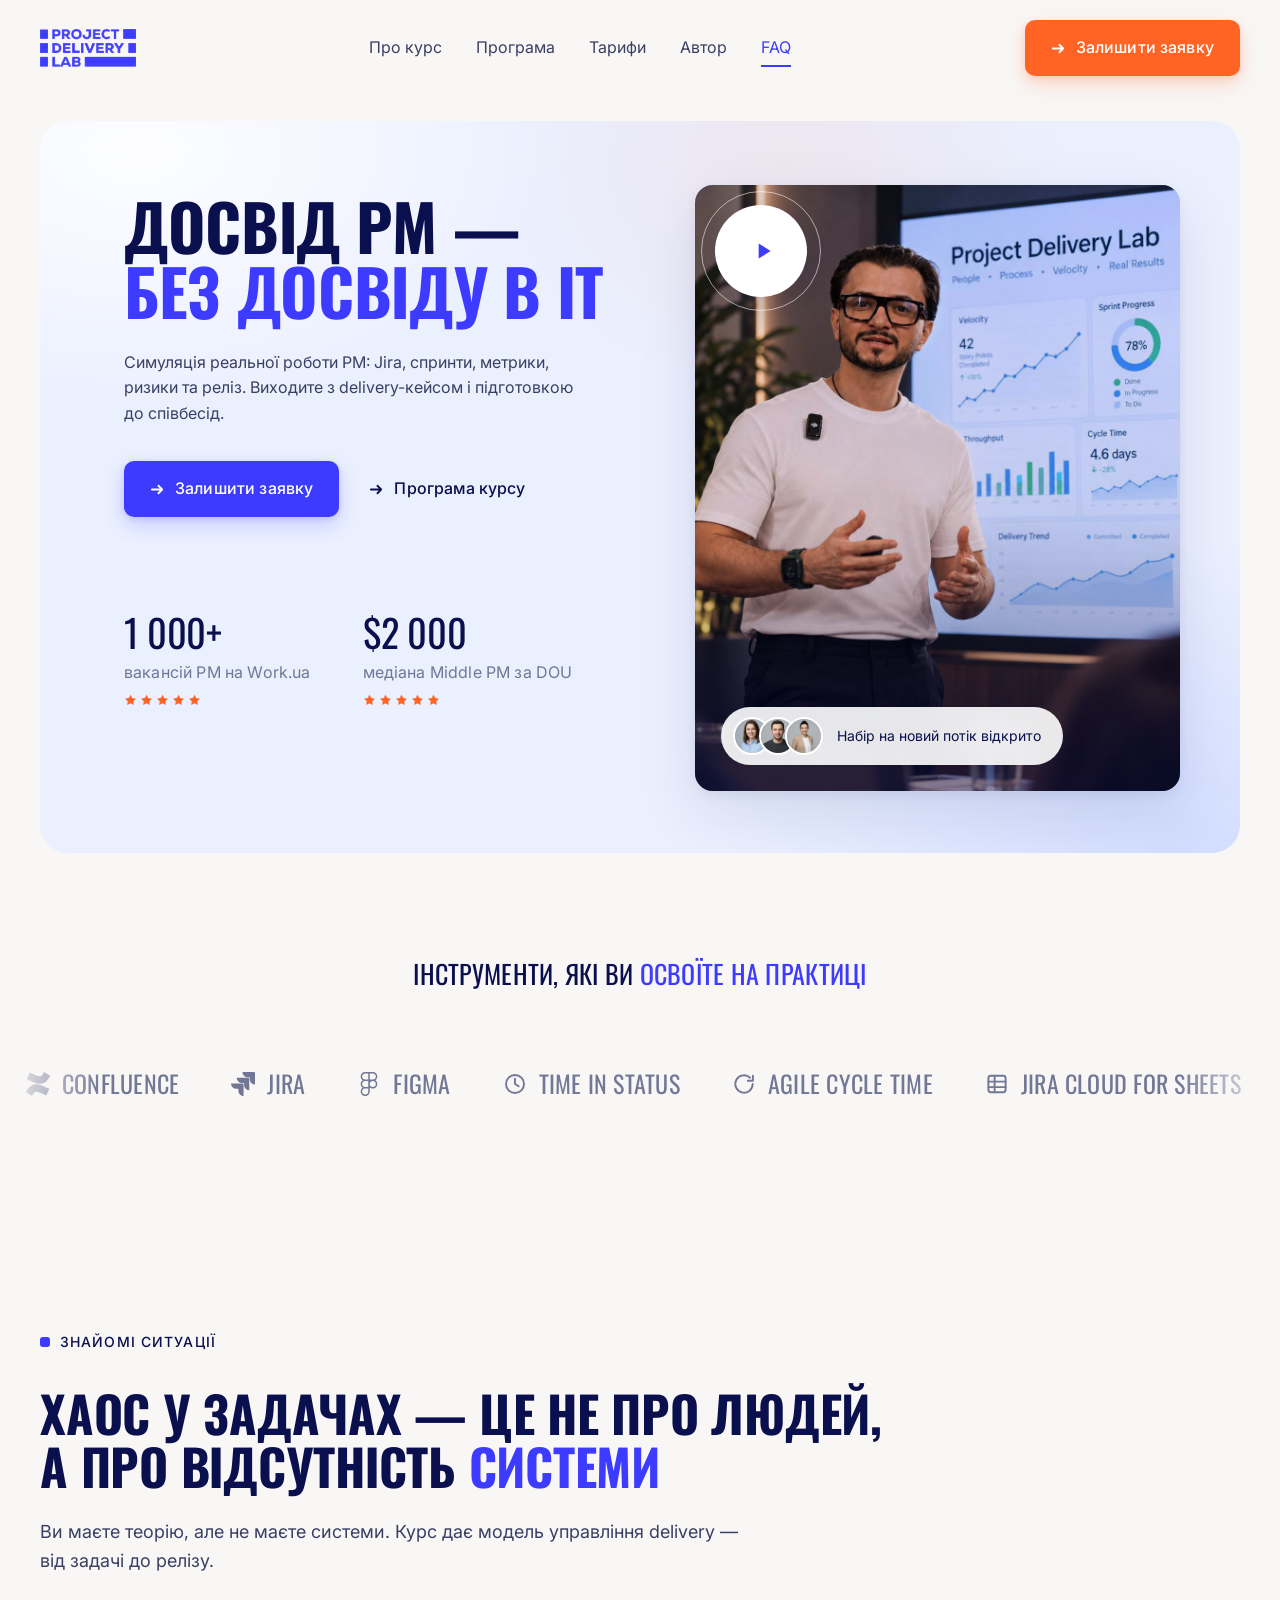
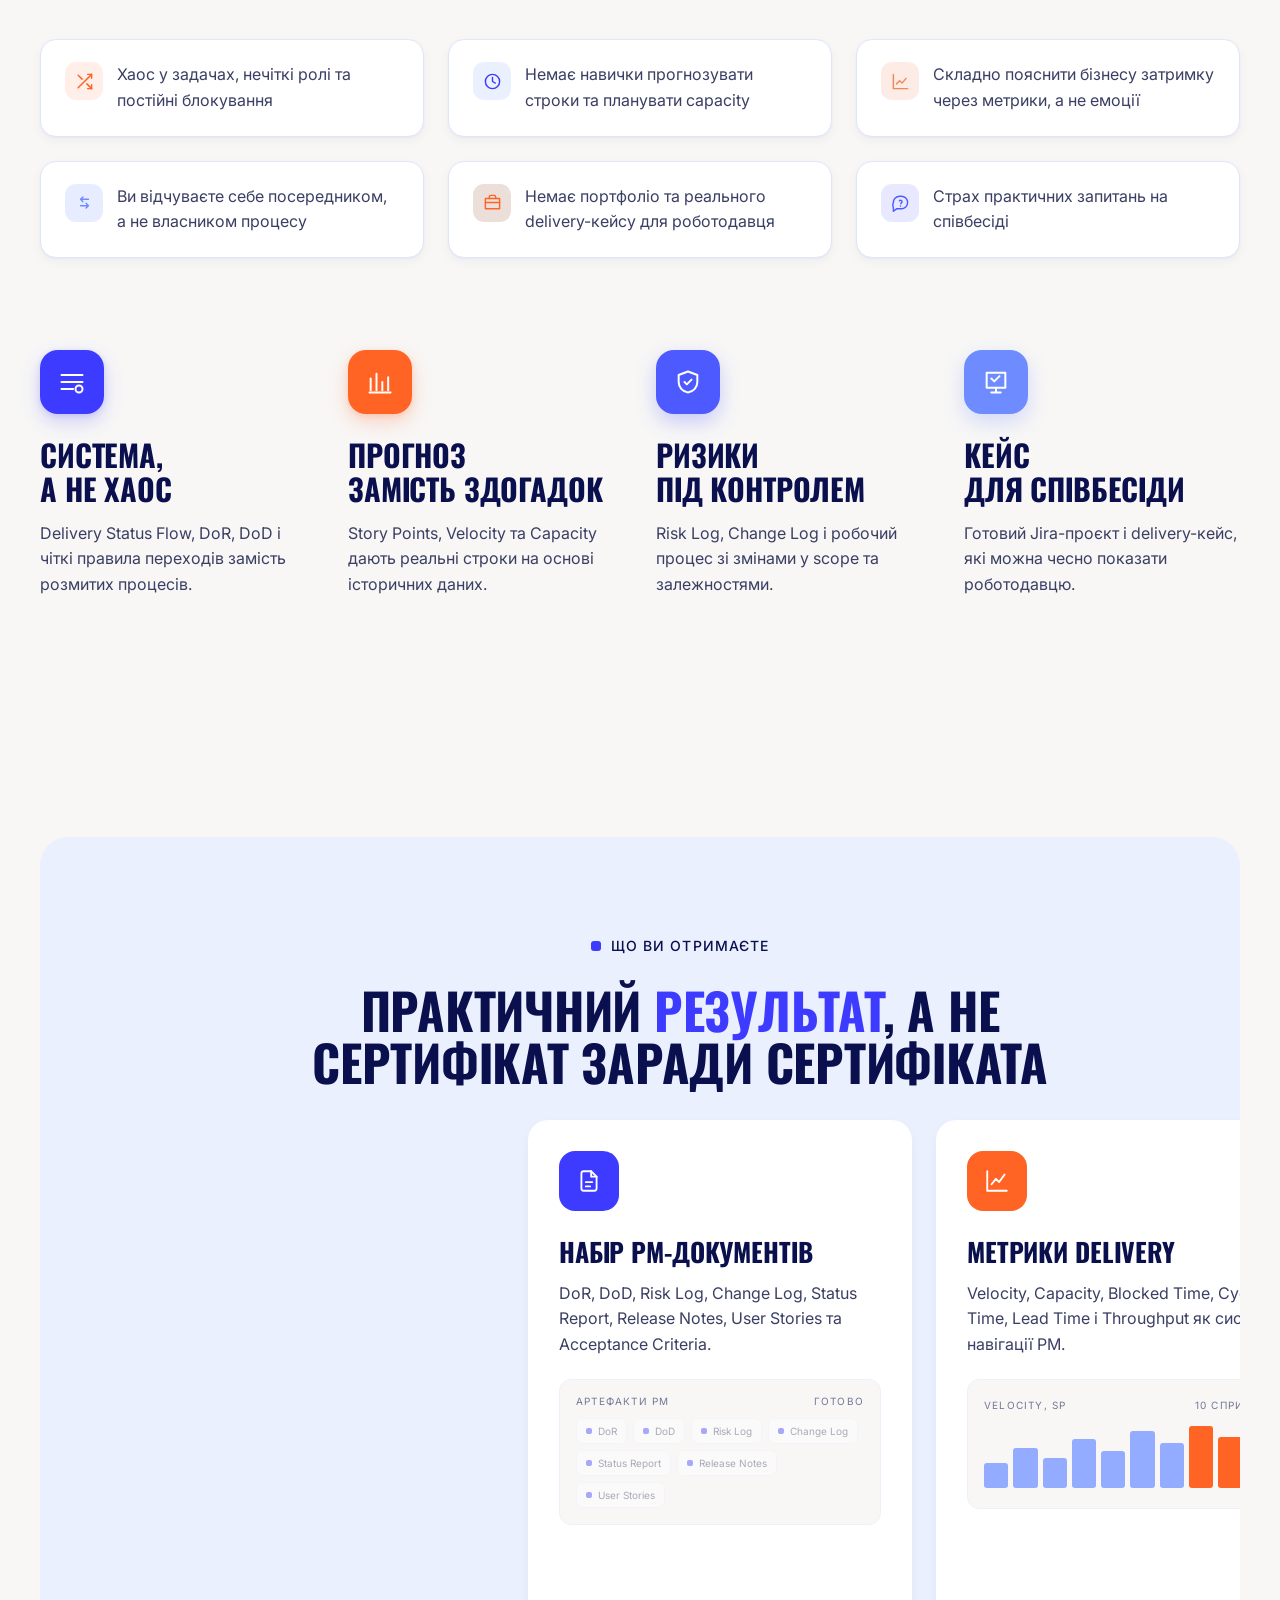
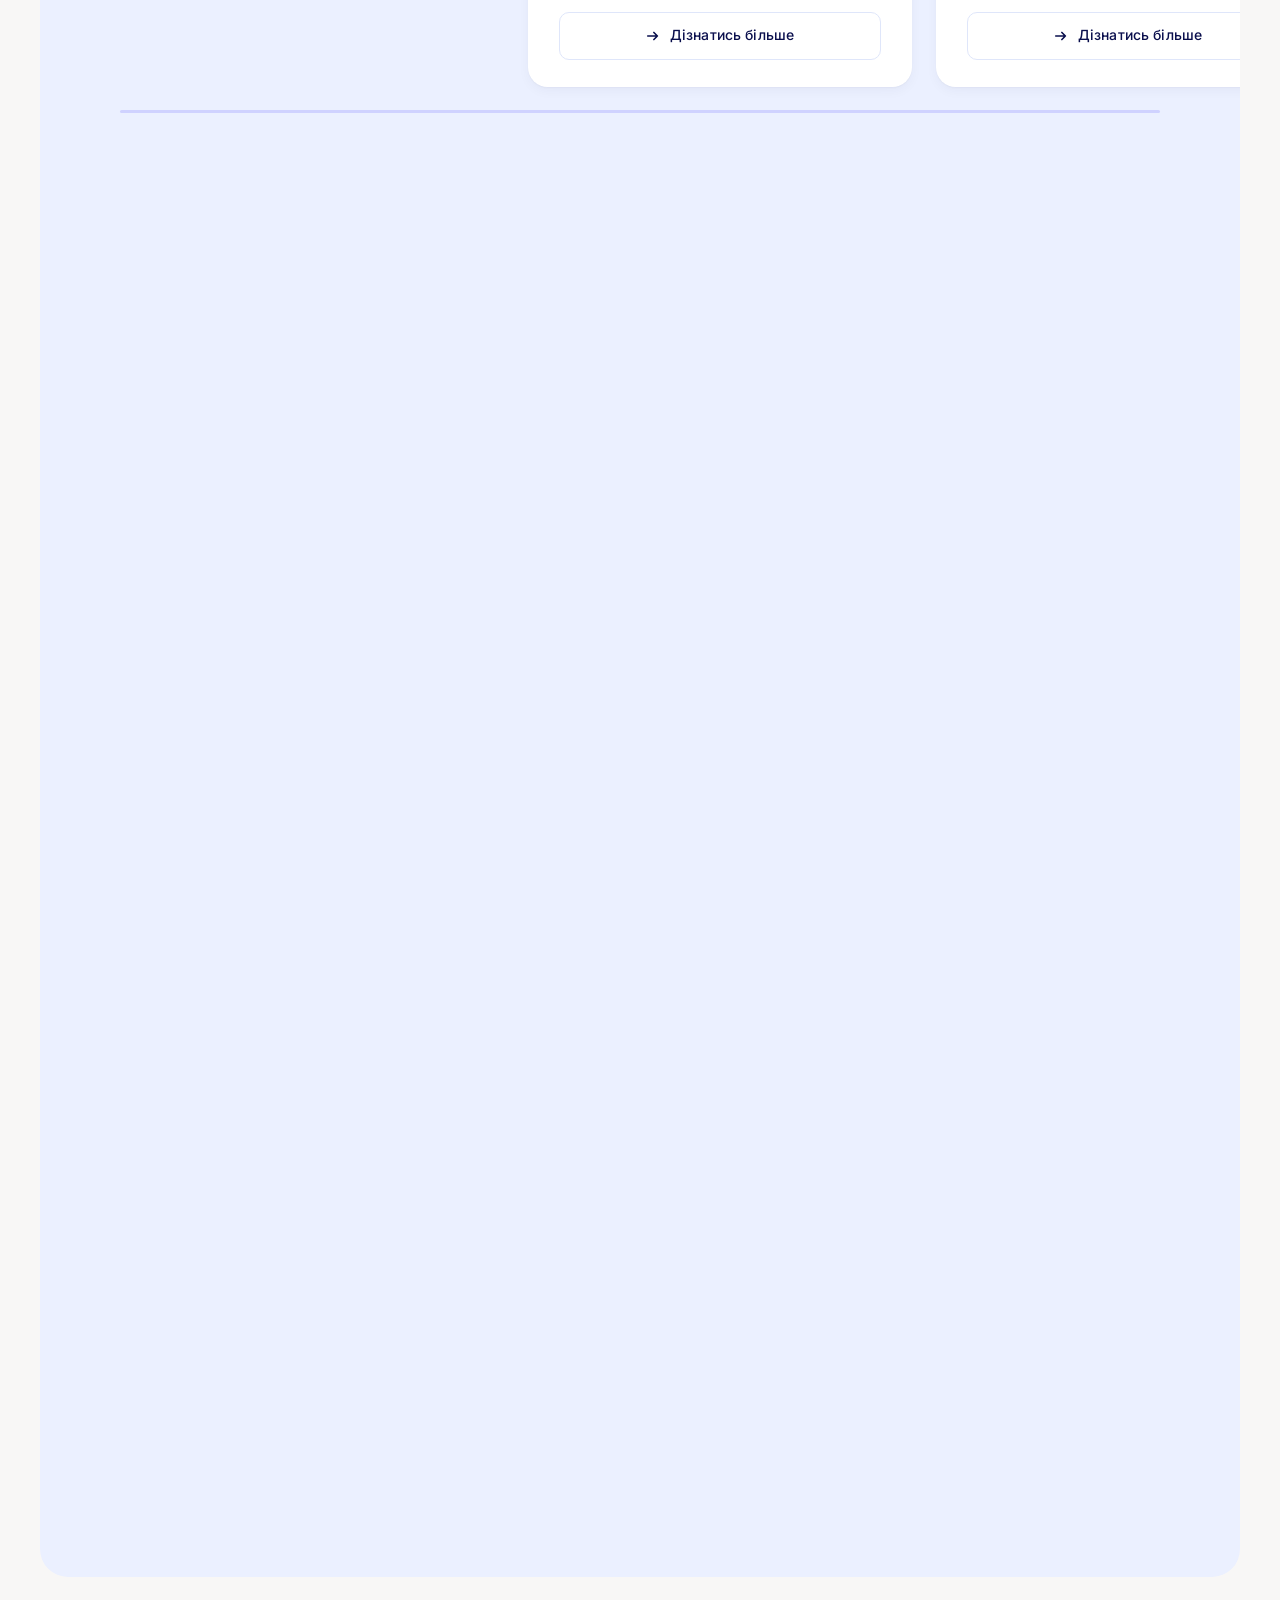
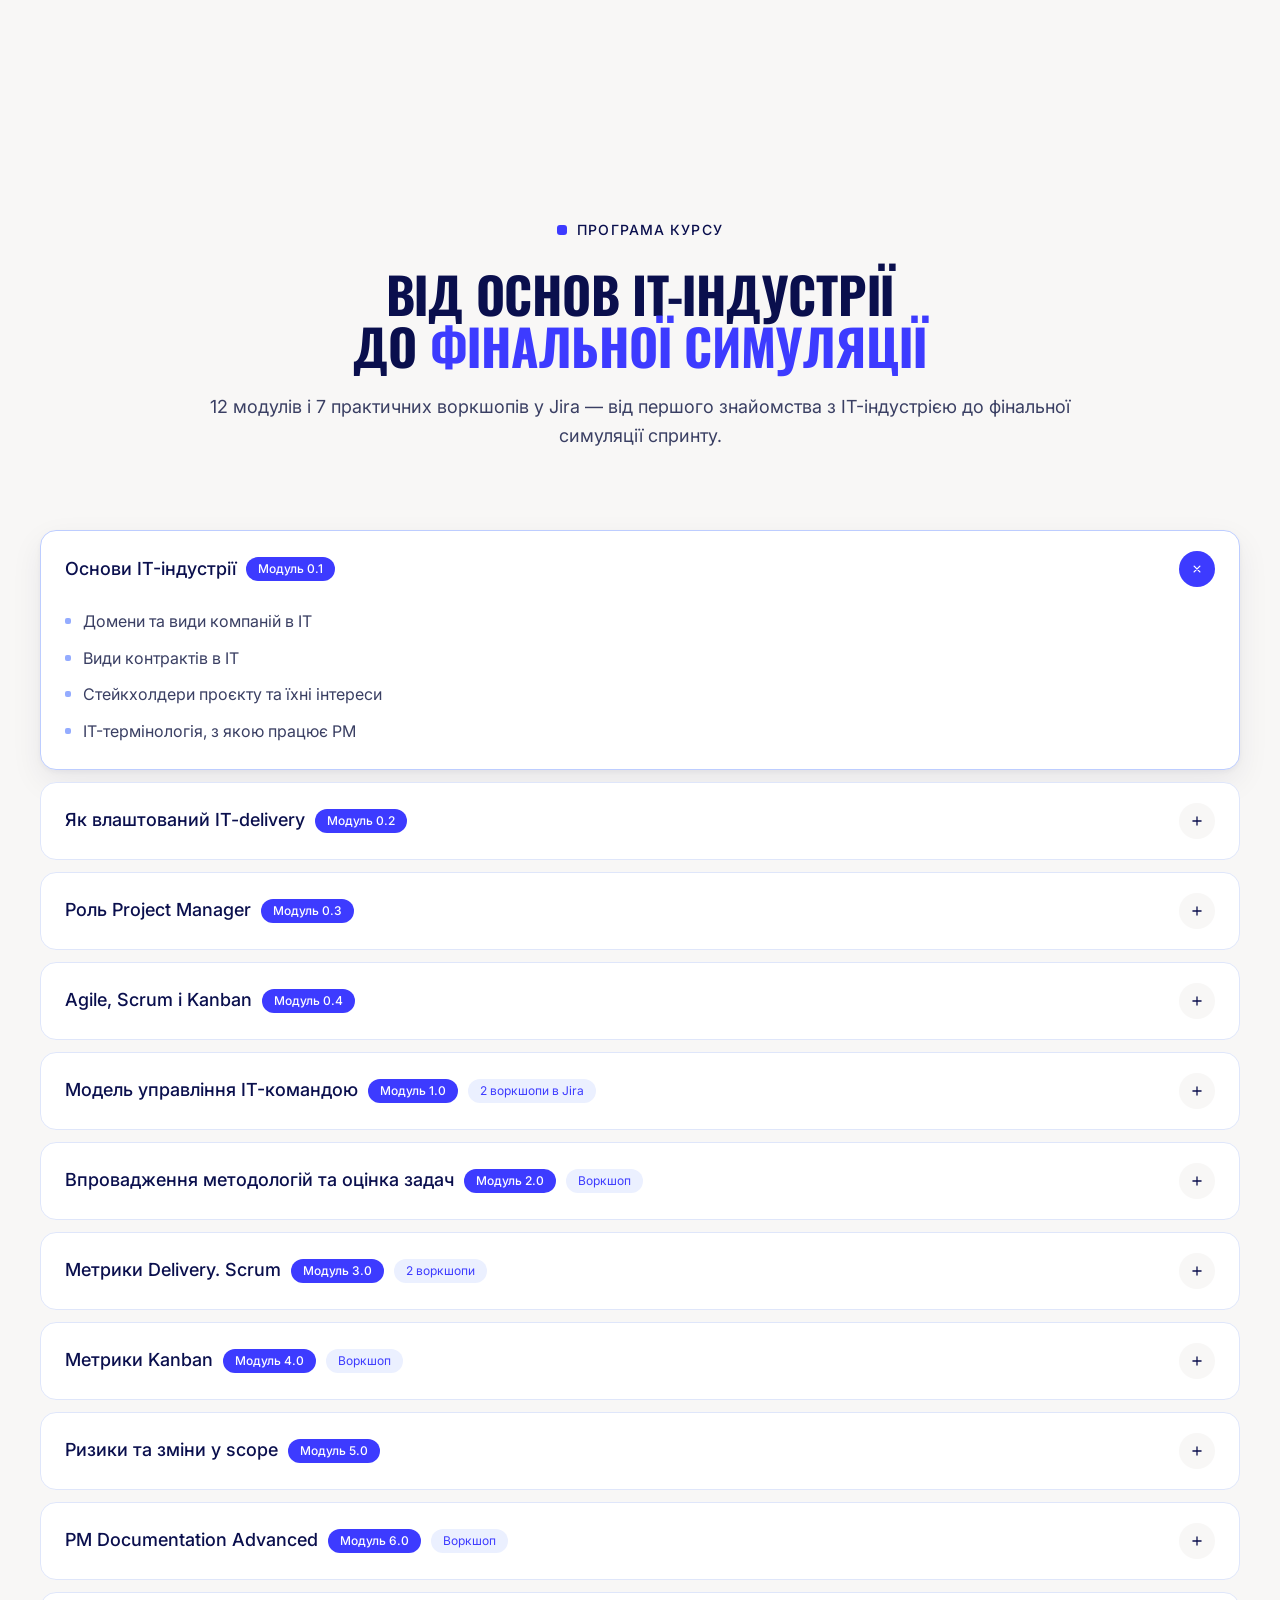
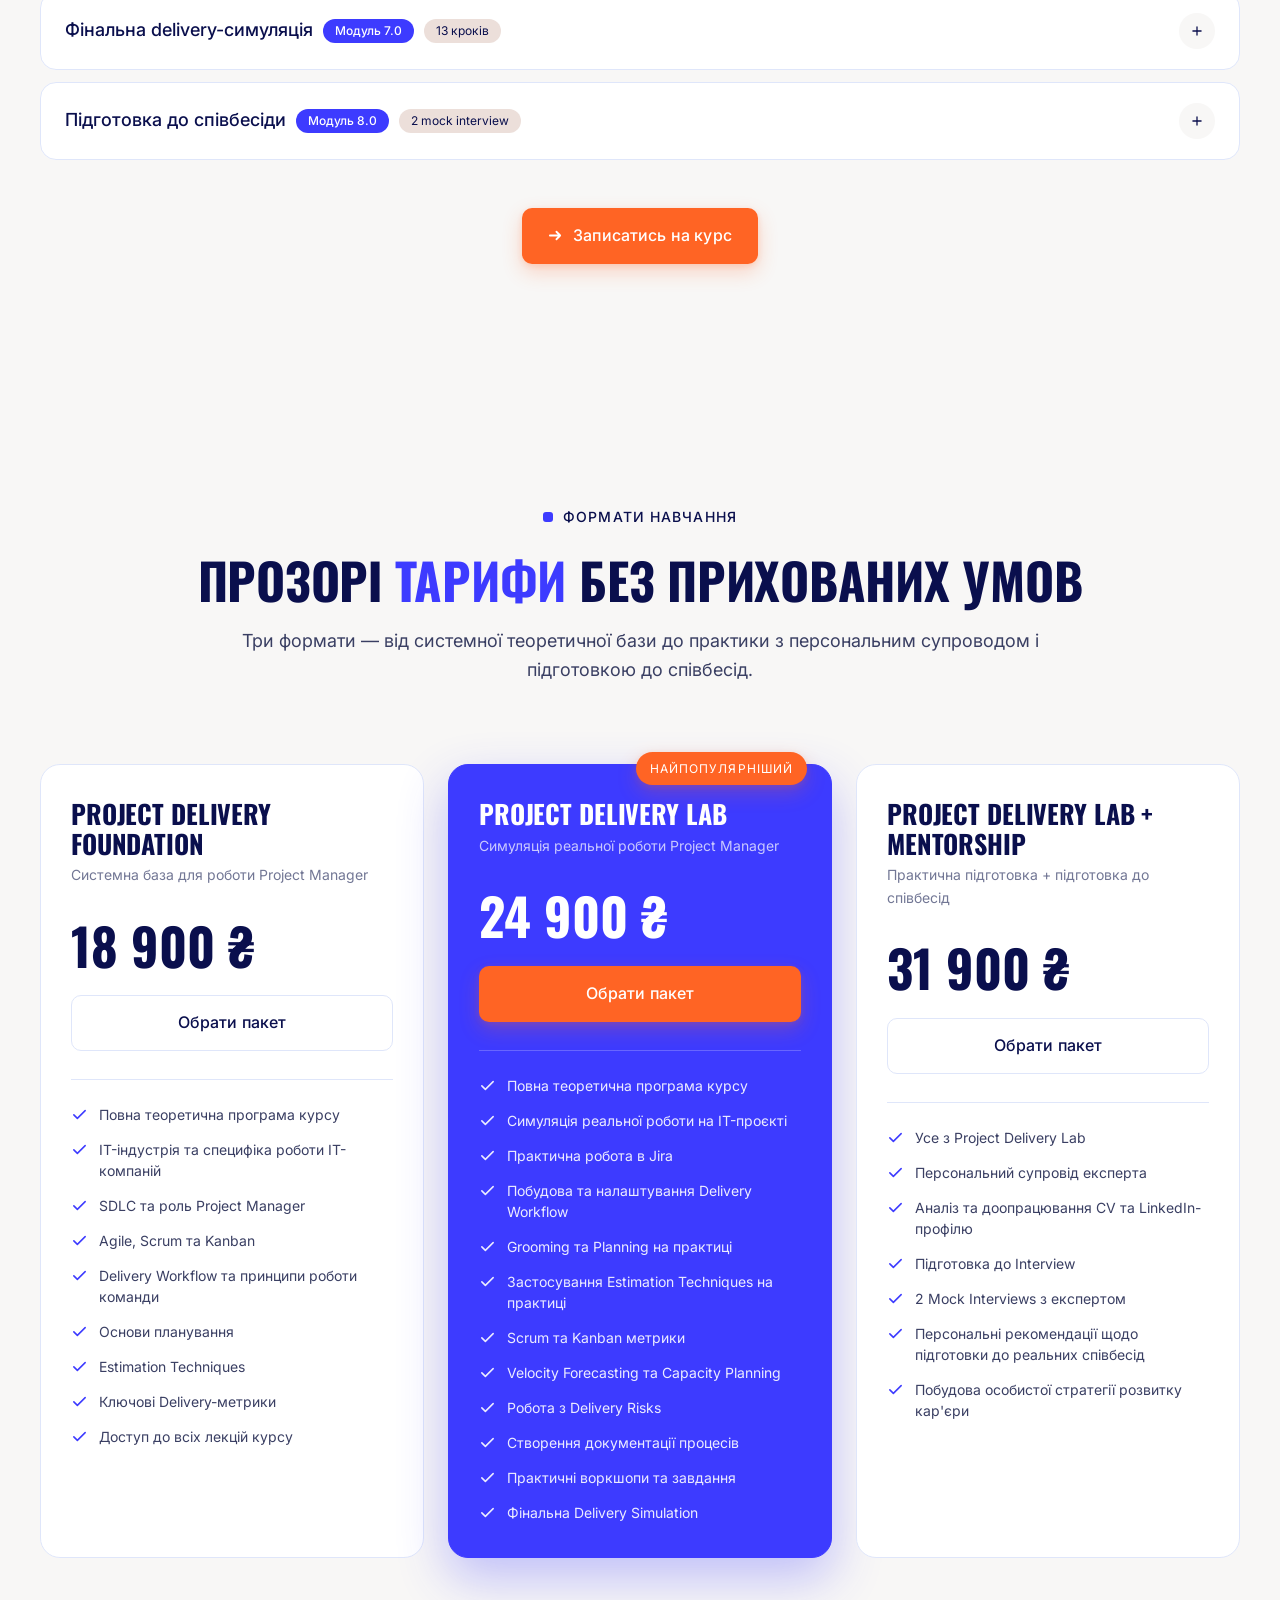
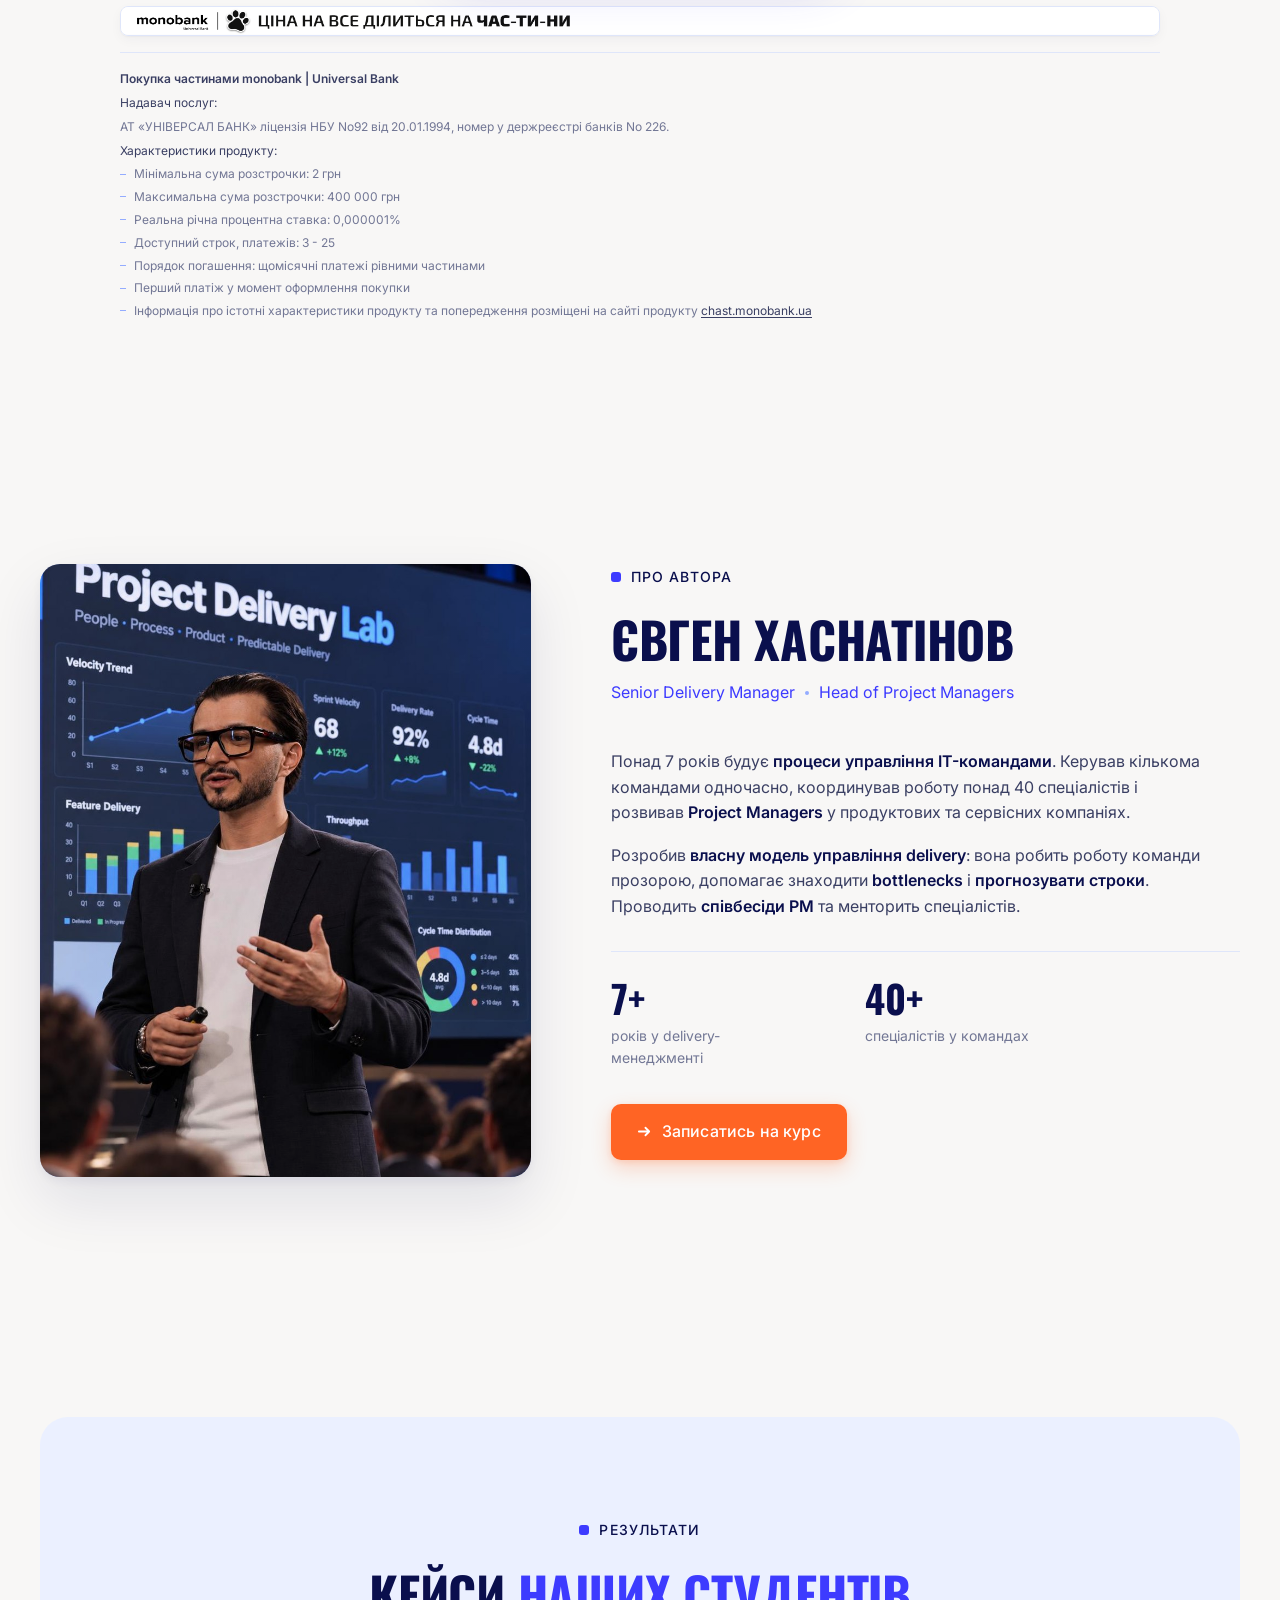
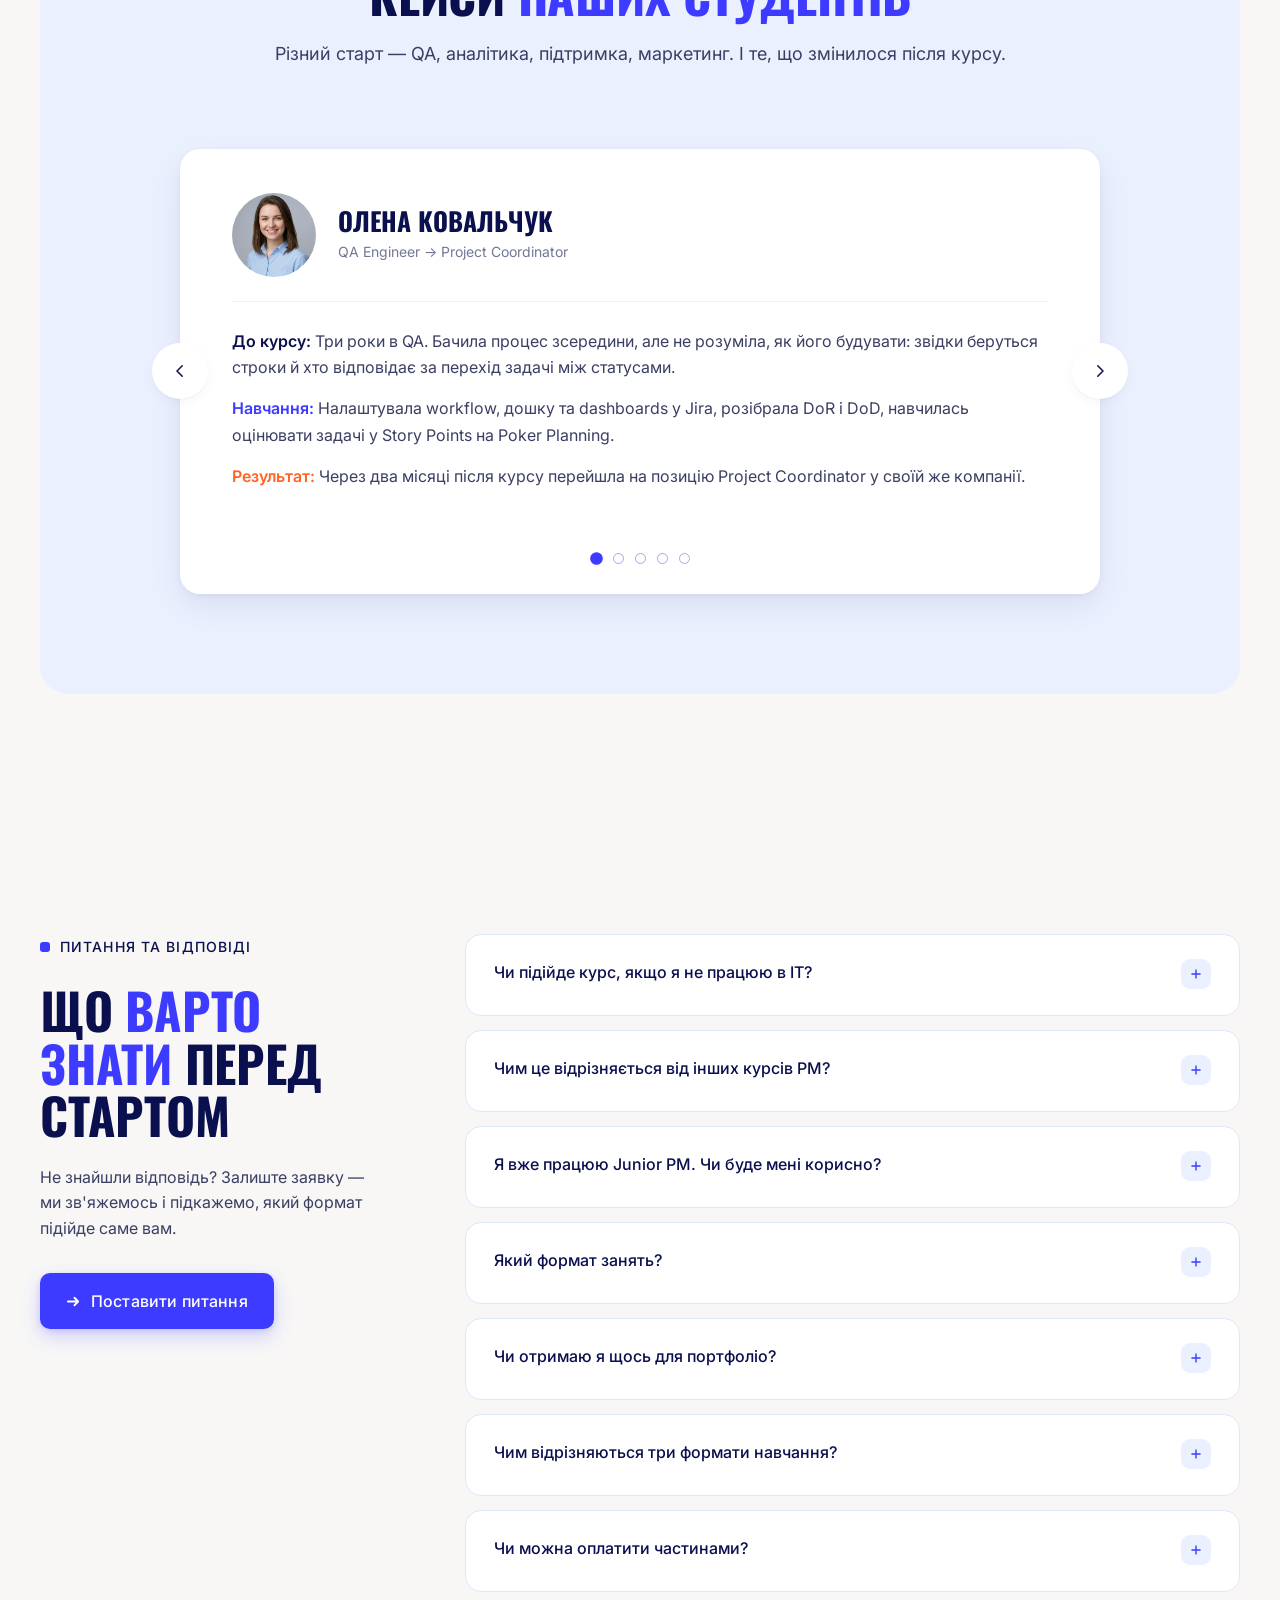
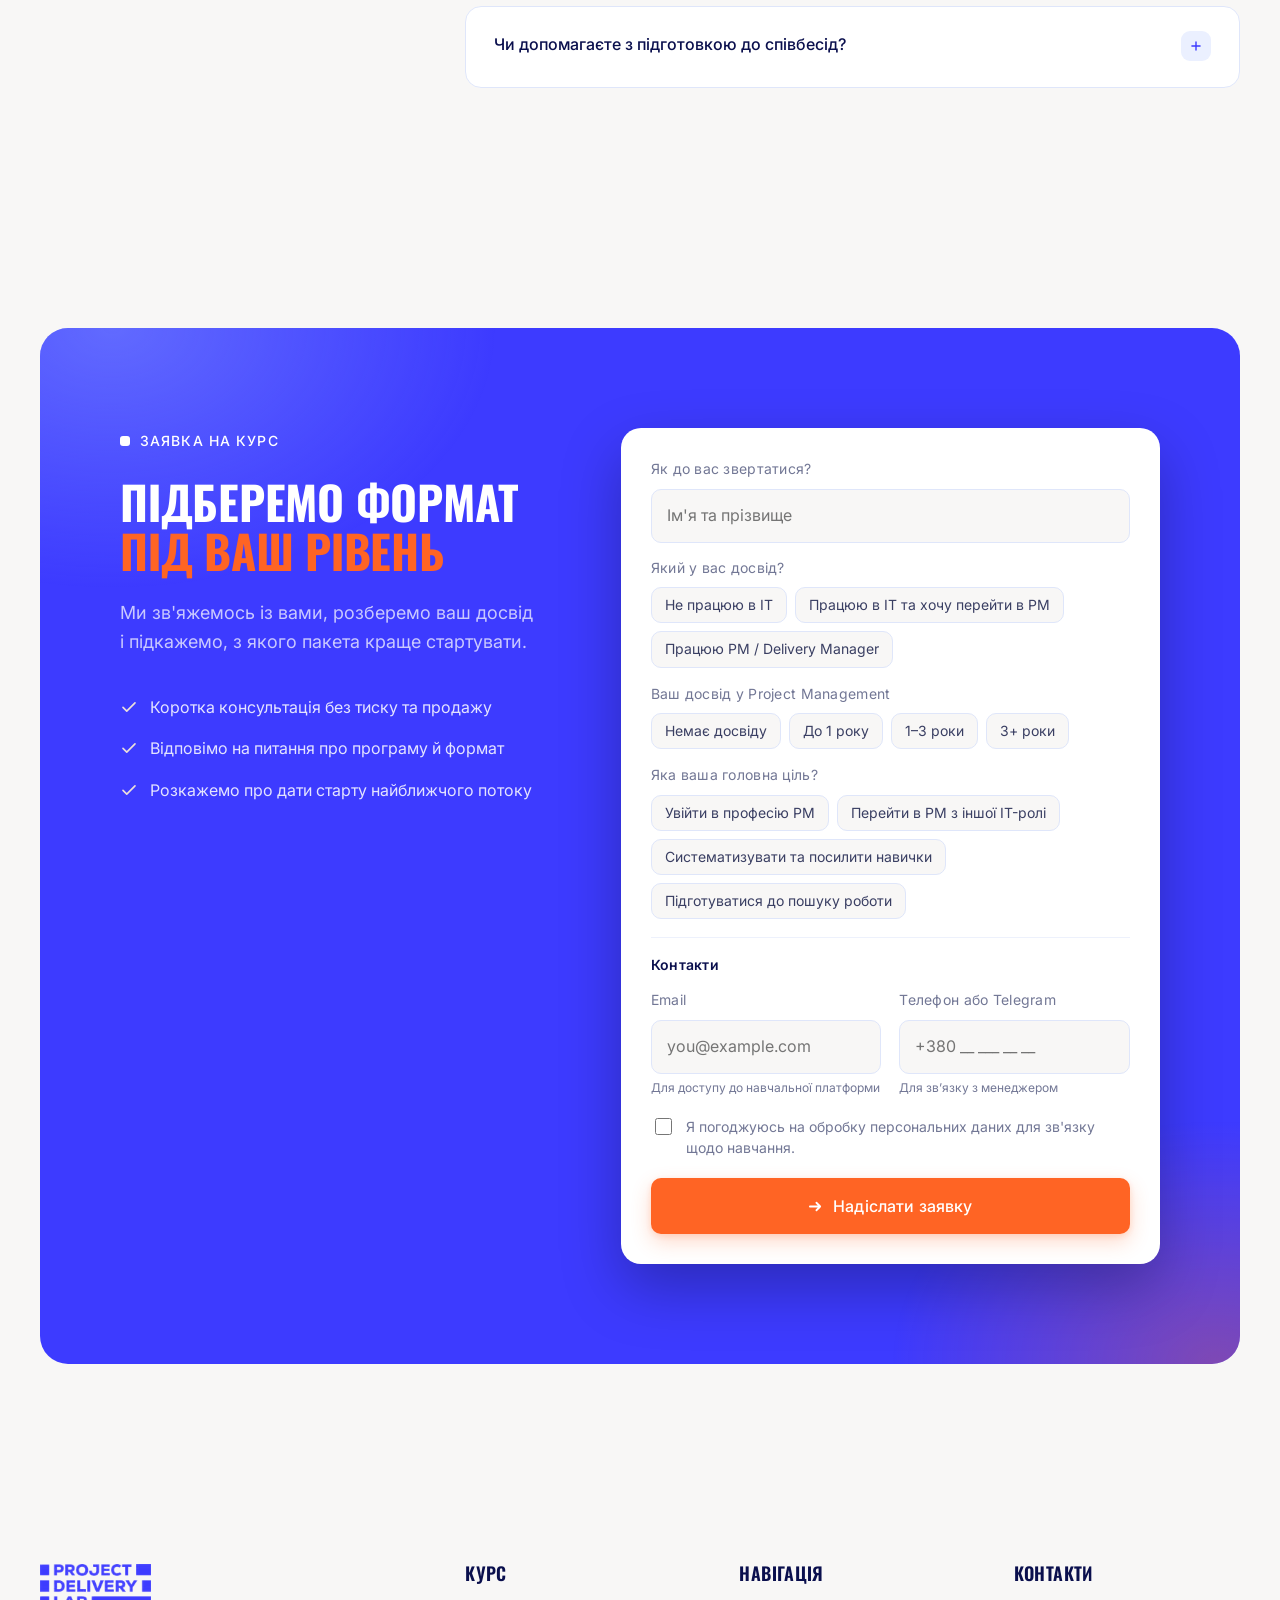
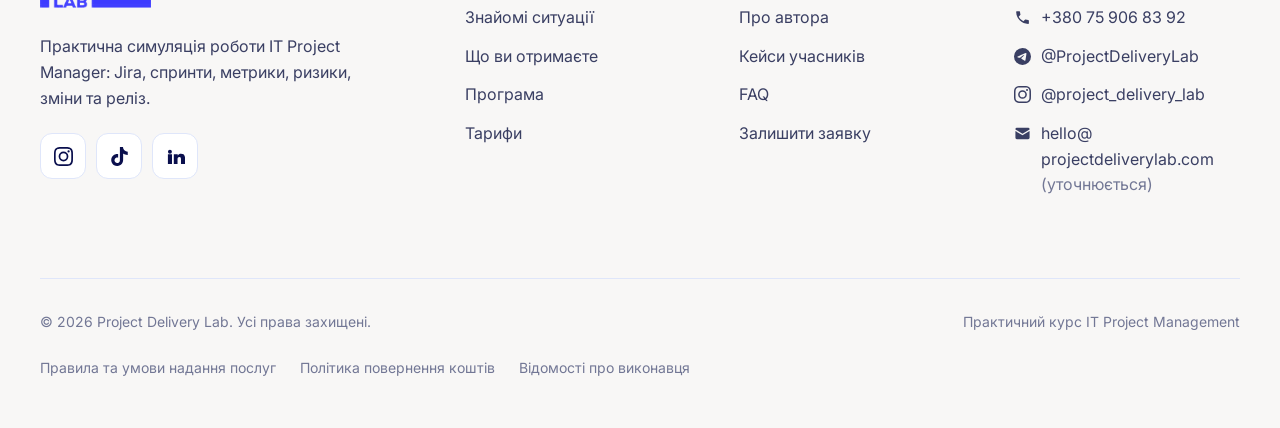
==== index.html @ 878a7374 "Carry monobank's product disclosure verbatim The text under the banner was mine, assembled from the " ====
<!DOCTYPE html>
<html lang="uk">
<head>
<meta charset="UTF-8">
<meta name="viewport" content="width=device-width, initial-scale=1.0">


<title>Курс IT Project Management — Project Delivery Lab</title>
<meta name="description" content="Практичний курс IT Project Management: симуляція реального проєкту в Jira, delivery-кейс у портфоліо та підготовка до співбесід. Набір на новий потік відкрито.">
<link rel="canonical" href="https://projectdeliverylab.com/">
<meta name="robots" content="index, follow, max-image-preview:large, max-snippet:-1">
<meta name="author" content="Євген Хаснатінов">
<meta name="theme-color" content="#3D3BFF">

<!-- Open Graph -->
<meta property="og:type" content="website">
<meta property="og:site_name" content="Project Delivery Lab">
<meta property="og:locale" content="uk_UA">
<meta property="og:url" content="https://projectdeliverylab.com/">
<meta property="og:title" content="Досвід PM — без досвіду в IT | Project Delivery Lab">
<meta property="og:description" content="Симуляція реальної роботи Project Manager: Jira, спринти, метрики, ризики та реліз. На виході — delivery-кейс у портфоліо та підготовка до співбесід.">
<meta property="og:image" content="https://projectdeliverylab.com/assets/og-cover.jpg">
<meta property="og:image:width" content="1200">
<meta property="og:image:height" content="630">
<meta property="og:image:type" content="image/jpeg">
<meta property="og:image:alt" content="Project Delivery Lab — практичний курс IT Project Management">

<!-- Twitter / X -->
<meta name="twitter:card" content="summary_large_image">
<meta name="twitter:title" content="Досвід PM — без досвіду в IT | Project Delivery Lab">
<meta name="twitter:description" content="Симуляція реальної роботи Project Manager: Jira, спринти, метрики, ризики та реліз. Delivery-кейс у портфоліо.">
<meta name="twitter:image" content="https://projectdeliverylab.com/assets/og-cover.jpg">
<meta name="twitter:image:alt" content="Project Delivery Lab — практичний курс IT Project Management">

<!-- Icons -->
<link rel="icon" type="image/png" sizes="32x32" href="assets/favicon-32.png">
<link rel="icon" type="image/png" sizes="16x16" href="assets/favicon-16.png">
<link rel="icon" type="image/png" sizes="192x192" href="assets/favicon-192.png">
<link rel="apple-touch-icon" sizes="180x180" href="assets/favicon-180.png">
<link rel="manifest" href="site.webmanifest">

<link rel="preconnect" href="https://fonts.googleapis.com">
<link rel="preconnect" href="https://fonts.gstatic.com" crossorigin>
<link href="https://fonts.googleapis.com/css2?family=Inter:wght@400;500;600;700&family=Oswald:wght@400;500;600;700&display=swap" rel="stylesheet">
<link rel="preload" as="image" href="assets/img/hero-stage.jpg" fetchpriority="high">
<style>
/* ============================================================
   PROJECT DELIVERY LAB — design tokens
   ============================================================ */
:root{
  /* type */
  --font-display:'Oswald',Impact,sans-serif;

  /* body type scale — four steps, plus one micro step used only
     inside the card diagrams where 14px would not fit */
  --fs-2xs:10px;
  --fs-xs:12px;
  --fs-sm:14px;
  --fs-md:16px;
  --fs-lg:18px;
  --font-body:'Inter',system-ui,-apple-system,'Segoe UI',Roboto,sans-serif;

  /* brand palette */
  --blue:#3D3BFF;
  --blue-2:#4D5AFF;
  --blue-3:#6E8CFF;
  --blue-4:#94ACFF;
  --blue-5:#BDCDFF;
  --blue-bg:#EBF0FF;
  --orange:#FF6424;
  --orange-warm:#F0875C;
  --orange-soft:#E8A78D;
  --beige:#ECDFDA;
  --page:#F8F7F6;
  --white:#FFFFFF;

  /* derived ink */
  --ink:#0A0F4D;
  --ink-2:#3A3F63;
  --ink-3:#727795;
  --line:#DFE6FA;
  --line-soft:#EDF1FC;

  /* geometry */
  --pad:40px;
  --maxw:1360px;
  --r-panel:28px;
  --r-card:16px;
  --r-btn:10px;

  /* spacing scale */
  --s-1:8px;  --s-2:16px; --s-3:24px; --s-4:32px;
  --s-5:48px; --s-6:64px; --s-7:80px; --s-8:100px; --s-9:140px;

  /* shadows — layered, colour-tinted */
  --sh-1:0 1px 2px rgba(10,15,77,.04), 0 4px 12px rgba(10,15,77,.04);
  --sh-2:0 2px 6px rgba(10,15,77,.05), 0 12px 32px rgba(10,15,77,.07);
  --sh-3:0 4px 12px rgba(10,15,77,.06), 0 24px 60px rgba(10,15,77,.10);
  --sh-blue:0 8px 20px rgba(61,59,255,.20), 0 2px 6px rgba(61,59,255,.14);
  --sh-orange:0 8px 20px rgba(255,100,36,.24), 0 2px 6px rgba(255,100,36,.16);

  --ease:cubic-bezier(.16,1,.3,1);
}

*,*::before,*::after{box-sizing:border-box}
html{-webkit-text-size-adjust:100%;scroll-behavior:smooth;scroll-padding-top:110px}
body{
  margin:0;
  background:var(--page);
  color:var(--ink-2);
  font-family:var(--font-body);
  font-size:var(--fs-md);
  line-height:1.6;
  font-weight:400;
  -webkit-font-smoothing:antialiased;
}
img{max-width:100%;display:block}
a{color:inherit;text-decoration:none}
button{font:inherit;color:inherit;background:none;border:0;padding:0;cursor:pointer}
ul{margin:0;padding:0;list-style:none}

/* ---------- typography ---------- */
h1,h2,h3,.h4,.h5,.h6{
  font-family:var(--font-display);
  color:var(--ink);
  text-transform:uppercase;
  font-weight:700;
  margin:0;
  letter-spacing:-.005em;
  overflow-wrap:normal;
  hyphens:none;
}
h1{font-size:clamp(40px,5.0vw,72px);line-height:1.02}
h2{font-size:clamp(28px,3.9vw,56px);line-height:1.05}
h3{font-size:clamp(24px,2.9vw,42px);line-height:1.07}
.h4{font-size:clamp(26px,3.4vw,32px);line-height:1.09}
.h5{font-size:clamp(22px,2.7vw,26px);line-height:1.14}
.accent{color:var(--blue)}
.accent-o{color:var(--orange)}
p{margin:0 0 1.05em}
p:last-child{margin-bottom:0}
.lead{font-size:var(--fs-lg);line-height:1.62}

/* ---------- layout ---------- */
.wrap{max-width:var(--maxw);margin:0 auto;padding:0 var(--pad)}
.panel{
  max-width:calc(var(--maxw) + var(--pad)*2);
  margin:0 auto;
  padding:0 var(--pad);
}
.panel-in{
  background:var(--blue-bg);
  border-radius:var(--r-panel);
  padding:var(--s-8) var(--s-7);
  position:relative;
  overflow:hidden;
}
section{position:relative}
.sec{padding:var(--s-9) 0}
.sec-sm{padding:var(--s-8) 0}

/* ---------- eyebrow ---------- */
.eyebrow{
  display:inline-flex;align-items:center;gap:10px;
  font-size:var(--fs-sm);font-weight:500;letter-spacing:.08em;
  text-transform:uppercase;color:var(--ink);
  line-height:1;
}
.eyebrow::before{
  content:'';flex:none;
  width:10px;height:10px;border-radius:3px;
  background:var(--blue);
}
.eyebrow--center{justify-content:center}

/* ---------- buttons ---------- */
.btn{
  display:inline-flex;align-items:center;justify-content:center;gap:10px;
  height:56px;padding:0 26px;border-radius:var(--r-btn);
  font-size:var(--fs-md);font-weight:500;letter-spacing:.01em;
  white-space:nowrap;position:relative;
  transition:transform .35s var(--ease),box-shadow .35s var(--ease),background-color .25s var(--ease),color .25s var(--ease),border-color .25s var(--ease);
}
.btn svg{flex:none;transition:transform .35s var(--ease)}
.btn:hover svg{transform:translateX(4px)}
.btn:active{transform:translateY(1px) scale(.99)}
.btn:focus-visible{outline:2px solid var(--ink);outline-offset:3px}

.btn--blue{background:var(--blue);color:#fff;box-shadow:var(--sh-blue)}
.btn--blue:hover{background:var(--blue-2);transform:translateY(-2px);box-shadow:0 14px 30px rgba(61,59,255,.28),0 3px 8px rgba(61,59,255,.18)}

.btn--orange{background:var(--orange);color:#fff;box-shadow:var(--sh-orange)}
.btn--orange:hover{background:#F5560F;transform:translateY(-2px);box-shadow:0 14px 30px rgba(255,100,36,.3),0 3px 8px rgba(255,100,36,.2)}

.btn--ghost{background:transparent;color:var(--ink);padding:0 6px;height:auto;min-height:44px}
.btn--ghost:hover{color:var(--blue)}

.btn--line{background:transparent;color:var(--ink);border:1px solid var(--line);width:100%}
.btn--line:hover{border-color:var(--blue);color:var(--blue);background:rgba(61,59,255,.04)}

.btn--white{background:#fff;color:var(--ink);box-shadow:var(--sh-1)}
.btn--white:hover{transform:translateY(-2px);box-shadow:var(--sh-2)}

.btn--sm{height:48px;padding:0 20px;font-size:var(--fs-sm)}

/* ============================================================
   NAV
   ============================================================ */
.nav{
  position:sticky;top:0;z-index:80;
  background:rgba(248,247,246,.82);
  backdrop-filter:saturate(180%) blur(14px);
  -webkit-backdrop-filter:saturate(180%) blur(14px);
  border-bottom:1px solid transparent;
  transition:border-color .3s var(--ease),background-color .3s var(--ease);
}
.nav.is-stuck{border-bottom-color:var(--line);background:rgba(248,247,246,.94)}
.nav-in{
  max-width:calc(var(--maxw) + var(--pad)*2);margin:0 auto;
  padding:0 var(--pad);height:96px;
  display:flex;align-items:center;justify-content:space-between;gap:var(--s-4);
}
.brand{display:flex;align-items:center;flex:none}
.brand img{height:38px;width:auto}
.nav-links{display:flex;align-items:center;gap:34px}
.nav-links a{
  font-size:var(--fs-md);color:var(--ink-2);position:relative;padding:6px 0;
  transition:color .25s var(--ease);
}
.nav-links a::after{
  content:'';position:absolute;left:0;right:0;bottom:0;height:2px;
  background:var(--blue);transform:scaleX(0);transform-origin:left;
  transition:transform .35s var(--ease);
}
.nav-links a:hover{color:var(--blue)}
.nav-links a:hover::after,.nav-links a.is-active::after{transform:scaleX(1)}
.nav-links a.is-active{color:var(--blue)}
.nav-links a:focus-visible{outline:2px solid var(--blue);outline-offset:4px;border-radius:4px}
.nav-cta{flex:none}
.burger{display:none;width:48px;height:48px;border-radius:10px;border:1px solid var(--line);align-items:center;justify-content:center;transition:background-color .25s var(--ease)}
.burger:hover{background:var(--blue-bg)}
.burger span{display:block;width:20px;height:2px;background:var(--ink);position:relative;transition:transform .3s var(--ease),background-color .3s var(--ease)}
.burger span::before,.burger span::after{content:'';position:absolute;left:0;width:20px;height:2px;background:var(--ink);transition:transform .3s var(--ease)}
.burger span::before{top:-6px}
.burger span::after{top:6px}
.burger.is-open span{background:transparent}
.burger.is-open span::before{transform:translateY(6px) rotate(45deg)}
.burger.is-open span::after{transform:translateY(-6px) rotate(-45deg)}

.mobile-menu{
  display:none;position:fixed;inset:96px 0 0;z-index:79;
  background:var(--page);padding:var(--s-4) var(--pad) var(--s-7);
  opacity:0;transform:translateY(-8px);pointer-events:none;
  transition:opacity .3s var(--ease),transform .3s var(--ease);
  overflow-y:auto;
}
.mobile-menu.is-open{opacity:1;transform:none;pointer-events:auto}
.mobile-menu a:not(.btn){display:block;padding:16px 0;border-bottom:1px solid var(--line-soft);font-size:var(--fs-lg);color:var(--ink)}
.mobile-menu .btn{margin-top:var(--s-4);width:100%}

/* ============================================================
   HERO
   ============================================================ */
.hero{padding-top:var(--s-3)}
.hero-panel{
  background:var(--blue-bg);border-radius:var(--r-panel);
  padding:64px 60px 62px 84px;position:relative;overflow:hidden;
}
.hero-panel::before{
  content:'';position:absolute;inset:0;pointer-events:none;
  background:
    radial-gradient(680px 420px at 8% 4%, rgba(255,255,255,.9), transparent 62%),
    radial-gradient(760px 520px at 96% 100%, rgba(189,205,255,.55), transparent 60%),
    radial-gradient(520px 420px at 62% 6%, rgba(255,100,36,.07), transparent 58%);
}
.hero-grid{
  position:relative;display:grid;grid-template-columns:minmax(0,1.08fr) minmax(0,1fr);
  gap:var(--s-5);align-items:start;
}
.hero-copy{padding-top:8px;max-width:660px}
.hero h1{margin-bottom:26px}
.hero h1 .l2{display:block;color:var(--blue)}
.hero-sub{max-width:470px;color:var(--ink-2);margin-bottom:34px;font-size:var(--fs-md)}
.hero-actions{display:flex;align-items:center;gap:var(--s-3);flex-wrap:wrap}

.hero-proof{display:flex;gap:52px;margin-top:96px;flex-wrap:wrap}
.proof-num{font-family:var(--font-display);font-size:clamp(32px,3vw,44px);line-height:1;color:var(--ink);letter-spacing:-.01em}
.proof-cap{font-size:var(--fs-md);color:var(--ink-3);margin-top:8px;letter-spacing:.01em}
.stars{display:flex;gap:3px;margin-top:9px}
.stars svg{width:13px;height:13px;fill:var(--orange)}

.hero-media{position:relative;align-self:stretch;min-height:642px}
.hero-media .shot{
  position:relative;height:100%;min-height:642px;border-radius:18px;overflow:hidden;
  box-shadow:var(--sh-3);background:var(--blue-5);
}
.hero-media .shot>img{width:100%;height:100%;object-fit:cover;object-position:50% 10%;position:absolute;inset:0}

/* На вузькому десктопі колонка стискається, а висоту рядка диктує текст —
   кадр виходив 0.54–0.69 і зрізав праву половину екрана з назвою.
   Тут тримаємо власну пропорцію фото і центруємо його в рядку. */
@media (min-width:961px) and (max-width:1366px){
  .hero-media{display:flex;align-items:center;min-height:0}
  .hero-media .shot{width:100%;height:auto;min-height:0;aspect-ratio:4/5}
}
.shot-tint{position:absolute;inset:0;background:linear-gradient(200deg,rgba(61,59,255,.18),rgba(255,100,36,.10));mix-blend-mode:multiply}
.shot-fade{position:absolute;inset:0;background:linear-gradient(to top,rgba(10,15,77,.45),rgba(10,15,77,0) 46%)}

.play{
  position:absolute;top:20px;left:20px;width:92px;height:92px;
  border-radius:50%;background:#fff;
  display:flex;align-items:center;justify-content:center;
  box-shadow:0 10px 34px rgba(10,15,77,.24);
  transition:transform .4s var(--ease),box-shadow .4s var(--ease);
}
.play svg{width:26px;height:26px;fill:var(--blue);margin-left:4px}
.play::after{
  content:'';position:absolute;inset:-14px;border-radius:50%;
  border:1px solid rgba(255,255,255,.55);
  animation:ripple 3s var(--ease) infinite;
}
@keyframes ripple{0%{transform:scale(.9);opacity:.9}70%{transform:scale(1.22);opacity:0}100%{opacity:0}}
.play:hover{transform:scale(1.07);box-shadow:0 16px 44px rgba(10,15,77,.3)}
.play:focus-visible{outline:3px solid var(--orange);outline-offset:5px}

.shot-pill{
  position:absolute;left:26px;bottom:26px;max-width:calc(100% - 52px);
  display:inline-flex;align-items:center;gap:14px;
  background:rgba(255,255,255,.9);backdrop-filter:blur(10px);
  border-radius:999px;padding:10px 22px 10px 12px;box-shadow:var(--sh-2);
}
.ava-row{display:flex;flex:none}
.ava-row img{width:38px;height:38px;border-radius:50%;object-fit:cover;border:2px solid #fff;margin-left:-12px}
.ava-row img:first-child{margin-left:0}
.shot-pill span{font-size:var(--fs-sm);color:var(--ink);line-height:1.3}

/* ============================================================
   TOOLS STRIP — static row on desktop, marquee ticker on mobile
   ============================================================ */
.tools{padding:var(--s-8) 0 var(--s-7)}
.tools-title{text-align:center;font-family:var(--font-display);text-transform:uppercase;
  font-size:clamp(22px,2.7vw,26px);color:var(--ink);letter-spacing:.01em;margin-bottom:var(--s-6)}

.tools-row{
  overflow:hidden;padding:6px 0;
  /* виходимо за поля контейнера і гасимо обидва краї, щоб назви не обрубувались */
  margin-left:calc(var(--pad) * -1);
  margin-right:calc(var(--pad) * -1);
  -webkit-mask-image:linear-gradient(90deg,transparent 0,#000 8%,#000 92%,transparent 100%);
  mask-image:linear-gradient(90deg,transparent 0,#000 8%,#000 92%,transparent 100%);
}
.tools-track{display:flex;width:max-content;animation:toolsTicker 48s linear infinite}
/* спинити під курсором — щоб можна було прочитати назву */
.tools-row:hover .tools-track,
.tools-row:active .tools-track{animation-play-state:paused}
.tools-set{display:flex;align-items:center;flex:none}

.tool{
  display:flex;align-items:center;gap:12px;
  font-family:var(--font-display);text-transform:uppercase;font-size:24px;
  color:var(--ink-3);letter-spacing:.01em;white-space:nowrap;
  transition:color .35s var(--ease),transform .35s var(--ease);
}
.tool{padding:0 26px}
.tool svg{width:24px;height:24px;flex:none;display:block;fill:currentColor}
/* Для Time in Status, Agile Cycle Time, Jira Cloud for Sheets, Go Retro та
   AI Prompt офіційних знаків немає — це контурні гліфи за змістом інструмента. */
.tool svg.glyph{fill:none;stroke:currentColor;stroke-width:1.9;stroke-linecap:round;stroke-linejoin:round}
.tool:hover{color:var(--ink);transform:translateY(-2px)}

/* ============================================================
   PROBLEM → SOLUTION
   ============================================================ */
.mission-h{max-width:1240px;margin:32px 0 0}
.mission-sub{max-width:700px;margin:26px 0 0;font-size:var(--fs-lg);line-height:1.62;color:var(--ink-2)}
.mission-grid{
  display:grid;grid-template-columns:repeat(4,minmax(0,1fr));
  gap:var(--s-4);margin-top:92px;
}
.mcol .ico{
  width:64px;height:64px;border-radius:18px;background:var(--blue);
  display:flex;align-items:center;justify-content:center;margin-bottom:24px;
  box-shadow:var(--sh-blue);
}
.mcol:nth-child(2) .ico{background:var(--orange);box-shadow:var(--sh-orange)}
.mcol:nth-child(3) .ico{background:var(--blue-2);box-shadow:0 8px 20px rgba(77,90,255,.28)}
.mcol:nth-child(4) .ico{background:var(--blue-3);box-shadow:0 8px 20px rgba(110,140,255,.28)}
.mcol .ico svg{width:28px;height:28px;stroke:#fff;fill:none;stroke-width:1.7;stroke-linecap:round;stroke-linejoin:round}
.mcol .h5{font-size:clamp(28px,2.36vw,34px);margin-bottom:14px}
.mcol p{font-size:var(--fs-md);color:var(--ink-2);max-width:290px}

.pains{
  display:grid;grid-template-columns:repeat(3,minmax(0,1fr));
  gap:var(--s-3);margin-top:var(--s-6);
}
.pain{
  background:#fff;border:1px solid var(--line);border-radius:var(--r-card);
  padding:22px 24px;display:flex;gap:14px;align-items:flex-start;
  font-size:var(--fs-md);color:var(--ink-2);box-shadow:var(--sh-1);
  transition:transform .4s var(--ease),box-shadow .4s var(--ease),border-color .3s var(--ease);
}
.pain:hover{transform:translateY(-3px);box-shadow:var(--sh-2);border-color:var(--blue-5)}
.pain-ico{
  flex:none;width:38px;height:38px;border-radius:11px;
  display:flex;align-items:center;justify-content:center;
  transition:transform .4s var(--ease);
}
.pain:hover .pain-ico{transform:scale(1.06)}
.pain-ico svg{width:19px;height:19px;fill:none;stroke-width:1.8;stroke-linecap:round;stroke-linejoin:round}
/* each pain gets its own icon and badge tint, alternating warm and cool */
.pain:nth-child(1) .pain-ico{background:rgba(255,100,36,.10)}
.pain:nth-child(1) .pain-ico svg{stroke:var(--orange)}
.pain:nth-child(2) .pain-ico{background:var(--blue-bg)}
.pain:nth-child(2) .pain-ico svg{stroke:var(--blue)}
.pain:nth-child(3) .pain-ico{background:rgba(240,135,92,.16)}
.pain:nth-child(3) .pain-ico svg{stroke:var(--orange-warm)}
.pain:nth-child(4) .pain-ico{background:rgba(110,140,255,.16)}
.pain:nth-child(4) .pain-ico svg{stroke:var(--blue-3)}
.pain:nth-child(5) .pain-ico{background:var(--beige)}
.pain:nth-child(5) .pain-ico svg{stroke:var(--orange)}
.pain:nth-child(6) .pain-ico{background:rgba(77,90,255,.13)}
.pain:nth-child(6) .pain-ico svg{stroke:var(--blue-2)}

/* ============================================================
   WHAT YOU GET — cards
   ============================================================ */
.head-center{text-align:center;max-width:900px;margin:0 auto var(--s-7)}
.cards-nav{display:none;gap:12px;justify-content:center;margin-top:var(--s-4)}
.cards-btn{
  width:56px;height:56px;border-radius:50%;background:#fff;box-shadow:var(--sh-1);
  display:flex;align-items:center;justify-content:center;
  transition:transform .35s var(--ease),box-shadow .35s var(--ease),background-color .25s var(--ease);
}
.cards-btn svg{width:18px;height:18px;stroke:var(--ink);fill:none;stroke-width:2;stroke-linecap:round;stroke-linejoin:round}
.cards-btn:hover{background:var(--blue);transform:translateY(-2px);box-shadow:var(--sh-2)}
.cards-btn:hover svg{stroke:#fff}
.cards-btn:active{transform:translateY(0) scale(.97)}
.cards-btn:focus-visible{outline:2px solid var(--blue);outline-offset:3px}
.cards-btn[disabled]{opacity:.35;pointer-events:none}
.head-center h2{text-wrap:balance}
.head-center h2{margin:24px 0 0}
.head-center p{margin-top:20px;color:var(--ink-2)}
/* ============================================================
   OUTCOME CARDS
   Default is a swipe track. JS adds .is-pinned when the viewport is big
   enough to hold the stage, and then the panel pins while the row travels.
   ============================================================ */
.hpin{position:relative}
.hpin-track{display:flex;gap:var(--s-3)}

/* --- swipe track (phones, short viewports, reduced motion) --- */
.hpin-track{
  overflow-x:auto;overscroll-behavior-x:contain;
  scroll-snap-type:x mandatory;scrollbar-width:none;
  padding-bottom:6px;
}
.hpin-track::-webkit-scrollbar{display:none}
.hpin:not(.is-pinned) .hpin-track{
  /* the side padding lets the first and last card reach the middle;
     50% resolves against the track's own box, so the card lands centred */
  --cw:min(clamp(320px,30vw,470px),100%);
  padding-inline:calc(50% - var(--cw) / 2);
}
.hpin:not(.is-pinned) .card{flex:0 0 var(--cw);scroll-snap-align:center}
.hpin:not(.is-pinned) .hpin-bar{display:none}
.hpin:not(.is-pinned) .cards-nav{display:flex}

/* --- pinned stage --- */
.hpin.is-pinned{padding:0;overflow:visible}
.hpin.is-pinned .hpin-stage{
  position:sticky;top:0;height:100vh;
  display:flex;flex-direction:column;
  overflow:hidden;border-radius:inherit;
  padding:96px 0 var(--s-3) var(--s-7);   /* clears the 96px sticky nav */
}
.hpin.is-pinned .head-center{flex:none;margin-bottom:var(--s-4)}
.hpin.is-pinned .head-center .lead{display:none}   /* the heading carries it */
.hpin.is-pinned .hpin-track{
  flex:1 1 auto;min-height:0;width:max-content;
  overflow:visible;margin-right:0;padding-bottom:0;
  will-change:transform;
}
.hpin.is-pinned .card{min-height:0}
.hpin.is-pinned .cards-nav{display:none}
.hpin-bar{
  flex:none;height:3px;border-radius:2px;background:rgba(61,59,255,.16);
  margin:var(--s-3) var(--s-7) 0 0;overflow:hidden;
}
.hpin-bar i{
  display:block;height:100%;border-radius:2px;background:var(--blue);
  transform:scaleX(0);transform-origin:left;
}

.card{
  flex:0 0 clamp(320px,30vw,470px);
  min-height:min(560px,52vh);
  background:#fff;border:1px solid rgba(255,255,255,.9);border-radius:20px;
  padding:30px 30px 26px;display:flex;flex-direction:column;
  box-shadow:var(--sh-1);
  transition:transform .45s var(--ease),box-shadow .45s var(--ease);
}
.card:hover{transform:translateY(-4px);box-shadow:var(--sh-3)}
.card .tile{
  width:60px;height:60px;border-radius:16px;background:var(--orange);
  display:flex;align-items:center;justify-content:center;margin-bottom:26px;
}
.card:nth-child(2n) .tile{background:var(--blue)}
.card:nth-child(4n) .tile{background:var(--blue-2)}
.card .tile svg{width:26px;height:26px;stroke:#fff;fill:none;stroke-width:1.7;stroke-linecap:round;stroke-linejoin:round}
.card .h5{margin-bottom:14px}
.card p{font-size:var(--fs-md);color:var(--ink-2);margin-bottom:22px}
.card .btn{margin-top:auto}


/* ============================================================
   CARD VISUALS — minimal looping diagrams (transform/opacity only)
   ============================================================ */
.viz{
  container-type:inline-size;
  position:relative;min-height:130px;margin:0 0 28px;padding:16px;
  border-radius:12px;background:var(--page);border:1px solid var(--line-soft);
  overflow:hidden;display:flex;flex-direction:column;gap:12px;justify-content:center;
}
.viz-label{
  display:flex;align-items:center;justify-content:space-between;gap:10px;
  font-size:var(--fs-2xs);letter-spacing:.12em;text-transform:uppercase;color:var(--ink-3);line-height:1;
}
/* animations idle until the card has scrolled into view */
.viz *{animation-play-state:paused}
.card.visible .viz *{animation-play-state:running}

/* --- 1. Jira board: a task moves To Do -> In Progress -> Done --- */
.vb-cols{position:relative;display:grid;grid-template-columns:repeat(3,minmax(0,1fr));gap:8px;height:64px}
.vb-col{
  background:#fff;border:1px solid var(--line-soft);border-radius:8px;
  padding:7px;display:grid;gap:5px;align-content:start;
}
.vb-col i{display:block;height:8px;border-radius:3px;background:var(--blue-5)}
.vb-col i:last-child{width:64%;background:var(--line)}
.vb-chip{
  position:absolute;top:8px;left:8px;height:8px;border-radius:3px;background:var(--orange);
  width:calc((100% - 16px)/3 - 16px);
  animation:vbMove 7.5s var(--ease) infinite;
}
@keyframes vbMove{
  0%,4%    {transform:translateX(0);opacity:0}
  9%,26%   {transform:translateX(0);opacity:1}
  34%,54%  {transform:translateX(calc(100% + 24px));opacity:1}
  62%,90%  {transform:translateX(calc(200% + 48px));opacity:1}
  97%,100% {transform:translateX(calc(200% + 48px));opacity:0}
}

/* --- 2. PM documents: artefacts tick over one by one --- */
.vd-row{display:flex;flex-wrap:wrap;gap:6px}
.vd{
  display:inline-flex;align-items:center;gap:6px;font-size:var(--fs-2xs);line-height:1;
  color:var(--ink-2);background:#fff;border:1px solid var(--line-soft);
  border-radius:7px;padding:7px 9px;opacity:.42;
  animation:vdOn 7.2s var(--ease) infinite;
}
.vd b{width:6px;height:6px;border-radius:2px;background:var(--blue);flex:none}
.vd:nth-child(2){animation-delay:.5s}
.vd:nth-child(3){animation-delay:1s}
.vd:nth-child(4){animation-delay:1.5s}
.vd:nth-child(5){animation-delay:2s}
.vd:nth-child(6){animation-delay:2.5s}
.vd:nth-child(7){animation-delay:3s}
@keyframes vdOn{
  0%,100%{opacity:.42;transform:translateY(0)}
  5%     {opacity:1;transform:translateY(-2px)}
  16%    {opacity:1;transform:translateY(0)}
  38%    {opacity:.42}
}

/* --- 3. Delivery metrics: velocity bars breathing --- */
.vm{display:flex;align-items:flex-end;gap:5px;height:66px}
.vm i{
  flex:1;min-width:0;border-radius:3px;background:var(--blue-4);transform-origin:bottom;
  animation:vmPulse 3.4s var(--ease) infinite;
}
.vm i:nth-child(1){height:38%}
.vm i:nth-child(2){height:60%;animation-delay:.16s}
.vm i:nth-child(3){height:46%;animation-delay:.32s}
.vm i:nth-child(4){height:74%;animation-delay:.48s}
.vm i:nth-child(5){height:56%;animation-delay:.64s}
.vm i:nth-child(6){height:86%;animation-delay:.8s}
.vm i:nth-child(7){height:68%;animation-delay:.96s}
.vm i:nth-child(8){height:94%;background:var(--orange);animation-delay:1.12s}
.vm i:nth-child(9){height:78%;background:var(--orange);animation-delay:1.28s}
.vm i:nth-child(10){height:100%;background:var(--orange);animation-delay:1.44s}
@keyframes vmPulse{0%,100%{transform:scaleY(.84)}50%{transform:scaleY(1)}}

/* --- 4. Sprint timeline: task -> release --- */
.vt{position:relative;padding:14px 0 0}
.vt-line{position:absolute;top:19px;left:5px;right:5px;height:2px;background:var(--line);border-radius:2px}
.vt-dots{position:relative;display:flex;justify-content:space-between}
.vt-dots span{position:relative;width:11px;height:11px;border-radius:50%;background:var(--blue-5)}
.vt-dots span::after{
  content:'';position:absolute;inset:-2px;border-radius:50%;background:var(--blue);
  opacity:0;transform:scale(.5);animation:vtOn 7s var(--ease) infinite;
}
.vt-dots span:nth-child(2)::after{animation-delay:.6s}
.vt-dots span:nth-child(3)::after{animation-delay:1.2s}
.vt-dots span:nth-child(4)::after{animation-delay:1.8s}
.vt-dots span:nth-child(5)::after{animation-delay:2.4s;background:var(--orange)}
@keyframes vtOn{
  0%,6%    {opacity:0;transform:scale(.5)}
  13%,80%  {opacity:1;transform:scale(1)}
  90%,100% {opacity:0;transform:scale(1)}
}
.vt-caps{display:flex;justify-content:space-between;margin-top:11px;
  font-size:var(--fs-2xs);letter-spacing:.06em;text-transform:uppercase;color:var(--ink-3)}
.vt-caps span{flex:1;min-width:0;text-align:center;white-space:nowrap}
.vt-caps span:first-child{text-align:left}
.vt-caps span:last-child{text-align:right;color:var(--orange)}

/* --- 5. Mock interview: question / answer / typing --- */
.vc{display:flex;flex-direction:column;gap:7px}
.vc-in,.vc-out,.vc-dots{
  font-size:var(--fs-2xs);line-height:1.35;padding:8px 11px;border-radius:10px;
  max-width:82%;opacity:0;animation:vcPop 9s var(--ease) infinite;
}
.vc-in{align-self:flex-start;background:#fff;border:1px solid var(--line-soft);color:var(--ink-2)}
.vc-out{align-self:flex-end;background:var(--orange);color:#fff;animation-delay:1.6s}
.vc-dots{align-self:flex-start;display:flex;gap:4px;align-items:center;
  background:#fff;border:1px solid var(--line-soft);padding:9px 11px;animation-delay:3.2s}
.vc-dots i{width:4px;height:4px;border-radius:50%;background:var(--blue-4);
  animation:vcBounce 1.2s var(--ease) infinite}
.vc-dots i:nth-child(2){animation-delay:.15s}
.vc-dots i:nth-child(3){animation-delay:.3s}
@keyframes vcPop{
  0%,2%    {opacity:0;transform:translateY(6px)}
  8%,84%   {opacity:1;transform:translateY(0)}
  92%,100% {opacity:0;transform:translateY(0)}
}
@keyframes vcBounce{0%,100%{transform:translateY(0)}50%{transform:translateY(-3px)}}

/* --- 6. Certificate: modules complete, badge pops --- */
.vp-ticks{display:flex;gap:5px}
.vp-ticks i{flex:1;min-width:0;height:18px;border-radius:4px;background:var(--blue);opacity:.16;
  animation:vpTick 6.4s var(--ease) infinite}
.vp-ticks i:nth-child(2){animation-delay:.22s}
.vp-ticks i:nth-child(3){animation-delay:.44s}
.vp-ticks i:nth-child(4){animation-delay:.66s}
.vp-ticks i:nth-child(5){animation-delay:.88s}
.vp-ticks i:nth-child(6){animation-delay:1.1s}
.vp-ticks i:nth-child(7){animation-delay:1.32s}
.vp-ticks i:nth-child(8){animation-delay:1.54s}
@keyframes vpTick{0%,4%{opacity:.16}12%,86%{opacity:1}94%,100%{opacity:.16}}
.vp-badge{
  display:inline-flex;align-items:center;gap:6px;background:var(--orange);color:#fff;
  border-radius:999px;padding:5px 10px;font-size:var(--fs-2xs);letter-spacing:.08em;
  opacity:0;transform:scale(.7);animation:vpBadge 6.4s var(--ease) infinite;
}
@keyframes vpBadge{
  0%,26%   {opacity:0;transform:scale(.7)}
  34%,86%  {opacity:1;transform:scale(1)}
  94%,100% {opacity:0;transform:scale(1)}
}

/* ============================================================
   CURRICULUM — expandable module list
   ============================================================ */
.modules{display:grid;gap:12px;margin-top:var(--s-6)}
.mrow{
  background:#fff;border:1px solid var(--line);border-radius:var(--r-card);
  transition:border-color .3s var(--ease),box-shadow .3s var(--ease);
}
.mrow:hover{border-color:var(--blue-5)}
.mrow.is-open{border-color:var(--blue-5);box-shadow:var(--sh-2)}

.mrow-head{
  width:100%;display:grid;grid-template-columns:minmax(0,1fr) auto;
  gap:20px;align-items:center;padding:20px 24px;text-align:left;
}
.mrow-head:focus-visible{outline:2px solid var(--blue);outline-offset:-4px;border-radius:14px}
.mrow-main{display:flex;align-items:center;gap:10px;flex-wrap:wrap}
.mrow-title{
  font-size:var(--fs-lg);line-height:1.35;color:var(--ink);font-weight:500;
  transition:color .25s var(--ease);
}
.mrow-head:hover .mrow-title{color:var(--blue)}

.tag{
  display:inline-flex;align-items:center;white-space:nowrap;
  border-radius:999px;padding:6px 12px;font-size:var(--fs-xs);line-height:1;
}
.tag--num{background:var(--blue);color:#fff;font-weight:500}
.tag--ws{background:var(--blue-bg);color:var(--blue)}
.tag--key{background:var(--beige);color:var(--ink)}

.mrow-ico{
  flex:none;width:36px;height:36px;border-radius:50%;background:var(--page);
  display:flex;align-items:center;justify-content:center;
  transition:background-color .3s var(--ease),transform .4s var(--ease);
}
.mrow-ico svg{width:14px;height:14px;stroke:var(--ink);fill:none;stroke-width:2.2;stroke-linecap:round}
.mrow.is-open .mrow-ico{background:var(--blue);transform:rotate(45deg)}
.mrow.is-open .mrow-ico svg{stroke:#fff}

.mrow-body{display:grid;grid-template-rows:0fr;transition:grid-template-rows .45s var(--ease)}
.mrow.is-open .mrow-body{grid-template-rows:1fr}
.mrow-body>div{overflow:hidden}
.mrow-list{display:grid;gap:11px;padding:2px 24px 24px;max-width:880px}
.mrow-list li{display:flex;gap:12px;align-items:flex-start;font-size:var(--fs-md);color:var(--ink-2)}
.mrow-list li::before{
  content:'';flex:none;width:6px;height:6px;margin-top:9px;
  border-radius:2px;background:var(--blue-4);
}
.mrow-list li.is-ws::before{background:var(--orange)}
.mrow-list li.is-ws{color:var(--ink)}
.modules-cta{margin-top:var(--s-5);display:flex;justify-content:center}

/* ============================================================
   PRICING
   ============================================================ */
/* ============================================================
   БАНЕР ОПЛАТИ ЧАСТИНАМИ
   ============================================================ */
.pay-parts{margin-top:var(--s-5);max-width:1040px;margin-inline:auto}
.pay-parts img{
  display:block;width:100%;height:auto;border-radius:12px;
  /* пропорцію фіксуємо під кожне джерело — інакше блок стрибає при завантаженні */
  aspect-ratio:1200/256;
  /* банер білий, а сторінка — тепло-сіра: без рамки й тіні він читався б
     як випадкова пляма, а не як поверхня в одному ряду з картками тарифів */
  border:1px solid var(--line);box-shadow:var(--sh-1);
}
@media (min-width:1080px){
  .pay-parts img{aspect-ratio:3500/103;border-radius:8px}
}
/* блоковий варіант на всю ширину контейнера виглядав би важчим за самі тарифи */
@media (max-width:1079px){
  .pay-parts{max-width:620px}
}
/* Текст банку про продукт «Покупка частинами» — наводиться дослівно,
   тому лише розмічений, без скорочень і переформулювань. */
.pay-legal{
  margin-top:16px;padding-top:16px;border-top:1px solid var(--line);
  font-size:var(--fs-xs);line-height:1.65;color:var(--ink-3);
}
.pay-legal p{margin:0 0 4px}
.pay-legal-t{font-weight:600;color:var(--ink-2);margin-bottom:10px}
.pay-legal-h{margin-top:10px;color:var(--ink-2)}
.pay-legal ul{margin:4px 0 0;padding:0;list-style:none}
.pay-legal li{position:relative;padding-left:14px;margin-bottom:3px}
.pay-legal li::before{content:'';position:absolute;left:0;top:.78em;
  width:6px;height:1px;background:var(--blue-4)}
.pay-legal a{color:var(--ink-2);text-decoration:underline;text-underline-offset:2px;
  border-radius:3px;transition:color .25s var(--ease)}
.pay-legal a:hover{color:var(--orange)}
.pay-legal a:active{color:var(--blue)}
.pay-legal a:focus-visible{outline:2px solid var(--blue);outline-offset:3px}

.prices{display:grid;grid-template-columns:repeat(3,minmax(0,1fr));gap:var(--s-3);align-items:stretch}
.price{
  background:#fff;border:1px solid var(--line);border-radius:20px;padding:34px 30px 34px;
  display:flex;flex-direction:column;position:relative;
  transition:transform .45s var(--ease),box-shadow .45s var(--ease);
}
.price:hover{transform:translateY(-5px);box-shadow:var(--sh-3)}
.price .h5{margin-bottom:6px}
.price .who{font-size:var(--fs-sm);color:var(--ink-3);margin-bottom:34px}
.price .amount{margin-bottom:26px}
.price .amount b{display:block;font-family:var(--font-display);font-size:clamp(44px,4vw,58px);line-height:.95;color:var(--ink);font-weight:700;white-space:nowrap}
.price .rule{height:1px;background:var(--line);margin:28px 0 24px}
.price ul{display:grid;gap:14px}
.price li{display:flex;gap:11px;font-size:var(--fs-sm);line-height:1.5;align-items:flex-start}
.price li svg{width:17px;height:17px;flex:none;margin-top:2px;stroke:var(--blue);fill:none;stroke-width:2.2;stroke-linecap:round;stroke-linejoin:round}
.price--dark{background:var(--blue);border-color:var(--blue);box-shadow:0 20px 50px rgba(61,59,255,.30)}
.price--dark .h5{color:#fff}
.price--dark .who{color:rgba(255,255,255,.72)}
.price--dark .amount b{color:#fff}
.price--dark .rule{background:rgba(255,255,255,.22)}
.price--dark li{color:rgba(255,255,255,.9)}
.price--dark li svg{stroke:rgba(255,255,255,.9)}
.price-tag{
  position:absolute;top:-13px;right:24px;background:var(--orange);color:#fff;
  font-size:var(--fs-xs);letter-spacing:.09em;text-transform:uppercase;
  padding:7px 14px;border-radius:999px;box-shadow:var(--sh-orange);
}
.price-note{margin-top:auto;padding-top:22px;font-size:var(--fs-sm);color:var(--ink-3)}
.price--dark .price-note{color:rgba(255,255,255,.65)}

/* ============================================================
   AUTHOR — three blocks placed by grid areas, so mobile can reorder
   them (head -> photo -> copy) without duplicating markup
   ============================================================ */
.author{
  display:grid;
  grid-template-columns:minmax(0,.78fr) minmax(0,1fr);
  grid-template-areas:"photo head" "photo copy";
  grid-template-rows:min-content min-content;
  column-gap:var(--s-7);
  align-content:center;
}
.author-head{grid-area:head}
.author-photo{grid-area:photo;align-self:center}
.author-copy{grid-area:copy}

.author-photo{
  position:relative;border-radius:20px;overflow:hidden;
  aspect-ratio:4/5;background:var(--blue-5);box-shadow:var(--sh-3);
}
.author-photo img{width:100%;height:100%;object-fit:cover;object-position:50% 28%}
.author-photo::after{
  content:'';position:absolute;inset:0;pointer-events:none;
  background:linear-gradient(200deg,rgba(61,59,255,.10),rgba(255,100,36,.06));
  mix-blend-mode:multiply;
}
.author-head h2{margin:22px 0 0}
.author-role{
  margin:16px 0 0;font-size:var(--fs-md);color:var(--blue);
  display:flex;flex-wrap:wrap;align-items:center;gap:10px;
}
.author-role i{width:4px;height:4px;border-radius:50%;background:var(--blue-4);flex:none}
.author-text{margin-top:26px;max-width:600px}
.author-text p{color:var(--ink-2)}
.author-text b{color:var(--ink);font-weight:600}
.author-stats{
  display:flex;flex-wrap:wrap;gap:var(--s-4) var(--s-6);
  margin:32px 0 0;padding-top:28px;border-top:1px solid var(--line);
}
.author-stats b{
  display:block;font-family:var(--font-display);font-weight:700;
  font-size:clamp(32px,3vw,44px);line-height:.95;color:var(--ink);
}
.author-stats span{display:block;font-size:var(--fs-sm);color:var(--ink-3);margin-top:8px;max-width:190px}
.author-cta{margin-top:34px}

/* ============================================================
   CASE STUDIES — one case at a time
   ============================================================ */
.cases{position:relative;max-width:920px;margin:var(--s-6) auto 0}
.case-view{
  position:relative;display:grid;background:#fff;border-radius:20px;
  padding:44px 52px 78px;box-shadow:var(--sh-2);
}
.case{
  grid-area:1/1;opacity:0;visibility:hidden;transform:translateY(10px);
  transition:opacity .45s var(--ease),transform .45s var(--ease),visibility .45s var(--ease);
}
.case.is-active{opacity:1;visibility:visible;transform:none}

.case-head{
  display:flex;align-items:center;gap:22px;
  padding-bottom:24px;border-bottom:1px solid var(--line-soft);margin-bottom:26px;
}
.case-head img{width:84px;height:84px;border-radius:50%;object-fit:cover;flex:none}
.case-head b{
  display:block;font-family:var(--font-display);text-transform:uppercase;
  font-size:clamp(20px,2vw,28px);line-height:1.1;color:var(--ink);font-weight:700;
}
.case-head span{display:block;font-size:var(--fs-sm);color:var(--ink-3);margin-top:7px}

.case-body{display:grid;gap:15px}
.case-body p{margin:0;font-size:var(--fs-md);line-height:1.65;color:var(--ink-2)}
.case-body b{font-weight:600}
.case-body p:nth-child(1) b{color:var(--ink)}
.case-body p:nth-child(2) b{color:var(--blue)}
.case-body p:nth-child(3) b{color:var(--orange)}

.case-nav{
  position:absolute;top:50%;transform:translateY(-50%);z-index:2;
  width:56px;height:56px;border-radius:50%;background:#fff;box-shadow:var(--sh-1);
  display:flex;align-items:center;justify-content:center;
  transition:transform .35s var(--ease),box-shadow .35s var(--ease),background-color .25s var(--ease);
}
.case-prev{left:-28px}
.case-next{right:-28px}
.case-nav svg{width:18px;height:18px;stroke:var(--ink);fill:none;stroke-width:2;stroke-linecap:round;stroke-linejoin:round;transition:stroke .25s var(--ease)}
.case-nav:hover{background:var(--blue);transform:translateY(-50%) scale(1.06);box-shadow:var(--sh-2)}
.case-nav:hover svg{stroke:#fff}
.case-nav:active{transform:translateY(-50%) scale(.97)}
.case-nav:focus-visible{outline:2px solid var(--blue);outline-offset:3px}

.case-dots{position:absolute;left:0;right:0;bottom:30px;display:flex;justify-content:center;gap:11px}
.case-dot{
  position:relative;flex:none;box-sizing:border-box;
  width:11px;height:11px;padding:0;border-radius:50%;background:transparent;
  border:1.5px solid var(--blue-4);
  transition:transform .3s var(--ease),background-color .3s var(--ease),border-color .3s var(--ease);
}
.case-dot::after{content:'';position:absolute;inset:-13px}
.case-dot:hover{border-color:var(--blue);transform:scale(1.15)}
.case-dot.is-active{background:var(--blue);border-color:var(--blue);transform:scale(1.15)}
.case-dot:focus-visible{outline:2px solid var(--blue);outline-offset:3px}

/* ============================================================
   FAQ
   ============================================================ */
.faq-grid{display:grid;grid-template-columns:minmax(0,.42fr) minmax(0,1fr);gap:var(--s-8);align-items:start}
.faq-aside h2{margin:24px 0 24px}
.faq-aside p{color:var(--ink-2);max-width:400px;margin-bottom:32px}
.faq-list{display:grid;gap:14px}
.qa{background:#fff;border:1px solid var(--line);border-radius:var(--r-card);overflow:hidden;
  transition:border-color .3s var(--ease),box-shadow .3s var(--ease)}
.qa.is-open{border-color:var(--blue-5);box-shadow:var(--sh-2)}
.qa-q{
  width:100%;display:flex;align-items:flex-start;justify-content:space-between;gap:24px;
  padding:26px 28px;text-align:left;font-size:var(--fs-md);color:var(--ink);font-weight:500;line-height:1.45;
  transition:color .25s var(--ease);
}
.qa-q:hover{color:var(--blue)}
.qa-q:focus-visible{outline:2px solid var(--blue);outline-offset:-4px;border-radius:12px}
.qa-ico{
  flex:none;width:30px;height:30px;border-radius:9px;background:var(--blue-bg);
  display:flex;align-items:center;justify-content:center;margin-top:-2px;
  transition:background-color .3s var(--ease),transform .4s var(--ease);
}
.qa-ico svg{width:14px;height:14px;stroke:var(--blue);fill:none;stroke-width:2.4;stroke-linecap:round}
.qa.is-open .qa-ico{background:var(--blue);transform:rotate(45deg)}
.qa.is-open .qa-ico svg{stroke:#fff}
.qa-a{display:grid;grid-template-rows:0fr;transition:grid-template-rows .45s var(--ease)}
.qa.is-open .qa-a{grid-template-rows:1fr}
.qa-a>div{overflow:hidden}
.qa-a p{padding:0 68px 28px 28px;font-size:var(--fs-md);color:var(--ink-2)}
.qa-a p:not(:last-child){padding-bottom:12px}
/* обовʼязкове розкриття про надавача фінпослуги — тихіше за саму відповідь */
.qa-a .qa-note{font-size:var(--fs-xs);color:var(--ink-3);line-height:1.6}
.qa-a a{
  color:var(--blue);text-decoration:underline;text-underline-offset:3px;
  text-decoration-thickness:1px;border-radius:3px;
  transition:color .25s var(--ease);
}
.qa-a a:hover{color:var(--orange)}
.qa-a a:active{color:var(--blue-2)}
.qa-a a:focus-visible{outline:2px solid var(--blue);outline-offset:3px}

/* ============================================================
   FORM
   ============================================================ */
.form-panel{
  background:var(--blue);border-radius:var(--r-panel);padding:var(--s-8) var(--s-7);
  position:relative;
}
.form-panel::before{
  content:'';position:absolute;inset:0;pointer-events:none;
  border-radius:inherit;overflow:hidden;
  background:
    radial-gradient(620px 420px at 6% 0%, rgba(148,172,255,.42), transparent 62%),
    radial-gradient(560px 420px at 98% 100%, rgba(255,100,36,.34), transparent 58%);
}
.form-grid{position:relative;display:grid;grid-template-columns:minmax(0,.78fr) minmax(0,1fr);gap:var(--s-7);align-items:start}
/* Текст коротший за форму, тож тримаємо його в полі зору всю дорогу вниз.
   96px — висота навігації, +25px повітря під нею. */
.form-aside{position:sticky;top:121px}
.form-aside .eyebrow{color:#fff}
.form-aside .eyebrow::before{background:#fff}
.form-aside h2{color:#fff;margin:24px 0 24px;font-size:clamp(26px,3.6vw,52px)}
.form-aside h2 .accent{color:var(--orange)}
.form-aside p{color:rgba(255,255,255,.72);max-width:440px}
.form-list{margin-top:38px;display:grid;gap:16px}
.form-list li{display:flex;gap:12px;align-items:flex-start;font-size:var(--fs-md);color:rgba(255,255,255,.86)}
.form-list svg{width:18px;height:18px;flex:none;margin-top:3px;stroke:var(--beige);fill:none;stroke-width:2.2;stroke-linecap:round;stroke-linejoin:round}

.form-card{background:#fff;border-radius:20px;padding:30px;box-shadow:0 24px 60px rgba(0,0,0,.28)}
.f-row{display:grid;grid-template-columns:repeat(2,minmax(0,1fr));gap:18px}
.field{margin-bottom:14px}
.field label{display:block;font-size:var(--fs-sm);color:var(--ink-3);margin-bottom:9px;letter-spacing:.02em}
.field input,.field select,.field textarea{
  width:100%;font:inherit;font-size:var(--fs-md);color:var(--ink);background:var(--page);
  border:1px solid var(--line);border-radius:var(--r-btn);padding:13px 15px;
  transition:border-color .25s var(--ease),box-shadow .25s var(--ease),background-color .25s var(--ease);
}
.field textarea{resize:vertical;min-height:104px}
.field select{appearance:none;background-image:url("data:image/svg+xml;charset=utf-8,%3Csvg xmlns='http://www.w3.org/2000/svg' width='14' height='9' viewBox='0 0 14 9'%3E%3Cpath d='M1 1l6 6 6-6' stroke='%230A0F4D' stroke-width='2' fill='none' stroke-linecap='round'/%3E%3C/svg%3E");background-repeat:no-repeat;background-position:right 16px center;padding-right:44px}
.field input:hover,.field select:hover,.field textarea:hover{border-color:var(--blue-4)}
.field input:focus,.field select:focus,.field textarea:focus{
  outline:none;border-color:var(--blue);background:#fff;box-shadow:0 0 0 3px rgba(61,59,255,.14);
}
.field.has-error input,.field.has-error select{border-color:var(--orange);box-shadow:0 0 0 3px rgba(255,100,36,.13)}
.err{display:none;font-size:var(--fs-xs);color:var(--orange);margin-top:7px}
.hint{display:block;font-size:var(--fs-xs);color:var(--ink-3);margin-top:6px;line-height:1.4}
.field.has-error .hint{display:none}

/* --- choice groups: radios drawn as chips --- */
.qgroup{border:0;margin:0 0 15px;padding:0;min-width:0}
.qgroup legend{
  display:block;padding:0;margin-bottom:8px;
  font-size:var(--fs-sm);color:var(--ink-3);letter-spacing:.02em;
}
.qopts{display:flex;flex-wrap:wrap;gap:8px}
.qopt{display:inline-flex;margin:0}
.qopt input{position:absolute;width:1px;height:1px;opacity:0;pointer-events:none}
.qopt span{
  display:inline-flex;align-items:center;
  padding:8px 13px;border-radius:10px;cursor:pointer;
  border:1px solid var(--line);background:var(--page);
  font-size:var(--fs-sm);line-height:1.3;color:var(--ink-2);
  transition:border-color .25s var(--ease),background-color .25s var(--ease),color .25s var(--ease);
}
.qopt span:hover{border-color:var(--blue-4)}
.qopt input:checked + span{
  border-color:var(--blue);background:rgba(61,59,255,.07);
  color:var(--ink);font-weight:500;
}
.qopt input:focus-visible + span{outline:2px solid var(--blue);outline-offset:2px}
.qgroup.has-error .qopt span{border-color:rgba(255,100,36,.5)}
.qgroup.has-error .err{display:block}

.qsection{
  margin:18px 0 12px;padding-top:16px;border-top:1px solid var(--line-soft);
  font-size:var(--fs-sm);color:var(--ink);font-weight:600;letter-spacing:.02em;
}
.field.has-error .err{display:block}
.consent{display:flex;gap:11px;align-items:flex-start;font-size:var(--fs-sm);color:var(--ink-3);line-height:1.5;margin:6px 0 24px}
.trap{position:absolute;left:-9999px;width:1px;height:1px;overflow:hidden}
.consent input{width:17px;height:17px;flex:none;margin-top:2px;accent-color:var(--blue)}
.consent{border-radius:8px;padding:6px;margin:0 -6px 14px;transition:background-color .3s var(--ease),color .3s var(--ease)}
.consent.is-invalid{background:rgba(255,100,36,.09);color:var(--orange)}
.consent.is-invalid input{outline:2px solid var(--orange);outline-offset:2px}
.form-card .btn{width:100%}
.form-card .btn[disabled]{opacity:.6;pointer-events:none}
.form-fail{
  display:none;margin:16px 0 0;padding:12px 14px;border-radius:var(--r-btn);
  background:rgba(255,100,36,.09);border:1px solid rgba(255,100,36,.26);
  color:var(--orange);font-size:var(--fs-sm);line-height:1.5;
}
.form-fail.is-on{display:block}
.form-ok{
  display:none;text-align:center;padding:34px 10px;
}
.form-ok.is-on{display:block;animation:fadeUp .5s var(--ease) both}
.form-ok .ok-ico{width:70px;height:70px;border-radius:50%;background:var(--blue-bg);display:flex;align-items:center;justify-content:center;margin:0 auto 22px}
.form-ok .ok-ico svg{width:30px;height:30px;stroke:var(--blue);fill:none;stroke-width:2.2;stroke-linecap:round;stroke-linejoin:round}
.form-ok .h5{margin-bottom:12px}
.form-ok p{font-size:var(--fs-md);color:var(--ink-2)}

/* ============================================================
   FOOTER
   ============================================================ */
.foot{padding:var(--s-8) 0 var(--s-5)}
.foot-top{display:grid;grid-template-columns:minmax(0,1.25fr) repeat(3,minmax(0,.75fr));gap:var(--s-5);padding-bottom:var(--s-7)}
.foot-brand img{height:44px;width:auto;margin-bottom:26px}
.foot-brand p{font-size:var(--fs-md);color:var(--ink-2);max-width:330px}
.foot .h6{font-family:var(--font-display);text-transform:uppercase;font-size:var(--fs-lg);color:var(--ink);margin:0 0 22px;letter-spacing:.02em;font-weight:600}
.foot-col ul{display:grid;grid-template-columns:minmax(0,1fr);gap:13px}
.foot-col a{font-size:var(--fs-md);color:var(--ink-2);transition:color .25s var(--ease),transform .25s var(--ease);display:inline-block;overflow-wrap:anywhere}
.foot-col a:hover{color:var(--blue);transform:translateX(3px)}
.foot-col a:focus-visible{outline:2px solid var(--blue);outline-offset:3px;border-radius:4px}
.soc{display:flex;gap:10px;margin-top:22px}
.soc a{
  width:46px;height:46px;border-radius:12px;border:1px solid var(--line);background:#fff;
  display:flex;align-items:center;justify-content:center;
  transition:background-color .3s var(--ease),border-color .3s var(--ease),transform .3s var(--ease);
}
.soc svg{width:19px;height:19px;fill:var(--ink);transition:fill .3s var(--ease)}
.soc a:hover{background:var(--blue);border-color:var(--blue);transform:translateY(-2px)}
.soc a:hover svg{fill:#fff}
.foot-bottom{border-top:1px solid var(--line);padding-top:var(--s-4);display:flex;justify-content:space-between;gap:var(--s-3);flex-wrap:wrap;font-size:var(--fs-sm);color:var(--ink-3)}
/* юридичні сторінки — окремим рядком: третім елементом у foot-bottom
   вони тіснили б копірайт при space-between */
.foot-legal{display:flex;flex-wrap:wrap;gap:10px 24px;margin-top:var(--s-3)}
.foot-legal a{
  font-size:var(--fs-sm);color:var(--ink-3);border-radius:4px;
  transition:color .25s var(--ease);
}
.foot-legal a:hover{color:var(--blue)}
.foot-legal a:active{color:var(--blue-2)}
.foot-legal a:focus-visible{outline:2px solid var(--blue);outline-offset:3px}
.tbd{color:var(--ink-3);font-style:normal}
.foot-col a.foot-ct{display:flex;align-items:flex-start;gap:10px}
.foot-ct svg{width:17px;height:17px;flex:none;fill:currentColor;margin-top:4px}
.foot-ct span{min-width:0;overflow-wrap:anywhere}

/* ============================================================
   VIDEO MODAL
   ============================================================ */
.modal{
  position:fixed;inset:0;z-index:120;display:flex;align-items:center;justify-content:center;
  padding:var(--pad);background:rgba(61,59,255,.55);backdrop-filter:blur(8px);
  opacity:0;pointer-events:none;transition:opacity .35s var(--ease);
}
.modal.is-open{opacity:1;pointer-events:auto}
.modal-box{
  width:min(880px,100%);background:#fff;border-radius:20px;padding:56px 48px;text-align:center;
  transform:translateY(14px) scale(.98);transition:transform .4s var(--ease);
  box-shadow:0 30px 80px rgba(0,0,0,.35);
}
/* the promo is shot vertically (464x848), so the box follows the footage
   rather than cropping a speaking head into a landscape frame */
.modal-box--video{
  padding:0;background:#000;overflow:hidden;
  /* size from the width so aspect-ratio can set the height exactly — a fixed
     height plus a max-width letterboxes the clip on narrow screens */
  width:min(calc(100vw - var(--pad) * 2), calc(86vh * 464 / 848), 480px);
  aspect-ratio:464/848;
  height:auto;
}
.modal-video{display:block;width:100%;height:100%;object-fit:contain;background:#000}
.visually-hidden{position:absolute;width:1px;height:1px;margin:-1px;padding:0;overflow:hidden;clip-path:inset(50%);white-space:nowrap}
.modal.is-open .modal-box{transform:none}
.modal-box .h5{margin-bottom:14px}
.modal-box p{color:var(--ink-2);max-width:520px;margin:0 auto 30px}
.modal-close{position:absolute;top:26px;right:26px;width:48px;height:48px;border-radius:50%;background:rgba(255,255,255,.14);display:flex;align-items:center;justify-content:center;transition:background-color .3s var(--ease),transform .3s var(--ease)}
.modal-close:hover{background:rgba(255,255,255,.28);transform:rotate(90deg)}
.modal-close svg{width:18px;height:18px;stroke:#fff;stroke-width:2;stroke-linecap:round}

/* ============================================================
   REVEAL
   ============================================================ */
.reveal{opacity:0;transform:translateY(26px);
  transition:opacity .8s var(--ease),transform .8s var(--ease);
  transition-delay:var(--d,0ms)}
.reveal.visible{opacity:1;transform:none}
@media (prefers-reduced-motion:reduce){
  *,*::before,*::after{animation-duration:.001ms!important;animation-iteration-count:1!important;transition-duration:.001ms!important}
  .reveal{opacity:1;transform:none}
  html{scroll-behavior:auto}
  .viz *,.viz *::after{animation:none!important;opacity:1!important;transform:none!important}
  .tools-track{animation:none!important;transform:none!important}
  .tools-row{overflow-x:auto}
  .vp-ticks i{opacity:1!important}
}

/* ============================================================
   RESPONSIVE
   ============================================================ */
@media (max-width:1180px){
  :root{--pad:28px;--s-9:110px;--s-8:80px}
  .mcol .h5{font-size:34px}
  .hero-panel{padding:52px 40px}
  .panel-in{padding:var(--s-7) 40px}
  .form-panel{padding:var(--s-7) 40px}
  .mission-grid{grid-template-columns:repeat(2,minmax(0,1fr));gap:var(--s-5);margin-top:64px}
  .pains{grid-template-columns:repeat(2,minmax(0,1fr))}
  .foot-top{grid-template-columns:repeat(2,minmax(0,1fr))}
}
/* Short desktop viewports (720p) fall 22px short of holding the pinned stage.
   Trim chrome rather than the card visuals, which clip if squeezed. */
@media (min-width:961px) and (max-height:780px){
  .hpin.is-pinned .head-center{margin-bottom:var(--s-2)}
  .hpin.is-pinned .hpin-bar{margin-top:var(--s-2)}
  .hpin.is-pinned .hpin-stage{padding-bottom:var(--s-2)}
  .hpin.is-pinned .card{padding:24px 26px 20px}
}

@keyframes toolsTicker{
  from{transform:translateX(0)}
  to{transform:translateX(-50%)}
}

@media (max-width:960px){
  br.lg{display:none}
  /* three columns squeeze a 12-item list to 221px and five-line bullets;
     one centred column reads better than three cramped ones */
  .prices{grid-template-columns:minmax(0,1fr);max-width:560px;margin-inline:auto}
  .mcol .h5{margin-bottom:12px}
  .tool{padding:0 20px;font-size:22px}
  /* mobile type ladder — each vw factor meets its base clamp exactly at 960px,
     so nothing jumps at the breakpoint, and h1 > h2 > h4 > h5 > body holds
     down to 320px */
  .hero h1{font-size:clamp(26px,9vw,48px)}
  h2,.form-aside h2{font-size:clamp(26px,7.6vw,37px)}
  .h4{font-size:clamp(24px,5.4vw,32px)}
  .mcol .h5{font-size:clamp(25px,7vw,34px)}
  .nav-links,.nav-cta{display:none}
  .burger{display:flex}
  .mobile-menu{display:block}
  .hero-grid{grid-template-columns:minmax(0,1fr);gap:var(--s-5)}
  .hero-copy{max-width:none}
  .hero-proof{margin-top:var(--s-6)}
  .hero-media,.hero-media .shot{min-height:0}
  .hero-media .shot{aspect-ratio:4/3}
  .faq-grid,.form-grid{grid-template-columns:minmax(0,1fr);gap:var(--s-5)}
  .form-aside{position:static}
  .author{grid-template-columns:minmax(0,1fr);
    grid-template-areas:"head" "photo" "copy";
    grid-template-rows:auto auto auto;row-gap:var(--s-4)}
  /* the two roles wrap to separate lines here, so the separator dot
     would just dangle at the end of the first one */
  .author-role{flex-direction:column;align-items:flex-start;gap:4px}
  .author-role i{display:none}
  .author-photo{aspect-ratio:4/3;max-height:460px;align-self:auto}
  .author-photo img{object-position:50% 26%}
  .author-copy .author-text{margin-top:0}
}
@media (max-width:760px){
  .case-view{padding:32px 26px 84px}
  .case-head{gap:16px}
  .case-head img{width:64px;height:64px}
  .case-nav{top:auto;bottom:20px;transform:none;width:44px;height:44px}
  .case-prev{left:22px}
  .case-next{right:22px}
  .case-nav:hover{transform:scale(1.06)}
  .case-nav:active{transform:scale(.97)}
  .case-dots{bottom:35px}
}
@media (max-width:960px){
  .brand{padding:6px 0}
  .foot-col ul{gap:6px}
  .foot-col a{display:block;padding:7px 0}
}
/* Five captions only fit under the timeline once the card is wide enough;
   below that show the range ends rather than shrinking below the type scale. */
@container (max-width: 330px){
  .vt-caps{justify-content:space-between}
  .vt-caps span:not(:first-child):not(:last-child){display:none}
}
/* The poster is a portrait frame, so a 4:3 slot would crop it to a thin band
   on a small phone — a square keeps the subject. Dropping the avatars keeps
   the badge to two lines in the narrower space. */
@media (max-width:420px){
  .hero-media .shot{aspect-ratio:1/1}
  .shot-pill{padding:9px 14px}
  .shot-pill .ava-row{display:none}
}
@media (max-width:640px){
  /* full-width CTAs on phones — width:100% keeps them inside the container
     padding, so they stay flush with the surrounding content grid */
  .btn{width:100%}
  .hero-actions{gap:12px}
  .btn--ghost{min-height:52px;border:1px solid var(--line);border-radius:var(--r-btn);padding:0 20px}
  .btn--ghost:hover{background:rgba(61,59,255,.05);border-color:var(--blue)}
  .author-photo{aspect-ratio:1/1}
  .author-stats{display:grid;grid-template-columns:repeat(2,minmax(0,1fr));gap:var(--s-3)}
  .author-stats span{max-width:none}
  .card{padding:26px 22px 24px}
  .price{padding:28px 22px 28px}
  .card .tile{width:56px;height:56px;border-radius:14px;margin-bottom:24px}
  .viz{padding:14px}
  .vd{padding:6px 8px}
  .vc-in,.vc-out,.vc-dots{max-width:88%}
  :root{--pad:18px;--r-panel:20px;--s-9:76px;--s-8:60px;--s-7:48px}
  .nav-in{height:76px}
  .mobile-menu{inset:76px 0 0}
  .brand img{height:32px}
  .hero-panel{padding:38px 24px 40px}
  .panel-in,.form-panel{padding:var(--s-7) 24px}
  .form-card{padding:26px 22px}
  .f-row{grid-template-columns:minmax(0,1fr);gap:0}
  .prices,.pains,.mission-grid{grid-template-columns:minmax(0,1fr)}
  .foot-top{grid-template-columns:minmax(0,1fr);gap:var(--s-5)}
  .hero-proof{gap:var(--s-4) var(--s-5)}
  .shot-pill{left:14px;right:14px;bottom:14px;padding:8px 16px 8px 10px}
  .ava-row img{width:32px;height:32px}
  .play{width:70px;height:70px;top:14px;left:14px}
  .qa-a p{padding-right:28px}
  .mrow-head{padding:18px 18px;gap:14px}
  .mrow-list{padding:2px 18px 20px}
  .modal-box{padding:34px 22px}
}
</style>
</head>
<body>

<!-- ========================= NAV ========================= -->
<header class="nav" id="top">
  <div class="nav-in">
    <a class="brand" href="#top" aria-label="Project Delivery Lab — на початок">
      <img src="assets/logo-blue.png" alt="Project Delivery Lab" width="310" height="123" decoding="async">
    </a>
    <nav class="nav-links" aria-label="Головна навігація">
      <a href="#problem">Про курс</a>
      <a href="#program">Програма</a>
      <a href="#prices">Тарифи</a>
      <a href="#author">Автор</a>
      <a href="#faq">FAQ</a>
    </nav>
    <a class="btn btn--orange nav-cta" href="#zayavka">
      <svg width="15" height="15" viewBox="0 0 16 16" fill="none" stroke="currentColor" stroke-width="1.9" stroke-linecap="round" stroke-linejoin="round"><path d="M2 8h11M9 4l4 4-4 4"/></svg>
      Залишити заявку
    </a>
    <button class="burger" id="burger" aria-label="Меню" aria-expanded="false"><span></span></button>
  </div>
</header>

<div class="mobile-menu" id="mobileMenu">
  <a href="#problem">Про курс</a>
  <a href="#result">Що ви отримаєте</a>
  <a href="#program">Програма</a>
  <a href="#prices">Тарифи</a>
  <a href="#author">Автор</a>
  <a href="#faq">FAQ</a>
  <a href="#contacts">Контакти</a>
  <a class="btn btn--orange" href="#zayavka">Залишити заявку</a>
</div>

<main id="content">

<!-- ========================= HERO ========================= -->
<section class="hero" aria-label="Project Delivery Lab — практичний курс IT Project Management">
  <div class="panel">
    <div class="hero-panel">
      <div class="hero-grid">
        <div class="hero-copy">
          <h1 class="reveal">Досвід PM —<span class="l2">без досвіду в IT</span></h1>
          <p class="lead hero-sub reveal" style="--d:90ms">Симуляція реальної роботи PM: Jira, спринти, метрики, ризики та реліз. Виходите з delivery-кейсом і підготовкою до співбесід.</p>
          <div class="hero-actions reveal" style="--d:170ms">
            <a class="btn btn--blue" href="#zayavka">
              <svg width="15" height="15" viewBox="0 0 16 16" fill="none" stroke="currentColor" stroke-width="1.9" stroke-linecap="round" stroke-linejoin="round"><path d="M2 8h11M9 4l4 4-4 4"/></svg>
              Залишити заявку
            </a>
            <a class="btn btn--ghost" href="#program">
              <svg width="15" height="15" viewBox="0 0 16 16" fill="none" stroke="currentColor" stroke-width="1.9" stroke-linecap="round" stroke-linejoin="round"><path d="M2 8h11M9 4l4 4-4 4"/></svg>
              Програма курсу
            </a>
          </div>
          <div class="hero-proof reveal" style="--d:250ms">
            <div>
              <div class="proof-num">1 000+</div>
              <div class="proof-cap">вакансій PM на Work.ua</div>
              <div class="stars" aria-hidden="true">
                <svg viewBox="0 0 20 20"><path d="M10 1l2.6 5.3 5.9.9-4.3 4.1 1 5.8L10 14.4 4.8 17.1l1-5.8L1.5 7.2l5.9-.9z"/></svg>
                <svg viewBox="0 0 20 20"><path d="M10 1l2.6 5.3 5.9.9-4.3 4.1 1 5.8L10 14.4 4.8 17.1l1-5.8L1.5 7.2l5.9-.9z"/></svg>
                <svg viewBox="0 0 20 20"><path d="M10 1l2.6 5.3 5.9.9-4.3 4.1 1 5.8L10 14.4 4.8 17.1l1-5.8L1.5 7.2l5.9-.9z"/></svg>
                <svg viewBox="0 0 20 20"><path d="M10 1l2.6 5.3 5.9.9-4.3 4.1 1 5.8L10 14.4 4.8 17.1l1-5.8L1.5 7.2l5.9-.9z"/></svg>
                <svg viewBox="0 0 20 20"><path d="M10 1l2.6 5.3 5.9.9-4.3 4.1 1 5.8L10 14.4 4.8 17.1l1-5.8L1.5 7.2l5.9-.9z"/></svg>
              </div>
            </div>
            <div>
              <div class="proof-num">$2 000</div>
              <div class="proof-cap">медіана Middle PM за DOU</div>
              <div class="stars" aria-hidden="true">
                <svg viewBox="0 0 20 20"><path d="M10 1l2.6 5.3 5.9.9-4.3 4.1 1 5.8L10 14.4 4.8 17.1l1-5.8L1.5 7.2l5.9-.9z"/></svg>
                <svg viewBox="0 0 20 20"><path d="M10 1l2.6 5.3 5.9.9-4.3 4.1 1 5.8L10 14.4 4.8 17.1l1-5.8L1.5 7.2l5.9-.9z"/></svg>
                <svg viewBox="0 0 20 20"><path d="M10 1l2.6 5.3 5.9.9-4.3 4.1 1 5.8L10 14.4 4.8 17.1l1-5.8L1.5 7.2l5.9-.9z"/></svg>
                <svg viewBox="0 0 20 20"><path d="M10 1l2.6 5.3 5.9.9-4.3 4.1 1 5.8L10 14.4 4.8 17.1l1-5.8L1.5 7.2l5.9-.9z"/></svg>
                <svg viewBox="0 0 20 20"><path d="M10 1l2.6 5.3 5.9.9-4.3 4.1 1 5.8L10 14.4 4.8 17.1l1-5.8L1.5 7.2l5.9-.9z"/></svg>
              </div>
            </div>
          </div>
        </div>

        <div class="hero-media reveal" style="--d:120ms">
          <div class="shot">
            <img src="assets/img/hero-stage.jpg" alt="Євген Хаснатінов проводить заняття Project Delivery Lab біля екрана з метриками доставки" width="1024" height="1280" fetchpriority="high" decoding="async">
            <div class="shot-tint" aria-hidden="true"></div>
            <div class="shot-fade" aria-hidden="true"></div>
            <button class="play" id="playBtn" aria-label="Дивитись презентацію курсу">
              <svg viewBox="0 0 24 24"><path d="M8 5v14l11-7z"/></svg>
            </button>
            <div class="shot-pill">
              <div class="ava-row" aria-hidden="true">
                <img src="assets/img/ava1.jpg" alt="" width="320" height="320" loading="lazy" decoding="async">
                <img src="assets/img/ava2.jpg" alt="" width="320" height="320" loading="lazy" decoding="async">
                <img src="assets/img/ava3.jpg" alt="" width="320" height="320" loading="lazy" decoding="async">
              </div>
              <span>Набір на новий потік відкрито</span>
            </div>
          </div>
        </div>
      </div>
    </div>
  </div>
</section>

<!-- ========================= TOOLS ========================= -->
<section class="tools" aria-label="Інструменти курсу">
  <div class="wrap">
    <p class="tools-title reveal">Інструменти, які ви <span class="accent">освоїте на практиці</span></p>
    <div class="tools-row reveal" style="--d:80ms">
      <div class="tools-track">
        <div class="tools-set">
          <span class="tool"><svg viewBox="0 0 24 24" aria-hidden="true"><path d="M.87 18.257c-.248.382-.53.875-.763 1.245a.764.764 0 0 0 .255 1.04l4.965 3.054a.764.764 0 0 0 1.058-.26c.199-.332.454-.763.733-1.221 1.967-3.247 3.945-2.853 7.508-1.146l4.957 2.337a.764.764 0 0 0 1.028-.382l2.364-5.346a.764.764 0 0 0-.382-1 599.851 599.851 0 0 1-4.965-2.361C10.911 10.97 5.224 11.185.87 18.257zM23.131 5.743c.249-.405.531-.875.764-1.25a.764.764 0 0 0-.256-1.034L18.675.404a.764.764 0 0 0-1.058.26c-.195.335-.451.763-.734 1.225-1.966 3.246-3.945 2.85-7.508 1.146L4.437.694a.764.764 0 0 0-1.027.382L1.046 6.422a.764.764 0 0 0 .382 1c1.039.49 3.105 1.467 4.965 2.361 6.698 3.246 12.392 3.029 16.738-4.04z"/></svg>Confluence</span>
          <span class="tool"><svg viewBox="0 0 24 24" aria-hidden="true"><path d="M11.571 11.513H0a5.218 5.218 0 0 0 5.232 5.215h2.13v2.057A5.215 5.215 0 0 0 12.575 24V12.518a1.005 1.005 0 0 0-1.005-1.005zm5.723-5.756H5.736a5.215 5.215 0 0 0 5.215 5.214h2.129v2.058a5.218 5.218 0 0 0 5.215 5.214V6.758a1.001 1.001 0 0 0-1.001-1.001zM23.013 0H11.455a5.215 5.215 0 0 0 5.215 5.215h2.129v2.057A5.215 5.215 0 0 0 24 12.483V1.005A1.001 1.001 0 0 0 23.013 0Z"/></svg>Jira</span>
          <span class="tool"><svg viewBox="0 0 24 24" aria-hidden="true"><path d="M15.852 8.981h-4.588V0h4.588c2.476 0 4.49 2.014 4.49 4.49s-2.014 4.491-4.49 4.491zM12.735 7.51h3.117c1.665 0 3.019-1.355 3.019-3.019s-1.355-3.019-3.019-3.019h-3.117V7.51zm0 1.471H8.148c-2.476 0-4.49-2.014-4.49-4.49S5.672 0 8.148 0h4.588v8.981zm-4.587-7.51c-1.665 0-3.019 1.355-3.019 3.019s1.354 3.02 3.019 3.02h3.117V1.471H8.148zm4.587 15.019H8.148c-2.476 0-4.49-2.014-4.49-4.49s2.014-4.49 4.49-4.49h4.588v8.98zM8.148 8.981c-1.665 0-3.019 1.355-3.019 3.019s1.355 3.019 3.019 3.019h3.117V8.981H8.148zM8.172 24c-2.489 0-4.515-2.014-4.515-4.49s2.014-4.49 4.49-4.49h4.588v4.441c0 2.503-2.047 4.539-4.563 4.539zm-.024-7.51a3.023 3.023 0 0 0-3.019 3.019c0 1.665 1.365 3.019 3.044 3.019 1.705 0 3.093-1.376 3.093-3.068v-2.97H8.148zm7.704 0h-.098c-2.476 0-4.49-2.014-4.49-4.49s2.014-4.49 4.49-4.49h.098c2.476 0 4.49 2.014 4.49 4.49s-2.014 4.49-4.49 4.49zm-.097-7.509c-1.665 0-3.019 1.355-3.019 3.019s1.355 3.019 3.019 3.019h.098c1.665 0 3.019-1.355 3.019-3.019s-1.355-3.019-3.019-3.019h-.098z"/></svg>Figma</span>
          <span class="tool"><svg viewBox="0 0 24 24" class="glyph" aria-hidden="true"><circle cx="12" cy="12" r="9"/><path d="M12 6.6V12l3.7 2.2"/></svg>Time in Status</span>
          <span class="tool"><svg viewBox="0 0 24 24" class="glyph" aria-hidden="true"><path d="M20.7 12a8.7 8.7 0 1 1-2.7-6.3"/><path d="M20.9 3.6v5.1h-5.1"/></svg>Agile Cycle Time</span>
          <span class="tool"><svg viewBox="0 0 24 24" class="glyph" aria-hidden="true"><rect x="3.4" y="3.8" width="17.2" height="16.4" rx="2.4"/><path d="M3.4 9.6h17.2M3.4 15.1h17.2M9.6 3.8v16.4"/></svg>Jira Cloud for Sheets</span>
          <span class="tool"><svg viewBox="0 0 24 24" aria-hidden="true"><path d="M4.459 4.208c.746.606 1.026.56 2.428.466l13.215-.793c.28 0 .047-.28-.046-.326L17.86 1.968c-.42-.326-.981-.7-2.055-.607L3.01 2.295c-.466.046-.56.28-.374.466zm.793 3.08v13.904c0 .747.373 1.027 1.214.98l14.523-.84c.841-.046.935-.56.935-1.167V6.354c0-.606-.233-.933-.748-.887l-15.177.887c-.56.047-.747.327-.747.933zm14.337.745c.093.42 0 .84-.42.888l-.7.14v10.264c-.608.327-1.168.514-1.635.514-.748 0-.935-.234-1.495-.933l-4.577-7.186v6.952L12.21 19s0 .84-1.168.84l-3.222.186c-.093-.186 0-.653.327-.746l.84-.233V9.854L7.822 9.76c-.094-.42.14-1.026.793-1.073l3.456-.233 4.764 7.279v-6.44l-1.215-.139c-.093-.514.28-.887.747-.933zM1.936 1.035l13.31-.98c1.634-.14 2.055-.047 3.082.7l4.249 2.986c.7.513.934.653.934 1.213v16.378c0 1.026-.373 1.634-1.68 1.726l-15.458.934c-.98.047-1.448-.093-1.962-.747l-3.129-4.06c-.56-.747-.793-1.306-.793-1.96V2.667c0-.839.374-1.54 1.447-1.632z"/></svg>Notion</span>
          <span class="tool"><svg viewBox="0 0 24 24" class="glyph" aria-hidden="true"><rect x="3" y="4.2" width="18" height="15.6" rx="2.4"/><path d="M7.6 8.3v7.4M12 8.3v4.4M16.4 8.3v7.4"/></svg>Go Retro</span>
          <span class="tool"><svg viewBox="0 0 24 24" class="glyph" aria-hidden="true"><path d="M12 3.2l1.75 4.75L18.5 9.7l-4.75 1.75L12 16.2l-1.75-4.75L5.5 9.7l4.75-1.75z"/><path d="M18.6 15.1l.8 2.1 2.1.8-2.1.8-.8 2.1-.8-2.1-2.1-.8 2.1-.8z"/></svg>AI Prompt</span>
        </div>
        <div class="tools-set tools-set--dup" aria-hidden="true">
          <span class="tool"><svg viewBox="0 0 24 24" aria-hidden="true"><path d="M.87 18.257c-.248.382-.53.875-.763 1.245a.764.764 0 0 0 .255 1.04l4.965 3.054a.764.764 0 0 0 1.058-.26c.199-.332.454-.763.733-1.221 1.967-3.247 3.945-2.853 7.508-1.146l4.957 2.337a.764.764 0 0 0 1.028-.382l2.364-5.346a.764.764 0 0 0-.382-1 599.851 599.851 0 0 1-4.965-2.361C10.911 10.97 5.224 11.185.87 18.257zM23.131 5.743c.249-.405.531-.875.764-1.25a.764.764 0 0 0-.256-1.034L18.675.404a.764.764 0 0 0-1.058.26c-.195.335-.451.763-.734 1.225-1.966 3.246-3.945 2.85-7.508 1.146L4.437.694a.764.764 0 0 0-1.027.382L1.046 6.422a.764.764 0 0 0 .382 1c1.039.49 3.105 1.467 4.965 2.361 6.698 3.246 12.392 3.029 16.738-4.04z"/></svg>Confluence</span>
          <span class="tool"><svg viewBox="0 0 24 24" aria-hidden="true"><path d="M11.571 11.513H0a5.218 5.218 0 0 0 5.232 5.215h2.13v2.057A5.215 5.215 0 0 0 12.575 24V12.518a1.005 1.005 0 0 0-1.005-1.005zm5.723-5.756H5.736a5.215 5.215 0 0 0 5.215 5.214h2.129v2.058a5.218 5.218 0 0 0 5.215 5.214V6.758a1.001 1.001 0 0 0-1.001-1.001zM23.013 0H11.455a5.215 5.215 0 0 0 5.215 5.215h2.129v2.057A5.215 5.215 0 0 0 24 12.483V1.005A1.001 1.001 0 0 0 23.013 0Z"/></svg>Jira</span>
          <span class="tool"><svg viewBox="0 0 24 24" aria-hidden="true"><path d="M15.852 8.981h-4.588V0h4.588c2.476 0 4.49 2.014 4.49 4.49s-2.014 4.491-4.49 4.491zM12.735 7.51h3.117c1.665 0 3.019-1.355 3.019-3.019s-1.355-3.019-3.019-3.019h-3.117V7.51zm0 1.471H8.148c-2.476 0-4.49-2.014-4.49-4.49S5.672 0 8.148 0h4.588v8.981zm-4.587-7.51c-1.665 0-3.019 1.355-3.019 3.019s1.354 3.02 3.019 3.02h3.117V1.471H8.148zm4.587 15.019H8.148c-2.476 0-4.49-2.014-4.49-4.49s2.014-4.49 4.49-4.49h4.588v8.98zM8.148 8.981c-1.665 0-3.019 1.355-3.019 3.019s1.355 3.019 3.019 3.019h3.117V8.981H8.148zM8.172 24c-2.489 0-4.515-2.014-4.515-4.49s2.014-4.49 4.49-4.49h4.588v4.441c0 2.503-2.047 4.539-4.563 4.539zm-.024-7.51a3.023 3.023 0 0 0-3.019 3.019c0 1.665 1.365 3.019 3.044 3.019 1.705 0 3.093-1.376 3.093-3.068v-2.97H8.148zm7.704 0h-.098c-2.476 0-4.49-2.014-4.49-4.49s2.014-4.49 4.49-4.49h.098c2.476 0 4.49 2.014 4.49 4.49s-2.014 4.49-4.49 4.49zm-.097-7.509c-1.665 0-3.019 1.355-3.019 3.019s1.355 3.019 3.019 3.019h.098c1.665 0 3.019-1.355 3.019-3.019s-1.355-3.019-3.019-3.019h-.098z"/></svg>Figma</span>
          <span class="tool"><svg viewBox="0 0 24 24" class="glyph" aria-hidden="true"><circle cx="12" cy="12" r="9"/><path d="M12 6.6V12l3.7 2.2"/></svg>Time in Status</span>
          <span class="tool"><svg viewBox="0 0 24 24" class="glyph" aria-hidden="true"><path d="M20.7 12a8.7 8.7 0 1 1-2.7-6.3"/><path d="M20.9 3.6v5.1h-5.1"/></svg>Agile Cycle Time</span>
          <span class="tool"><svg viewBox="0 0 24 24" class="glyph" aria-hidden="true"><rect x="3.4" y="3.8" width="17.2" height="16.4" rx="2.4"/><path d="M3.4 9.6h17.2M3.4 15.1h17.2M9.6 3.8v16.4"/></svg>Jira Cloud for Sheets</span>
          <span class="tool"><svg viewBox="0 0 24 24" aria-hidden="true"><path d="M4.459 4.208c.746.606 1.026.56 2.428.466l13.215-.793c.28 0 .047-.28-.046-.326L17.86 1.968c-.42-.326-.981-.7-2.055-.607L3.01 2.295c-.466.046-.56.28-.374.466zm.793 3.08v13.904c0 .747.373 1.027 1.214.98l14.523-.84c.841-.046.935-.56.935-1.167V6.354c0-.606-.233-.933-.748-.887l-15.177.887c-.56.047-.747.327-.747.933zm14.337.745c.093.42 0 .84-.42.888l-.7.14v10.264c-.608.327-1.168.514-1.635.514-.748 0-.935-.234-1.495-.933l-4.577-7.186v6.952L12.21 19s0 .84-1.168.84l-3.222.186c-.093-.186 0-.653.327-.746l.84-.233V9.854L7.822 9.76c-.094-.42.14-1.026.793-1.073l3.456-.233 4.764 7.279v-6.44l-1.215-.139c-.093-.514.28-.887.747-.933zM1.936 1.035l13.31-.98c1.634-.14 2.055-.047 3.082.7l4.249 2.986c.7.513.934.653.934 1.213v16.378c0 1.026-.373 1.634-1.68 1.726l-15.458.934c-.98.047-1.448-.093-1.962-.747l-3.129-4.06c-.56-.747-.793-1.306-.793-1.96V2.667c0-.839.374-1.54 1.447-1.632z"/></svg>Notion</span>
          <span class="tool"><svg viewBox="0 0 24 24" class="glyph" aria-hidden="true"><rect x="3" y="4.2" width="18" height="15.6" rx="2.4"/><path d="M7.6 8.3v7.4M12 8.3v4.4M16.4 8.3v7.4"/></svg>Go Retro</span>
          <span class="tool"><svg viewBox="0 0 24 24" class="glyph" aria-hidden="true"><path d="M12 3.2l1.75 4.75L18.5 9.7l-4.75 1.75L12 16.2l-1.75-4.75L5.5 9.7l4.75-1.75z"/><path d="M18.6 15.1l.8 2.1 2.1.8-2.1.8-.8 2.1-.8-2.1-2.1-.8 2.1-.8z"/></svg>AI Prompt</span>
        </div>
      </div>
    </div>
  </div>
</section>

<!-- ========================= PROBLEM → SOLUTION ========================= -->
<section class="sec" id="problem" aria-label="Знайомі ситуації">
  <div class="wrap">
    <div class="reveal">
      <span class="eyebrow">Знайомі ситуації</span>
    </div>
    <h2 class="mission-h reveal" style="--d:70ms">Хаос у задачах — це не про людей, <br class="lg">а про відсутність <span class="accent">системи</span></h2>
    <p class="mission-sub reveal" style="--d:130ms">Ви маєте теорію, але не маєте системи. Курс дає модель управління delivery — від задачі до релізу.</p>

    <ul class="pains">
      <li class="pain reveal">
        <span class="pain-ico" aria-hidden="true"><svg viewBox="0 0 24 24"><path d="M16 3h5v5"/><path d="M4 20 21 3"/><path d="M21 16v5h-5"/><path d="m15 15 6 6"/><path d="m4 4 5 5"/></svg></span>
        Хаос у задачах, нечіткі ролі та постійні блокування
      </li>
      <li class="pain reveal" style="--d:60ms">
        <span class="pain-ico" aria-hidden="true"><svg viewBox="0 0 24 24"><circle cx="12" cy="12" r="9"/><path d="M12 7v5l3.5 2"/></svg></span>
        Немає навички прогнозувати строки та планувати capacity
      </li>
      <li class="pain reveal" style="--d:120ms">
        <span class="pain-ico" aria-hidden="true"><svg viewBox="0 0 24 24"><path d="M3 3v18h18"/><path d="m7 15 4-4 3 3 5-6"/></svg></span>
        Складно пояснити бізнесу затримку через метрики, а не емоції
      </li>
      <li class="pain reveal" style="--d:180ms">
        <span class="pain-ico" aria-hidden="true"><svg viewBox="0 0 24 24"><path d="M7 8h10m-10 0 3-3M7 8l3 3"/><path d="M17 16H7m10 0-3-3m3 3-3 3"/></svg></span>
        Ви відчуваєте себе посередником, а не власником процесу
      </li>
      <li class="pain reveal" style="--d:240ms">
        <span class="pain-ico" aria-hidden="true"><svg viewBox="0 0 24 24"><path d="M3 7h18v13H3z"/><path d="M8 7V5a2 2 0 0 1 2-2h4a2 2 0 0 1 2 2v2"/><path d="M3 12h18"/></svg></span>
        Немає портфоліо та реального delivery-кейсу для роботодавця
      </li>
      <li class="pain reveal" style="--d:300ms">
        <span class="pain-ico" aria-hidden="true"><svg viewBox="0 0 24 24"><path d="M21 12a8 8 0 0 1-8 8H7l-4 3v-4.6A8 8 0 0 1 3 12a8 8 0 0 1 8-8h2a8 8 0 0 1 8 8z"/><path d="M10.6 9.9a1.9 1.9 0 0 1 3.4 1.2c0 1.2-1.6 1.5-1.6 2.5"/><path d="M12 16.4h.01"/></svg></span>
        Страх практичних запитань на співбесіді
      </li>
    </ul>

    <div class="mission-grid">
      <div class="mcol reveal">
        <div class="ico"><svg viewBox="0 0 24 24"><path d="M3 6h18M3 12h18M3 18h10"/><circle cx="18" cy="18" r="3"/></svg></div>
        <h3 class="h5">Система,<br>а не хаос</h3>
        <p>Delivery Status Flow, DoR, DoD і чіткі правила переходів замість розмитих процесів.</p>
      </div>
      <div class="mcol reveal" style="--d:80ms">
        <div class="ico"><svg viewBox="0 0 24 24"><path d="M4 19V9m5 10V5m5 14v-7m5 7V8"/><path d="M3 21h18"/></svg></div>
        <h3 class="h5">Прогноз<br>замість здогадок</h3>
        <p>Story Points, Velocity та Capacity дають реальні строки на основі історичних даних.</p>
      </div>
      <div class="mcol reveal" style="--d:160ms">
        <div class="ico"><svg viewBox="0 0 24 24"><path d="M12 3l8 3v6c0 4.5-3.2 8.2-8 9-4.8-.8-8-4.5-8-9V6l8-3z"/><path d="M9 12l2 2 4-4"/></svg></div>
        <h3 class="h5">Ризики<br>під контролем</h3>
        <p>Risk Log, Change Log і робочий процес зі змінами у scope та залежностями.</p>
      </div>
      <div class="mcol reveal" style="--d:240ms">
        <div class="ico"><svg viewBox="0 0 24 24"><path d="M4 4h16v13H4z"/><path d="M8 21h8M12 17v4"/><path d="M8 9l2.5 2.5L15 7"/></svg></div>
        <h3 class="h5">Кейс<br>для співбесіди</h3>
        <p>Готовий Jira-проєкт і delivery-кейс, які можна чесно показати роботодавцю.</p>
      </div>
    </div>
  </div>
</section>

<!-- ========================= WHAT YOU GET ========================= -->
<section class="sec-sm" id="result" aria-label="Що ви отримаєте">
  <div class="panel">
    <div class="panel-in hpin" id="hpin">
      <div class="hpin-stage">
        <div class="head-center">
        <span class="eyebrow eyebrow--center reveal">Що ви отримаєте</span>
        <h2 class="reveal" style="--d:70ms">Практичний <span class="accent">результат</span>, а не сертифікат заради сертифіката</h2>
        <p class="lead reveal" style="--d:130ms">Після курсу у вас залишається готова система управління IT-проєктом і артефакти, які працюють у реальній роботі.</p>
      </div>

        <div class="cards hpin-track" id="hTrack">
        <article class="card reveal">
          <div class="tile"><svg viewBox="0 0 24 24"><path d="M3 5h18v14H3z"/><path d="M9 5v14M15 5v14"/></svg></div>
          <h3 class="h5">Власний Jira-проєкт</h3>
          <p>Створені проєкти, налаштований workflow, дошки, компоненти, типи задач, dashboards і Release Notes.</p>
          <div class="viz" aria-hidden="true">
            <div class="viz-label"><span>Scrum board</span><span>Sprint 4</span></div>
            <div class="vb-cols">
              <div class="vb-col"><i></i><i></i></div>
              <div class="vb-col"><i></i><i></i></div>
              <div class="vb-col"><i></i><i></i></div>
              <span class="vb-chip"></span>
            </div>
          </div>
          <a class="btn btn--line btn--sm" href="#zayavka">
            <svg width="14" height="14" viewBox="0 0 16 16" fill="none" stroke="currentColor" stroke-width="1.9" stroke-linecap="round" stroke-linejoin="round"><path d="M2 8h11M9 4l4 4-4 4"/></svg>
            Дізнатись більше
          </a>
        </article>

        <article class="card reveal" style="--d:70ms">
          <div class="tile"><svg viewBox="0 0 24 24"><path d="M14 3H7a2 2 0 00-2 2v14a2 2 0 002 2h10a2 2 0 002-2V8z"/><path d="M14 3v5h5M9 13h6M9 17h4"/></svg></div>
          <h3 class="h5">Набір PM-документів</h3>
          <p>DoR, DoD, Risk Log, Change Log, Status Report, Release Notes, User Stories та Acceptance Criteria.</p>
          <div class="viz" aria-hidden="true">
            <div class="viz-label"><span>Артефакти PM</span><span>Готово</span></div>
            <div class="vd-row">
              <span class="vd"><b></b>DoR</span>
              <span class="vd"><b></b>DoD</span>
              <span class="vd"><b></b>Risk Log</span>
              <span class="vd"><b></b>Change Log</span>
              <span class="vd"><b></b>Status Report</span>
              <span class="vd"><b></b>Release Notes</span>
              <span class="vd"><b></b>User Stories</span>
            </div>
          </div>
          <a class="btn btn--line btn--sm" href="#zayavka">
            <svg width="14" height="14" viewBox="0 0 16 16" fill="none" stroke="currentColor" stroke-width="1.9" stroke-linecap="round" stroke-linejoin="round"><path d="M2 8h11M9 4l4 4-4 4"/></svg>
            Дізнатись більше
          </a>
        </article>

        <article class="card reveal" style="--d:140ms">
          <div class="tile"><svg viewBox="0 0 24 24"><path d="M3 3v18h18"/><path d="M7 15l4-5 3 3 5-7"/></svg></div>
          <h3 class="h5">Метрики Delivery</h3>
          <p>Velocity, Capacity, Blocked Time, Cycle Time, Lead Time і Throughput як система навігації PM.</p>
          <div class="viz" aria-hidden="true">
            <div class="viz-label"><span>Velocity, SP</span><span>10 спринтів</span></div>
            <div class="vm"><i></i><i></i><i></i><i></i><i></i><i></i><i></i><i></i><i></i><i></i></div>
          </div>
          <a class="btn btn--line btn--sm" href="#zayavka">
            <svg width="14" height="14" viewBox="0 0 16 16" fill="none" stroke="currentColor" stroke-width="1.9" stroke-linecap="round" stroke-linejoin="round"><path d="M2 8h11M9 4l4 4-4 4"/></svg>
            Дізнатись більше
          </a>
        </article>

        <article class="card reveal" style="--d:210ms">
          <div class="tile"><svg viewBox="0 0 24 24"><path d="M20 7l-8-4-8 4 8 4 8-4z"/><path d="M4 12l8 4 8-4M4 17l8 4 8-4"/></svg></div>
          <h3 class="h5">Delivery-кейс у портфоліо</h3>
          <p>Повний цикл спринту — від грумінгу й оцінки до релізу та ретроспективи — оформлений як кейс.</p>
          <div class="viz" aria-hidden="true">
            <div class="viz-label"><span>Цикл спринту</span><span>13 кроків</span></div>
            <div class="vt">
              <span class="vt-line"></span>
              <div class="vt-dots"><span></span><span></span><span></span><span></span><span></span></div>
              <div class="vt-caps">
                <span>Задача</span><span>Грумінг</span><span>Спринт</span><span>Реліз</span><span>Ретро</span>
              </div>
            </div>
          </div>
          <a class="btn btn--line btn--sm" href="#zayavka">
            <svg width="14" height="14" viewBox="0 0 16 16" fill="none" stroke="currentColor" stroke-width="1.9" stroke-linecap="round" stroke-linejoin="round"><path d="M2 8h11M9 4l4 4-4 4"/></svg>
            Дізнатись більше
          </a>
        </article>

        <article class="card reveal" style="--d:280ms">
          <div class="tile"><svg viewBox="0 0 24 24"><path d="M8 10h8M8 14h5"/><path d="M21 12a8 8 0 01-8 8H7l-4 3v-4.6A8 8 0 013 12a8 8 0 018-8h2a8 8 0 018 8z"/></svg></div>
          <h3 class="h5">Підготовка до співбесід</h3>
          <p>50 практичних запитань за програмою курсу, розбір CV та два mock interview з експертом.</p>
          <div class="viz" aria-hidden="true">
            <div class="viz-label"><span>Mock interview</span><span>2 сесії</span></div>
            <div class="vc">
              <span class="vc-in">Як ви рахували capacity?</span>
              <span class="vc-out">За velocity трьох спринтів</span>
              <span class="vc-dots"><i></i><i></i><i></i></span>
            </div>
          </div>
          <a class="btn btn--line btn--sm" href="#zayavka">
            <svg width="14" height="14" viewBox="0 0 16 16" fill="none" stroke="currentColor" stroke-width="1.9" stroke-linecap="round" stroke-linejoin="round"><path d="M2 8h11M9 4l4 4-4 4"/></svg>
            Дізнатись більше
          </a>
        </article>

        <article class="card reveal" style="--d:350ms">
          <div class="tile"><svg viewBox="0 0 24 24"><circle cx="12" cy="9" r="6"/><path d="M8.5 14.5L7 22l5-2.5L17 22l-1.5-7.5"/></svg></div>
          <h3 class="h5">Сертифікат про завершення</h3>
          <p>Підтвердження проходження практичної програми та фінальної delivery-симуляції.</p>
          <div class="viz" aria-hidden="true">
            <div class="viz-label"><span>Модулі курсу</span><span class="vp-badge">8 / 8</span></div>
            <div class="vp-ticks"><i></i><i></i><i></i><i></i><i></i><i></i><i></i><i></i></div>
          </div>
          <a class="btn btn--line btn--sm" href="#zayavka">
            <svg width="14" height="14" viewBox="0 0 16 16" fill="none" stroke="currentColor" stroke-width="1.9" stroke-linecap="round" stroke-linejoin="round"><path d="M2 8h11M9 4l4 4-4 4"/></svg>
            Дізнатись більше
          </a>
        </article>
        </div>

        <div class="hpin-bar" aria-hidden="true"><i id="hBar"></i></div>

        <div class="cards-nav">
          <button class="cards-btn" id="cardsPrev" aria-label="Попередні картки">
            <svg viewBox="0 0 24 24"><path d="M15 5l-7 7 7 7"/></svg>
          </button>
          <button class="cards-btn" id="cardsNext" aria-label="Наступні картки">
            <svg viewBox="0 0 24 24"><path d="M9 5l7 7-7 7"/></svg>
          </button>
        </div>
      </div>
    </div>
  </div>
</section>

<!-- ========================= CURRICULUM ========================= -->
<section class="sec" id="program" aria-label="Програма курсу">
  <div class="wrap">
    <div class="head-center">
      <span class="eyebrow eyebrow--center reveal">Програма курсу</span>
      <h2 class="reveal" style="--d:70ms">Від основ IT-індустрії<br>до <span class="accent">фінальної симуляції</span></h2>
      <p class="lead reveal" style="--d:130ms">12 модулів і 7 практичних воркшопів у Jira — від першого знайомства з IT-індустрією до фінальної симуляції спринту.</p>
    </div>

    <div class="modules">
      <article class="mrow is-open reveal">
        <button class="mrow-head" aria-expanded="true">
          <span class="mrow-main">
            <span class="mrow-title">Основи IT-індустрії</span>
            <span class="tag tag--num">Модуль 0.1</span>
          </span>
          <span class="mrow-ico" aria-hidden="true">
            <svg viewBox="0 0 24 24"><path d="M12 5v14M5 12h14"/></svg>
          </span>
        </button>
        <div class="mrow-body">
          <div>
            <ul class="mrow-list">
              <li>Домени та види компаній в IT</li>
              <li>Види контрактів в IT</li>
              <li>Стейкхолдери проєкту та їхні інтереси</li>
              <li>IT-термінологія, з якою працює PM</li>
            </ul>
          </div>
        </div>
      </article>

      <article class="mrow reveal">
        <button class="mrow-head" aria-expanded="false">
          <span class="mrow-main">
            <span class="mrow-title">Як влаштований IT-delivery</span>
            <span class="tag tag--num">Модуль 0.2</span>
          </span>
          <span class="mrow-ico" aria-hidden="true">
            <svg viewBox="0 0 24 24"><path d="M12 5v14M5 12h14"/></svg>
          </span>
        </button>
        <div class="mrow-body">
          <div>
            <ul class="mrow-list">
              <li>SDLC — життєвий цикл розробки</li>
              <li>Ролі в команді та зони відповідальності</li>
              <li>Артефакти delivery-процесу</li>
              <li>Процеси: від ідеї до релізу</li>
            </ul>
          </div>
        </div>
      </article>

      <article class="mrow reveal">
        <button class="mrow-head" aria-expanded="false">
          <span class="mrow-main">
            <span class="mrow-title">Роль Project Manager</span>
            <span class="tag tag--num">Модуль 0.3</span>
          </span>
          <span class="mrow-ico" aria-hidden="true">
            <svg viewBox="0 0 24 24"><path d="M12 5v14M5 12h14"/></svg>
          </span>
        </button>
        <div class="mrow-body">
          <div>
            <ul class="mrow-list">
              <li>Процес. Проєкт. Продукт — у чому різниця</li>
              <li>Хто такий PM і за що він відповідає</li>
              <li>Обсяг, час, бюджет = якість</li>
              <li>Hard skills і soft skills PM</li>
            </ul>
          </div>
        </div>
      </article>

      <article class="mrow reveal">
        <button class="mrow-head" aria-expanded="false">
          <span class="mrow-main">
            <span class="mrow-title">Agile, Scrum і Kanban</span>
            <span class="tag tag--num">Модуль 0.4</span>
          </span>
          <span class="mrow-ico" aria-hidden="true">
            <svg viewBox="0 0 24 24"><path d="M12 5v14M5 12h14"/></svg>
          </span>
        </button>
        <div class="mrow-body">
          <div>
            <ul class="mrow-list">
              <li>Agile як підхід, а не набір ритуалів</li>
              <li>Scrum: ролі, події, артефакти</li>
              <li>Kanban: потік і обмеження</li>
              <li>Коли що працює і чому</li>
            </ul>
          </div>
        </div>
      </article>

      <article class="mrow reveal">
        <button class="mrow-head" aria-expanded="false">
          <span class="mrow-main">
            <span class="mrow-title">Модель управління IT-командою</span>
            <span class="tag tag--num">Модуль 1.0</span>
            <span class="tag tag--ws">2 воркшопи в Jira</span>
          </span>
          <span class="mrow-ico" aria-hidden="true">
            <svg viewBox="0 0 24 24"><path d="M12 5v14M5 12h14"/></svg>
          </span>
        </button>
        <div class="mrow-body">
          <div>
            <ul class="mrow-list">
              <li>Delivery Status Flow: ролі та правила переходів між статусами</li>
              <li>DoR і DoD — критерії готовності задачі</li>
              <li>User Stories та Acceptance Criteria</li>
              <li class="is-ws">Воркшоп: два проєкти в Jira та об&#x27;єднання на спільній Scrum-борді</li>
              <li class="is-ws">Воркшоп: налаштування Delivery workflow, компонентів і типів задач</li>
            </ul>
          </div>
        </div>
      </article>

      <article class="mrow reveal">
        <button class="mrow-head" aria-expanded="false">
          <span class="mrow-main">
            <span class="mrow-title">Впровадження методологій та оцінка задач</span>
            <span class="tag tag--num">Модуль 2.0</span>
            <span class="tag tag--ws">Воркшоп</span>
          </span>
          <span class="mrow-ico" aria-hidden="true">
            <svg viewBox="0 0 24 24"><path d="M12 5v14M5 12h14"/></svg>
          </span>
        </button>
        <div class="mrow-body">
          <div>
            <ul class="mrow-list">
              <li>Як впровадити Scrum і Kanban з нуля</li>
              <li>Грумінг: підготовка задачі до Ready for Development</li>
              <li>Story Points — принцип відносної оцінки</li>
              <li class="is-ws">Воркшоп: Estimation technique — Poker Planning</li>
            </ul>
          </div>
        </div>
      </article>

      <article class="mrow reveal">
        <button class="mrow-head" aria-expanded="false">
          <span class="mrow-main">
            <span class="mrow-title">Метрики Delivery. Scrum</span>
            <span class="tag tag--num">Модуль 3.0</span>
            <span class="tag tag--ws">2 воркшопи</span>
          </span>
          <span class="mrow-ico" aria-hidden="true">
            <svg viewBox="0 0 24 24"><path d="M12 5v14M5 12h14"/></svg>
          </span>
        </button>
        <div class="mrow-body">
          <div>
            <ul class="mrow-list">
              <li>Метрики як система навігації PM</li>
              <li>Velocity — швидкість команди</li>
              <li>Capacity — реальна ємність спринту</li>
              <li>Blocked Time — де застрягає робота</li>
              <li class="is-ws">Воркшоп: status reports і Velocity chart у Jira</li>
              <li class="is-ws">Воркшоп: Agile-церемонії — capacity planning, forecast, daily, ретроспектива</li>
            </ul>
          </div>
        </div>
      </article>

      <article class="mrow reveal">
        <button class="mrow-head" aria-expanded="false">
          <span class="mrow-main">
            <span class="mrow-title">Метрики Kanban</span>
            <span class="tag tag--num">Модуль 4.0</span>
            <span class="tag tag--ws">Воркшоп</span>
          </span>
          <span class="mrow-ico" aria-hidden="true">
            <svg viewBox="0 0 24 24"><path d="M12 5v14M5 12h14"/></svg>
          </span>
        </button>
        <div class="mrow-body">
          <div>
            <ul class="mrow-list">
              <li>Cycle Time — час проходження задачі</li>
              <li>Lead Time — час від запиту до поставки</li>
              <li>Throughput — пропускна здатність команди</li>
              <li class="is-ws">Воркшоп: dashboards у Jira, labels, пошук bottlenecks, плагіни Time in Status і Agile Cycle Time</li>
            </ul>
          </div>
        </div>
      </article>

      <article class="mrow reveal">
        <button class="mrow-head" aria-expanded="false">
          <span class="mrow-main">
            <span class="mrow-title">Ризики та зміни у scope</span>
            <span class="tag tag--num">Модуль 5.0</span>
          </span>
          <span class="mrow-ico" aria-hidden="true">
            <svg viewBox="0 0 24 24"><path d="M12 5v14M5 12h14"/></svg>
          </span>
        </button>
        <div class="mrow-body">
          <div>
            <ul class="mrow-list">
              <li>Risk Log і процес роботи PM з ризиками</li>
              <li>Change Log — облік змін на проєкті</li>
              <li>Як працювати зі змінами у scope та залежностями</li>
              <li>Як пояснити бізнесу затримку через факти, а не емоції</li>
            </ul>
          </div>
        </div>
      </article>

      <article class="mrow reveal">
        <button class="mrow-head" aria-expanded="false">
          <span class="mrow-main">
            <span class="mrow-title">PM Documentation Advanced</span>
            <span class="tag tag--num">Модуль 6.0</span>
            <span class="tag tag--ws">Воркшоп</span>
          </span>
          <span class="mrow-ico" aria-hidden="true">
            <svg viewBox="0 0 24 24"><path d="M12 5v14M5 12h14"/></svg>
          </span>
        </button>
        <div class="mrow-body">
          <div>
            <ul class="mrow-list">
              <li>QA First approach</li>
              <li>Як описувати test reports</li>
              <li>Як організувати процес релізу задач</li>
              <li>Blocked Time: опис та імплементація процесу</li>
              <li class="is-ws">Воркшоп: налаштування Release Notes у Jira</li>
            </ul>
          </div>
        </div>
      </article>

      <article class="mrow reveal">
        <button class="mrow-head" aria-expanded="false">
          <span class="mrow-main">
            <span class="mrow-title">Фінальна delivery-симуляція</span>
            <span class="tag tag--num">Модуль 7.0</span>
            <span class="tag tag--key">13 кроків</span>
          </span>
          <span class="mrow-ico" aria-hidden="true">
            <svg viewBox="0 0 24 24"><path d="M12 5v14M5 12h14"/></svg>
          </span>
        </button>
        <div class="mrow-body">
          <div>
            <ul class="mrow-list">
              <li>Отримання задачі, аналіз User Stories та acceptance criteria</li>
              <li>Грумінг і оцінка задачі командою</li>
              <li>Розрахунок capacity спринту на основі історичних даних</li>
              <li>Планування спринту та проведення daily</li>
              <li>Керування blocked tasks і аналіз метрик</li>
              <li>Реакція на scope change та підготовка release notes</li>
              <li>Sprint Review і ретроспектива з action items</li>
            </ul>
          </div>
        </div>
      </article>

      <article class="mrow reveal">
        <button class="mrow-head" aria-expanded="false">
          <span class="mrow-main">
            <span class="mrow-title">Підготовка до співбесіди</span>
            <span class="tag tag--num">Модуль 8.0</span>
            <span class="tag tag--key">2 mock interview</span>
          </span>
          <span class="mrow-ico" aria-hidden="true">
            <svg viewBox="0 0 24 24"><path d="M12 5v14M5 12h14"/></svg>
          </span>
        </button>
        <div class="mrow-body">
          <div>
            <ul class="mrow-list">
              <li>50 практичних питань на основі програми курсу</li>
              <li>Аналіз CV, який реально продає вас як фахівця</li>
              <li>Як упакувати досвід, якщо комерційного ще немає</li>
              <li>Два mock interview з експертом і персональний фідбек</li>
              <li>Супровід у підготовці до реальних співбесід</li>
            </ul>
          </div>
        </div>
      </article>
    </div>

    <div class="modules-cta reveal">
      <a class="btn btn--orange" href="#zayavka">
        <svg width="15" height="15" viewBox="0 0 16 16" fill="none" stroke="currentColor" stroke-width="1.9" stroke-linecap="round" stroke-linejoin="round"><path d="M2 8h11M9 4l4 4-4 4"/></svg>
        Записатись на курс
      </a>
    </div>
  </div>
</section>

<!-- ========================= PRICING ========================= -->
<section class="sec-sm" id="prices" aria-label="Формати навчання">
  <div class="wrap">
    <div class="head-center">
      <span class="eyebrow eyebrow--center reveal">Формати навчання</span>
      <h2 class="reveal" style="--d:70ms">Прозорі <span class="accent">тарифи</span> без прихованих умов</h2>
      <p class="lead reveal" style="--d:130ms">Три формати — від системної теоретичної бази до практики з персональним супроводом і підготовкою до співбесід.</p>
    </div>

    <div class="prices">
      <article class="price reveal">
        <h3 class="h5">Project Delivery Foundation</h3>
        <div class="who">Системна база для роботи Project Manager</div>
        <div class="amount"><b>18 900 ₴</b></div>
        <a class="btn btn--line" href="#zayavka">Обрати пакет</a>
        <div class="rule"></div>
        <ul>
          <li><svg viewBox="0 0 24 24"><path d="M4 12.5l5 5L20 6.5"/></svg>Повна теоретична програма курсу</li>
          <li><svg viewBox="0 0 24 24"><path d="M4 12.5l5 5L20 6.5"/></svg>IT-індустрія та специфіка роботи IT-компаній</li>
          <li><svg viewBox="0 0 24 24"><path d="M4 12.5l5 5L20 6.5"/></svg>SDLC та роль Project Manager</li>
          <li><svg viewBox="0 0 24 24"><path d="M4 12.5l5 5L20 6.5"/></svg>Agile, Scrum та Kanban</li>
          <li><svg viewBox="0 0 24 24"><path d="M4 12.5l5 5L20 6.5"/></svg>Delivery Workflow та принципи роботи команди</li>
          <li><svg viewBox="0 0 24 24"><path d="M4 12.5l5 5L20 6.5"/></svg>Основи планування</li>
          <li><svg viewBox="0 0 24 24"><path d="M4 12.5l5 5L20 6.5"/></svg>Estimation Techniques</li>
          <li><svg viewBox="0 0 24 24"><path d="M4 12.5l5 5L20 6.5"/></svg>Ключові Delivery-метрики</li>
          <li><svg viewBox="0 0 24 24"><path d="M4 12.5l5 5L20 6.5"/></svg>Доступ до всіх лекцій курсу</li>
        </ul>
      </article>

      <article class="price price--dark reveal" style="--d:70ms">
        <span class="price-tag">Найпопулярніший</span>
        <h3 class="h5">Project Delivery Lab</h3>
        <div class="who">Симуляція реальної роботи Project Manager</div>
        <div class="amount"><b>24 900 ₴</b></div>
        <a class="btn btn--orange" href="#zayavka">Обрати пакет</a>
        <div class="rule"></div>
        <ul>
          <li><svg viewBox="0 0 24 24"><path d="M4 12.5l5 5L20 6.5"/></svg>Повна теоретична програма курсу</li>
          <li><svg viewBox="0 0 24 24"><path d="M4 12.5l5 5L20 6.5"/></svg>Симуляція реальної роботи на IT-проєкті</li>
          <li><svg viewBox="0 0 24 24"><path d="M4 12.5l5 5L20 6.5"/></svg>Практична робота в Jira</li>
          <li><svg viewBox="0 0 24 24"><path d="M4 12.5l5 5L20 6.5"/></svg>Побудова та налаштування Delivery Workflow</li>
          <li><svg viewBox="0 0 24 24"><path d="M4 12.5l5 5L20 6.5"/></svg>Grooming та Planning на практиці</li>
          <li><svg viewBox="0 0 24 24"><path d="M4 12.5l5 5L20 6.5"/></svg>Застосування Estimation Techniques на практиці</li>
          <li><svg viewBox="0 0 24 24"><path d="M4 12.5l5 5L20 6.5"/></svg>Scrum та Kanban метрики</li>
          <li><svg viewBox="0 0 24 24"><path d="M4 12.5l5 5L20 6.5"/></svg>Velocity Forecasting та Capacity Planning</li>
          <li><svg viewBox="0 0 24 24"><path d="M4 12.5l5 5L20 6.5"/></svg>Робота з Delivery Risks</li>
          <li><svg viewBox="0 0 24 24"><path d="M4 12.5l5 5L20 6.5"/></svg>Створення документації процесів</li>
          <li><svg viewBox="0 0 24 24"><path d="M4 12.5l5 5L20 6.5"/></svg>Практичні воркшопи та завдання</li>
          <li><svg viewBox="0 0 24 24"><path d="M4 12.5l5 5L20 6.5"/></svg>Фінальна Delivery Simulation</li>
        </ul>
      </article>

      <article class="price reveal" style="--d:140ms">
        <h3 class="h5">Project Delivery Lab + Mentorship</h3>
        <div class="who">Практична підготовка + підготовка до співбесід</div>
        <div class="amount"><b>31 900 ₴</b></div>
        <a class="btn btn--line" href="#zayavka">Обрати пакет</a>
        <div class="rule"></div>
        <ul>
          <li><svg viewBox="0 0 24 24"><path d="M4 12.5l5 5L20 6.5"/></svg>Усе з Project Delivery Lab</li>
          <li><svg viewBox="0 0 24 24"><path d="M4 12.5l5 5L20 6.5"/></svg>Персональний супровід експерта</li>
          <li><svg viewBox="0 0 24 24"><path d="M4 12.5l5 5L20 6.5"/></svg>Аналіз та доопрацювання CV та LinkedIn-профілю</li>
          <li><svg viewBox="0 0 24 24"><path d="M4 12.5l5 5L20 6.5"/></svg>Підготовка до Interview</li>
          <li><svg viewBox="0 0 24 24"><path d="M4 12.5l5 5L20 6.5"/></svg>2 Mock Interviews з експертом</li>
          <li><svg viewBox="0 0 24 24"><path d="M4 12.5l5 5L20 6.5"/></svg>Персональні рекомендації щодо підготовки до реальних співбесід</li>
          <li><svg viewBox="0 0 24 24"><path d="M4 12.5l5 5L20 6.5"/></svg>Побудова особистої стратегії розвитку кар'єри</li>
        </ul>
      </article>
    </div>

    <div class="pay-parts reveal" style="--d:210ms">
      <picture>
        <!-- вузька смуга тримає текст читабельним лише на широкому екрані:
             при 34:1 на телефоні вона стиснулась би до ~10px заввишки -->
        <source media="(min-width:1080px)" srcset="assets/img/monopay-strip.png">
        <img src="assets/img/monopay-block.png" alt="monobank: ціна на все ділиться на частини" loading="lazy" decoding="async">
      </picture>
      <div class="pay-legal">
        <p class="pay-legal-t">Покупка частинами monobank | Universal Bank</p>
        <p class="pay-legal-h">Надавач послуг:</p>
        <p>АТ «УНІВЕРСАЛ БАНК» ліцензія НБУ No92 від 20.01.1994, номер у держреєстрі банків No 226.</p>
        <p class="pay-legal-h">Характеристики продукту:</p>
        <ul>
          <li>Мінімальна сума розстрочки: 2 грн</li>
          <li>Максимальна сума розстрочки: 400 000 грн</li>
          <li>Реальна річна процентна ставка: 0,000001%</li>
          <li>Доступний строк, платежів: 3 - 25</li>
          <li>Порядок погашення: щомісячні платежі рівними частинами</li>
          <li>Перший платіж у момент оформлення покупки</li>
          <li>Інформація про істотні характеристики продукту та попередження розміщені на сайті продукту <a href="https://chast.monobank.ua" target="_blank" rel="noopener">chast.monobank.ua</a></li>
        </ul>
      </div>
    </div>

  </div>
</section>

<!-- ========================= AUTHOR ========================= -->
<section class="sec" id="author" aria-label="Про автора">
  <div class="wrap">
    <div class="author">
      <div class="author-head">
        <span class="eyebrow reveal">Про автора</span>
        <h2 class="reveal" style="--d:70ms">Євген Хаснатінов</h2>
        <p class="author-role reveal" style="--d:110ms">
          <span>Senior Delivery Manager</span><i></i><span>Head of Project Managers</span>
        </p>
      </div>

      <div class="author-photo reveal" style="--d:140ms">
        <img src="assets/img/author-stage.jpg" alt="Євген Хаснатінов виступає з презентацією Project Delivery Lab" width="900" height="1200" loading="lazy" decoding="async">
      </div>

      <div class="author-copy">
        <div class="author-text reveal" style="--d:170ms">
          <p>Понад 7 років будує <b>процеси управління IT-командами</b>. Керував кількома командами одночасно, координував роботу понад 40 спеціалістів і розвивав <b>Project Managers</b> у продуктових та сервісних компаніях.</p>
          <p>Розробив <b>власну модель управління delivery</b>: вона робить роботу команди прозорою, допомагає знаходити <b>bottlenecks</b> і <b>прогнозувати строки</b>. Проводить <b>співбесіди PM</b> та менторить спеціалістів.</p>
        </div>

        <ul class="author-stats reveal" style="--d:210ms">
          <li><b>7+</b><span>років у delivery-менеджменті</span></li>
          <li><b>40+</b><span>спеціалістів у командах</span></li>
        </ul>

        <div class="author-cta reveal" style="--d:250ms">
          <a class="btn btn--orange" href="#zayavka">
            <svg width="15" height="15" viewBox="0 0 16 16" fill="none" stroke="currentColor" stroke-width="1.9" stroke-linecap="round" stroke-linejoin="round"><path d="M2 8h11M9 4l4 4-4 4"/></svg>
            Записатись на курс
          </a>
        </div>
      </div>
    </div>
  </div>
</section>

<!-- ========================= TESTIMONIALS =========================
     УВАГА: відгуки нижче — placeholder-контент для першого запуску.
     Замініть на реальні відгуки студентів, щойно вони будуть готові.
================================================================= -->
<section class="sec-sm" id="testimonials" aria-label="Кейси учасників">
  <div class="panel">
    <div class="panel-in">
      <div class="head-center">
        <span class="eyebrow eyebrow--center reveal">Результати</span>
        <h2 class="reveal" style="--d:70ms">Кейси <span class="accent">наших студентів</span></h2>
        <p class="lead reveal" style="--d:130ms">Різний старт — QA, аналітика, підтримка, маркетинг. І те, що змінилося після курсу.</p>
      </div>

      <div class="cases reveal" style="--d:180ms" id="cases" tabindex="-1">
        <button class="case-nav case-prev" id="casePrev" aria-label="Попередній кейс">
          <svg viewBox="0 0 24 24"><path d="M15 5l-7 7 7 7"/></svg>
        </button>

        <div class="case-view" aria-live="polite">
        <article class="case is-active" role="group" aria-roledescription="Кейс" aria-label="Кейс 1 з 5">
          <header class="case-head">
            <img src="assets/img/ava1.jpg" alt="" width="320" height="320" loading="lazy" decoding="async">
            <div>
              <b>Олена Ковальчук</b>
              <span>QA Engineer → Project Coordinator</span>
            </div>
          </header>
          <div class="case-body">
            <p><b>До курсу:</b> Три роки в QA. Бачила процес зсередини, але не розуміла, як його будувати: звідки беруться строки й хто відповідає за перехід задачі між статусами.</p>
            <p><b>Навчання:</b> Налаштувала workflow, дошку та dashboards у Jira, розібрала DoR і DoD, навчилась оцінювати задачі у Story Points на Poker Planning.</p>
            <p><b>Результат:</b> Через два місяці після курсу перейшла на позицію Project Coordinator у своїй же компанії.</p>
          </div>
        </article>

        <article class="case" role="group" aria-roledescription="Кейс" aria-label="Кейс 2 з 5">
          <header class="case-head">
            <img src="assets/img/ava2.jpg" alt="" width="320" height="320" loading="lazy" decoding="async">
            <div>
              <b>Андрій Мельник</b>
              <span>Junior Project Manager</span>
            </div>
          </header>
          <div class="case-body">
            <p><b>До курсу:</b> Пів року на позиції Junior PM. Постійні зриви дедлайнів і жодного аргументу для замовника, окрім «команда не встигла».</p>
            <p><b>Навчання:</b> Впровадив Risk Log і Change Log, навчився рахувати Capacity та будувати forecast на історичних даних, а не на відчуттях.</p>
            <p><b>Результат:</b> Веде два проєкти самостійно. Статус-звіти будує на метриках — розмови з бізнесом стали передбачуваними.</p>
          </div>
        </article>

        <article class="case" role="group" aria-roledescription="Кейс" aria-label="Кейс 3 з 5">
          <header class="case-head">
            <img src="assets/img/ava3.jpg" alt="" width="320" height="320" loading="lazy" decoding="async">
            <div>
              <b>Марія Гриценко</b>
              <span>Business Analyst → Project Manager</span>
            </div>
          </header>
          <div class="case-body">
            <p><b>До курсу:</b> Працювала бізнес-аналітиком і хотіла перейти в проєктний менеджмент, але не мала жодного кейсу, який можна показати роботодавцю.</p>
            <p><b>Навчання:</b> Пройшла повну delivery-симуляцію: грумінг, оцінка, планування спринту, робота з блокуваннями, scope change, реліз і ретроспектива.</p>
            <p><b>Результат:</b> Презентувала навчальний кейс на співбесіді як реальний проєкт і отримала офер на позицію PM.</p>
          </div>
        </article>

        <article class="case" role="group" aria-roledescription="Кейс" aria-label="Кейс 4 з 5">
          <header class="case-head">
            <img src="assets/img/ava4.jpg" alt="" width="320" height="320" loading="lazy" decoding="async">
            <div>
              <b>Дмитро Савченко</b>
              <span>Support Team Lead → Project Manager</span>
            </div>
          </header>
          <div class="case-body">
            <p><b>До курсу:</b> Керував командою підтримки, розумів клієнта, але не бачив, як влаштований delivery у розробці й де саме процес ламається.</p>
            <p><b>Навчання:</b> Розібрав SDLC, Scrum і Kanban, налаштував два проєкти в Jira на спільній борді, навчився знаходити bottlenecks через Cycle Time.</p>
            <p><b>Результат:</b> Очолив внутрішній проєкт міграції та офіційно перейшов у роль Project Manager.</p>
          </div>
        </article>

        <article class="case" role="group" aria-roledescription="Кейс" aria-label="Кейс 5 з 5">
          <header class="case-head">
            <img src="assets/img/ava5.jpg" alt="" width="320" height="320" loading="lazy" decoding="async">
            <div>
              <b>Ірина Левченко</b>
              <span>Маркетинг → Project Coordinator</span>
            </div>
          </header>
          <div class="case-body">
            <p><b>До курсу:</b> Сім років у маркетингу. Хотіла перейти в IT, але не розуміла ні структури команди, ні з чого починати шлях у PM.</p>
            <p><b>Навчання:</b> Отримала базу з IT-індустрії, ролей та артефактів, зібрала повний комплект PM-документів і власний Jira-проєкт.</p>
            <p><b>Результат:</b> Пройшла два mock interview з експертом і отримала перший офер на позицію Project Coordinator.</p>
          </div>
        </article>
          <div class="case-dots" role="group" aria-label="Навігація кейсами">
            <button class="case-dot is-active" aria-label="Кейс 1" aria-current="true"></button>
            <button class="case-dot" aria-label="Кейс 2"></button>
            <button class="case-dot" aria-label="Кейс 3"></button>
            <button class="case-dot" aria-label="Кейс 4"></button>
            <button class="case-dot" aria-label="Кейс 5"></button>
          </div>
        </div>

        <button class="case-nav case-next" id="caseNext" aria-label="Наступний кейс">
          <svg viewBox="0 0 24 24"><path d="M9 5l7 7-7 7"/></svg>
        </button>
      </div>
    </div>
  </div>
</section>

<!-- ========================= FAQ ========================= -->
<section class="sec" id="faq" aria-label="Питання та відповіді">
  <div class="wrap">
    <div class="faq-grid">
      <div class="faq-aside">
        <span class="eyebrow reveal">Питання та відповіді</span>
        <h2 class="reveal" style="--d:70ms">Що <span class="accent">варто знати</span> перед стартом</h2>
        <p class="reveal" style="--d:130ms">Не знайшли відповідь? Залиште заявку — ми зв'яжемось і підкажемо, який формат підійде саме вам.</p>
        <div class="reveal" style="--d:190ms">
          <a class="btn btn--blue" href="#zayavka">
            <svg width="15" height="15" viewBox="0 0 16 16" fill="none" stroke="currentColor" stroke-width="1.9" stroke-linecap="round" stroke-linejoin="round"><path d="M2 8h11M9 4l4 4-4 4"/></svg>
            Поставити питання
          </a>
        </div>
      </div>

      <div class="faq-list">
        <div class="qa reveal">
          <button class="qa-q" aria-expanded="false">Чи підійде курс, якщо я не працюю в IT?
            <span class="qa-ico"><svg viewBox="0 0 24 24"><path d="M12 5v14M5 12h14"/></svg></span>
          </button>
          <div class="qa-a"><div><p>Так. Вступні модулі 0.1 — 0.4 дають базу: домени, види компаній і контрактів, стейкхолдери, SDLC, ролі та артефакти. Далі ви одразу переходите до практики, тому технічний бекграунд не потрібен.</p></div></div>
        </div>

        <div class="qa reveal" style="--d:60ms">
          <button class="qa-q" aria-expanded="false">Чим це відрізняється від інших курсів PM?
            <span class="qa-ico"><svg viewBox="0 0 24 24"><path d="M12 5v14M5 12h14"/></svg></span>
          </button>
          <div class="qa-a"><div><p>Це не курс про професію, а симуляція реальної роботи. Ви налаштовуєте Jira, готуєте й оцінюєте задачі, плануєте спринти, керуєте блокуваннями, ризиками та змінами, аналізуєте метрики й організовуєте реліз. На виході — система, а не конспект.</p></div></div>
        </div>

        <div class="qa reveal" style="--d:120ms">
          <button class="qa-q" aria-expanded="false">Я вже працюю Junior PM. Чи буде мені корисно?
            <span class="qa-ico"><svg viewBox="0 0 24 24"><path d="M12 5v14M5 12h14"/></svg></span>
          </button>
          <div class="qa-a"><div><p>Так — курс закриває саме ті прогалини, які найчастіше бувають у Junior PM: системне розуміння delivery, оцінка у Story Points, Capacity, метрики Scrum і Kanban, робота з Risk Log і Change Log, комунікація з бізнесом через факти.</p></div></div>
        </div>

        <div class="qa reveal" style="--d:180ms">
          <button class="qa-q" aria-expanded="false">Який формат занять?
            <span class="qa-ico"><svg viewBox="0 0 24 24"><path d="M12 5v14M5 12h14"/></svg></span>
          </button>
          <div class="qa-a"><div><p>Модулі поєднуються з практичними воркшопами: створення проєктів у Jira, налаштування workflow, Poker Planning, dashboards, Release Notes. Завершується все фінальною delivery-симуляцією з 13 кроків — від отримання задачі до ретроспективи.</p></div></div>
        </div>

        <div class="qa reveal" style="--d:240ms">
          <button class="qa-q" aria-expanded="false">Чи отримаю я щось для портфоліо?
            <span class="qa-ico"><svg viewBox="0 0 24 24"><path d="M12 5v14M5 12h14"/></svg></span>
          </button>
          <div class="qa-a"><div><p>Так: налаштований Jira-проєкт, workflow, dashboards, Risk Log, Change Log, Release Notes, test reports, DoR, DoD, User Stories та Acceptance Criteria — і фінальний delivery-кейс, який можна чесно презентувати роботодавцю.</p></div></div>
        </div>

        <div class="qa reveal" style="--d:300ms">
          <button class="qa-q" aria-expanded="false">Чим відрізняються три формати навчання?
            <span class="qa-ico"><svg viewBox="0 0 24 24"><path d="M12 5v14M5 12h14"/></svg></span>
          </button>
          <div class="qa-a"><div><p><b>Project Delivery Foundation</b> — повна теоретична програма: IT-індустрія, SDLC, роль PM, Agile, Scrum і Kanban, delivery workflow, оцінка та ключові метрики. <b>Project Delivery Lab</b> додає до цього практику: роботу в Jira, грумінг і планування, метрики, ризики, воркшопи та фінальну delivery-симуляцію. <b>Lab + Mentorship</b> — усе з Lab плюс персональний супровід експерта, розбір CV та LinkedIn, два mock interview і стратегія розвитку кар'єри.</p></div></div>
        </div>

        <div class="qa reveal" style="--d:360ms">
          <button class="qa-q" aria-expanded="false">Чи можна оплатити частинами?
            <span class="qa-ico"><svg viewBox="0 0 24 24"><path d="M12 5v14M5 12h14"/></svg></span>
          </button>
          <div class="qa-a"><div>
            <p>Так, будь-який із трьох форматів — через <b>«Покупку частинами» від monobank</b>. Наприклад, <b>Project Delivery Lab</b> за 24 900 ₴ на 10 платежів — це 2 490 ₴ на місяць.</p>
            <p class="qa-note">Характеристики продукту та дані надавача послуги — у блоці <a href="#prices">«Покупка частинами»</a> під тарифами і на сайті продукту <a href="https://chast.monobank.ua" target="_blank" rel="noopener">chast.monobank.ua</a>.</p>
          </div></div>
        </div>

        <div class="qa reveal" style="--d:420ms">
          <button class="qa-q" aria-expanded="false">Чи допомагаєте з підготовкою до співбесід?
            <span class="qa-ico"><svg viewBox="0 0 24 24"><path d="M12 5v14M5 12h14"/></svg></span>
          </button>
          <div class="qa-a"><div><p>Модуль 8.0 включає 50 практичних питань за програмою курсу, аналіз CV, упаковку досвіду та два mock interview з експертом із персональним фідбеком. Усе це входить у формат Lab + Mentorship разом із персональним супроводом і розбором LinkedIn-профілю.</p></div></div>
        </div>
      </div>
    </div>
  </div>
</section>

<!-- ========================= FORM ========================= -->
<section class="sec-sm" id="zayavka" aria-label="Заявка на курс">
  <div class="panel">
    <div class="form-panel">
      <div class="form-grid">
        <div class="form-aside">
          <span class="eyebrow reveal">Заявка на курс</span>
          <h2 class="reveal" style="--d:70ms">Підберемо формат<br><span class="accent">під ваш рівень</span></h2>
          <p class="lead reveal" style="--d:130ms">Ми зв'яжемось із вами, розберемо ваш досвід і підкажемо, з якого пакета краще стартувати.</p>
          <ul class="form-list reveal" style="--d:190ms">
            <li><svg viewBox="0 0 24 24"><path d="M4 12.5l5 5L20 6.5"/></svg>Коротка консультація без тиску та продажу</li>
            <li><svg viewBox="0 0 24 24"><path d="M4 12.5l5 5L20 6.5"/></svg>Відповімо на питання про програму й формат</li>
            <li><svg viewBox="0 0 24 24"><path d="M4 12.5l5 5L20 6.5"/></svg>Розкажемо про дати старту найближчого потоку</li>
          </ul>
        </div>

        <div class="form-card reveal" style="--d:120ms">
          <form id="leadForm" novalidate>
            <div class="field">
              <label for="fName">Як до вас звертатися?</label>
              <input type="text" id="fName" name="name" placeholder="Ім'я та прізвище" autocomplete="name">
              <span class="err">Вкажіть, будь ласка, ваше ім'я</span>
            </div>

            <fieldset class="qgroup" id="qExperience">
              <legend>Який у вас досвід?</legend>
              <div class="qopts">
                <label class="qopt"><input type="radio" name="experience" value="not_it"><span>Не працюю в IT</span></label>
                <label class="qopt"><input type="radio" name="experience" value="it_to_pm"><span>Працюю в IT та хочу перейти в PM</span></label>
                <label class="qopt"><input type="radio" name="experience" value="pm"><span>Працюю PM / Delivery Manager</span></label>
              </div>
              <span class="err">Оберіть, будь ласка, один варіант</span>
            </fieldset>

            <fieldset class="qgroup" id="qPmYears">
              <legend>Ваш досвід у Project Management</legend>
              <div class="qopts">
                <label class="qopt"><input type="radio" name="pm_years" value="none"><span>Немає досвіду</span></label>
                <label class="qopt"><input type="radio" name="pm_years" value="lt1"><span>До 1 року</span></label>
                <label class="qopt"><input type="radio" name="pm_years" value="1_3"><span>1–3 роки</span></label>
                <label class="qopt"><input type="radio" name="pm_years" value="3plus"><span>3+ роки</span></label>
              </div>
              <span class="err">Оберіть, будь ласка, один варіант</span>
            </fieldset>

            <fieldset class="qgroup" id="qGoal">
              <legend>Яка ваша головна ціль?</legend>
              <div class="qopts">
                <label class="qopt"><input type="radio" name="goal" value="enter"><span>Увійти в професію PM</span></label>
                <label class="qopt"><input type="radio" name="goal" value="switch"><span>Перейти в PM з іншої IT-ролі</span></label>
                <label class="qopt"><input type="radio" name="goal" value="systemize"><span>Систематизувати та посилити навички</span></label>
                <label class="qopt"><input type="radio" name="goal" value="interview"><span>Підготуватися до пошуку роботи</span></label>
              </div>
              <span class="err">Оберіть, будь ласка, один варіант</span>
            </fieldset>

            <p class="qsection">Контакти</p>
            <div class="f-row">
              <div class="field">
                <label for="fEmail">Email</label>
                <input type="email" id="fEmail" name="email" placeholder="you@example.com" autocomplete="email" inputmode="email">
                <span class="err">Перевірте, будь ласка, адресу пошти</span>
                <span class="hint">Для доступу до навчальної платформи</span>
              </div>
              <div class="field">
                <label for="fPhone">Телефон або Telegram</label>
                <input type="text" id="fPhone" name="phone" placeholder="+380 __ ___ __ __" autocomplete="tel">
                <span class="err">Вкажіть контакт для зв'язку</span>
                <span class="hint">Для звʼязку з менеджером</span>
              </div>
            </div>

            <!-- пастка для ботів: людина її не бачить і не заповнює -->
            <div class="trap" aria-hidden="true">
              <label for="fWebsite">Website</label>
              <input type="text" id="fWebsite" name="website" tabindex="-1" autocomplete="off">
            </div>
            <input type="hidden" id="fSource" name="source" value="zayavka">

            <label class="consent" for="fAgree">
              <input type="checkbox" id="fAgree" name="agree">
              <span>Я погоджуюсь на обробку персональних даних для зв'язку щодо навчання.</span>
            </label>

            <button class="btn btn--orange" type="submit" id="leadSubmit">
              <svg width="15" height="15" viewBox="0 0 16 16" fill="none" stroke="currentColor" stroke-width="1.9" stroke-linecap="round" stroke-linejoin="round"><path d="M2 8h11M9 4l4 4-4 4"/></svg>
              <span id="leadSubmitText">Надіслати заявку</span>
            </button>

            <p class="form-fail" id="formFail" role="alert"></p>
          </form>

          <div class="form-ok" id="formOk">
            <div class="ok-ico"><svg viewBox="0 0 24 24"><path d="M4 12.5l5 5L20 6.5"/></svg></div>
            <h3 class="h5">Заявку надіслано</h3>
            <p>Дякуємо! Ми зв'яжемось із вами найближчим часом і відповімо на всі питання щодо курсу.</p>
          </div>
        </div>
      </div>
    </div>
  </div>
</section>

</main>

<!-- ========================= FOOTER ========================= -->
<footer class="foot" id="contacts">
  <div class="wrap">
    <div class="foot-top">
      <div class="foot-brand">
        <img src="assets/logo-blue.png" alt="Project Delivery Lab" width="310" height="123" loading="lazy" decoding="async">
        <p>Практична симуляція роботи IT Project Manager: Jira, спринти, метрики, ризики, зміни та реліз.</p>
        <div class="soc">
          <a href="#" aria-label="Instagram">
            <svg viewBox="0 0 24 24" aria-hidden="true"><path d="M12 0C8.74 0 8.333.015 7.053.072 5.775.132 4.905.333 4.14.63c-.789.306-1.459.717-2.126 1.384S.935 3.35.63 4.14C.333 4.905.131 5.775.072 7.053.012 8.333 0 8.74 0 12s.015 3.667.072 4.947c.06 1.277.261 2.148.558 2.913.306.788.717 1.459 1.384 2.126.667.666 1.336 1.079 2.126 1.384.766.296 1.636.499 2.913.558C8.333 23.988 8.74 24 12 24s3.667-.015 4.947-.072c1.277-.06 2.148-.262 2.913-.558.788-.306 1.459-.718 2.126-1.384.666-.667 1.079-1.335 1.384-2.126.296-.765.499-1.636.558-2.913.06-1.28.072-1.687.072-4.947s-.015-3.667-.072-4.947c-.06-1.277-.262-2.149-.558-2.913-.306-.789-.718-1.459-1.384-2.126C21.319 1.347 20.651.935 19.86.63c-.765-.297-1.636-.499-2.913-.558C15.667.012 15.26 0 12 0zm0 2.16c3.203 0 3.585.016 4.85.071 1.17.055 1.805.249 2.227.415.562.217.96.477 1.382.896.419.42.679.819.896 1.381.164.422.36 1.057.413 2.227.057 1.266.07 1.646.07 4.85s-.015 3.585-.074 4.85c-.061 1.17-.256 1.805-.421 2.227-.224.562-.479.96-.899 1.382-.419.419-.824.679-1.38.896-.42.164-1.065.36-2.235.413-1.274.057-1.649.07-4.859.07-3.211 0-3.586-.015-4.859-.074-1.171-.061-1.816-.256-2.236-.421-.569-.224-.96-.479-1.379-.899-.421-.419-.69-.824-.9-1.38-.165-.42-.359-1.065-.42-2.235-.045-1.26-.061-1.649-.061-4.844 0-3.196.016-3.586.061-4.861.061-1.17.255-1.814.42-2.234.21-.57.479-.96.9-1.381.419-.419.81-.689 1.379-.898.42-.166 1.051-.361 2.221-.4211.275-.045 1.65-.06 4.859-.06l.045.03zm0 3.678a6.162 6.162 0 100 12.324 6.162 6.162 0 000-12.324zM12 16a4 4 0 110-8 4 4 0 010 8zm7.846-10.405a1.441 1.441 0 01-2.88 0 1.44 1.44 0 012.88 0z"/></svg>
          </a>
          <a href="#" aria-label="TikTok">
            <svg viewBox="0 0 24 24" aria-hidden="true"><path d="M12.525.02c1.31-.02 2.61-.01 3.91-.02.08 1.53.63 3.09 1.75 4.17 1.12 1.11 2.7 1.62 4.24 1.79v4.03c-1.44-.05-2.89-.35-4.2-.97-.57-.26-1.1-.59-1.62-.93-.01 2.92.01 5.84-.02 8.75-.08 1.4-.54 2.79-1.35 3.94-1.31 1.92-3.58 3.17-5.91 3.21-1.43.08-2.86-.31-4.08-1.03-2.02-1.19-3.44-3.37-3.65-5.71-.02-.5-.03-1-.01-1.49.18-1.9 1.12-3.72 2.58-4.96 1.66-1.44 3.98-2.13 6.15-1.72.02 1.48-.04 2.96-.04 4.44-.99-.32-2.15-.23-3.02.37-.63.41-1.11 1.04-1.36 1.75-.21.51-.15 1.07-.14 1.61.24 1.64 1.82 3.02 3.5 2.87 1.12-.01 2.19-.66 2.77-1.61.19-.33.4-.67.41-1.06.1-1.79.06-3.57.07-5.36.01-4.03-.01-8.05.02-12.07z"/></svg>
          </a>
          <a href="#" aria-label="LinkedIn">
            <svg viewBox="0 0 24 24" aria-hidden="true"><path d="M4.98 3.5a2.5 2.5 0 11-.02 5.001A2.5 2.5 0 014.98 3.5zM2.4 21.5h5.16V9.02H2.4V21.5zM9.86 9.02h4.94v1.71h.07c.69-1.24 2.37-2.05 4.06-2.05 4.34 0 5.14 2.66 5.14 6.13V21.5h-5.15v-5.76c0-1.37-.03-3.14-2.02-3.14-2.02 0-2.33 1.5-2.33 3.04V21.5H9.86V9.02z"/></svg>
          </a>
        </div>
      </div>

      <div class="foot-col">
        <h2 class="h6">Курс</h2>
        <ul>
          <li><a href="#problem">Знайомі ситуації</a></li>
          <li><a href="#result">Що ви отримаєте</a></li>
          <li><a href="#program">Програма</a></li>
          <li><a href="#prices">Тарифи</a></li>
        </ul>
      </div>

      <div class="foot-col">
        <h2 class="h6">Навігація</h2>
        <ul>
          <li><a href="#author">Про автора</a></li>
          <li><a href="#testimonials">Кейси учасників</a></li>
          <li><a href="#faq">FAQ</a></li>
          <li><a href="#zayavka">Залишити заявку</a></li>
        </ul>
      </div>

      <div class="foot-col">
        <h2 class="h6">Контакти</h2>
        <ul>
          <li><a class="foot-ct" href="tel:+380759068392"><svg viewBox="0 0 24 24" aria-hidden="true"><path d="M6.62 10.79a15.05 15.05 0 0 0 6.59 6.59l2.2-2.2a1 1 0 0 1 1.02-.24c1.12.37 2.33.57 3.57.57a1 1 0 0 1 1 1V20a1 1 0 0 1-1 1A17 17 0 0 1 3 4a1 1 0 0 1 1-1h3.5a1 1 0 0 1 1 1c0 1.25.2 2.45.57 3.57a1 1 0 0 1-.25 1.02l-2.2 2.2z"/></svg><span>+380 75 906 83 92</span></a></li>
          <li><a class="foot-ct" href="https://t.me/ProjectDeliveryLab" target="_blank" rel="noopener"><span class="visually-hidden">Telegram</span><svg viewBox="0 0 24 24" aria-hidden="true"><path d="M11.944 0A12 12 0 0 0 0 12a12 12 0 0 0 12 12 12 12 0 0 0 12-12A12 12 0 0 0 12 0a12 12 0 0 0-.056 0zm4.962 7.224c.1-.002.321.023.465.14a.506.506 0 0 1 .171.325c.016.093.036.306.02.472-.18 1.898-.962 6.502-1.36 8.627-.168.9-.499 1.201-.82 1.23-.696.065-1.225-.46-1.9-.902-1.056-.693-1.653-1.124-2.678-1.8-1.185-.78-.417-1.21.258-1.91.177-.184 3.247-2.977 3.307-3.23.007-.032.014-.15-.056-.212s-.174-.041-.249-.024c-.106.024-1.793 1.14-5.061 3.345-.48.33-.913.49-1.302.48-.428-.008-1.252-.241-1.865-.44-.752-.245-1.349-.374-1.297-.789.027-.216.325-.437.893-.663 3.498-1.524 5.83-2.529 6.998-3.014 3.332-1.386 4.025-1.627 4.476-1.635z"/></svg><span>@ProjectDeliveryLab</span></a></li>
          <li><a class="foot-ct" href="https://www.instagram.com/project_delivery_lab/" target="_blank" rel="noopener"><span class="visually-hidden">Instagram</span><svg viewBox="0 0 24 24" aria-hidden="true"><path d="M12 0C8.74 0 8.333.015 7.053.072 5.775.132 4.905.333 4.14.63c-.789.306-1.459.717-2.126 1.384S.935 3.35.63 4.14C.333 4.905.131 5.775.072 7.053.012 8.333 0 8.74 0 12s.015 3.667.072 4.947c.06 1.277.261 2.148.558 2.913.306.788.717 1.459 1.384 2.126.667.666 1.336 1.079 2.126 1.384.766.296 1.636.499 2.913.558C8.333 23.988 8.74 24 12 24s3.667-.015 4.947-.072c1.277-.06 2.148-.262 2.913-.558.788-.306 1.459-.718 2.126-1.384.666-.667 1.079-1.335 1.384-2.126.296-.765.499-1.636.558-2.913.06-1.28.072-1.687.072-4.947s-.015-3.667-.072-4.947c-.06-1.277-.262-2.149-.558-2.913-.306-.789-.718-1.459-1.384-2.126C21.319 1.347 20.651.935 19.86.63c-.765-.297-1.636-.499-2.913-.558C15.667.012 15.26 0 12 0zm0 2.16c3.203 0 3.585.016 4.85.071 1.17.055 1.805.249 2.227.415.562.217.96.477 1.382.896.419.42.679.819.896 1.381.164.422.36 1.057.413 2.227.057 1.266.07 1.646.07 4.85s-.015 3.585-.074 4.85c-.061 1.17-.256 1.805-.421 2.227-.224.562-.479.96-.899 1.382-.419.419-.824.679-1.38.896-.42.164-1.065.36-2.235.413-1.274.057-1.649.07-4.859.07-3.211 0-3.586-.015-4.859-.074-1.171-.061-1.816-.256-2.236-.421-.569-.224-.96-.479-1.379-.899-.421-.419-.69-.824-.9-1.38-.165-.42-.359-1.065-.42-2.235-.045-1.26-.061-1.649-.061-4.844 0-3.196.016-3.586.061-4.861.061-1.17.255-1.814.42-2.234.21-.57.479-.96.9-1.381.419-.419.81-.689 1.379-.898.42-.166 1.051-.361 2.221-.421 1.275-.045 1.65-.06 4.859-.06zm0 3.678a6.162 6.162 0 1 0 0 12.324 6.162 6.162 0 0 0 0-12.324zM12 16a4 4 0 1 1 0-8 4 4 0 0 1 0 8zm7.846-10.405a1.441 1.441 0 1 1-2.88 0 1.44 1.44 0 0 1 2.88 0z"/></svg><span>@project_delivery_lab</span></a></li>
          <li><a class="foot-ct" href="mailto:hello@projectdeliverylab.com"><svg viewBox="0 0 24 24" aria-hidden="true"><path d="M2 6a2 2 0 0 1 2-2h16a2 2 0 0 1 2 2v.3l-10 5.9L2 6.3V6zm0 2.6V18a2 2 0 0 0 2 2h16a2 2 0 0 0 2-2V8.6l-9.5 5.6a1 1 0 0 1-1 0L2 8.6z"/></svg><span>hello@<wbr>projectdeliverylab.com <em class="tbd">(уточнюється)</em></span></a></li>
        </ul>
      </div>
    </div>

    <div class="foot-bottom">
      <span>© 2026 Project Delivery Lab. Усі права захищені.</span>
      <span>Практичний курс IT Project Management</span>
    </div>

    <nav class="foot-legal" aria-label="Документи">
      <a href="/terms.html">Правила та умови надання послуг</a>
      <a href="/refund.html">Політика повернення коштів</a>
      <a href="/contacts.html">Відомості про виконавця</a>
    </nav>
  </div>
</footer>

<!-- ========================= VIDEO MODAL ========================= -->
<div class="modal" id="videoModal" role="dialog" aria-modal="true" aria-labelledby="modalTitle">
  <button class="modal-close" id="modalClose" aria-label="Закрити"><svg viewBox="0 0 24 24" fill="none"><path d="M6 6l12 12M18 6L6 18"/></svg></button>
  <h2 class="visually-hidden" id="modalTitle">Відео-презентація курсу</h2>
  <div class="modal-box modal-box--video">
    <video id="promoVideo" class="modal-video"
           poster="assets/video/promo-poster.jpg"
           data-src="assets/video/promo.mp4"
           preload="none" controls playsinline
           width="464" height="848">
      Ваш браузер не підтримує відтворення відео.
      <a href="assets/video/promo.mp4">Завантажити відео</a>
    </video>
  </div>
</div>

<script>
(function(){
  'use strict';

  /* ---------- reveal on scroll ---------- */
  var reveals = document.querySelectorAll('.reveal');
  if ('IntersectionObserver' in window) {
    var io = new IntersectionObserver(function(entries){
      entries.forEach(function(e){
        if (e.isIntersecting) { e.target.classList.add('visible'); io.unobserve(e.target); }
      });
    }, { threshold: 0.12, rootMargin: '0px 0px -60px 0px' });
    reveals.forEach(function(el){ io.observe(el); });
  } else {
    reveals.forEach(function(el){ el.classList.add('visible'); });
  }

  /* ---------- sticky nav state ---------- */
  var nav = document.querySelector('.nav');
  var onScroll = function(){ nav.classList.toggle('is-stuck', window.scrollY > 12); };
  onScroll();
  window.addEventListener('scroll', onScroll, { passive: true });

  /* ---------- scroll spy ---------- */
  var navLinks = Array.prototype.slice.call(document.querySelectorAll('.nav-links a'));
  var targets = navLinks.map(function(a){ return document.querySelector(a.getAttribute('href')); });
  if ('IntersectionObserver' in window) {
    var spy = new IntersectionObserver(function(entries){
      entries.forEach(function(e){
        if (!e.isIntersecting) return;
        navLinks.forEach(function(a, i){ a.classList.toggle('is-active', targets[i] === e.target); });
      });
    }, { rootMargin: '-45% 0px -50% 0px' });
    targets.forEach(function(t){ if (t) spy.observe(t); });
  }

  /* ---------- mobile menu ---------- */
  var burger = document.getElementById('burger');
  var menu = document.getElementById('mobileMenu');
  var toggleMenu = function(open){
    burger.classList.toggle('is-open', open);
    menu.classList.toggle('is-open', open);
    burger.setAttribute('aria-expanded', open ? 'true' : 'false');
    document.body.style.overflow = open ? 'hidden' : '';
  };
  burger.addEventListener('click', function(){ toggleMenu(!menu.classList.contains('is-open')); });
  menu.addEventListener('click', function(e){ if (e.target.tagName === 'A') toggleMenu(false); });

  /* ---------- outcome cards: the panel pins, the row travels sideways ---------- */
  var hpin = document.getElementById('hpin');
  var hTrack = document.getElementById('hTrack');
  var hBar = document.getElementById('hBar');
  if (hpin && hTrack) {
    var travel = 0;                          /* px the row has to move */
    var scrollLen = 0;                       /* px of page scroll it maps onto */
    var pinned = false;
    var mqPin = window.matchMedia('(min-width: 961px)');

    var measure = function(){
      /* Pin only where the stage really fits. Rather than guess a viewport
         height, lay it out pinned and check whether the card is being
         squashed; if it is, fall back to the swipe track. */
      pinned = !window.matchMedia('(prefers-reduced-motion: reduce)').matches;
      hpin.classList.toggle('is-pinned', pinned);
      if (pinned) {
        var probe = hTrack.querySelector('.card');
        if (probe && probe.scrollHeight > probe.clientHeight + 2) {
          pinned = false;
          hpin.classList.remove('is-pinned');
        }
      }
      if (!pinned) {
        hpin.style.height = '';
        hTrack.style.transform = '';
        travel = 0;
        return;
      }
      hTrack.style.transform = '';
      var stage = hTrack.parentElement;       /* .hpin-stage, clips the row */
      travel = Math.max(0, hTrack.scrollWidth - stage.clientWidth + parseFloat(getComputedStyle(stage).paddingLeft));
      /* Normally one pixel of page scroll moves the row one pixel. Cap the
         pinned run at 1.6 screens so a phone with six cards to cross does not
         hold the page for three screen-heights; there the row simply moves
         slightly faster than the scroll. */
      scrollLen = Math.min(travel, window.innerHeight * 1.6);
      hpin.style.height = (stage.offsetHeight + scrollLen) + 'px';
    };

    var ticking = false;
    var update = function(){
      ticking = false;
      if (!travel) return;
      var top = hpin.getBoundingClientRect().top;
      var p = Math.min(1, Math.max(0, -top / scrollLen));
      hTrack.style.transform = 'translate3d(' + (-travel * p).toFixed(2) + 'px,0,0)';
      if (hBar) hBar.style.transform = 'scaleX(' + p.toFixed(4) + ')';
    };
    var onScroll = function(){
      if (ticking) return;
      ticking = true;
      requestAnimationFrame(update);
    };

    measure();
    update();
    window.addEventListener('scroll', onScroll, { passive: true });
    window.addEventListener('resize', function(){ measure(); update(); });
    if (mqPin.addEventListener) mqPin.addEventListener('change', function(){ measure(); update(); });
    window.addEventListener('load', function(){ measure(); update(); });

    /* arrows drive the native scroll on the phone fallback */
    var cardStep = function(){
      var c = hTrack.querySelector('.card');
      return c ? c.getBoundingClientRect().width + 24 : 320;
    };
    var prev = document.getElementById('cardsPrev');
    var next = document.getElementById('cardsNext');
    if (prev && next) {
      prev.addEventListener('click', function(){ hTrack.scrollBy({ left: -cardStep(), behavior: 'smooth' }); });
      next.addEventListener('click', function(){ hTrack.scrollBy({ left: cardStep(), behavior: 'smooth' }); });
    }
  }

  /* ---------- curriculum: one module open at a time ---------- */
  var mrows = Array.prototype.slice.call(document.querySelectorAll('.mrow'));
  mrows.forEach(function(row){
    var btn = row.querySelector('.mrow-head');
    btn.addEventListener('click', function(){
      var wasOpen = row.classList.contains('is-open');
      mrows.forEach(function(r){
        r.classList.remove('is-open');
        r.querySelector('.mrow-head').setAttribute('aria-expanded', 'false');
      });
      if (!wasOpen) {
        row.classList.add('is-open');
        btn.setAttribute('aria-expanded', 'true');
      }
    });
  });

  /* ---------- FAQ accordion ---------- */
  document.querySelectorAll('.qa-q').forEach(function(btn){
    btn.addEventListener('click', function(){
      var item = btn.parentElement;
      var open = item.classList.contains('is-open');
      document.querySelectorAll('.qa').forEach(function(q){
        q.classList.remove('is-open');
        q.querySelector('.qa-q').setAttribute('aria-expanded', 'false');
      });
      if (!open) { item.classList.add('is-open'); btn.setAttribute('aria-expanded', 'true'); }
    });
  });

  /* ---------- case studies: one at a time ---------- */
  var cases = Array.prototype.slice.call(document.querySelectorAll('.case'));
  var dots  = Array.prototype.slice.call(document.querySelectorAll('.case-dot'));
  var cIdx = 0;

  var showCase = function(i){
    cIdx = (i % cases.length + cases.length) % cases.length;
    cases.forEach(function(c, k){ c.classList.toggle('is-active', k === cIdx); });
    dots.forEach(function(d, k){
      d.classList.toggle('is-active', k === cIdx);
      if (k === cIdx) d.setAttribute('aria-current', 'true');
      else d.removeAttribute('aria-current');
    });
  };

  document.getElementById('casePrev').addEventListener('click', function(){ showCase(cIdx - 1); });
  document.getElementById('caseNext').addEventListener('click', function(){ showCase(cIdx + 1); });
  dots.forEach(function(d, k){ d.addEventListener('click', function(){ showCase(k); }); });

  var casesEl = document.getElementById('cases');
  casesEl.addEventListener('keydown', function(e){
    if (e.key === 'ArrowLeft')  { e.preventDefault(); showCase(cIdx - 1); }
    if (e.key === 'ArrowRight') { e.preventDefault(); showCase(cIdx + 1); }
  });

  var tx = null;
  casesEl.addEventListener('touchstart', function(e){ tx = e.changedTouches[0].clientX; }, { passive: true });
  casesEl.addEventListener('touchend', function(e){
    if (tx === null) return;
    var dx = e.changedTouches[0].clientX - tx;
    if (Math.abs(dx) > 48) showCase(cIdx + (dx < 0 ? 1 : -1));
    tx = null;
  }, { passive: true });

  /* ---------- video modal ---------- */
  var modal = document.getElementById('videoModal');
  var promo = document.getElementById('promoVideo');

  var openModal = function(open){
    modal.classList.toggle('is-open', open);
    document.body.style.overflow = open ? 'hidden' : '';
    if (!promo) return;
    if (open) {
      /* 5.9 MB should not be fetched by everyone who loads the page —
         the source is attached the first time the modal is opened */
      if (!promo.src) promo.src = promo.dataset.src;
      /* the click is a user gesture, so sound is allowed; if a browser
         still refuses, the controls are there */
      var played = promo.play();
      if (played && played.catch) played.catch(function(){});
    } else {
      promo.pause();
      promo.currentTime = 0;
    }
  };
  document.getElementById('playBtn').addEventListener('click', function(){ openModal(true); });
  document.getElementById('modalClose').addEventListener('click', function(){ openModal(false); });
  modal.addEventListener('click', function(e){ if (e.target === modal) openModal(false); });
  document.addEventListener('keydown', function(e){ if (e.key === 'Escape') { openModal(false); toggleMenu(false); } });

  /* ---------- lead form ---------- */
  var form = document.getElementById('leadForm');
  var ok = document.getElementById('formOk');
  var fail = document.getElementById('formFail');
  var submitBtn = document.getElementById('leadSubmit');
  var submitText = document.getElementById('leadSubmitText');
  var sourceField = document.getElementById('fSource');

  var setErr = function(el, bad){
    var f = el.closest('.field');
    if (f) f.classList.toggle('has-error', bad);
  };

  /* Remember which call to action brought the visitor to the form, so the
     Telegram message says which block actually converts. */
  document.querySelectorAll('a[href="#zayavka"]').forEach(function(link){
    link.addEventListener('click', function(){
      var origin = link.closest('section[id]');
      var where = link.closest('.mobile-menu') ? 'menu'
                : link.closest('.nav')         ? 'nav'
                : link.closest('.modal')       ? 'modal'
                : origin                       ? origin.id
                : 'zayavka';
      if (sourceField) sourceField.value = where;
    });
  });

  var showFail = function(message){
    if (!fail) return;
    fail.textContent = message;
    fail.classList.add('is-on');
  };

  var MESSAGES = {
    validation_failed:   'Перевірте, будь ласка, заповнені поля.',
    rate_limited:        'Ви вже надіслали кілька заявок. Спробуйте, будь ласка, за годину або напишіть нам у Telegram.',
    server_not_configured:'Форма тимчасово не працює. Напишіть, будь ласка, у Telegram — ми відповімо.',
    delivery_failed:     'Не вдалося надіслати заявку. Спробуйте ще раз або напишіть нам у Telegram.'
  };

  /** Which radio of a group is ticked, or '' if none. */
  var picked = function(groupName){
    var hit = form.querySelector('input[name="' + groupName + '"]:checked');
    return hit ? hit.value : '';
  };

  var setGroupErr = function(id, bad){
    var g = document.getElementById(id);
    if (g) g.classList.toggle('has-error', bad);
  };

  /* Clear a group's error as soon as something is picked. */
  ['experience', 'pm_years', 'goal'].forEach(function(groupName){
    form.querySelectorAll('input[name="' + groupName + '"]').forEach(function(radio){
      radio.addEventListener('change', function(){
        var g = radio.closest('.qgroup');
        if (g) g.classList.remove('has-error');
      });
    });
  });

  form.addEventListener('submit', function(e){
    e.preventDefault();
    var name = document.getElementById('fName');
    var email = document.getElementById('fEmail');
    var phone = document.getElementById('fPhone');
    var agree = document.getElementById('fAgree');
    var consent = form.querySelector('.consent');

    var experience = picked('experience');
    var pmYears    = picked('pm_years');
    var goal       = picked('goal');

    var bad = false;
    if (name.value.trim().length < 2) { setErr(name, true); bad = true; } else setErr(name, false);
    if (!/^[^\s@]+@[^\s@]+\.[^\s@]{2,}$/.test(email.value.trim())) { setErr(email, true); bad = true; } else setErr(email, false);
    if (phone.value.trim().length < 5) { setErr(phone, true); bad = true; } else setErr(phone, false);

    setGroupErr('qExperience', !experience); if (!experience) bad = true;
    setGroupErr('qPmYears',    !pmYears);    if (!pmYears)    bad = true;
    setGroupErr('qGoal',       !goal);       if (!goal)       bad = true;

    consent.classList.toggle('is-invalid', !agree.checked);
    if (!agree.checked) { bad = true; }

    if (bad) {
      var firstBad = form.querySelector('.has-error input, .has-error select')
                  || (agree.checked ? null : agree);
      if (firstBad) {
        firstBad.focus();
        // a chip radio is visually hidden, so scroll its group into view instead
        var grp = firstBad.closest('.qgroup');
        (grp || firstBad).scrollIntoView({ block: 'center', behavior: 'smooth' });
      }
      return;
    }

    if (fail) fail.classList.remove('is-on');
    submitBtn.disabled = true;
    var restore = submitText ? submitText.textContent : '';
    if (submitText) submitText.textContent = 'Надсилаємо…';

    fetch('send-form.php', {
      method: 'POST',
      headers: { 'Content-Type': 'application/json' },
      body: JSON.stringify({
        name:       name.value.trim(),
        email:      email.value.trim(),
        phone:      phone.value.trim(),
        experience: experience,
        pm_years:   pmYears,
        goal:       goal,
        agree:      agree.checked,
        website:    document.getElementById('fWebsite').value,
        source:     sourceField ? sourceField.value : 'zayavka',
        page:       location.pathname + location.search
      })
    })
    .then(function(res){
      return res.json().catch(function(){ return { ok: false, error: 'bad_response' }; });
    })
    .then(function(data){
      if (data && data.ok) {
        form.style.display = 'none';
        ok.classList.add('is-on');
        return;
      }
      /* Mark the fields the server rejected, in case it is stricter than
         the checks above — a Telegram handle typed as plain text, say. */
      if (data && data.fields) {
        Object.keys(data.fields).forEach(function(key){
          var el = form.querySelector('[name="' + key + '"]');
          if (!el) return;
          var grp = el.closest('.qgroup');
          if (grp) grp.classList.add('has-error'); else setErr(el, true);
        });
      }
      showFail(MESSAGES[data && data.error] || MESSAGES.delivery_failed);
    })
    .catch(function(){
      showFail('Немає звʼязку з сервером. Перевірте інтернет і спробуйте ще раз.');
    })
    .then(function(){
      submitBtn.disabled = false;
      if (submitText) submitText.textContent = restore;
    });
  });

  form.querySelectorAll('.field input, .field select, .field textarea').forEach(function(el){
    el.addEventListener('input', function(){ setErr(el, false); });
    el.addEventListener('change', function(){ setErr(el, false); });
  });
  document.getElementById('fAgree').addEventListener('change', function(){
    form.querySelector('.consent').classList.remove('is-invalid');
  });
})();
</script>

<script type="application/ld+json">
{
  "@context": "https://schema.org",
  "@graph": [
    {
      "@type": "EducationalOrganization",
      "@id": "https://projectdeliverylab.com/#org",
      "name": "Project Delivery Lab",
      "url": "https://projectdeliverylab.com/",
      "logo": {
        "@type": "ImageObject",
        "url": "https://projectdeliverylab.com/assets/logo-blue.png",
        "width": 310,
        "height": 123
      },
      "image": "https://projectdeliverylab.com/assets/og-cover.jpg",
      "description": "Практичний курс IT Project Management: симуляція реальної роботи PM з Jira, метриками, ризиками та релізом.",
      "areaServed": "UA",
      "telephone": "+380759068392",
      "sameAs": [
        "https://t.me/ProjectDeliveryLab",
        "https://www.instagram.com/project_delivery_lab/"
      ],
      "knowsLanguage": [
        "uk"
      ]
    },
    {
      "@type": "Person",
      "@id": "https://projectdeliverylab.com/#author",
      "name": "Євген Хаснатінов",
      "jobTitle": "Senior Delivery Manager, Head of Project Managers",
      "image": "https://projectdeliverylab.com/assets/img/author-stage.jpg",
      "description": "Понад 7 років будує процеси управління IT-командами, координував роботу понад 40 спеціалістів, розвивав Project Managers у продуктових і сервісних компаніях.",
      "worksFor": {
        "@id": "https://projectdeliverylab.com/#org"
      }
    },
    {
      "@type": "WebSite",
      "@id": "https://projectdeliverylab.com/#website",
      "url": "https://projectdeliverylab.com/",
      "name": "Project Delivery Lab",
      "inLanguage": "uk",
      "publisher": {
        "@id": "https://projectdeliverylab.com/#org"
      }
    },
    {
      "@type": "Course",
      "@id": "https://projectdeliverylab.com/#course",
      "name": "Project Delivery Lab — курс IT Project Management",
      "description": "Симуляція реальної роботи Project Manager: студент налаштовує Jira та workflow, готує й оцінює задачі, планує спринти, керує блокуваннями, ризиками та змінами, аналізує метрики delivery і організовує реліз.",
      "url": "https://projectdeliverylab.com/",
      "inLanguage": "uk",
      "image": "https://projectdeliverylab.com/assets/og-cover.jpg",
      "provider": {
        "@id": "https://projectdeliverylab.com/#org"
      },
      "educationalLevel": "Beginner to Intermediate",
      "teaches": [
        "IT Project Management",
        "Jira",
        "Scrum",
        "Kanban",
        "Story Points",
        "Velocity",
        "Capacity planning",
        "Cycle Time",
        "Lead Time",
        "Throughput",
        "Risk Log",
        "Change Log",
        "Release Notes",
        "DoR",
        "DoD",
        "User Stories",
        "Acceptance Criteria"
      ],
      "about": {
        "@type": "Thing",
        "name": "IT Project Management"
      },
      "hasCourseInstance": [
        {
          "@type": "CourseInstance",
          "courseMode": "online",
          "inLanguage": "uk",
          "courseWorkload": "PT6H",
          "instructor": {
            "@id": "https://projectdeliverylab.com/#author"
          }
        }
      ],
      "offers": [
        {
          "@type": "Offer",
          "name": "Project Delivery Foundation",
          "price": "18900",
          "priceCurrency": "UAH",
          "category": "Paid",
          "availability": "https://schema.org/PreOrder",
          "description": "Повна теоретична програма: IT-індустрія, SDLC, роль PM, Agile, Scrum і Kanban, delivery workflow, основи планування, estimation techniques, ключові delivery-метрики.",
          "url": "https://projectdeliverylab.com/#prices"
        },
        {
          "@type": "Offer",
          "name": "Project Delivery Lab",
          "price": "24900",
          "priceCurrency": "UAH",
          "category": "Paid",
          "availability": "https://schema.org/PreOrder",
          "description": "Повна теорія плюс симуляція реальної роботи на IT-проєкті: Jira, delivery workflow, grooming і planning, estimation, метрики Scrum і Kanban, velocity forecasting, capacity planning, ризики, документація, воркшопи та фінальна delivery simulation.",
          "url": "https://projectdeliverylab.com/#prices"
        },
        {
          "@type": "Offer",
          "name": "Project Delivery Lab + Mentorship",
          "price": "31900",
          "priceCurrency": "UAH",
          "category": "Paid",
          "availability": "https://schema.org/PreOrder",
          "description": "Усе з Project Delivery Lab, персональний супровід експерта, аналіз CV та LinkedIn, підготовка до interview, 2 mock interviews і побудова стратегії розвитку кар'єри.",
          "url": "https://projectdeliverylab.com/#prices"
        }
      ]
    },
    {
      "@type": "FAQPage",
      "@id": "https://projectdeliverylab.com/#faq",
      "mainEntity": [
        {
          "@type": "Question",
          "name": "Чи підійде курс, якщо я не працюю в IT?",
          "acceptedAnswer": {
            "@type": "Answer",
            "text": "Так. Вступні модулі 0.1 — 0.4 дають базу: домени, види компаній і контрактів, стейкхолдери, SDLC, ролі та артефакти. Далі ви одразу переходите до практики, тому технічний бекграунд не потрібен."
          }
        },
        {
          "@type": "Question",
          "name": "Чим це відрізняється від інших курсів PM?",
          "acceptedAnswer": {
            "@type": "Answer",
            "text": "Це не курс про професію, а симуляція реальної роботи. Ви налаштовуєте Jira, готуєте й оцінюєте задачі, плануєте спринти, керуєте блокуваннями, ризиками та змінами, аналізуєте метрики й організовуєте реліз."
          }
        },
        {
          "@type": "Question",
          "name": "Я вже працюю Junior PM. Чи буде мені корисно?",
          "acceptedAnswer": {
            "@type": "Answer",
            "text": "Так — курс закриває саме ті прогалини, які найчастіше бувають у Junior PM: системне розуміння delivery, оцінка у Story Points, Capacity, метрики Scrum і Kanban, робота з Risk Log і Change Log."
          }
        },
        {
          "@type": "Question",
          "name": "Який формат занять?",
          "acceptedAnswer": {
            "@type": "Answer",
            "text": "Модулі поєднуються з практичними воркшопами: створення проєктів у Jira, налаштування workflow, Poker Planning, dashboards, Release Notes. Завершується все фінальною delivery-симуляцією з 13 кроків."
          }
        },
        {
          "@type": "Question",
          "name": "Чи отримаю я щось для портфоліо?",
          "acceptedAnswer": {
            "@type": "Answer",
            "text": "Так: налаштований Jira-проєкт, workflow, dashboards, Risk Log, Change Log, Release Notes, test reports, DoR, DoD, User Stories та Acceptance Criteria — і фінальний delivery-кейс."
          }
        },
        {
          "@type": "Question",
          "name": "Чим відрізняються три формати навчання?",
          "acceptedAnswer": {
            "@type": "Answer",
            "text": "Project Delivery Foundation — повна теоретична програма: IT-індустрія, SDLC, роль PM, Agile, Scrum і Kanban, delivery workflow, оцінка та ключові метрики. Project Delivery Lab додає практику: Jira, грумінг і планування, метрики, ризики, воркшопи та фінальну delivery-симуляцію. Lab + Mentorship — усе з Lab плюс персональний супровід, розбір CV та LinkedIn, два mock interview і стратегія кар'єри."
          }
        },
        {
          "@type": "Question",
          "name": "Чи можна оплатити частинами?",
          "acceptedAnswer": {
            "@type": "Answer",
            "text": "Так, будь-який із трьох форматів — через «Покупку частинами» від monobank. Наприклад, Project Delivery Lab за 24 900 ₴ на 10 платежів — це 2 490 ₴ на місяць. Характеристики продукту та дані надавача послуги наведені на сторінці під блоком тарифів і на сайті продукту chast.monobank.ua."
          }
        },
        {
          "@type": "Question",
          "name": "Чи допомагаєте з підготовкою до співбесід?",
          "acceptedAnswer": {
            "@type": "Answer",
            "text": "Модуль 8.0 включає 50 практичних питань за програмою курсу, аналіз CV, упаковку досвіду та два mock interview з експертом. Усе це входить у формат Lab + Mentorship разом із персональним супроводом."
          }
        }
      ]
    }
  ]
}
</script>
</body>
</html>
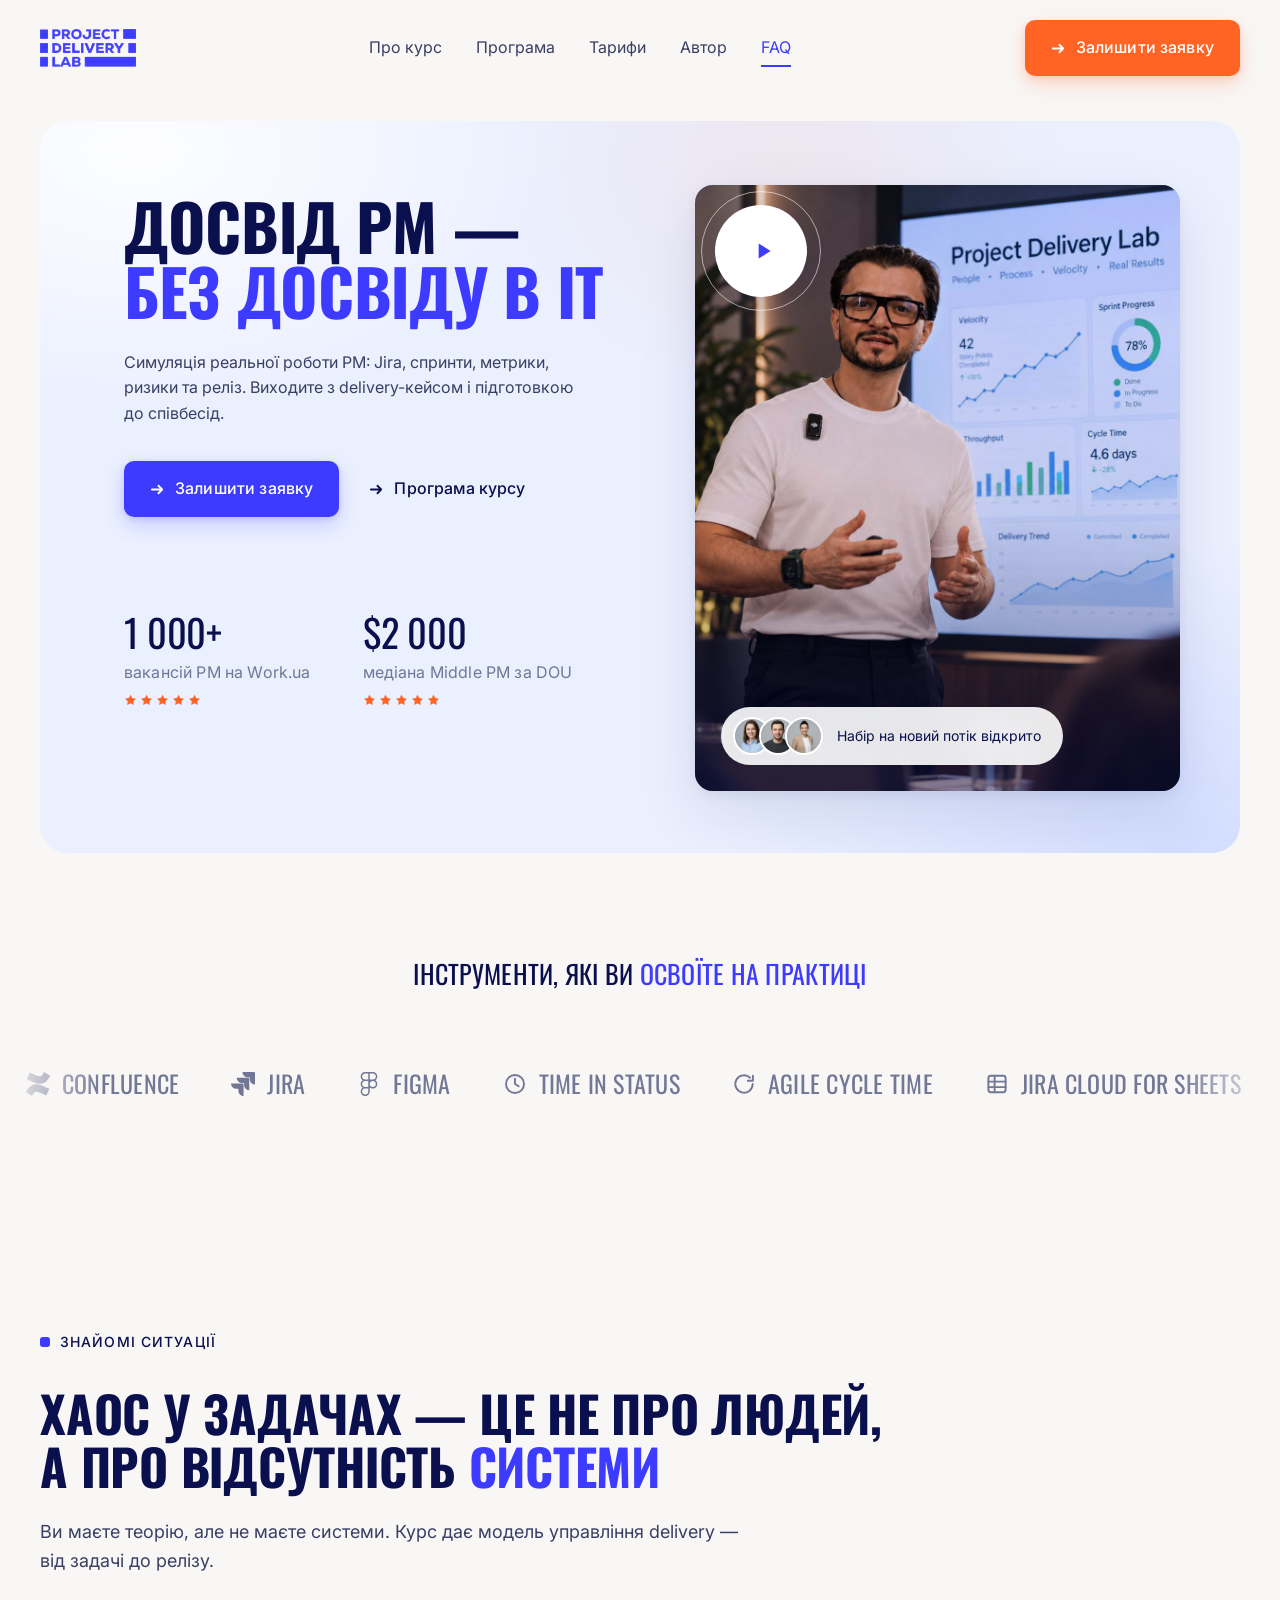
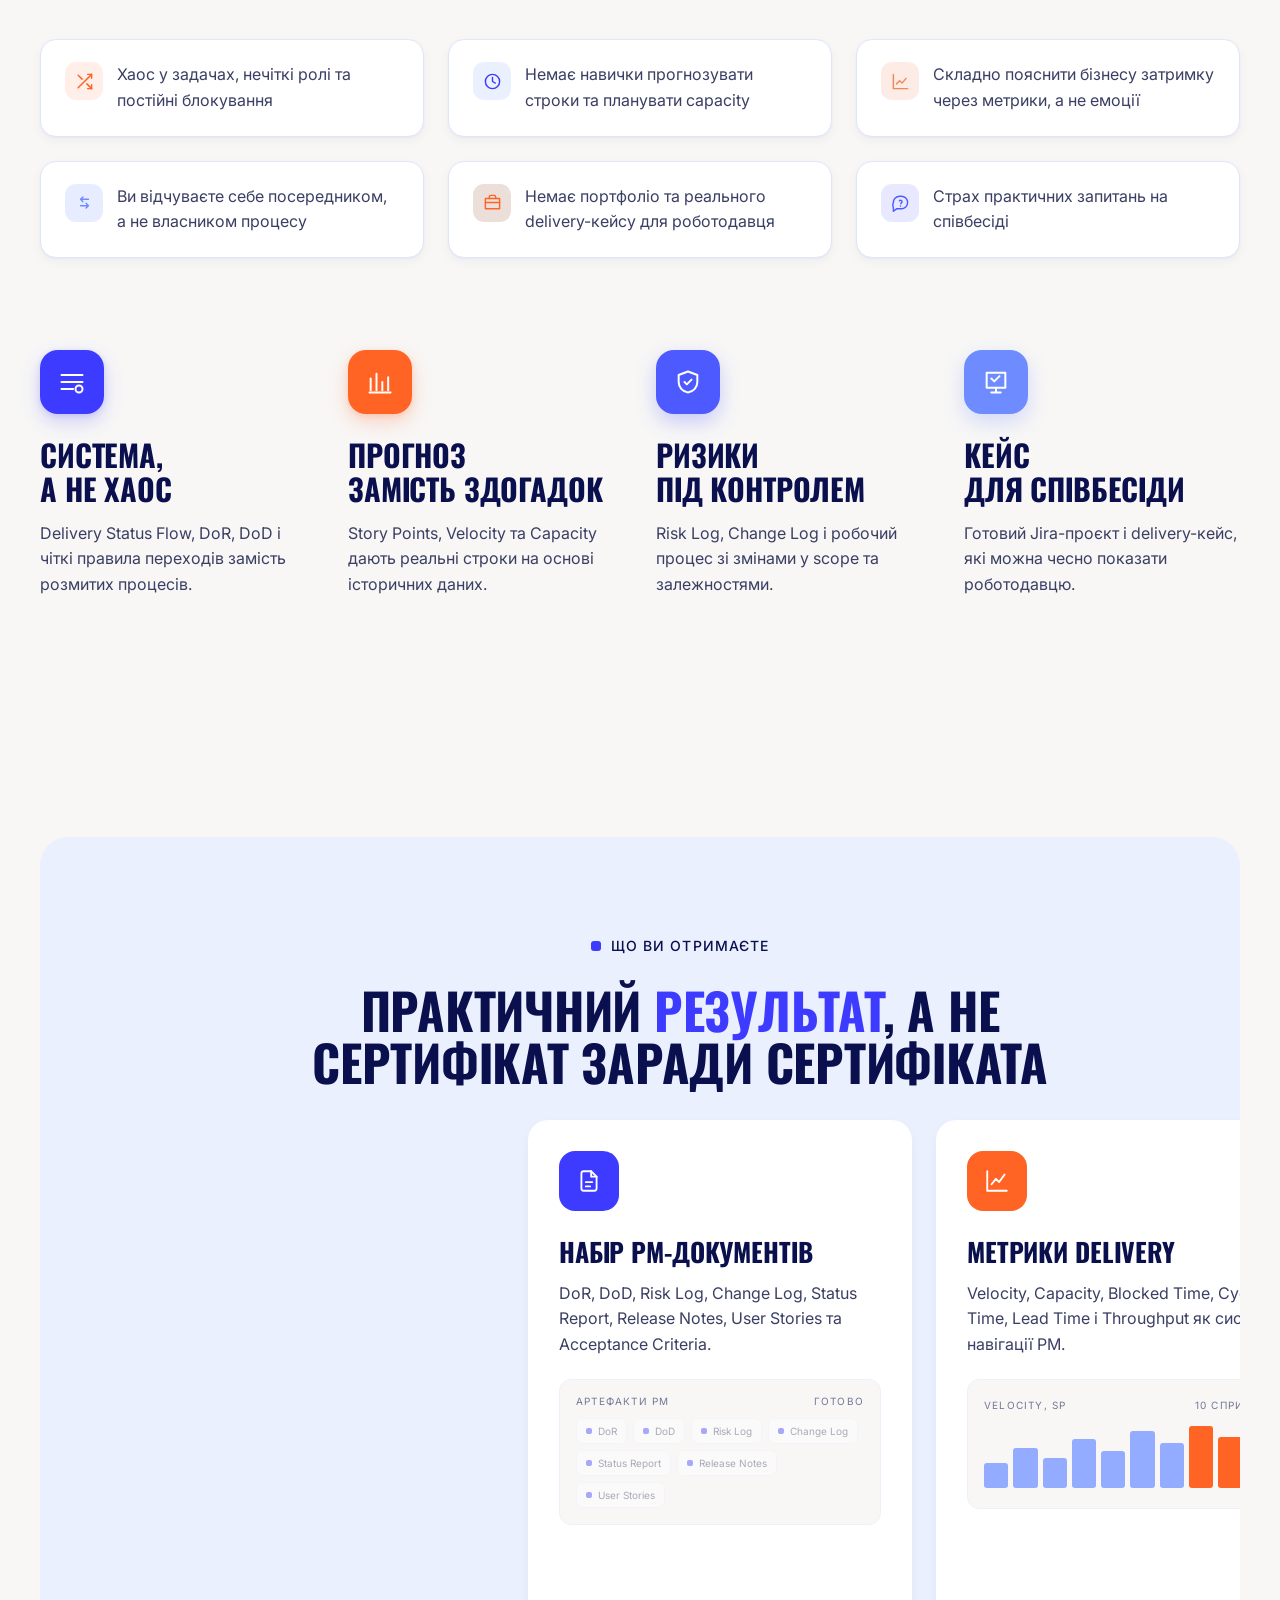
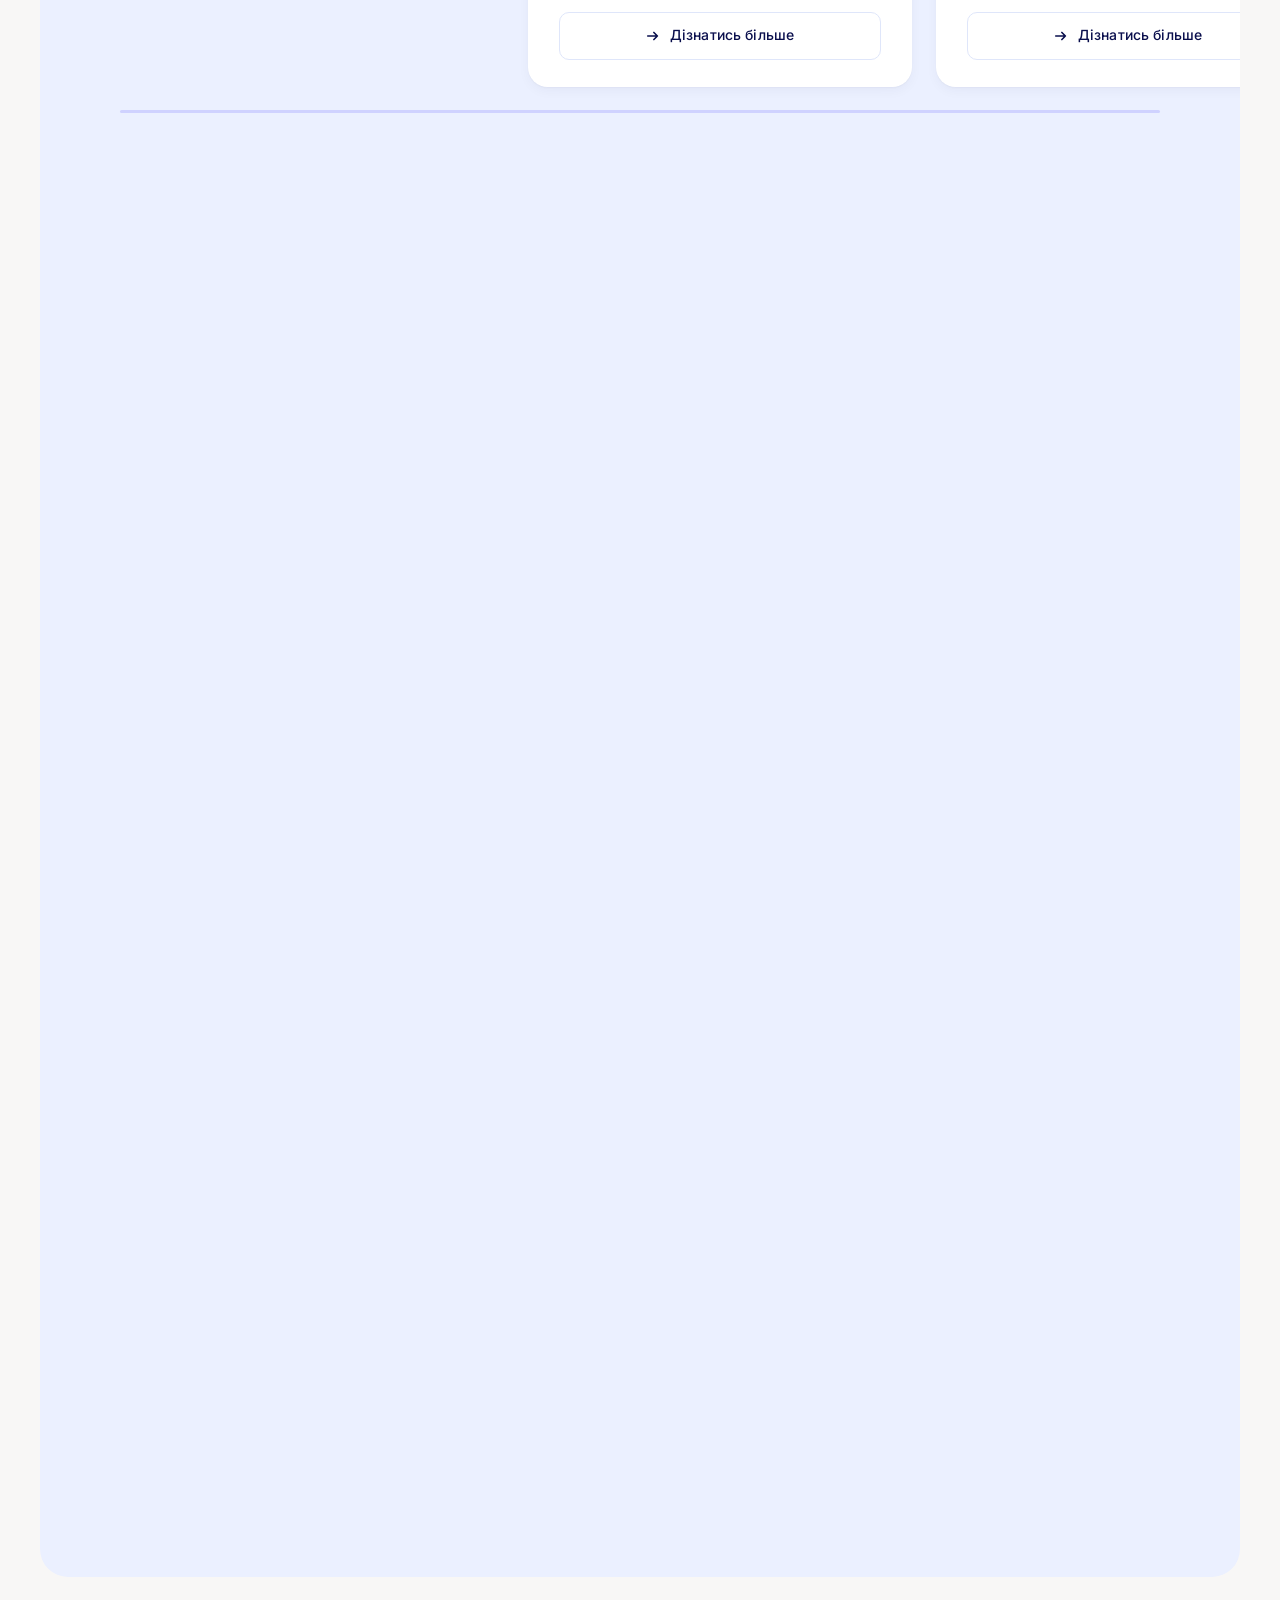
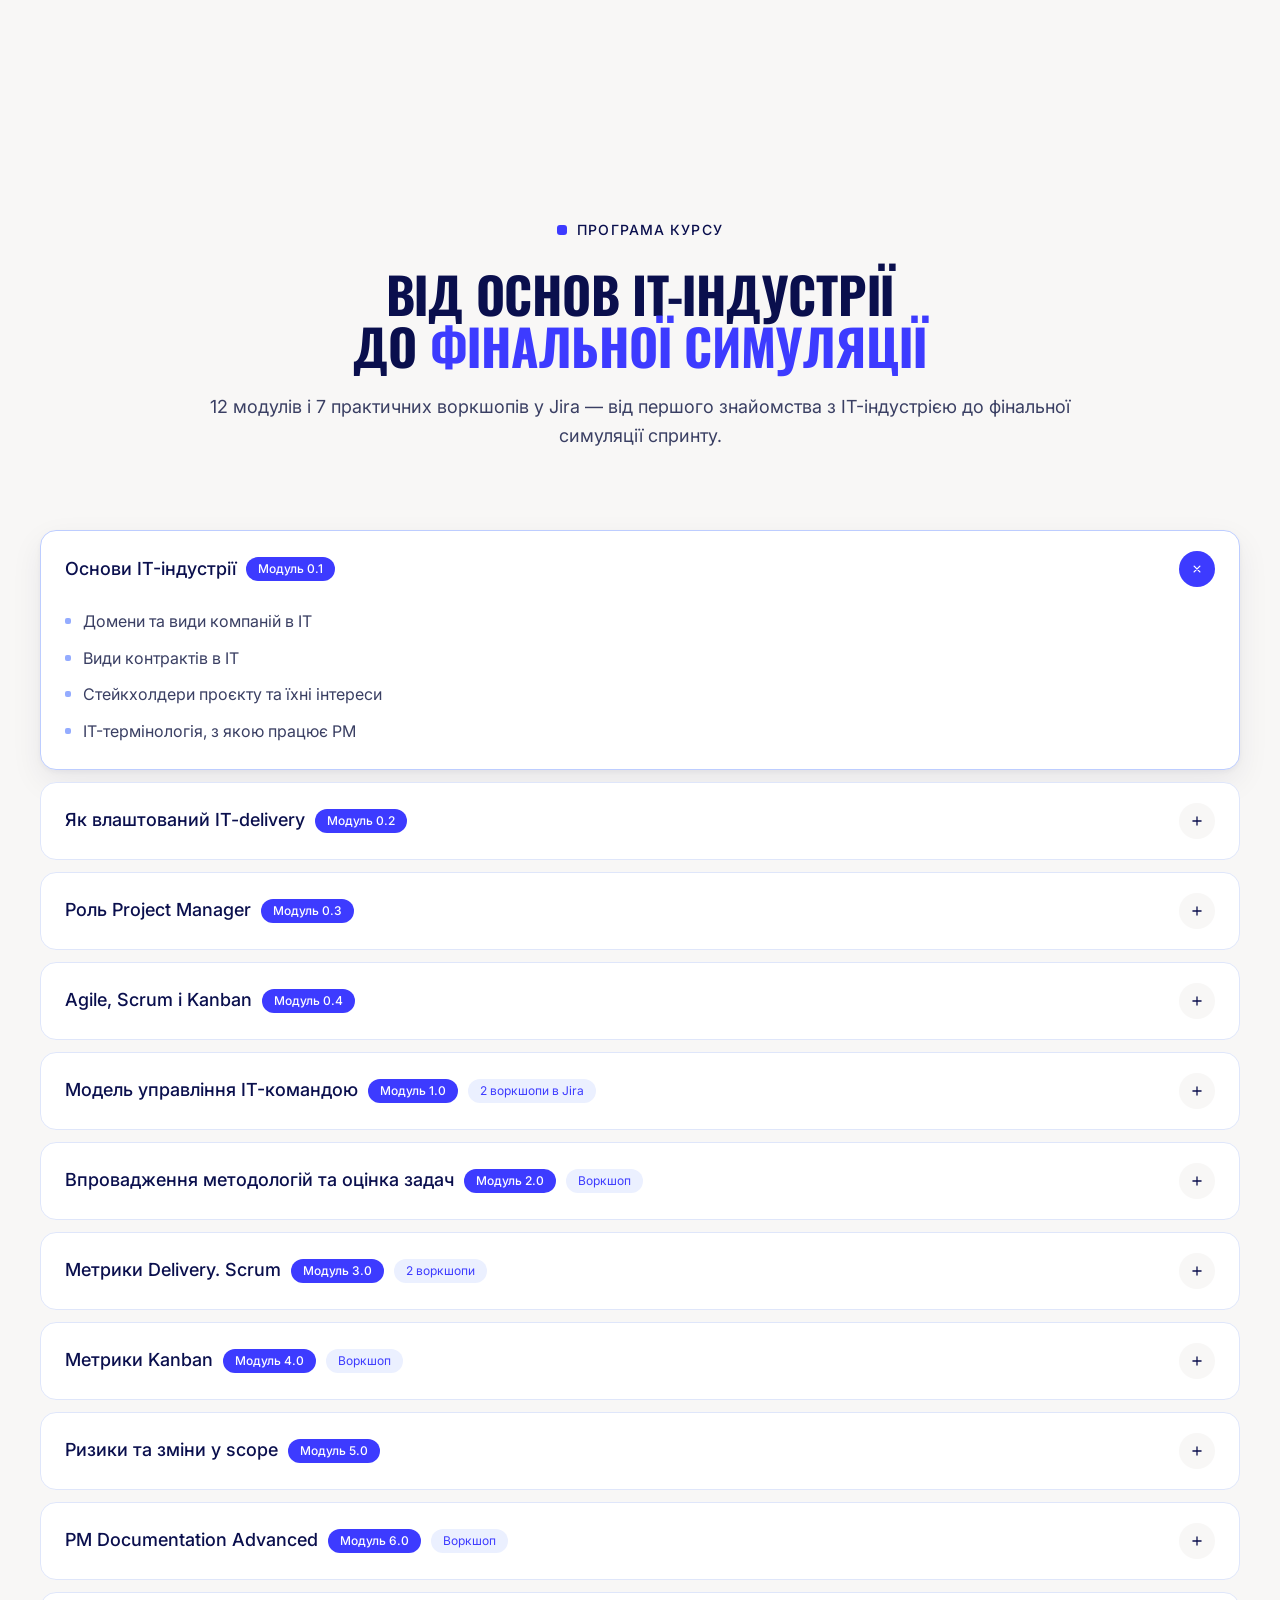
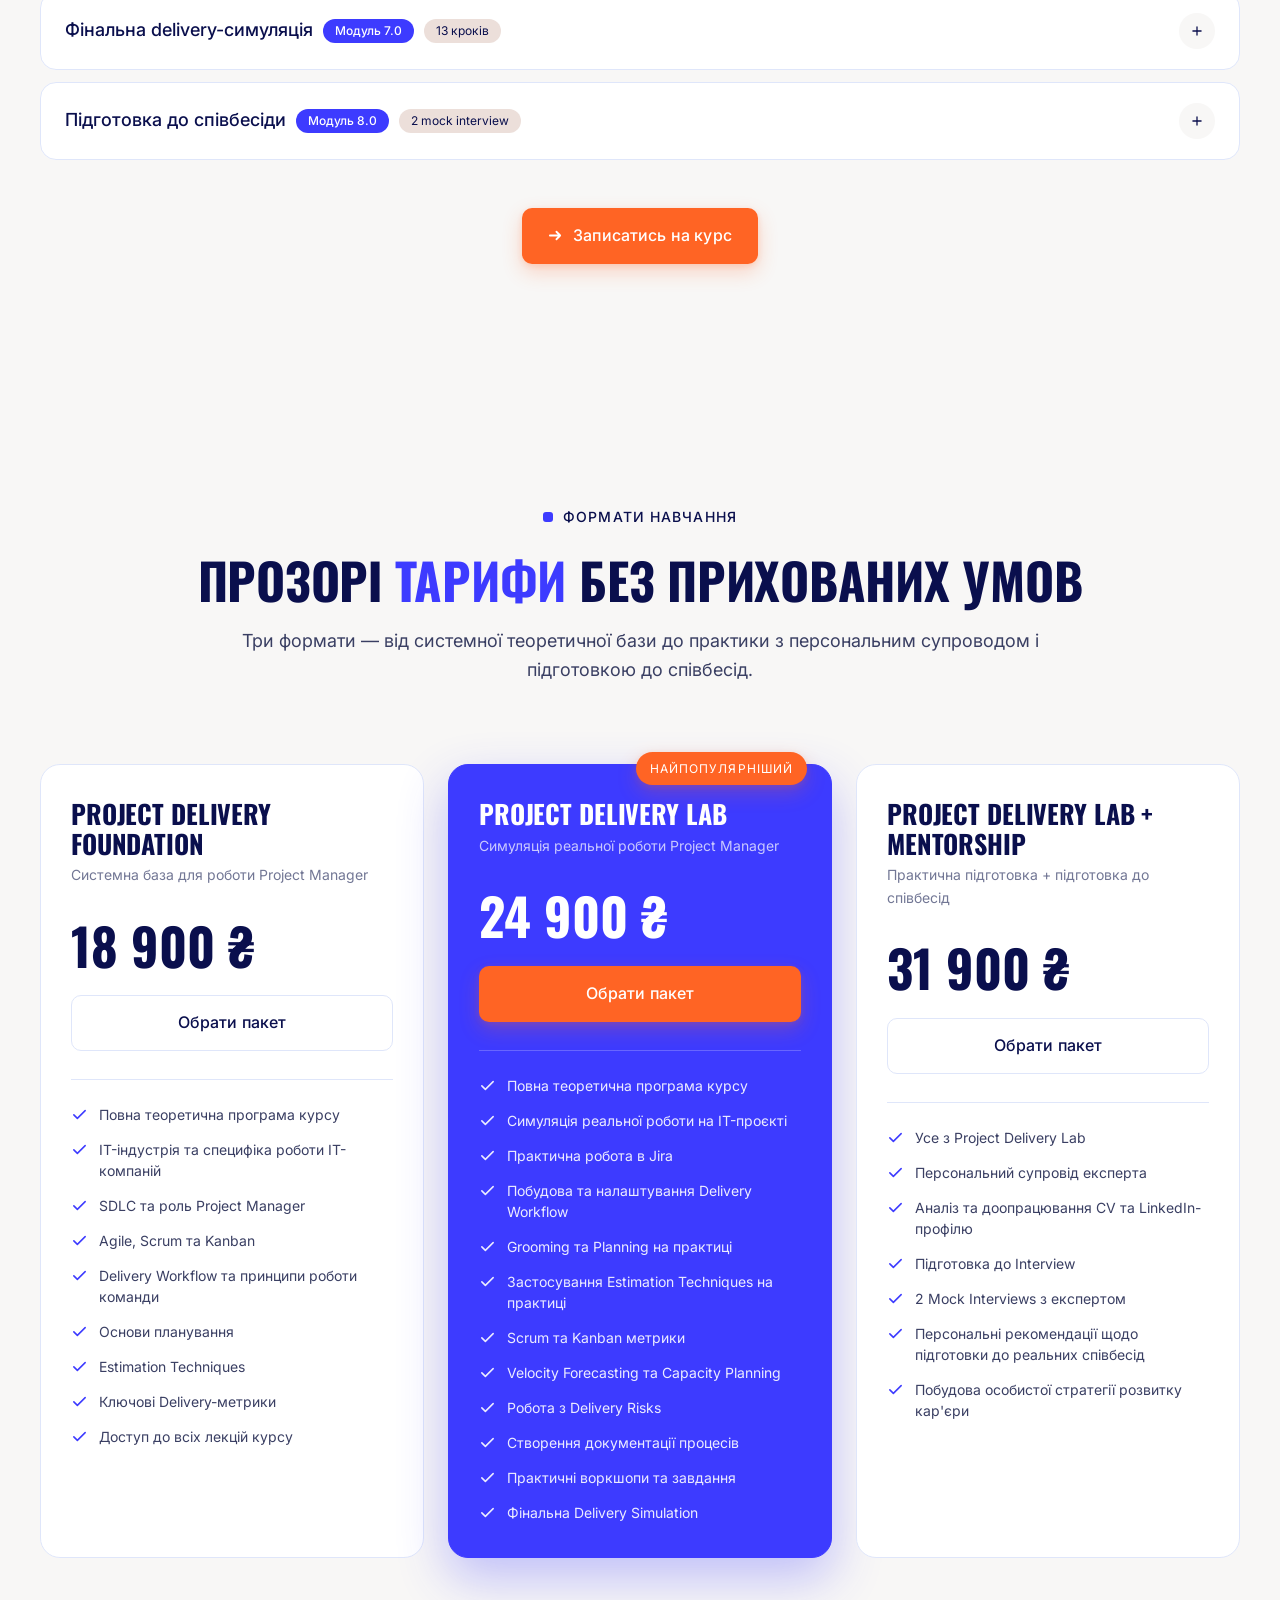
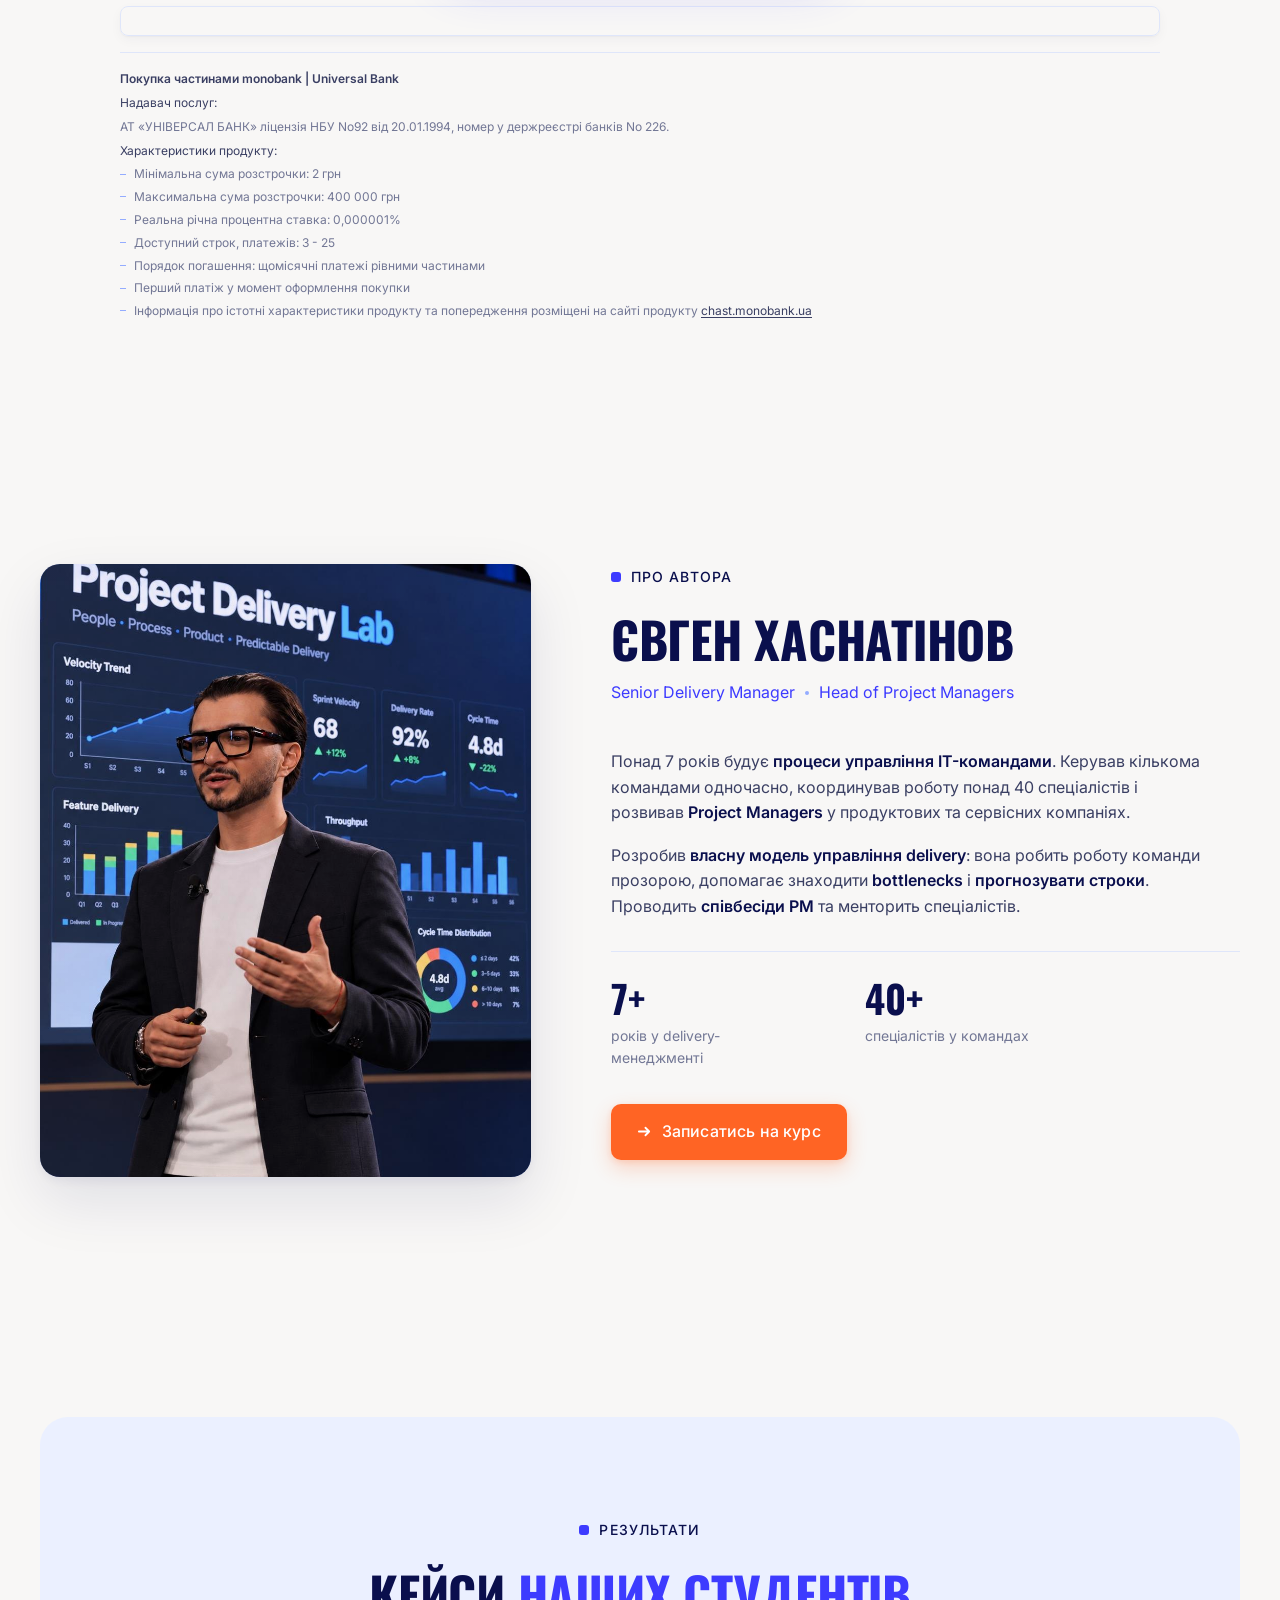
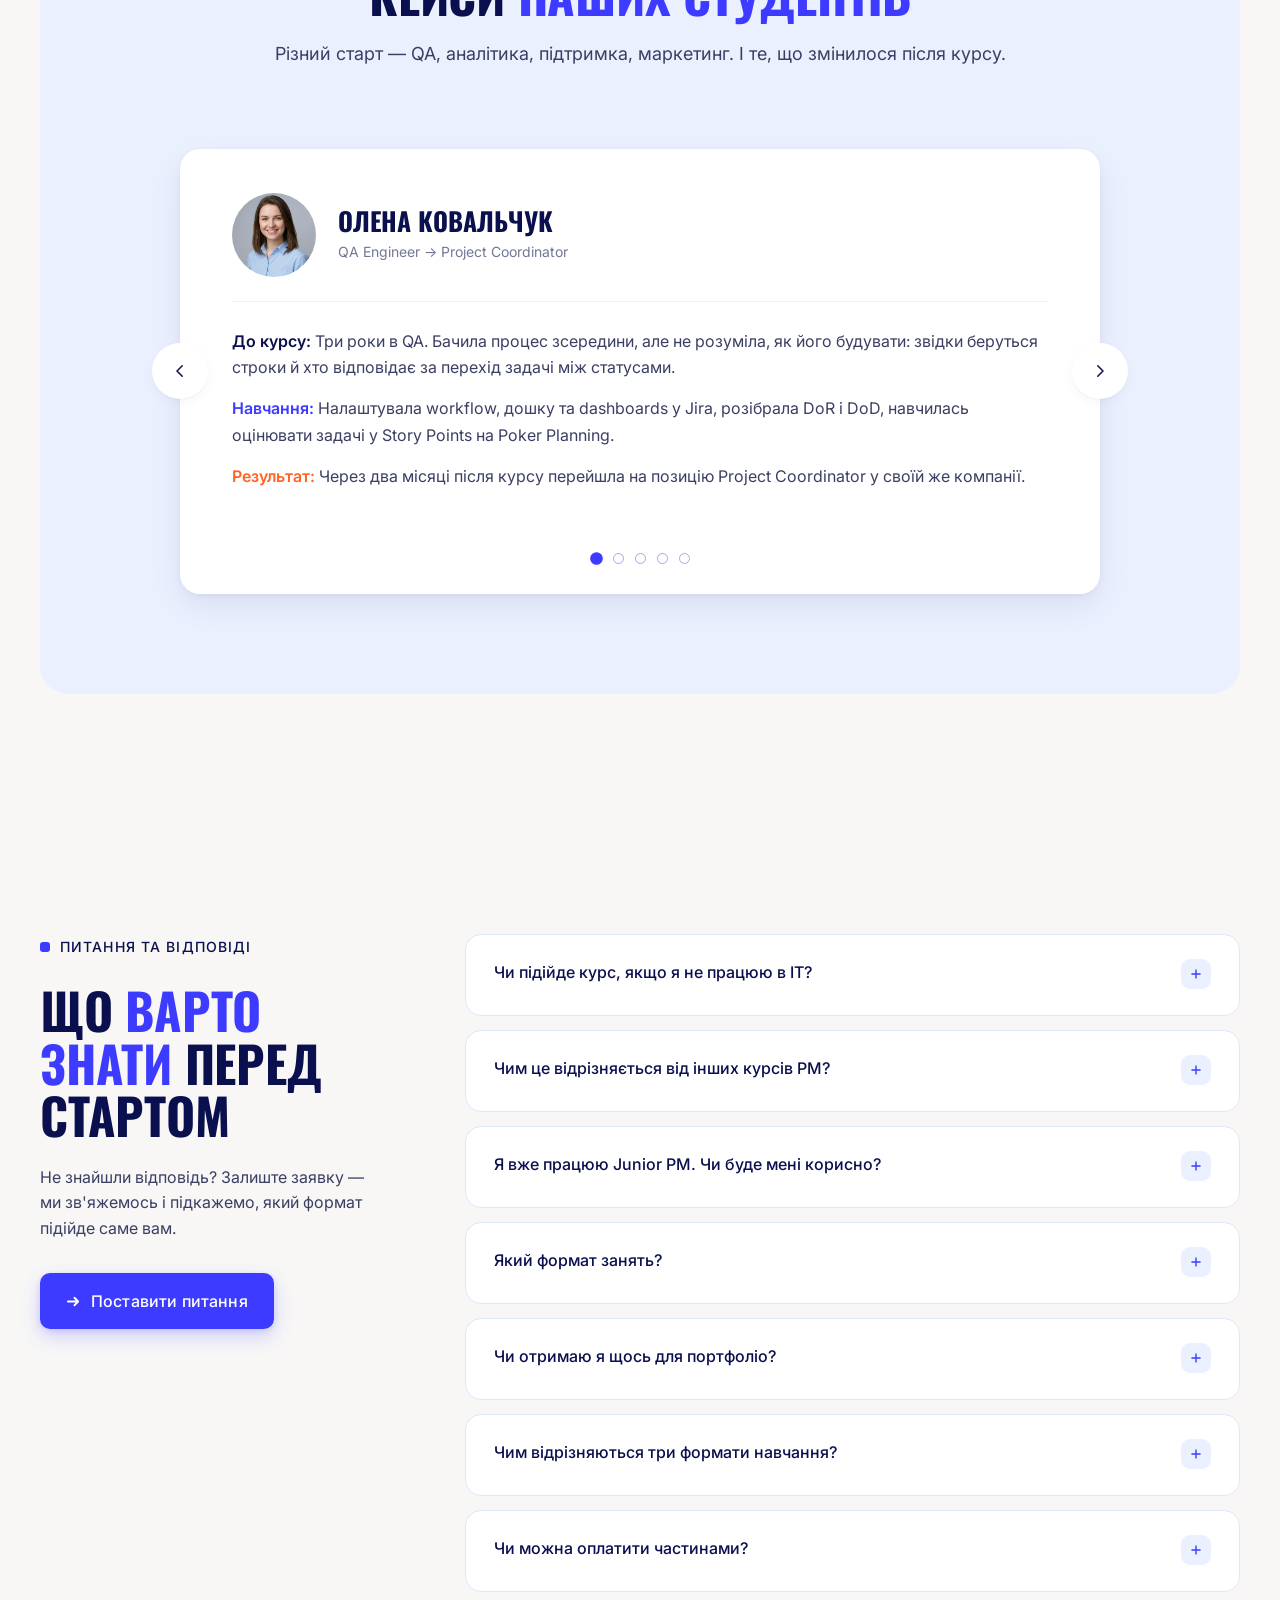
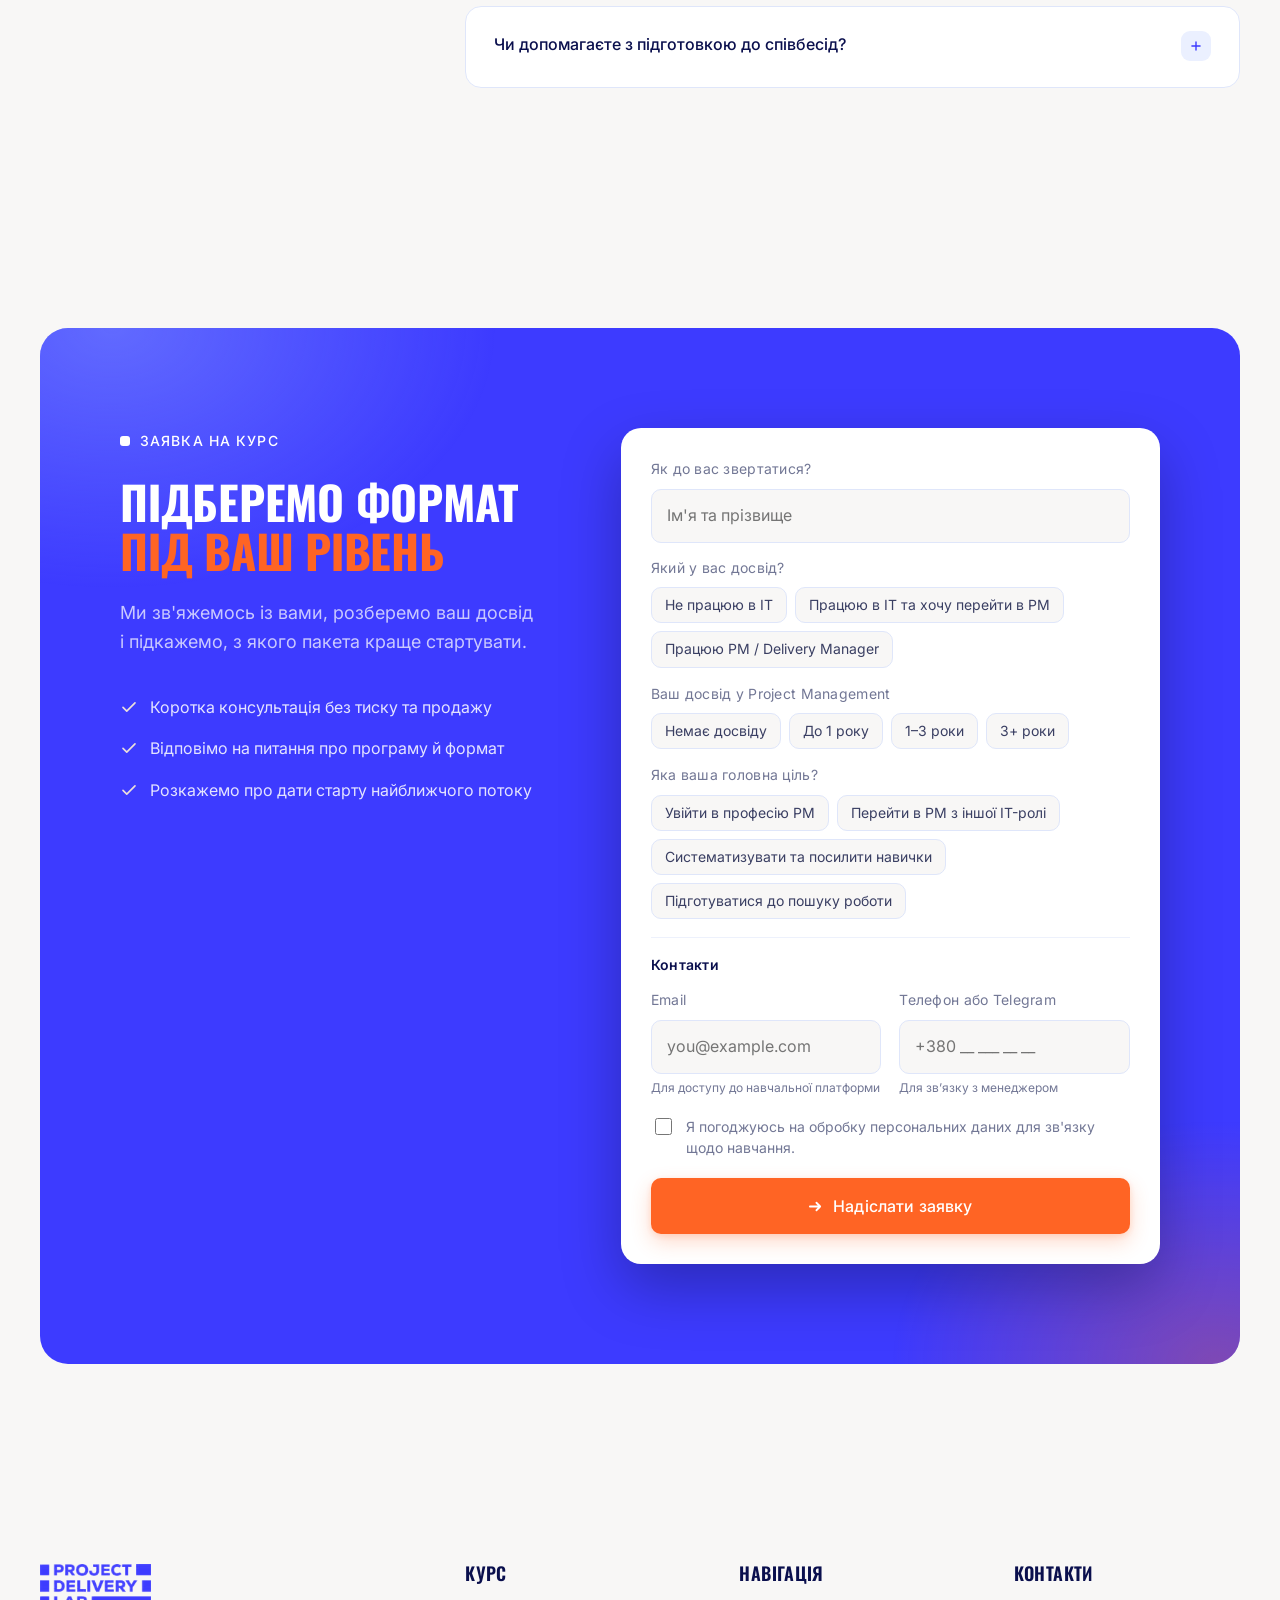
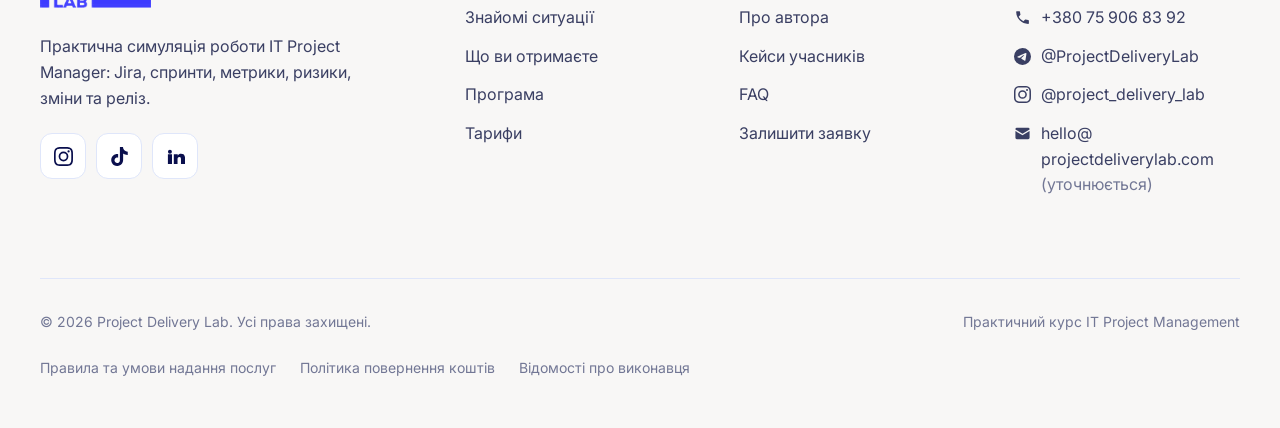
==== commit f63e8b92: "Use the new speaker photo in the author block Same 3:4 as the one it replaces, so the desktop slot n" ====
--- a/index.html
+++ b/index.html
@@ -1173,7 +1173,7 @@
   .author-role{flex-direction:column;align-items:flex-start;gap:4px}
   .author-role i{display:none}
   .author-photo{aspect-ratio:4/3;max-height:460px;align-self:auto}
-  .author-photo img{object-position:50% 26%}
+  .author-photo img{object-position:50% 34%}
   .author-copy .author-text{margin-top:0}
 }
 @media (max-width:760px){
@@ -1214,6 +1214,7 @@
   .btn--ghost{min-height:52px;border:1px solid var(--line);border-radius:var(--r-btn);padding:0 20px}
   .btn--ghost:hover{background:rgba(61,59,255,.05);border-color:var(--blue)}
   .author-photo{aspect-ratio:1/1}
+  .author-photo img{object-position:50% 26%}
   .author-stats{display:grid;grid-template-columns:repeat(2,minmax(0,1fr));gap:var(--s-3)}
   .author-stats span{max-width:none}
   .card{padding:26px 22px 24px}
@@ -1984,7 +1985,7 @@
       </div>
 
       <div class="author-photo reveal" style="--d:140ms">
-        <img src="assets/img/author-stage.jpg" alt="Євген Хаснатінов виступає з презентацією Project Delivery Lab" width="900" height="1200" loading="lazy" decoding="async">
+        <img src="assets/img/author-speaker.jpg" alt="Євген Хаснатінов виступає з презентацією Project Delivery Lab" width="960" height="1280" loading="lazy" decoding="async">
       </div>
 
       <div class="author-copy">
@@ -2787,7 +2788,7 @@
       "@id": "https://projectdeliverylab.com/#author",
       "name": "Євген Хаснатінов",
       "jobTitle": "Senior Delivery Manager, Head of Project Managers",
-      "image": "https://projectdeliverylab.com/assets/img/author-stage.jpg",
+      "image": "https://projectdeliverylab.com/assets/img/author-speaker.jpg",
       "description": "Понад 7 років будує процеси управління IT-командами, координував роботу понад 40 спеціалістів, розвивав Project Managers у продуктових і сервісних компаніях.",
       "worksFor": {
         "@id": "https://projectdeliverylab.com/#org"
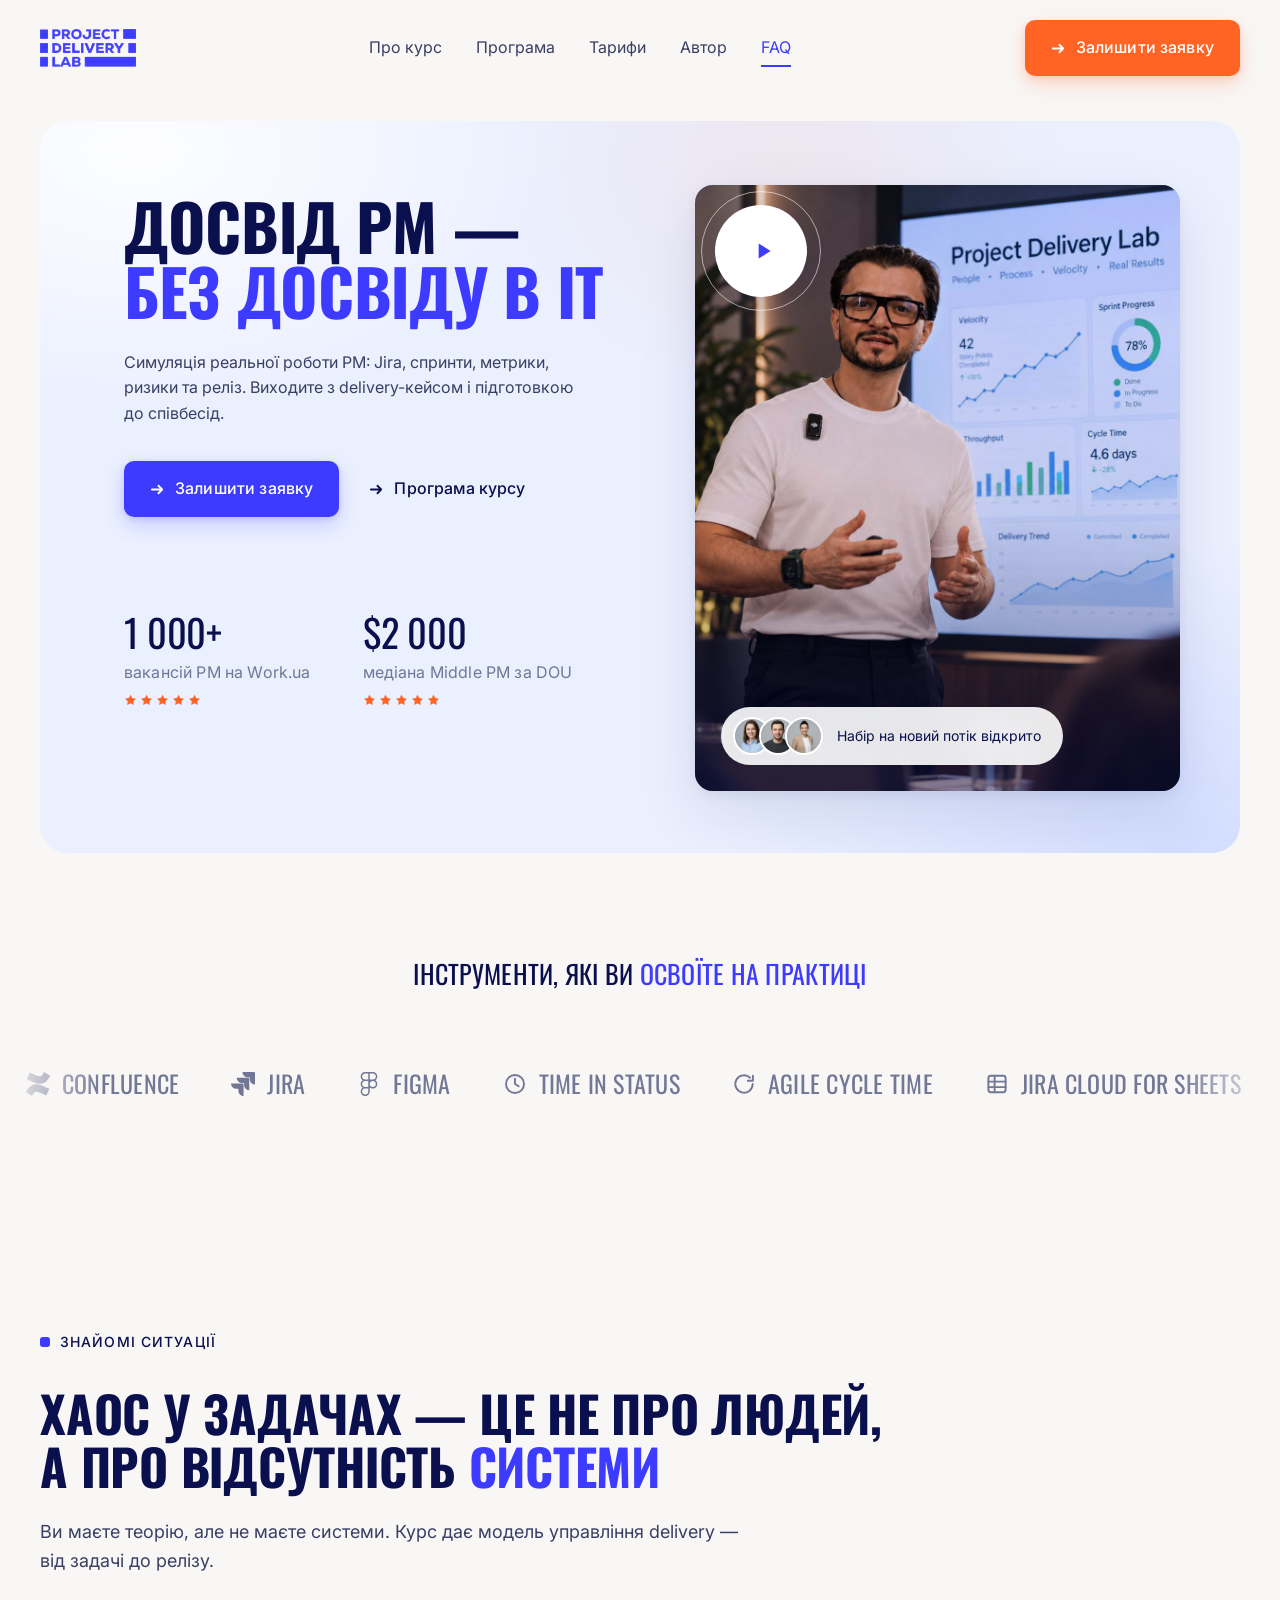
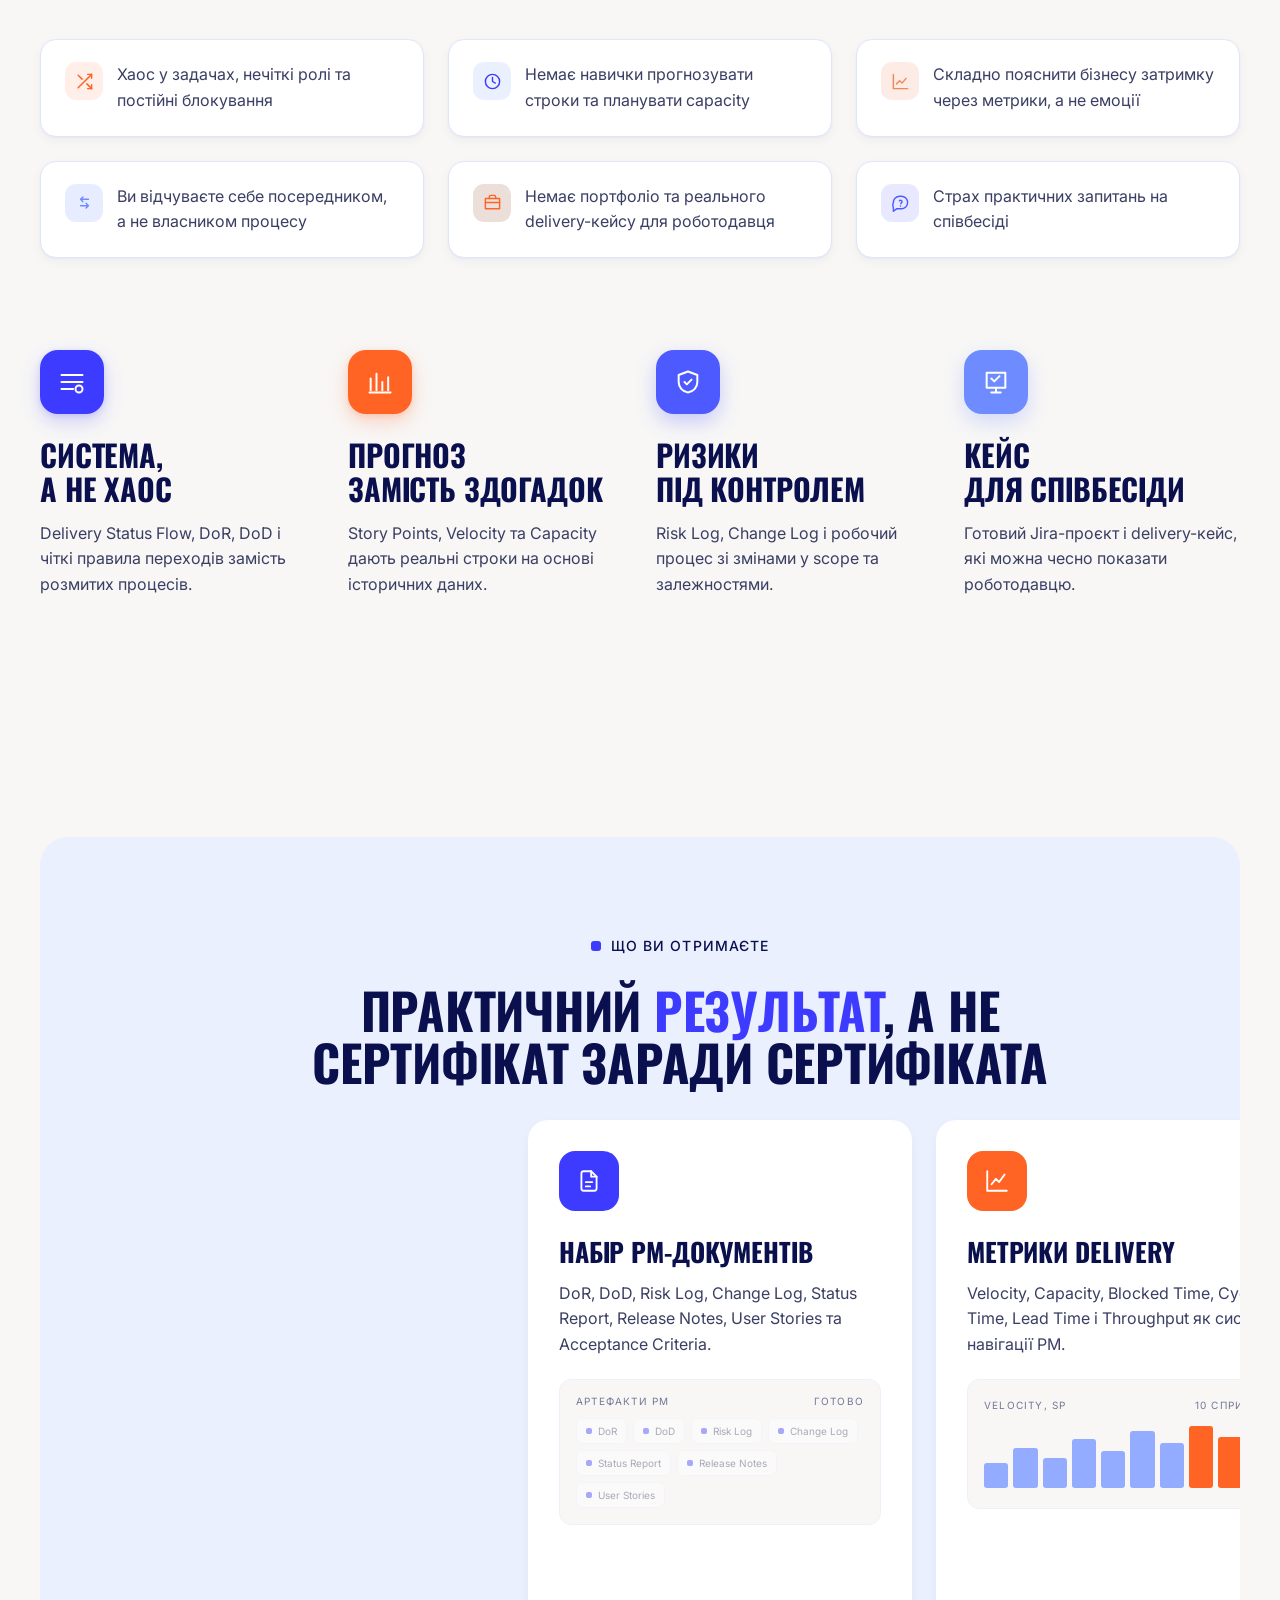
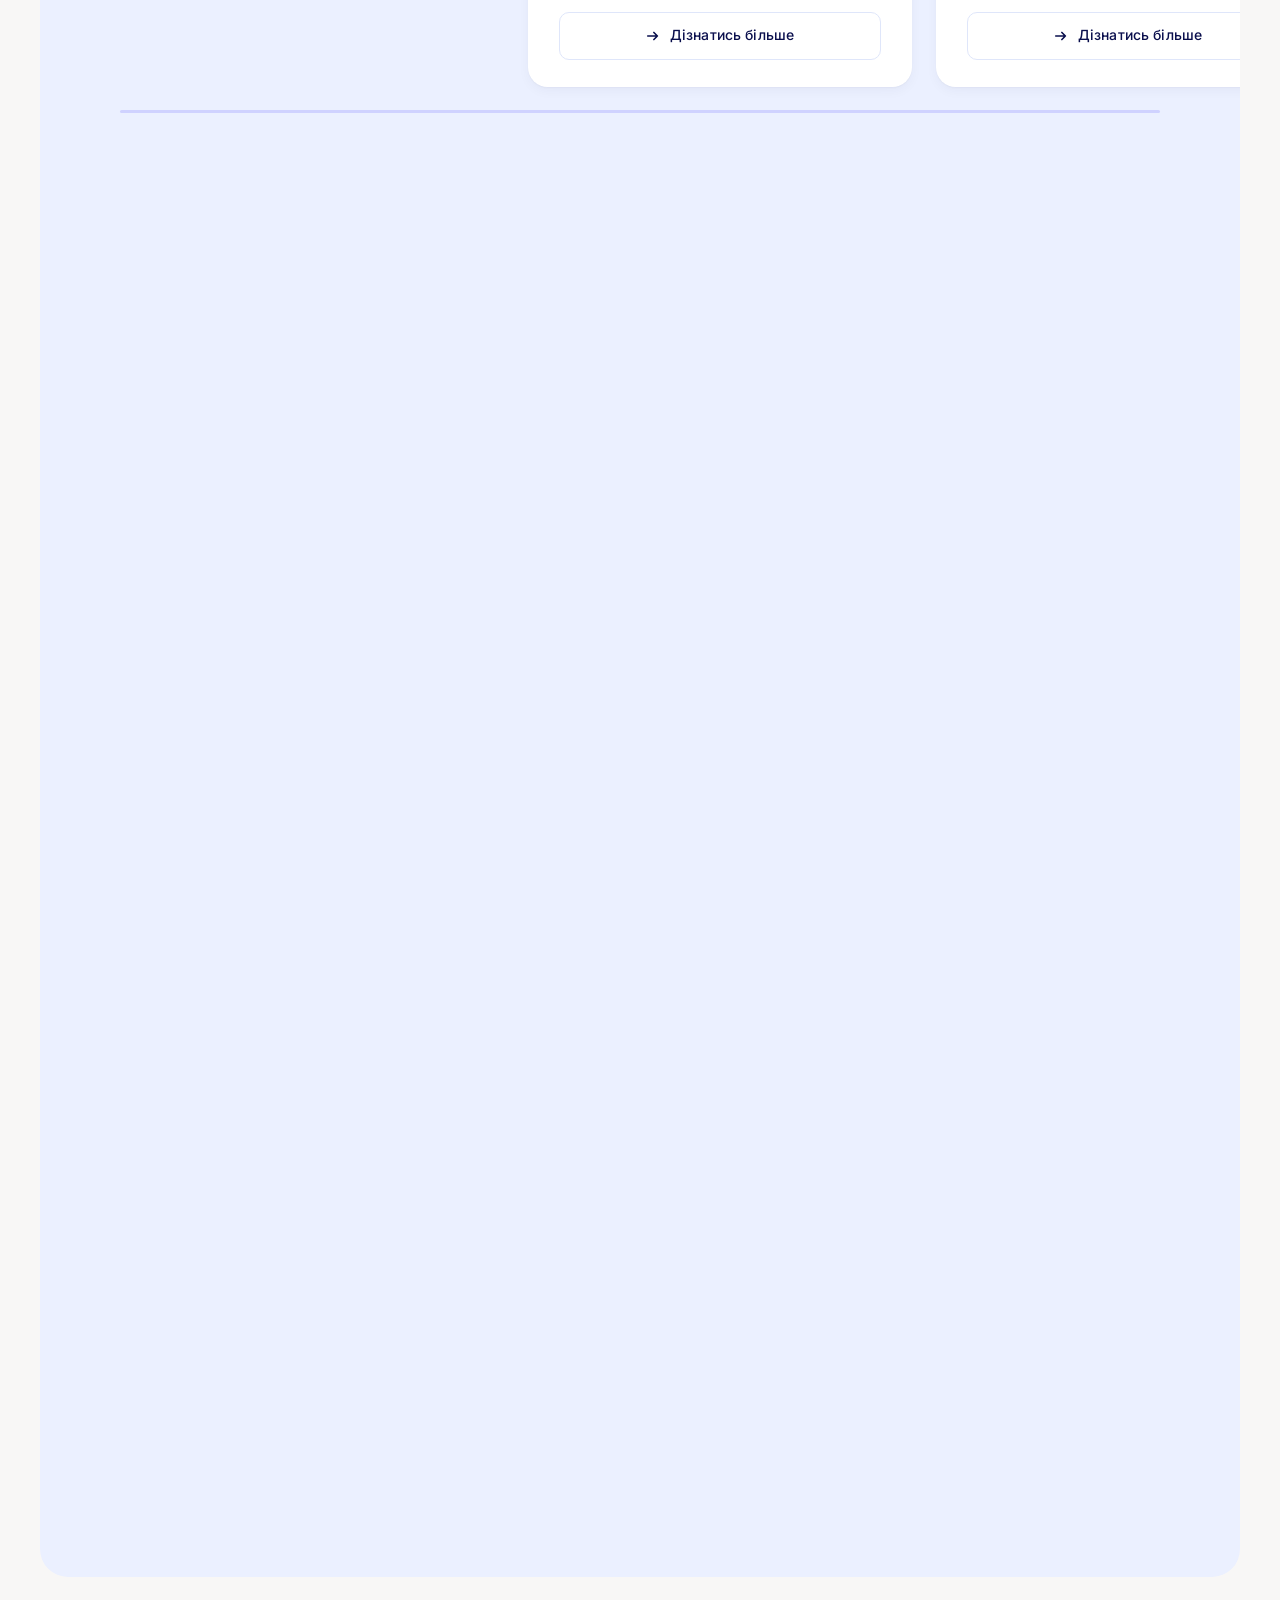
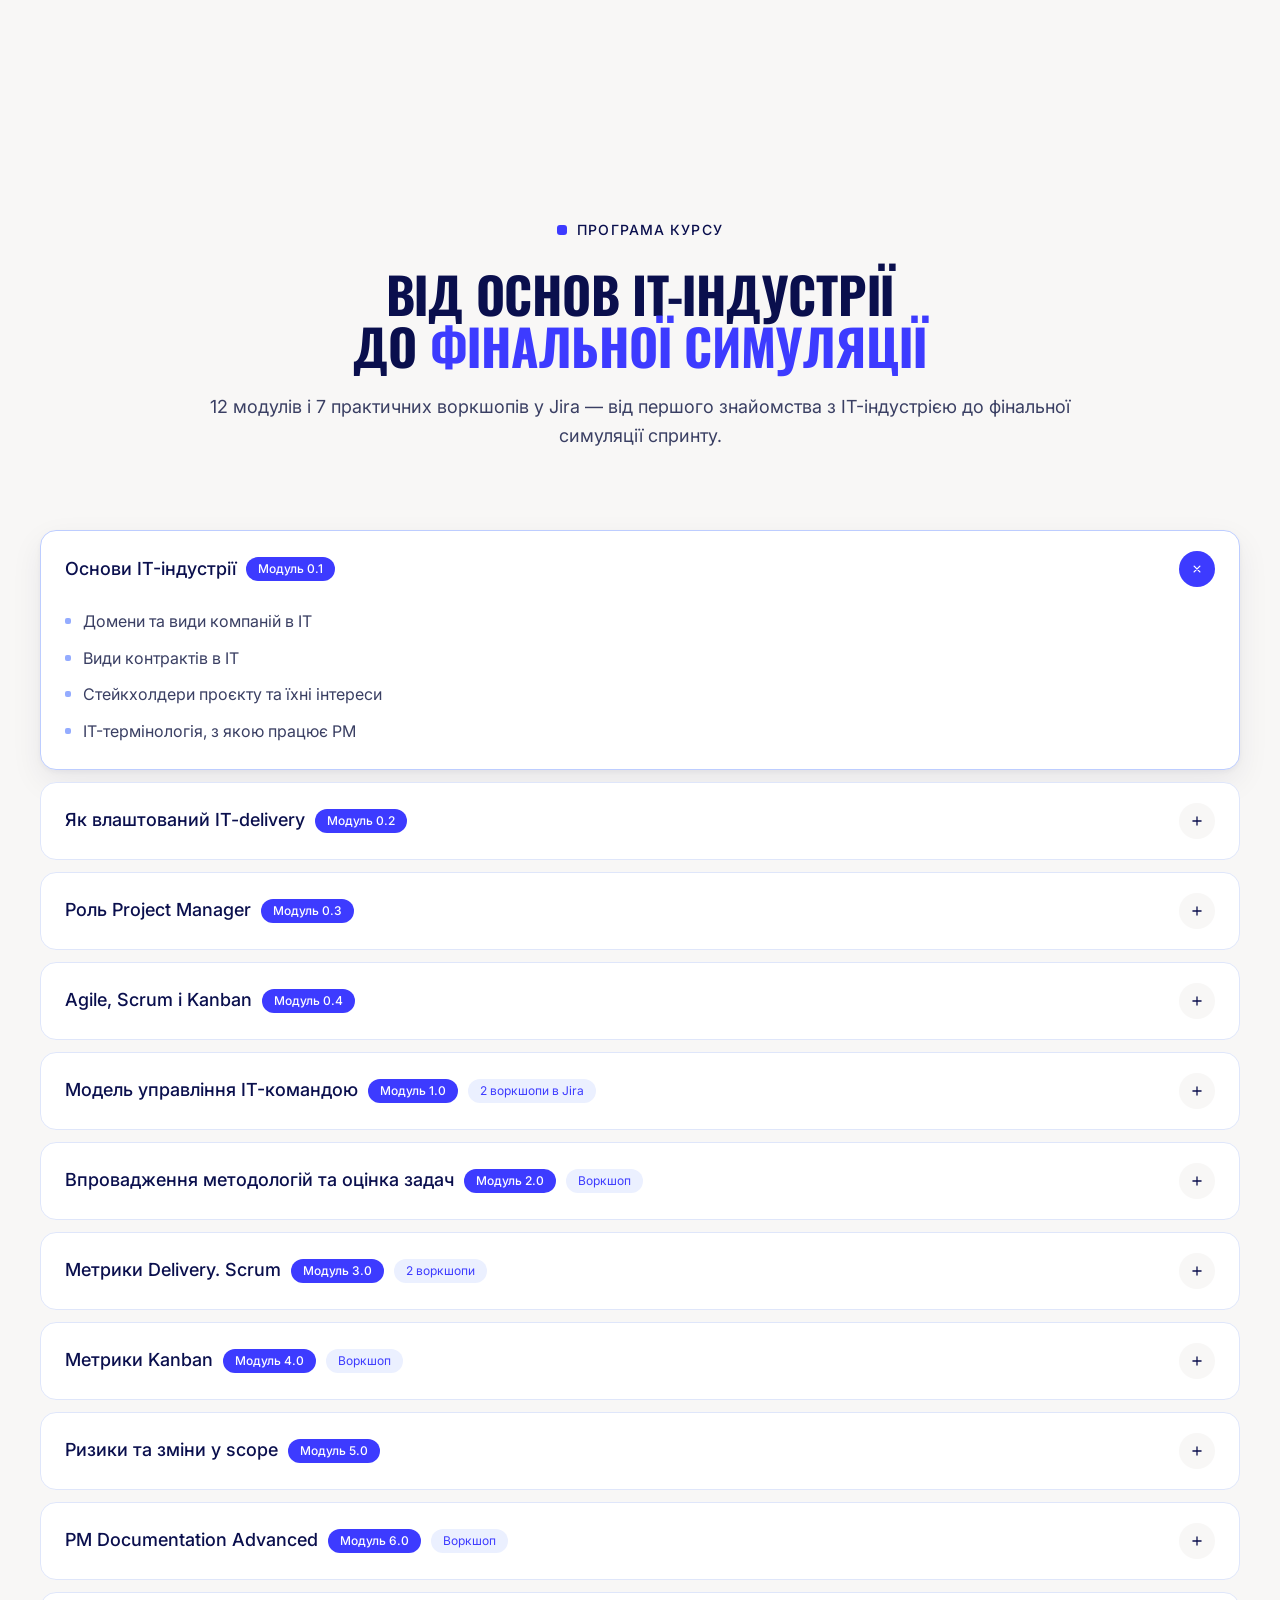
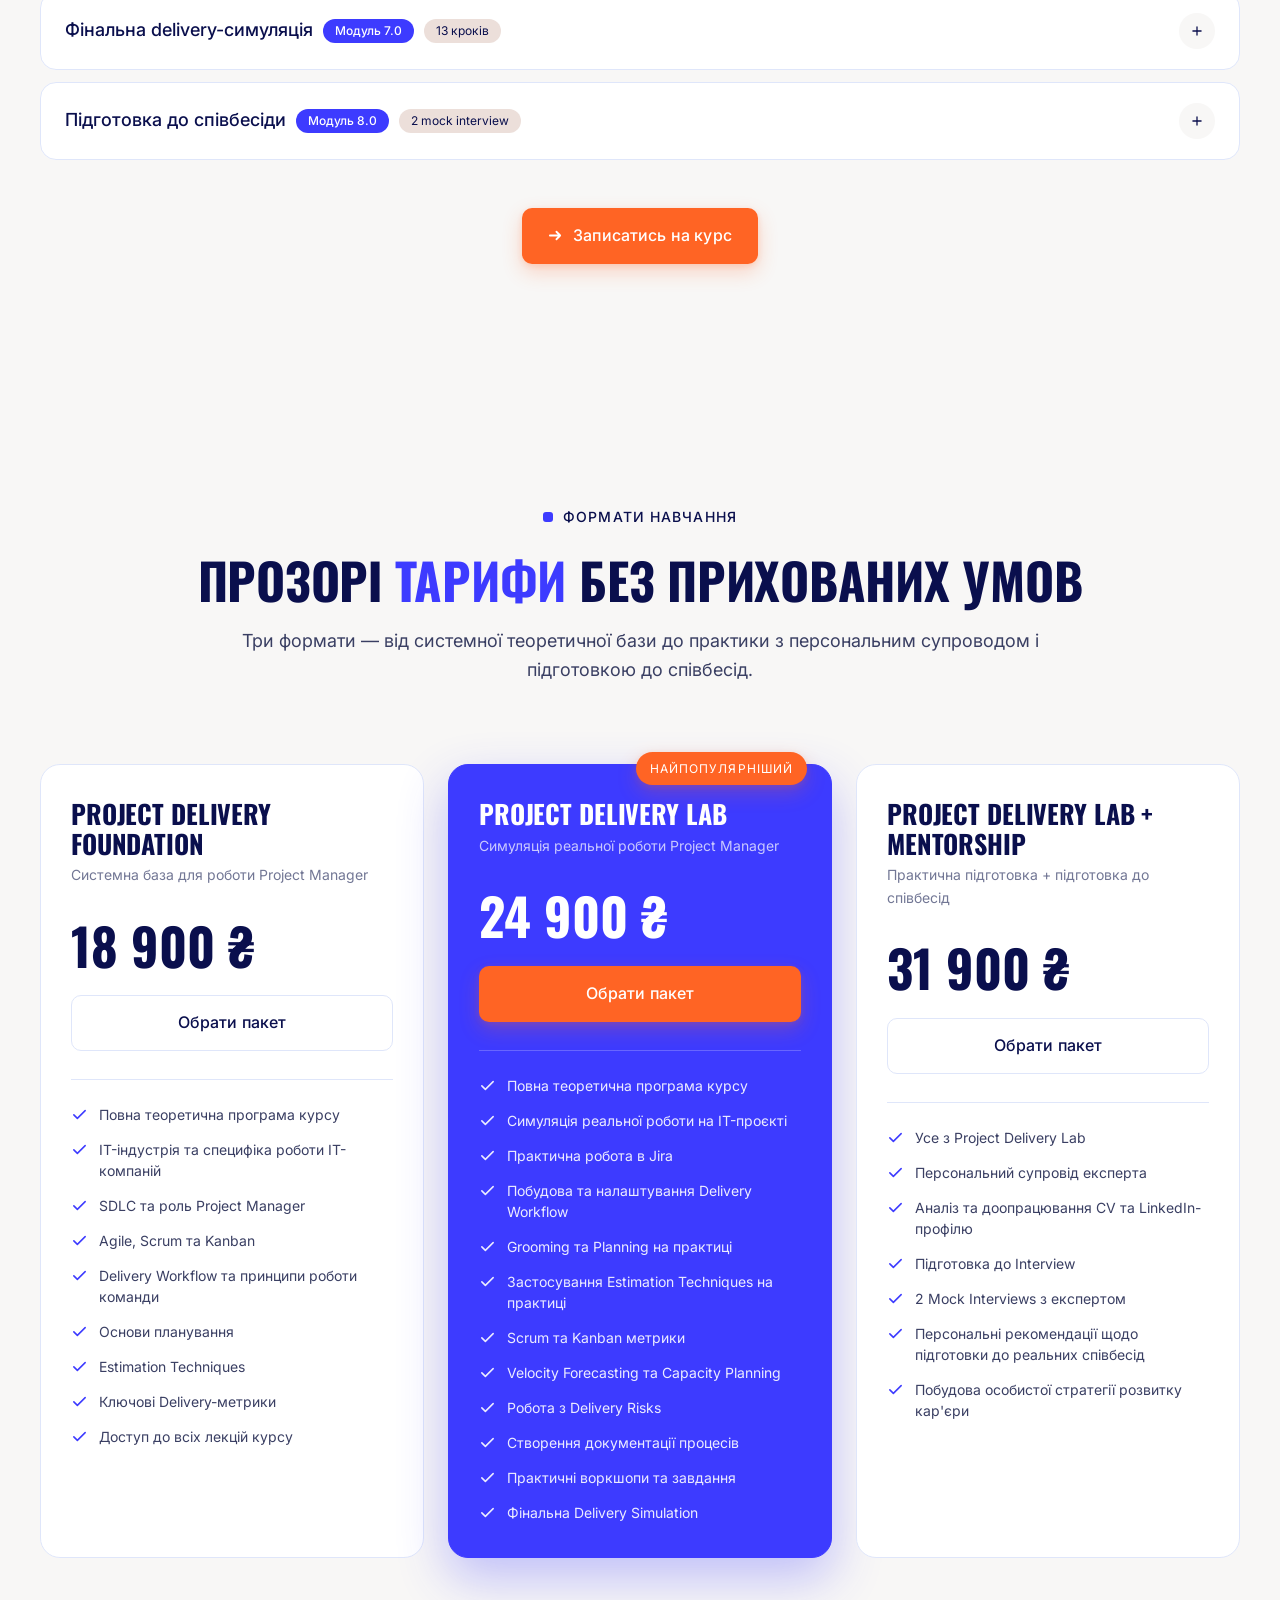
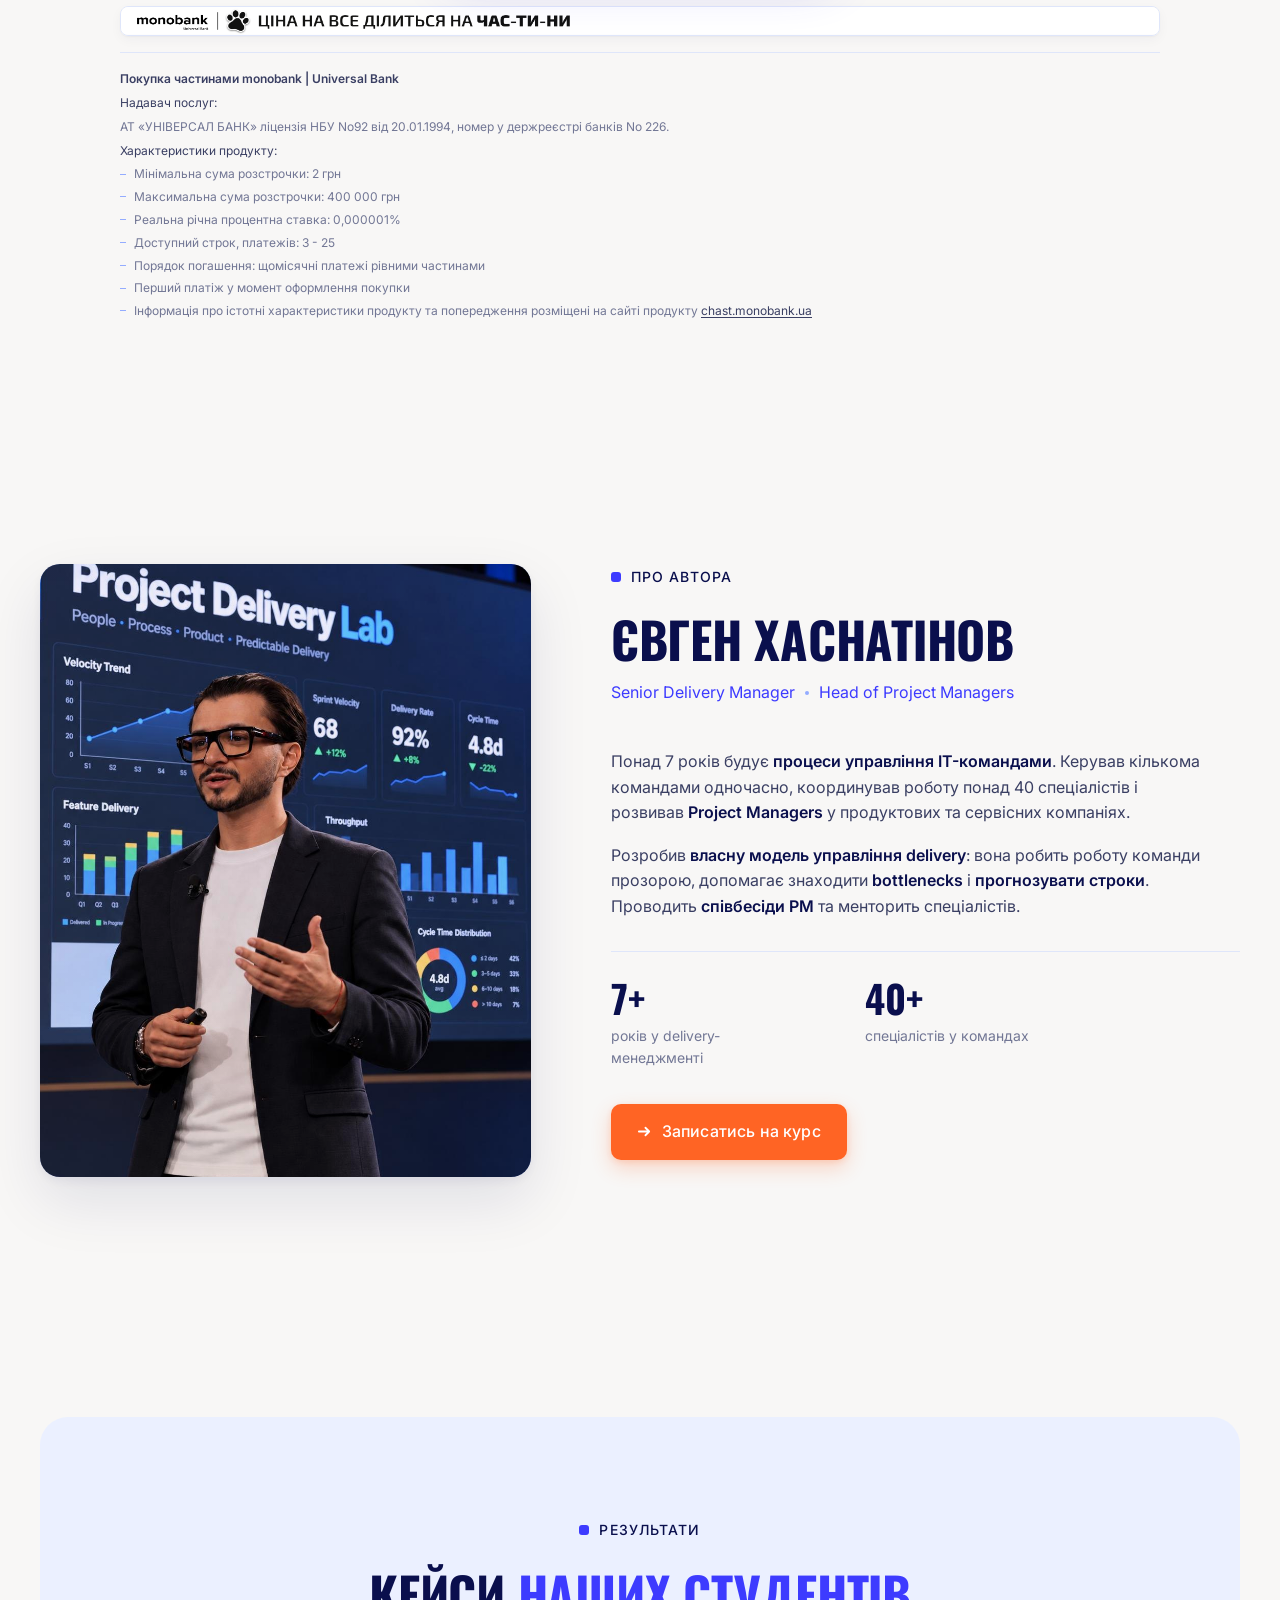
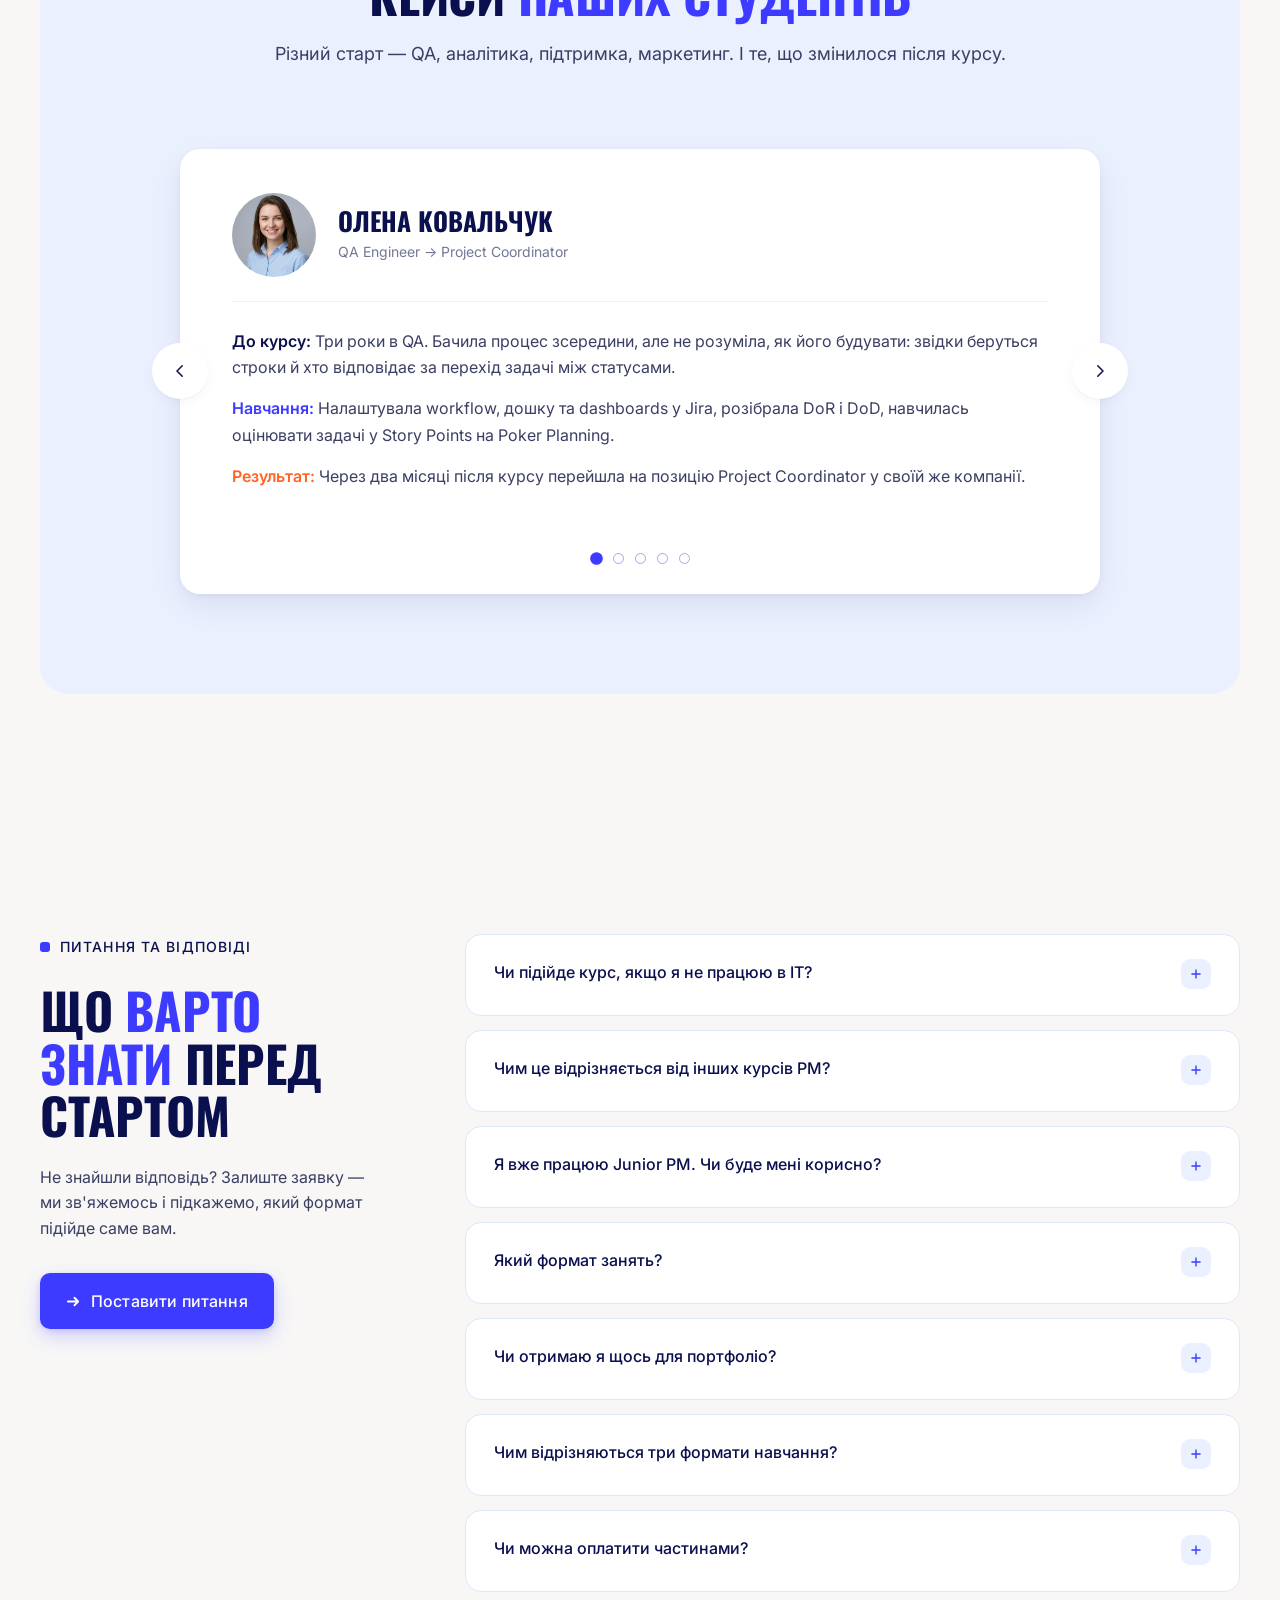
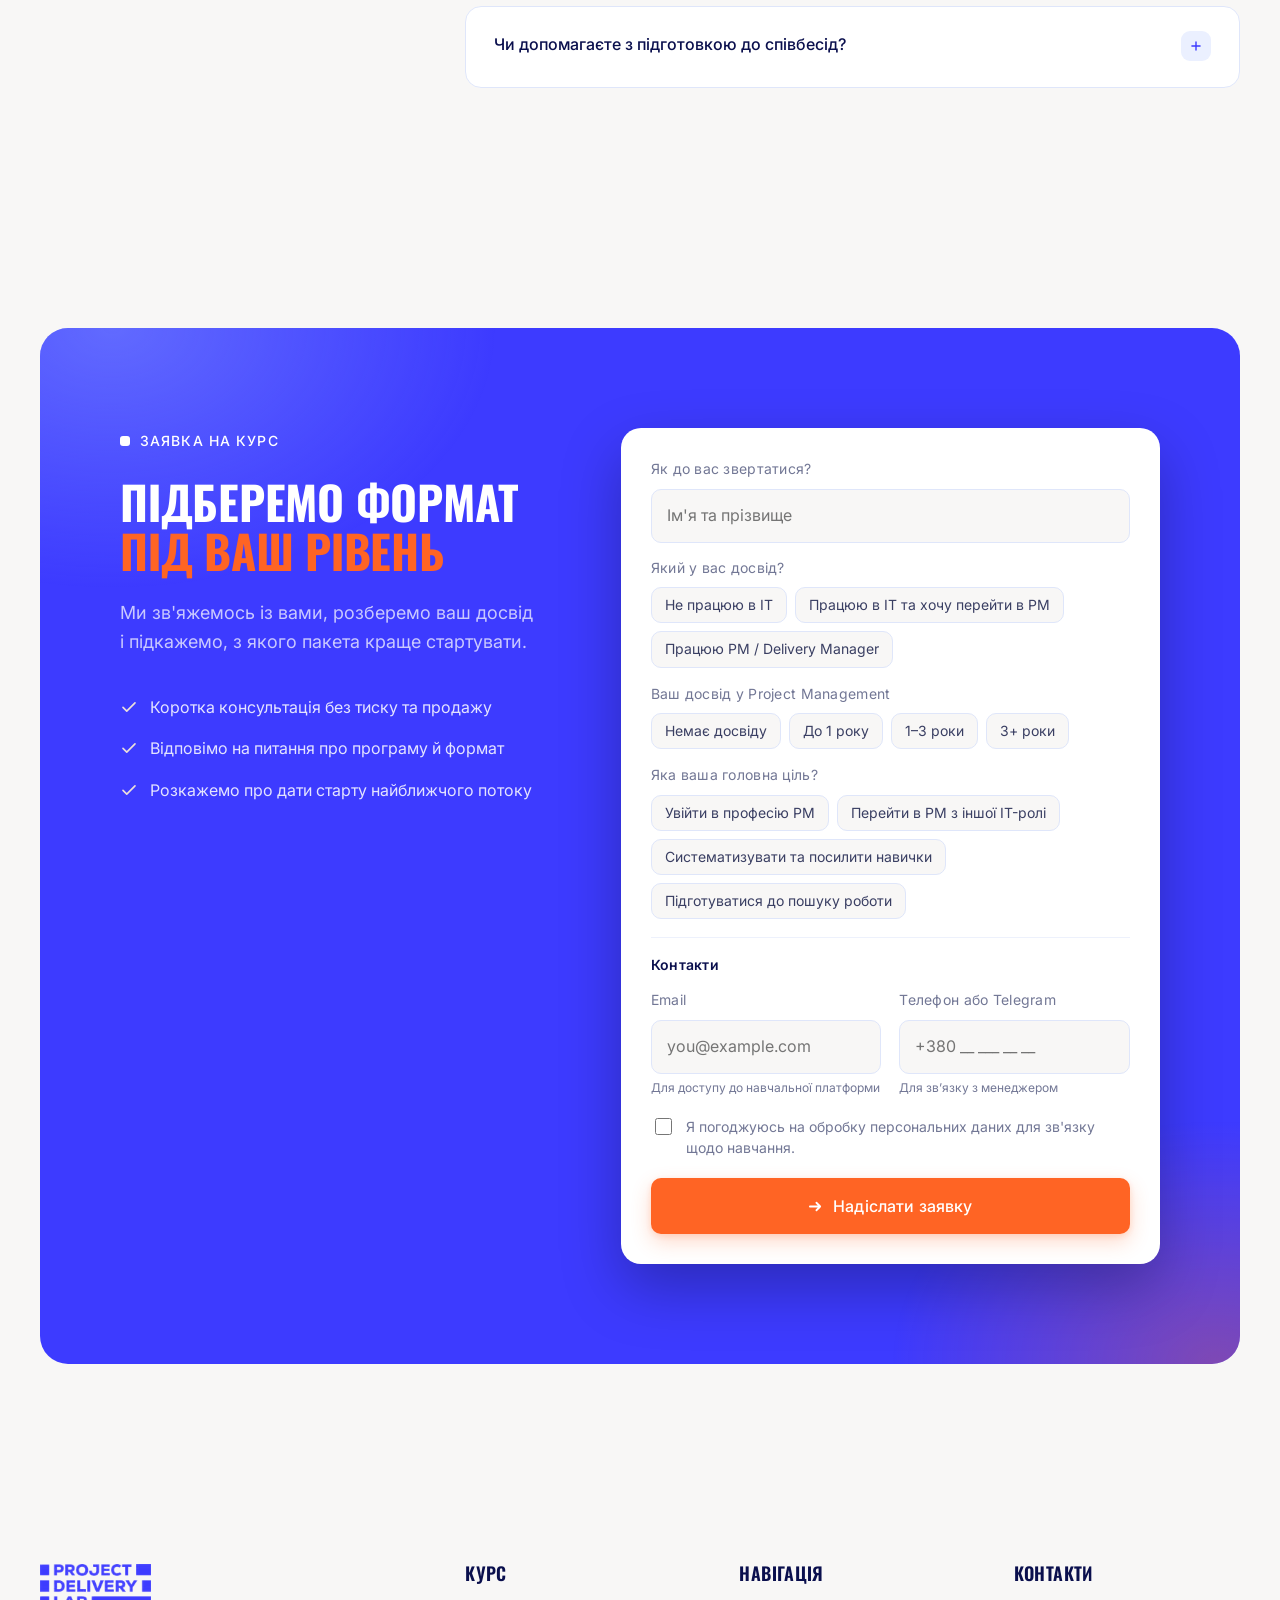
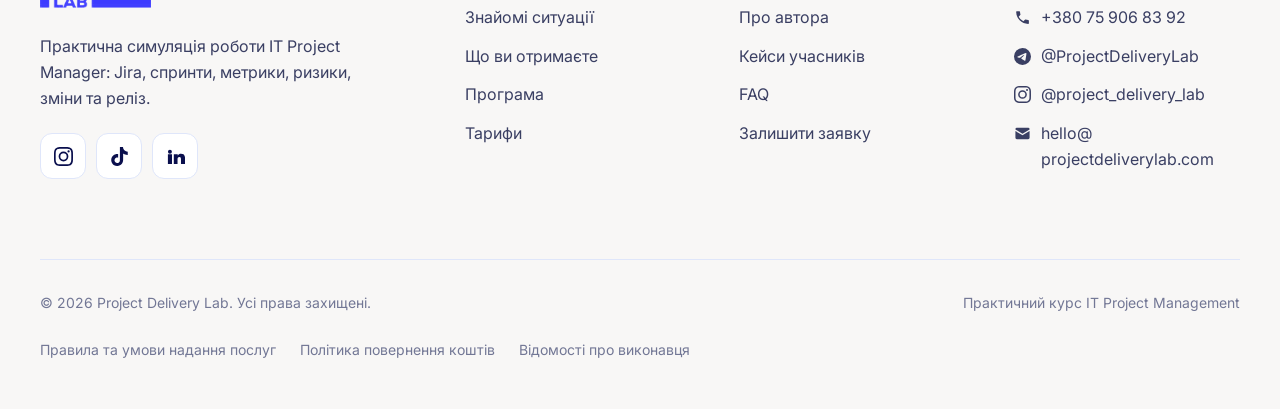
==== commit 3c3c66aa: "Drop the placeholder note next to the footer email Co-Authored-By: Claude Opus 5 <noreply@anthropic." ====
--- a/index.html
+++ b/index.html
@@ -1059,7 +1059,6 @@
 .foot-legal a:hover{color:var(--blue)}
 .foot-legal a:active{color:var(--blue-2)}
 .foot-legal a:focus-visible{outline:2px solid var(--blue);outline-offset:3px}
-.tbd{color:var(--ink-3);font-style:normal}
 .foot-col a.foot-ct{display:flex;align-items:flex-start;gap:10px}
 .foot-ct svg{width:17px;height:17px;flex:none;fill:currentColor;margin-top:4px}
 .foot-ct span{min-width:0;overflow-wrap:anywhere}
@@ -2351,7 +2350,7 @@
           <li><a class="foot-ct" href="tel:+380759068392"><svg viewBox="0 0 24 24" aria-hidden="true"><path d="M6.62 10.79a15.05 15.05 0 0 0 6.59 6.59l2.2-2.2a1 1 0 0 1 1.02-.24c1.12.37 2.33.57 3.57.57a1 1 0 0 1 1 1V20a1 1 0 0 1-1 1A17 17 0 0 1 3 4a1 1 0 0 1 1-1h3.5a1 1 0 0 1 1 1c0 1.25.2 2.45.57 3.57a1 1 0 0 1-.25 1.02l-2.2 2.2z"/></svg><span>+380 75 906 83 92</span></a></li>
           <li><a class="foot-ct" href="https://t.me/ProjectDeliveryLab" target="_blank" rel="noopener"><span class="visually-hidden">Telegram</span><svg viewBox="0 0 24 24" aria-hidden="true"><path d="M11.944 0A12 12 0 0 0 0 12a12 12 0 0 0 12 12 12 12 0 0 0 12-12A12 12 0 0 0 12 0a12 12 0 0 0-.056 0zm4.962 7.224c.1-.002.321.023.465.14a.506.506 0 0 1 .171.325c.016.093.036.306.02.472-.18 1.898-.962 6.502-1.36 8.627-.168.9-.499 1.201-.82 1.23-.696.065-1.225-.46-1.9-.902-1.056-.693-1.653-1.124-2.678-1.8-1.185-.78-.417-1.21.258-1.91.177-.184 3.247-2.977 3.307-3.23.007-.032.014-.15-.056-.212s-.174-.041-.249-.024c-.106.024-1.793 1.14-5.061 3.345-.48.33-.913.49-1.302.48-.428-.008-1.252-.241-1.865-.44-.752-.245-1.349-.374-1.297-.789.027-.216.325-.437.893-.663 3.498-1.524 5.83-2.529 6.998-3.014 3.332-1.386 4.025-1.627 4.476-1.635z"/></svg><span>@ProjectDeliveryLab</span></a></li>
           <li><a class="foot-ct" href="https://www.instagram.com/project_delivery_lab/" target="_blank" rel="noopener"><span class="visually-hidden">Instagram</span><svg viewBox="0 0 24 24" aria-hidden="true"><path d="M12 0C8.74 0 8.333.015 7.053.072 5.775.132 4.905.333 4.14.63c-.789.306-1.459.717-2.126 1.384S.935 3.35.63 4.14C.333 4.905.131 5.775.072 7.053.012 8.333 0 8.74 0 12s.015 3.667.072 4.947c.06 1.277.261 2.148.558 2.913.306.788.717 1.459 1.384 2.126.667.666 1.336 1.079 2.126 1.384.766.296 1.636.499 2.913.558C8.333 23.988 8.74 24 12 24s3.667-.015 4.947-.072c1.277-.06 2.148-.262 2.913-.558.788-.306 1.459-.718 2.126-1.384.666-.667 1.079-1.335 1.384-2.126.296-.765.499-1.636.558-2.913.06-1.28.072-1.687.072-4.947s-.015-3.667-.072-4.947c-.06-1.277-.262-2.149-.558-2.913-.306-.789-.718-1.459-1.384-2.126C21.319 1.347 20.651.935 19.86.63c-.765-.297-1.636-.499-2.913-.558C15.667.012 15.26 0 12 0zm0 2.16c3.203 0 3.585.016 4.85.071 1.17.055 1.805.249 2.227.415.562.217.96.477 1.382.896.419.42.679.819.896 1.381.164.422.36 1.057.413 2.227.057 1.266.07 1.646.07 4.85s-.015 3.585-.074 4.85c-.061 1.17-.256 1.805-.421 2.227-.224.562-.479.96-.899 1.382-.419.419-.824.679-1.38.896-.42.164-1.065.36-2.235.413-1.274.057-1.649.07-4.859.07-3.211 0-3.586-.015-4.859-.074-1.171-.061-1.816-.256-2.236-.421-.569-.224-.96-.479-1.379-.899-.421-.419-.69-.824-.9-1.38-.165-.42-.359-1.065-.42-2.235-.045-1.26-.061-1.649-.061-4.844 0-3.196.016-3.586.061-4.861.061-1.17.255-1.814.42-2.234.21-.57.479-.96.9-1.381.419-.419.81-.689 1.379-.898.42-.166 1.051-.361 2.221-.421 1.275-.045 1.65-.06 4.859-.06zm0 3.678a6.162 6.162 0 1 0 0 12.324 6.162 6.162 0 0 0 0-12.324zM12 16a4 4 0 1 1 0-8 4 4 0 0 1 0 8zm7.846-10.405a1.441 1.441 0 1 1-2.88 0 1.44 1.44 0 0 1 2.88 0z"/></svg><span>@project_delivery_lab</span></a></li>
-          <li><a class="foot-ct" href="mailto:hello@projectdeliverylab.com"><svg viewBox="0 0 24 24" aria-hidden="true"><path d="M2 6a2 2 0 0 1 2-2h16a2 2 0 0 1 2 2v.3l-10 5.9L2 6.3V6zm0 2.6V18a2 2 0 0 0 2 2h16a2 2 0 0 0 2-2V8.6l-9.5 5.6a1 1 0 0 1-1 0L2 8.6z"/></svg><span>hello@<wbr>projectdeliverylab.com <em class="tbd">(уточнюється)</em></span></a></li>
+          <li><a class="foot-ct" href="mailto:hello@projectdeliverylab.com"><svg viewBox="0 0 24 24" aria-hidden="true"><path d="M2 6a2 2 0 0 1 2-2h16a2 2 0 0 1 2 2v.3l-10 5.9L2 6.3V6zm0 2.6V18a2 2 0 0 0 2 2h16a2 2 0 0 0 2-2V8.6l-9.5 5.6a1 1 0 0 1-1 0L2 8.6z"/></svg><span>hello@<wbr>projectdeliverylab.com</span></a></li>
         </ul>
       </div>
     </div>
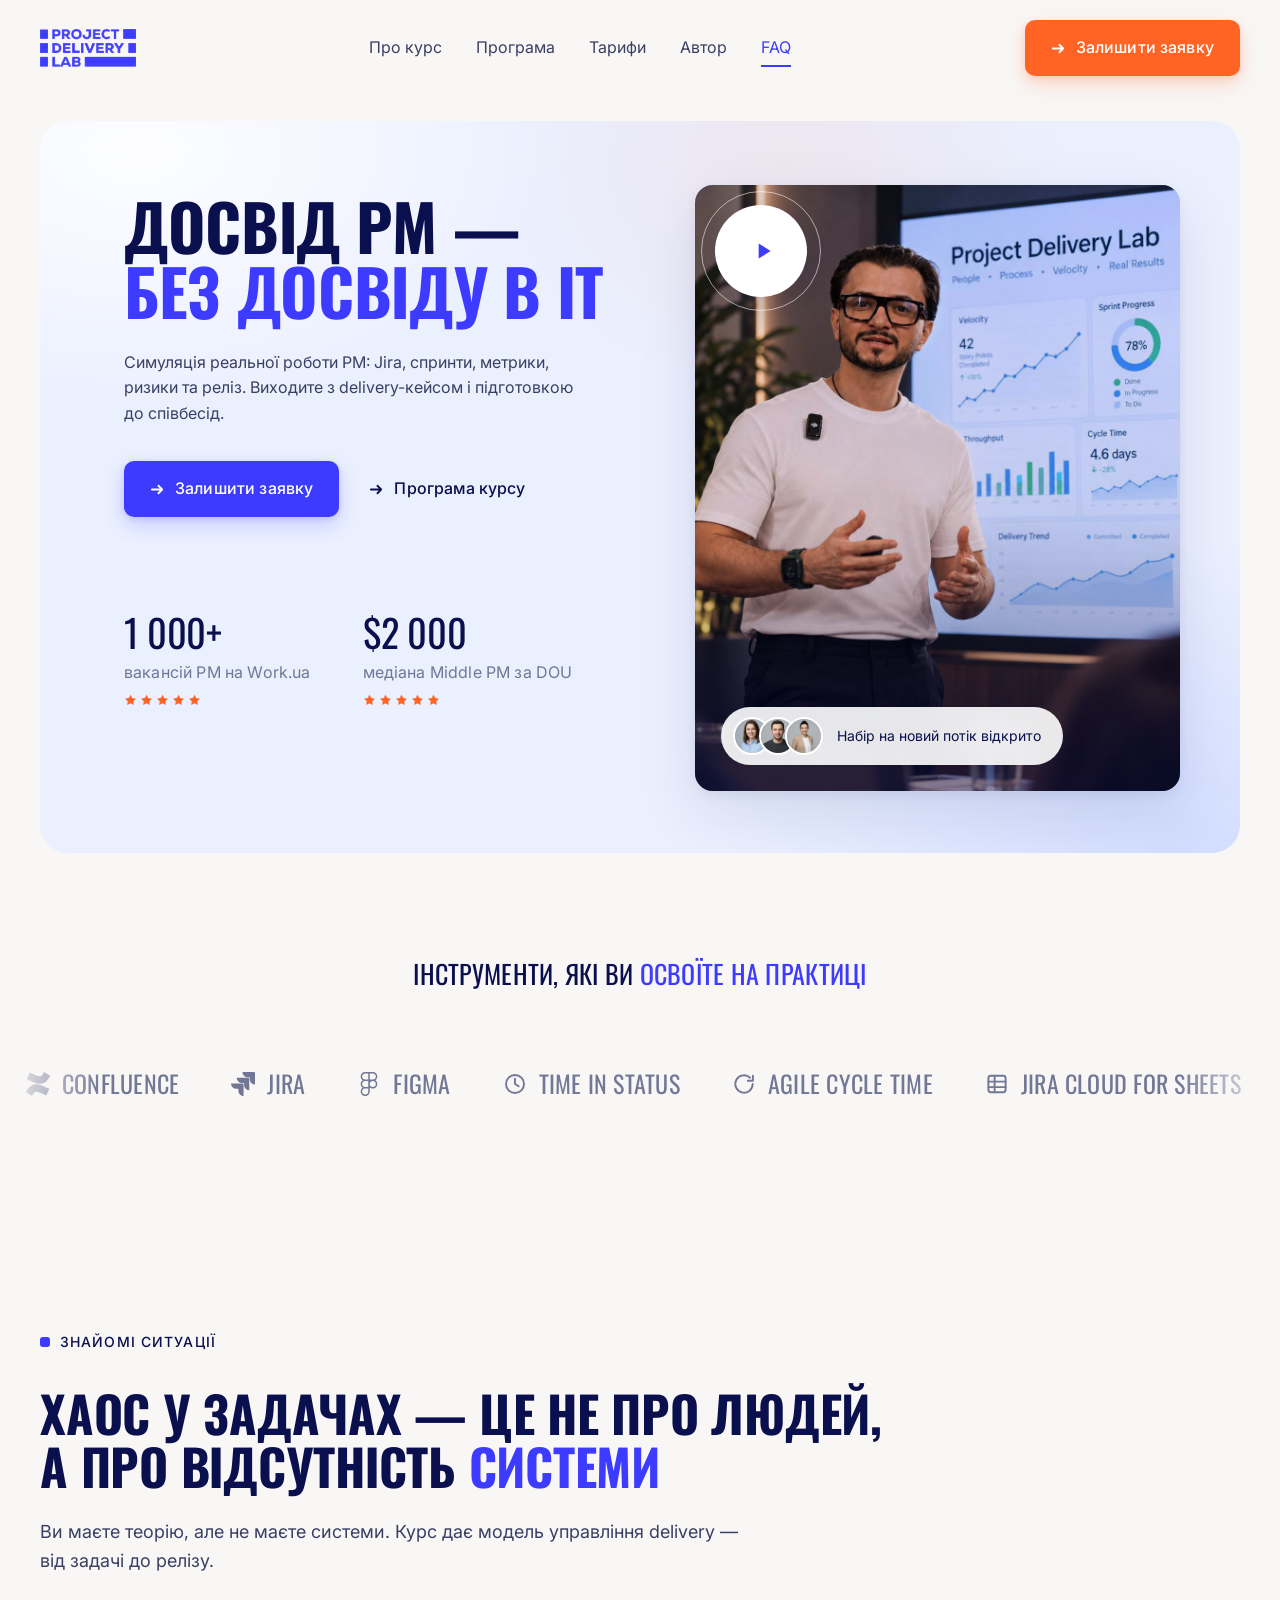
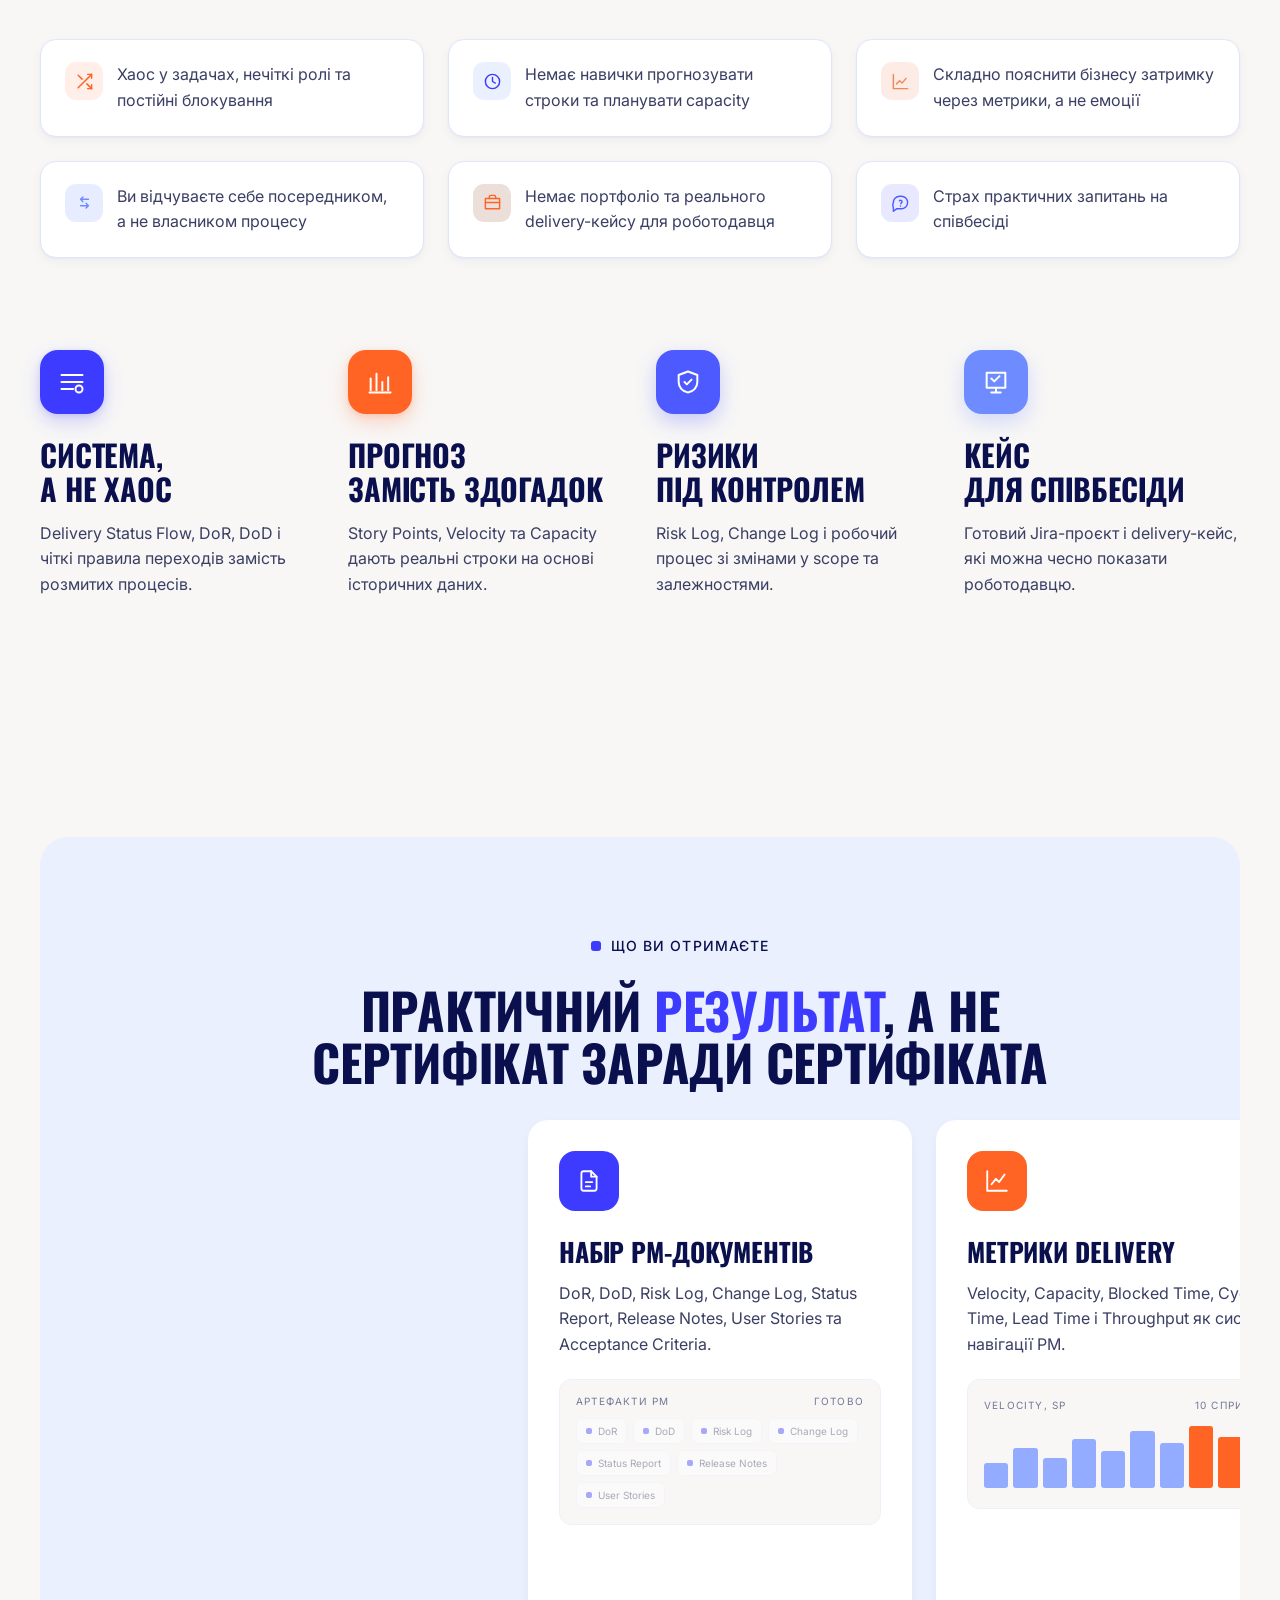
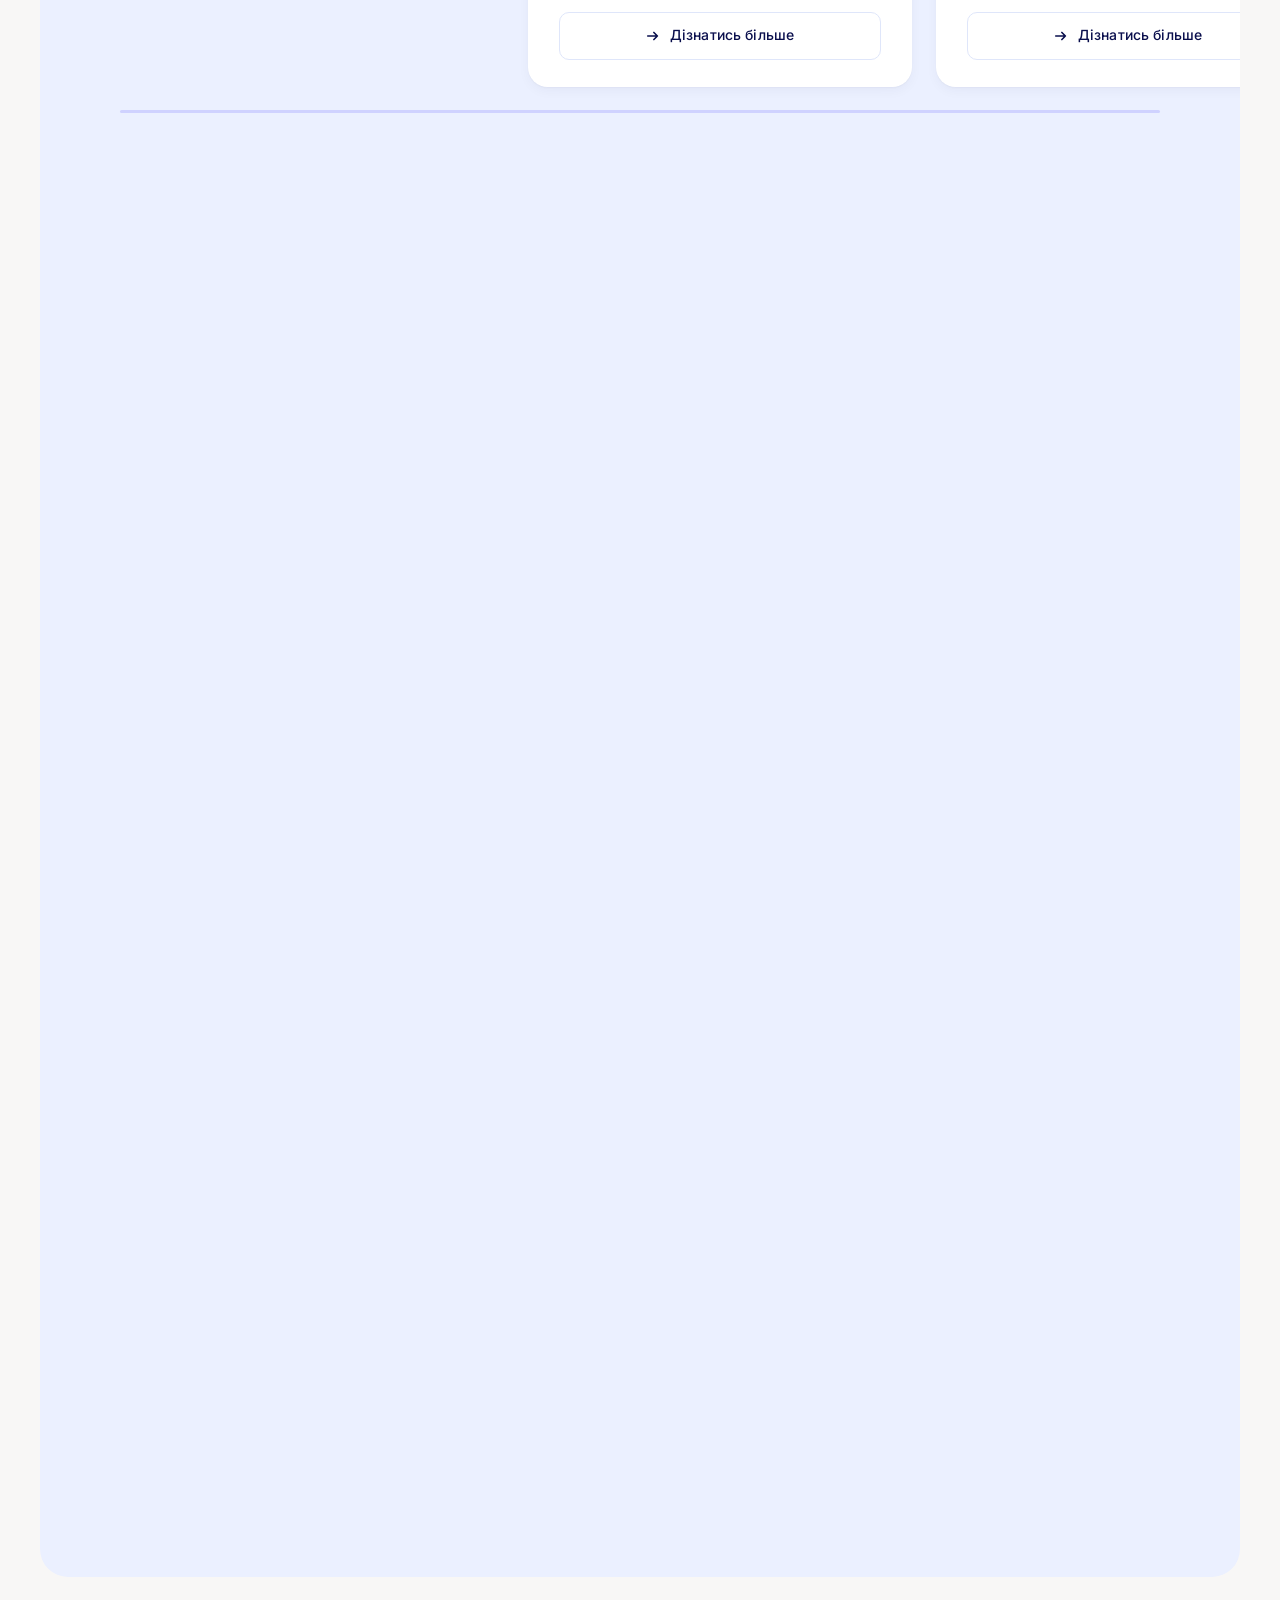
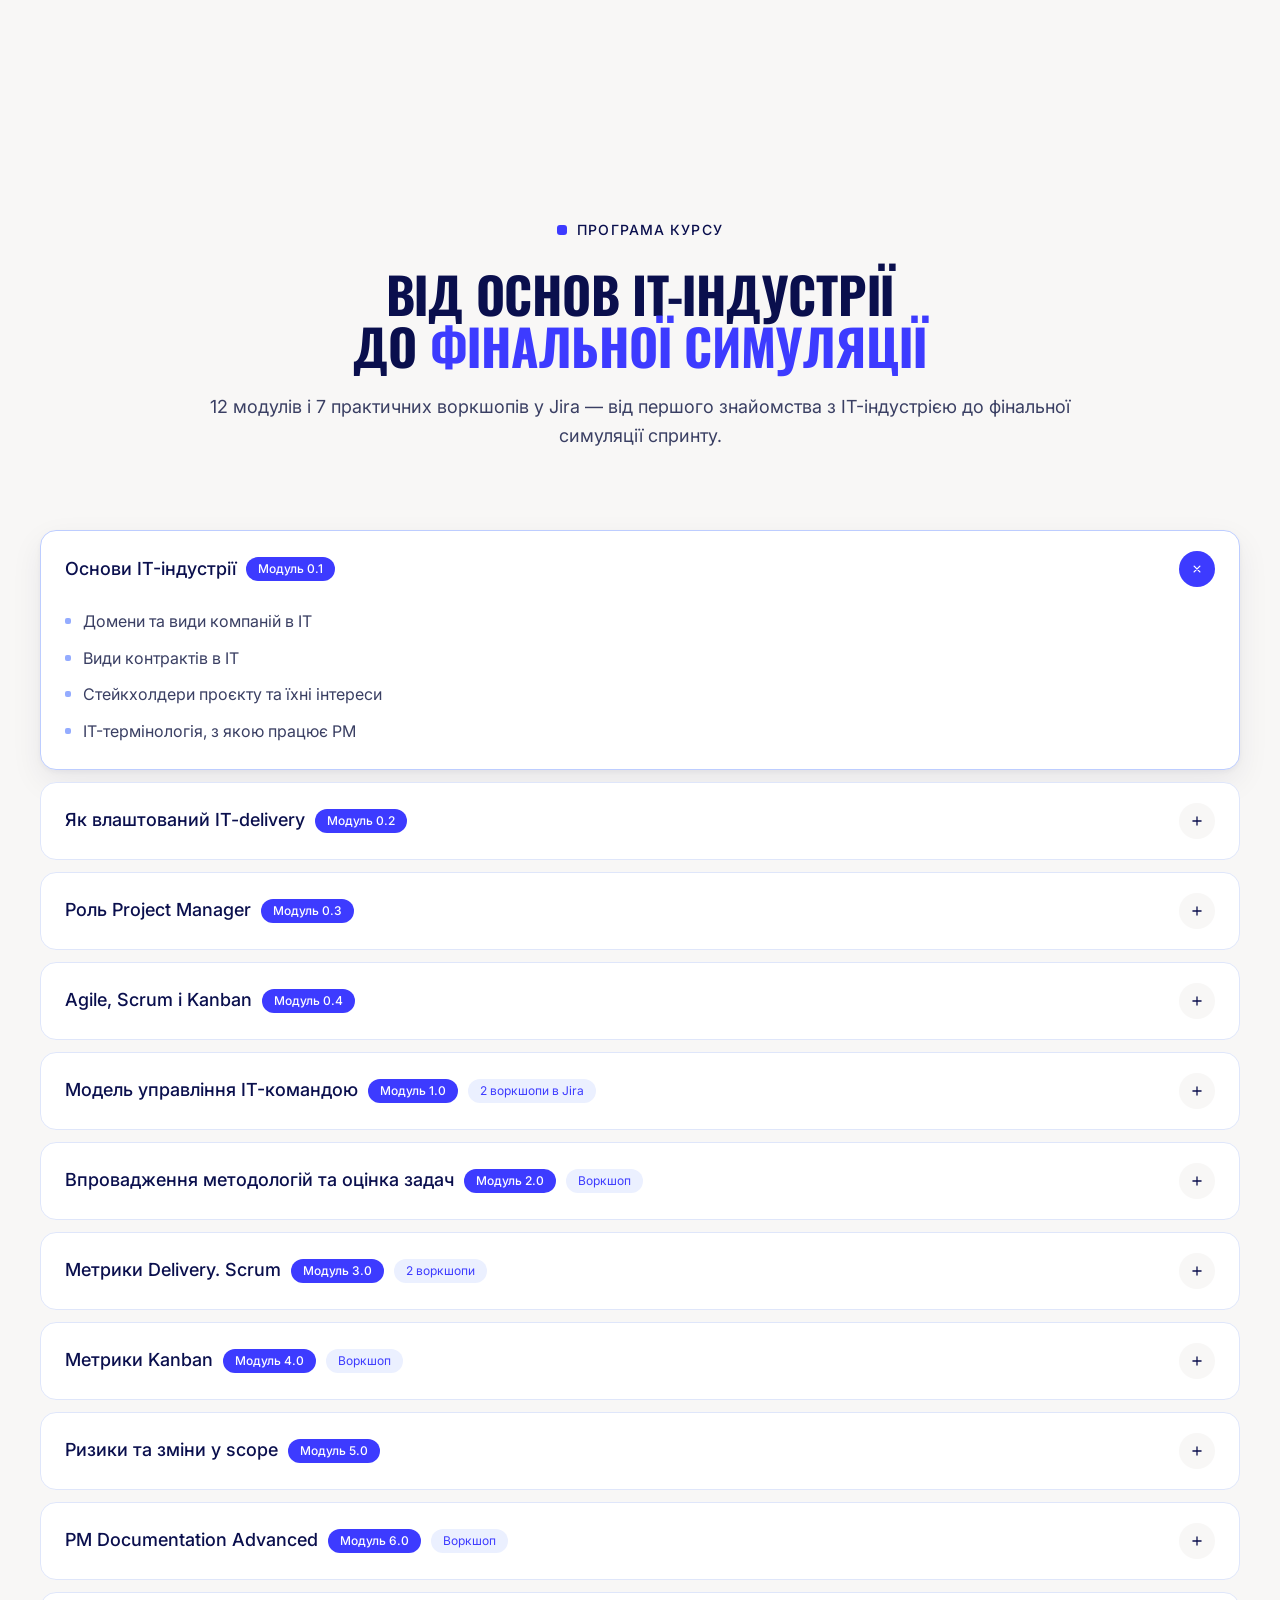
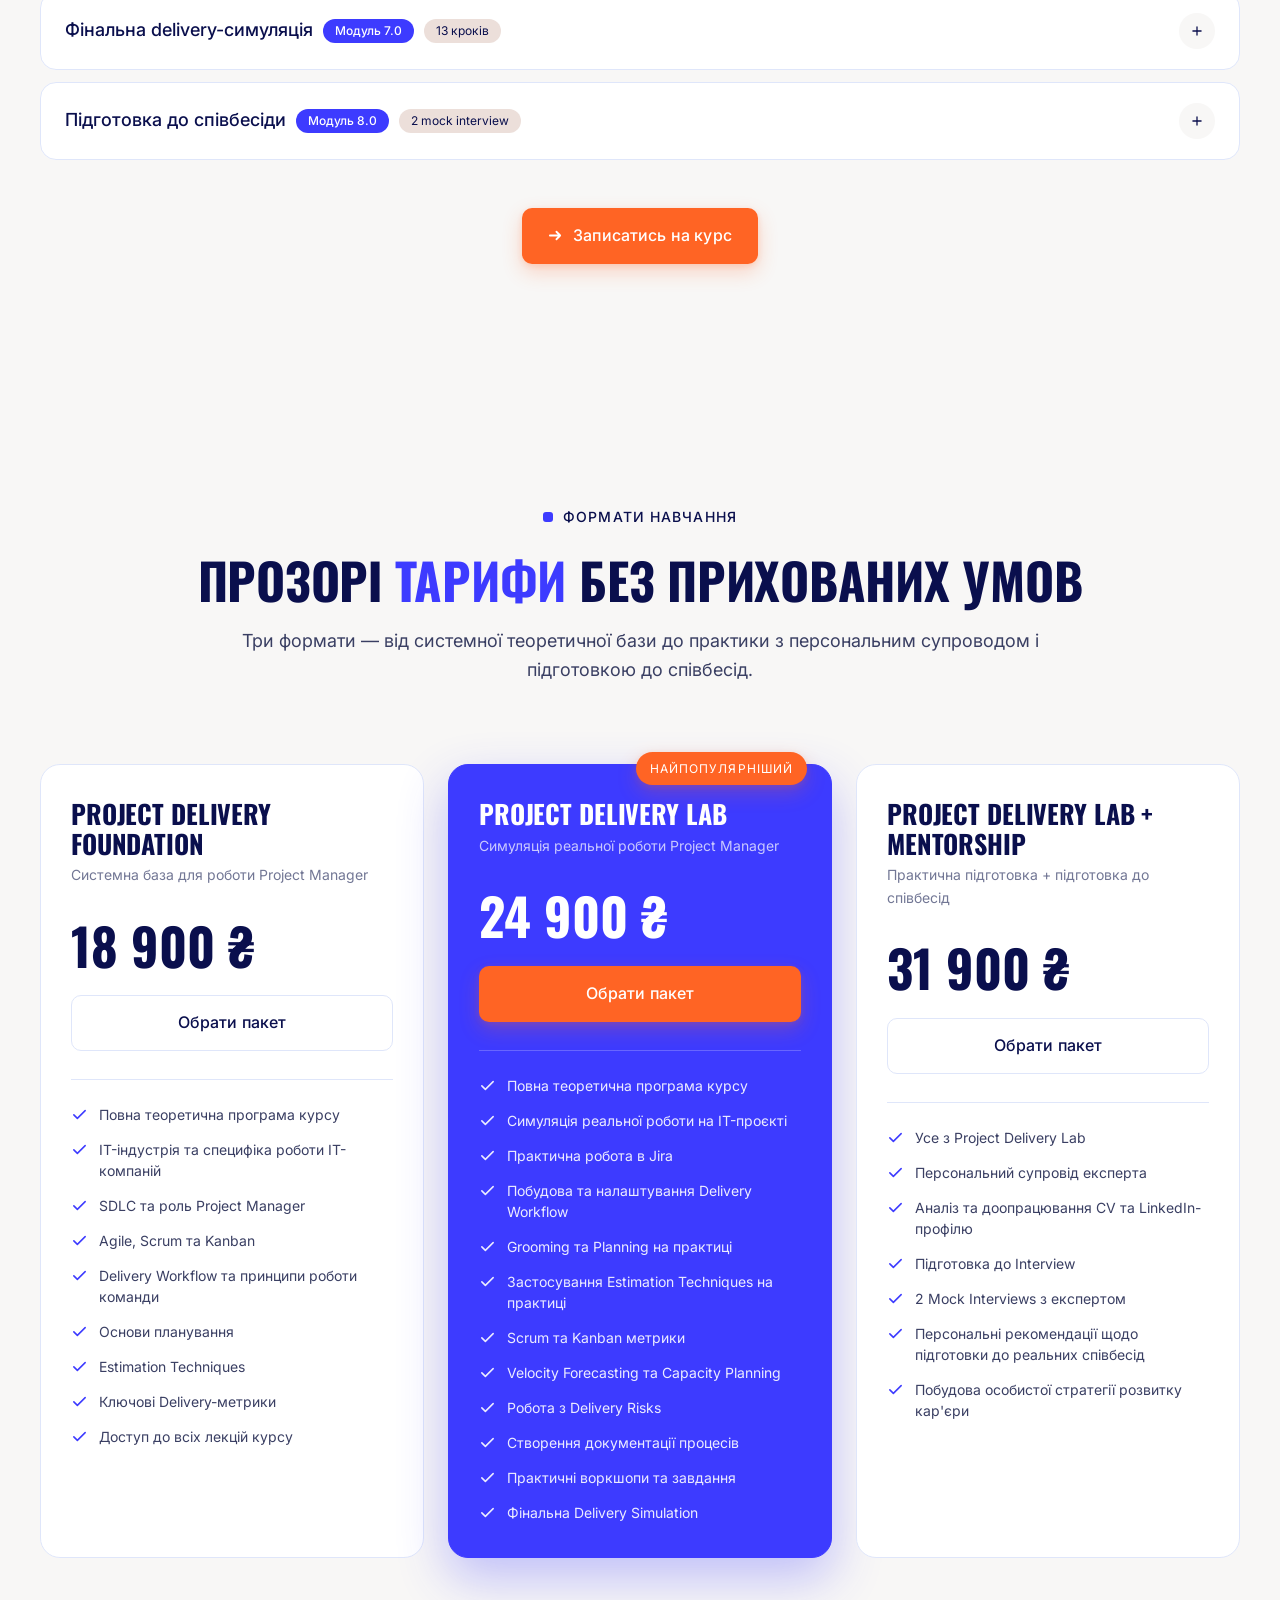
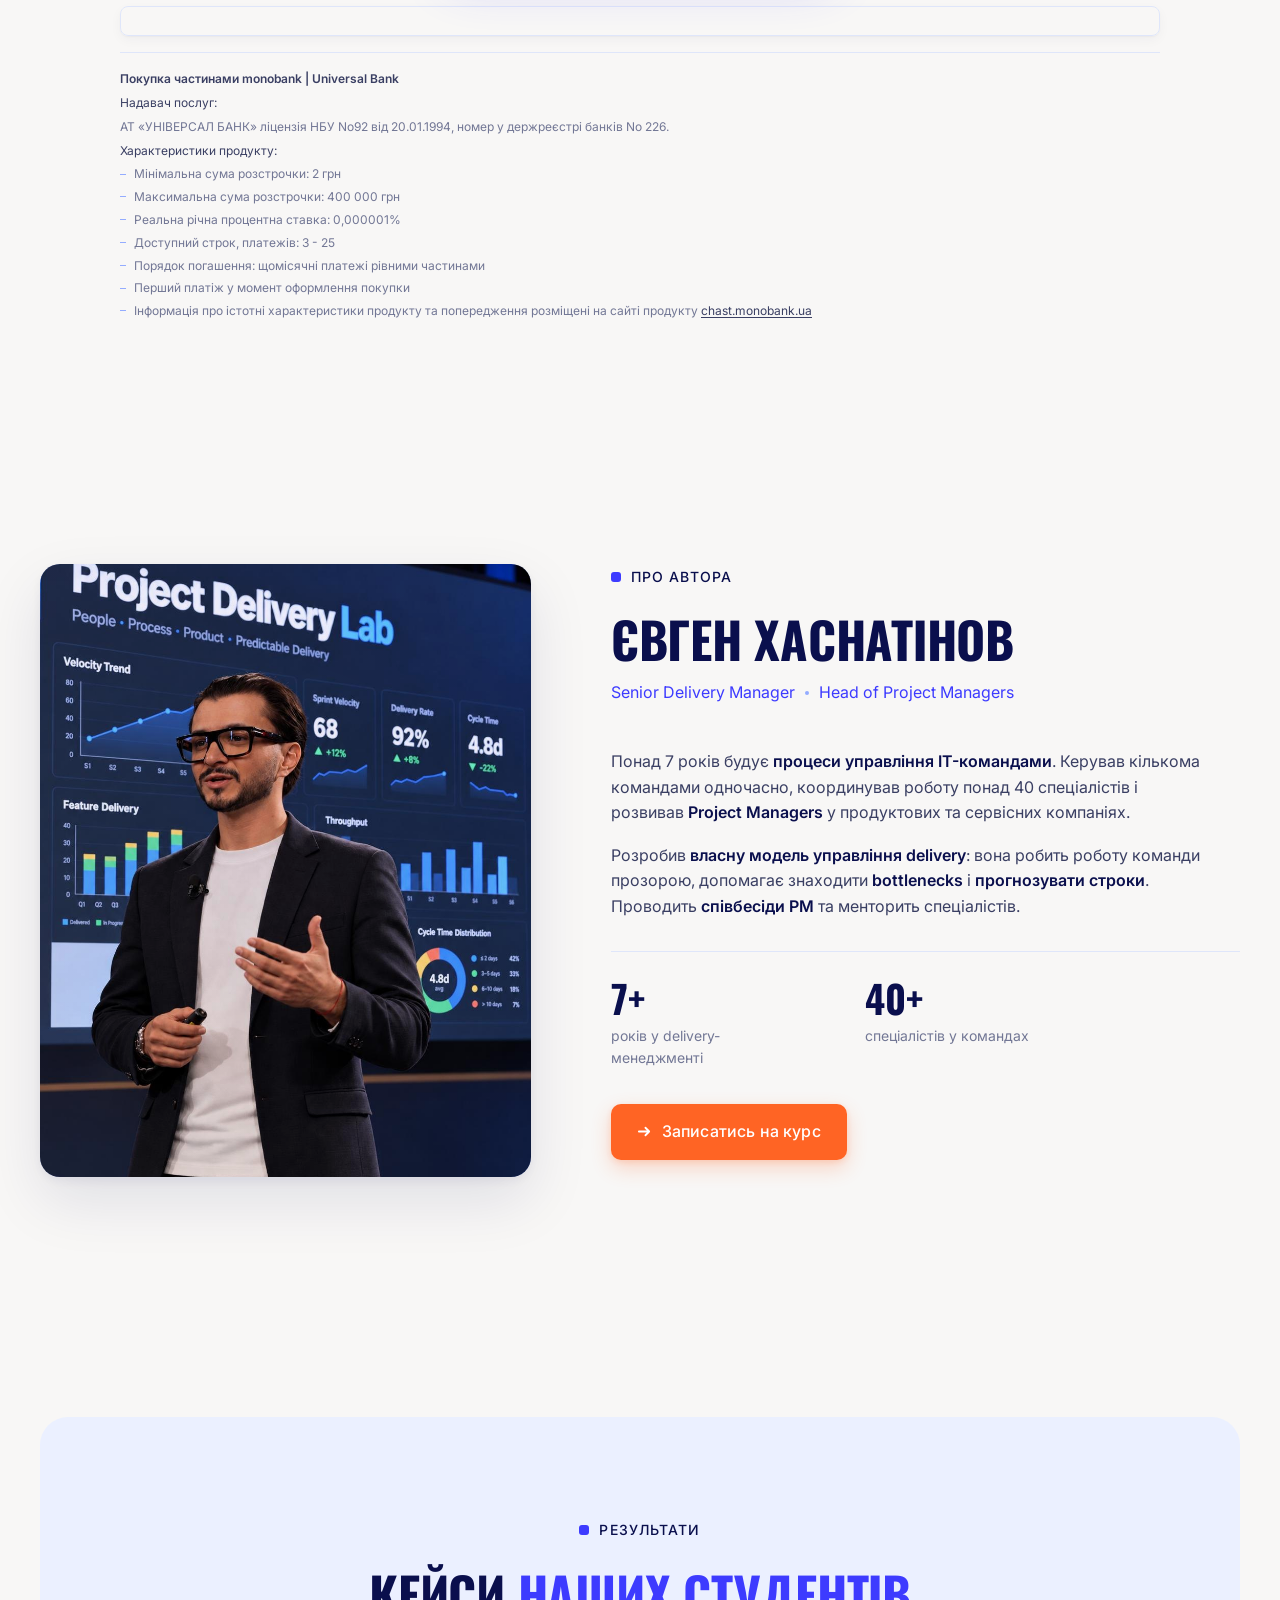
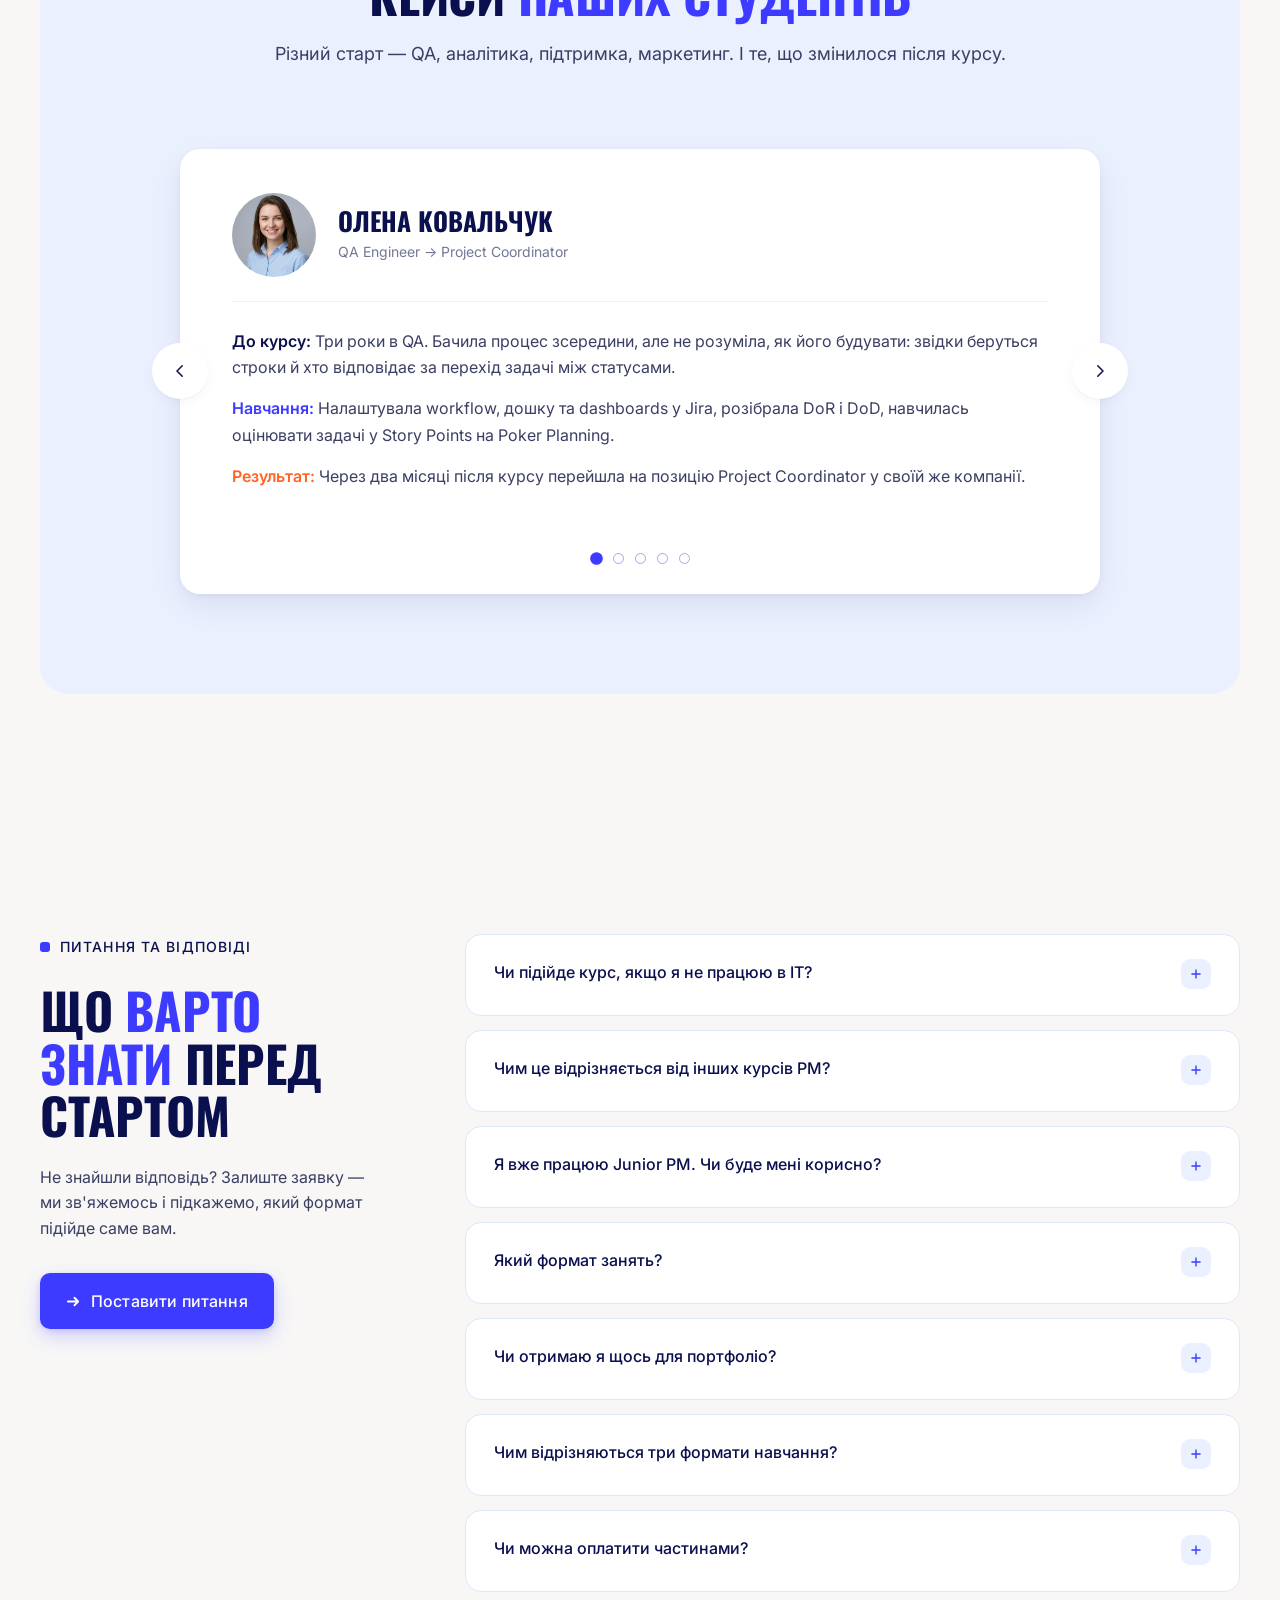
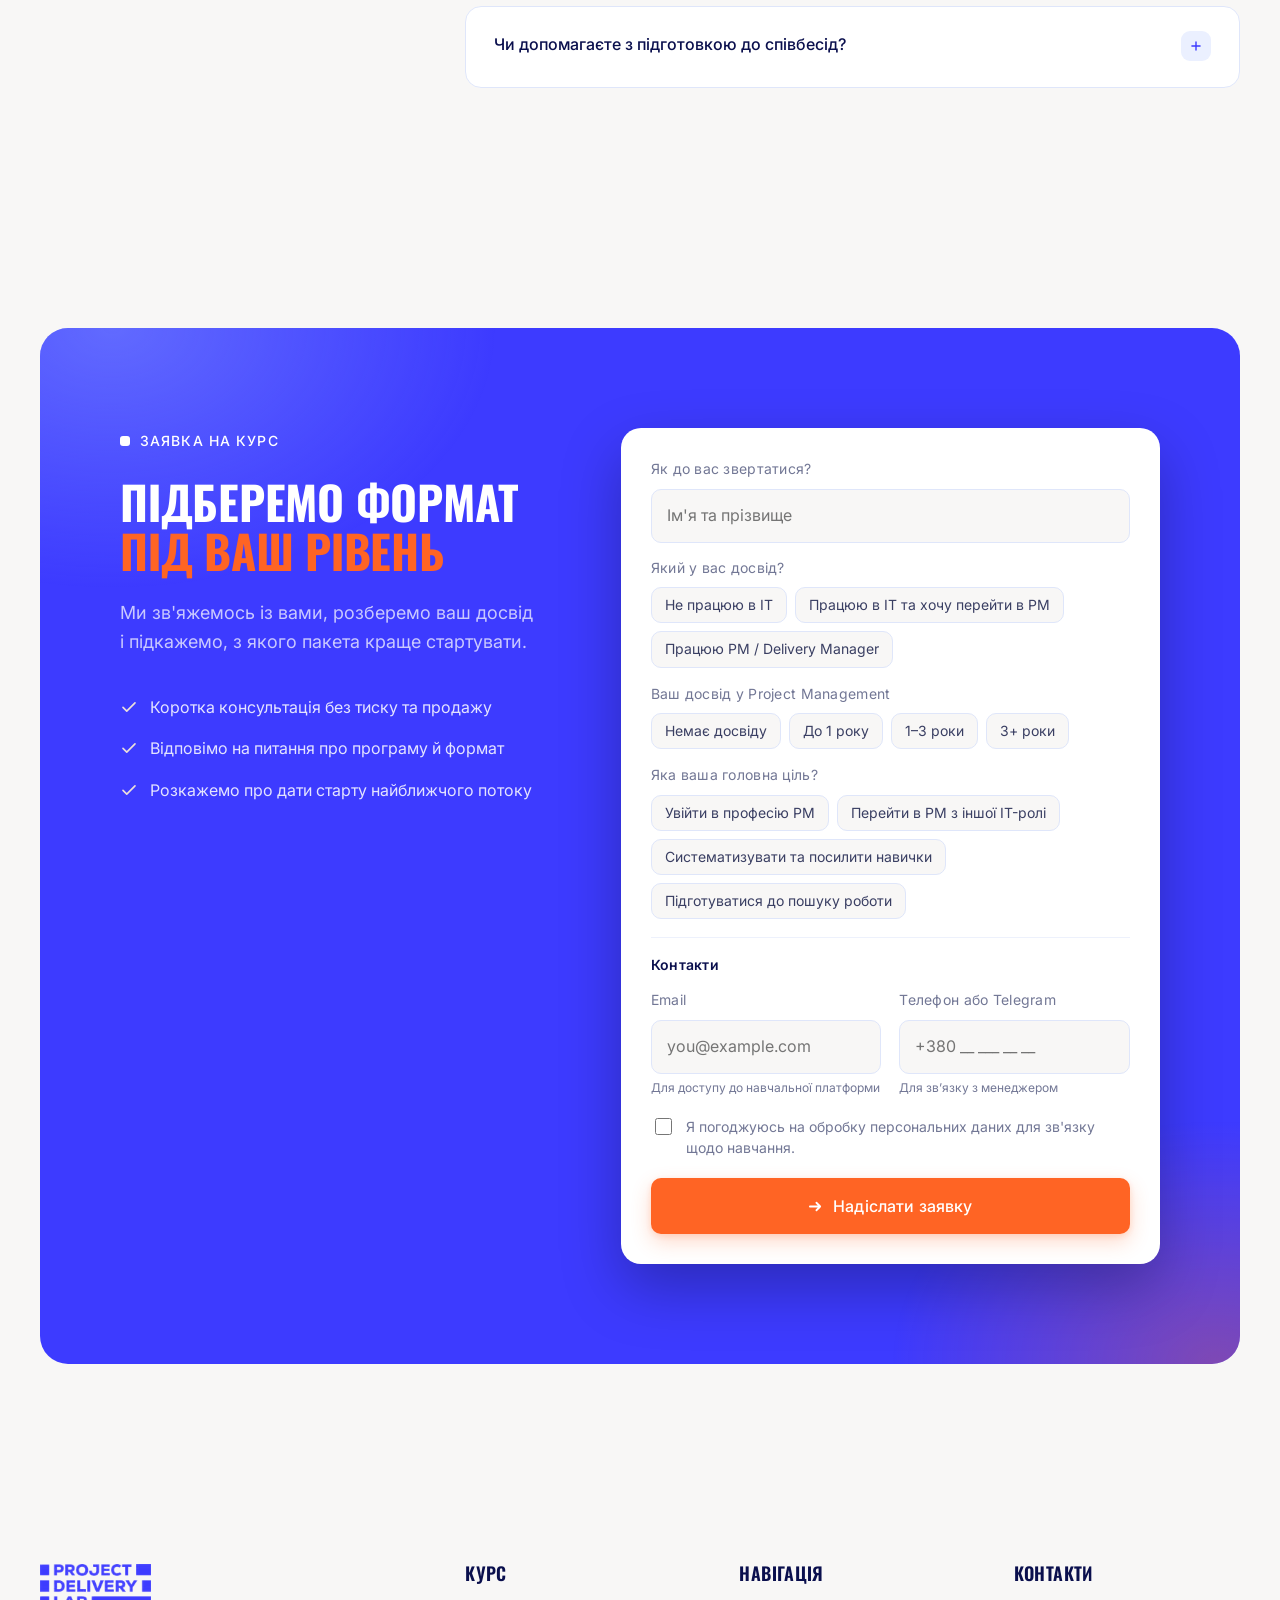
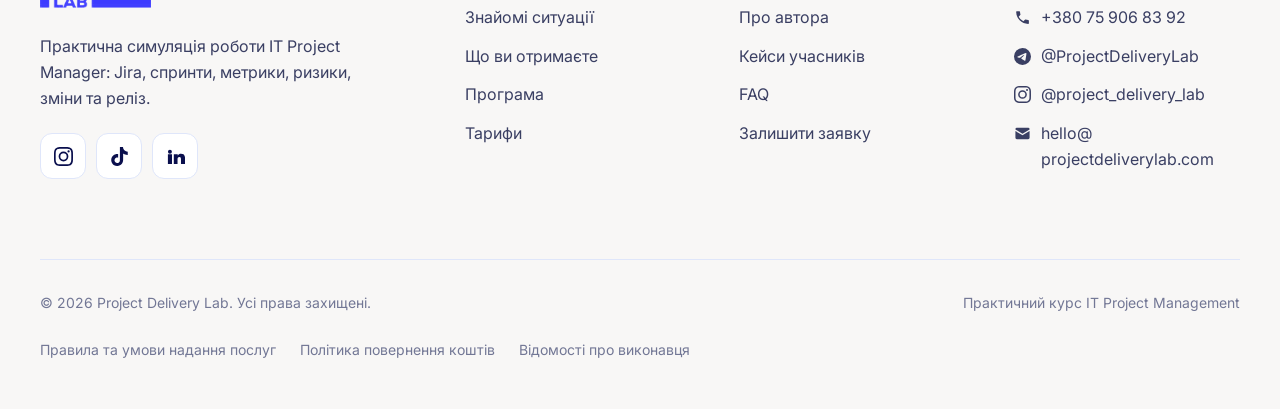
==== commit 79ed479f: "Spell the ticker item AI Promt Co-Authored-By: Claude Opus 5 <noreply@anthropic.com>" ====
--- a/index.html
+++ b/index.html
@@ -364,7 +364,7 @@
 .tool{padding:0 26px}
 .tool svg{width:24px;height:24px;flex:none;display:block;fill:currentColor}
 /* Для Time in Status, Agile Cycle Time, Jira Cloud for Sheets, Go Retro та
-   AI Prompt офіційних знаків немає — це контурні гліфи за змістом інструмента. */
+   AI Promt офіційних знаків немає — це контурні гліфи за змістом інструмента. */
 .tool svg.glyph{fill:none;stroke:currentColor;stroke-width:1.9;stroke-linecap:round;stroke-linejoin:round}
 .tool:hover{color:var(--ink);transform:translateY(-2px)}
 
@@ -1361,7 +1361,7 @@
           <span class="tool"><svg viewBox="0 0 24 24" class="glyph" aria-hidden="true"><rect x="3.4" y="3.8" width="17.2" height="16.4" rx="2.4"/><path d="M3.4 9.6h17.2M3.4 15.1h17.2M9.6 3.8v16.4"/></svg>Jira Cloud for Sheets</span>
           <span class="tool"><svg viewBox="0 0 24 24" aria-hidden="true"><path d="M4.459 4.208c.746.606 1.026.56 2.428.466l13.215-.793c.28 0 .047-.28-.046-.326L17.86 1.968c-.42-.326-.981-.7-2.055-.607L3.01 2.295c-.466.046-.56.28-.374.466zm.793 3.08v13.904c0 .747.373 1.027 1.214.98l14.523-.84c.841-.046.935-.56.935-1.167V6.354c0-.606-.233-.933-.748-.887l-15.177.887c-.56.047-.747.327-.747.933zm14.337.745c.093.42 0 .84-.42.888l-.7.14v10.264c-.608.327-1.168.514-1.635.514-.748 0-.935-.234-1.495-.933l-4.577-7.186v6.952L12.21 19s0 .84-1.168.84l-3.222.186c-.093-.186 0-.653.327-.746l.84-.233V9.854L7.822 9.76c-.094-.42.14-1.026.793-1.073l3.456-.233 4.764 7.279v-6.44l-1.215-.139c-.093-.514.28-.887.747-.933zM1.936 1.035l13.31-.98c1.634-.14 2.055-.047 3.082.7l4.249 2.986c.7.513.934.653.934 1.213v16.378c0 1.026-.373 1.634-1.68 1.726l-15.458.934c-.98.047-1.448-.093-1.962-.747l-3.129-4.06c-.56-.747-.793-1.306-.793-1.96V2.667c0-.839.374-1.54 1.447-1.632z"/></svg>Notion</span>
           <span class="tool"><svg viewBox="0 0 24 24" class="glyph" aria-hidden="true"><rect x="3" y="4.2" width="18" height="15.6" rx="2.4"/><path d="M7.6 8.3v7.4M12 8.3v4.4M16.4 8.3v7.4"/></svg>Go Retro</span>
-          <span class="tool"><svg viewBox="0 0 24 24" class="glyph" aria-hidden="true"><path d="M12 3.2l1.75 4.75L18.5 9.7l-4.75 1.75L12 16.2l-1.75-4.75L5.5 9.7l4.75-1.75z"/><path d="M18.6 15.1l.8 2.1 2.1.8-2.1.8-.8 2.1-.8-2.1-2.1-.8 2.1-.8z"/></svg>AI Prompt</span>
+          <span class="tool"><svg viewBox="0 0 24 24" class="glyph" aria-hidden="true"><path d="M12 3.2l1.75 4.75L18.5 9.7l-4.75 1.75L12 16.2l-1.75-4.75L5.5 9.7l4.75-1.75z"/><path d="M18.6 15.1l.8 2.1 2.1.8-2.1.8-.8 2.1-.8-2.1-2.1-.8 2.1-.8z"/></svg>AI Promt</span>
         </div>
         <div class="tools-set tools-set--dup" aria-hidden="true">
           <span class="tool"><svg viewBox="0 0 24 24" aria-hidden="true"><path d="M.87 18.257c-.248.382-.53.875-.763 1.245a.764.764 0 0 0 .255 1.04l4.965 3.054a.764.764 0 0 0 1.058-.26c.199-.332.454-.763.733-1.221 1.967-3.247 3.945-2.853 7.508-1.146l4.957 2.337a.764.764 0 0 0 1.028-.382l2.364-5.346a.764.764 0 0 0-.382-1 599.851 599.851 0 0 1-4.965-2.361C10.911 10.97 5.224 11.185.87 18.257zM23.131 5.743c.249-.405.531-.875.764-1.25a.764.764 0 0 0-.256-1.034L18.675.404a.764.764 0 0 0-1.058.26c-.195.335-.451.763-.734 1.225-1.966 3.246-3.945 2.85-7.508 1.146L4.437.694a.764.764 0 0 0-1.027.382L1.046 6.422a.764.764 0 0 0 .382 1c1.039.49 3.105 1.467 4.965 2.361 6.698 3.246 12.392 3.029 16.738-4.04z"/></svg>Confluence</span>
@@ -1372,7 +1372,7 @@
           <span class="tool"><svg viewBox="0 0 24 24" class="glyph" aria-hidden="true"><rect x="3.4" y="3.8" width="17.2" height="16.4" rx="2.4"/><path d="M3.4 9.6h17.2M3.4 15.1h17.2M9.6 3.8v16.4"/></svg>Jira Cloud for Sheets</span>
           <span class="tool"><svg viewBox="0 0 24 24" aria-hidden="true"><path d="M4.459 4.208c.746.606 1.026.56 2.428.466l13.215-.793c.28 0 .047-.28-.046-.326L17.86 1.968c-.42-.326-.981-.7-2.055-.607L3.01 2.295c-.466.046-.56.28-.374.466zm.793 3.08v13.904c0 .747.373 1.027 1.214.98l14.523-.84c.841-.046.935-.56.935-1.167V6.354c0-.606-.233-.933-.748-.887l-15.177.887c-.56.047-.747.327-.747.933zm14.337.745c.093.42 0 .84-.42.888l-.7.14v10.264c-.608.327-1.168.514-1.635.514-.748 0-.935-.234-1.495-.933l-4.577-7.186v6.952L12.21 19s0 .84-1.168.84l-3.222.186c-.093-.186 0-.653.327-.746l.84-.233V9.854L7.822 9.76c-.094-.42.14-1.026.793-1.073l3.456-.233 4.764 7.279v-6.44l-1.215-.139c-.093-.514.28-.887.747-.933zM1.936 1.035l13.31-.98c1.634-.14 2.055-.047 3.082.7l4.249 2.986c.7.513.934.653.934 1.213v16.378c0 1.026-.373 1.634-1.68 1.726l-15.458.934c-.98.047-1.448-.093-1.962-.747l-3.129-4.06c-.56-.747-.793-1.306-.793-1.96V2.667c0-.839.374-1.54 1.447-1.632z"/></svg>Notion</span>
           <span class="tool"><svg viewBox="0 0 24 24" class="glyph" aria-hidden="true"><rect x="3" y="4.2" width="18" height="15.6" rx="2.4"/><path d="M7.6 8.3v7.4M12 8.3v4.4M16.4 8.3v7.4"/></svg>Go Retro</span>
-          <span class="tool"><svg viewBox="0 0 24 24" class="glyph" aria-hidden="true"><path d="M12 3.2l1.75 4.75L18.5 9.7l-4.75 1.75L12 16.2l-1.75-4.75L5.5 9.7l4.75-1.75z"/><path d="M18.6 15.1l.8 2.1 2.1.8-2.1.8-.8 2.1-.8-2.1-2.1-.8 2.1-.8z"/></svg>AI Prompt</span>
+          <span class="tool"><svg viewBox="0 0 24 24" class="glyph" aria-hidden="true"><path d="M12 3.2l1.75 4.75L18.5 9.7l-4.75 1.75L12 16.2l-1.75-4.75L5.5 9.7l4.75-1.75z"/><path d="M18.6 15.1l.8 2.1 2.1.8-2.1.8-.8 2.1-.8-2.1-2.1-.8 2.1-.8z"/></svg>AI Promt</span>
         </div>
       </div>
     </div>
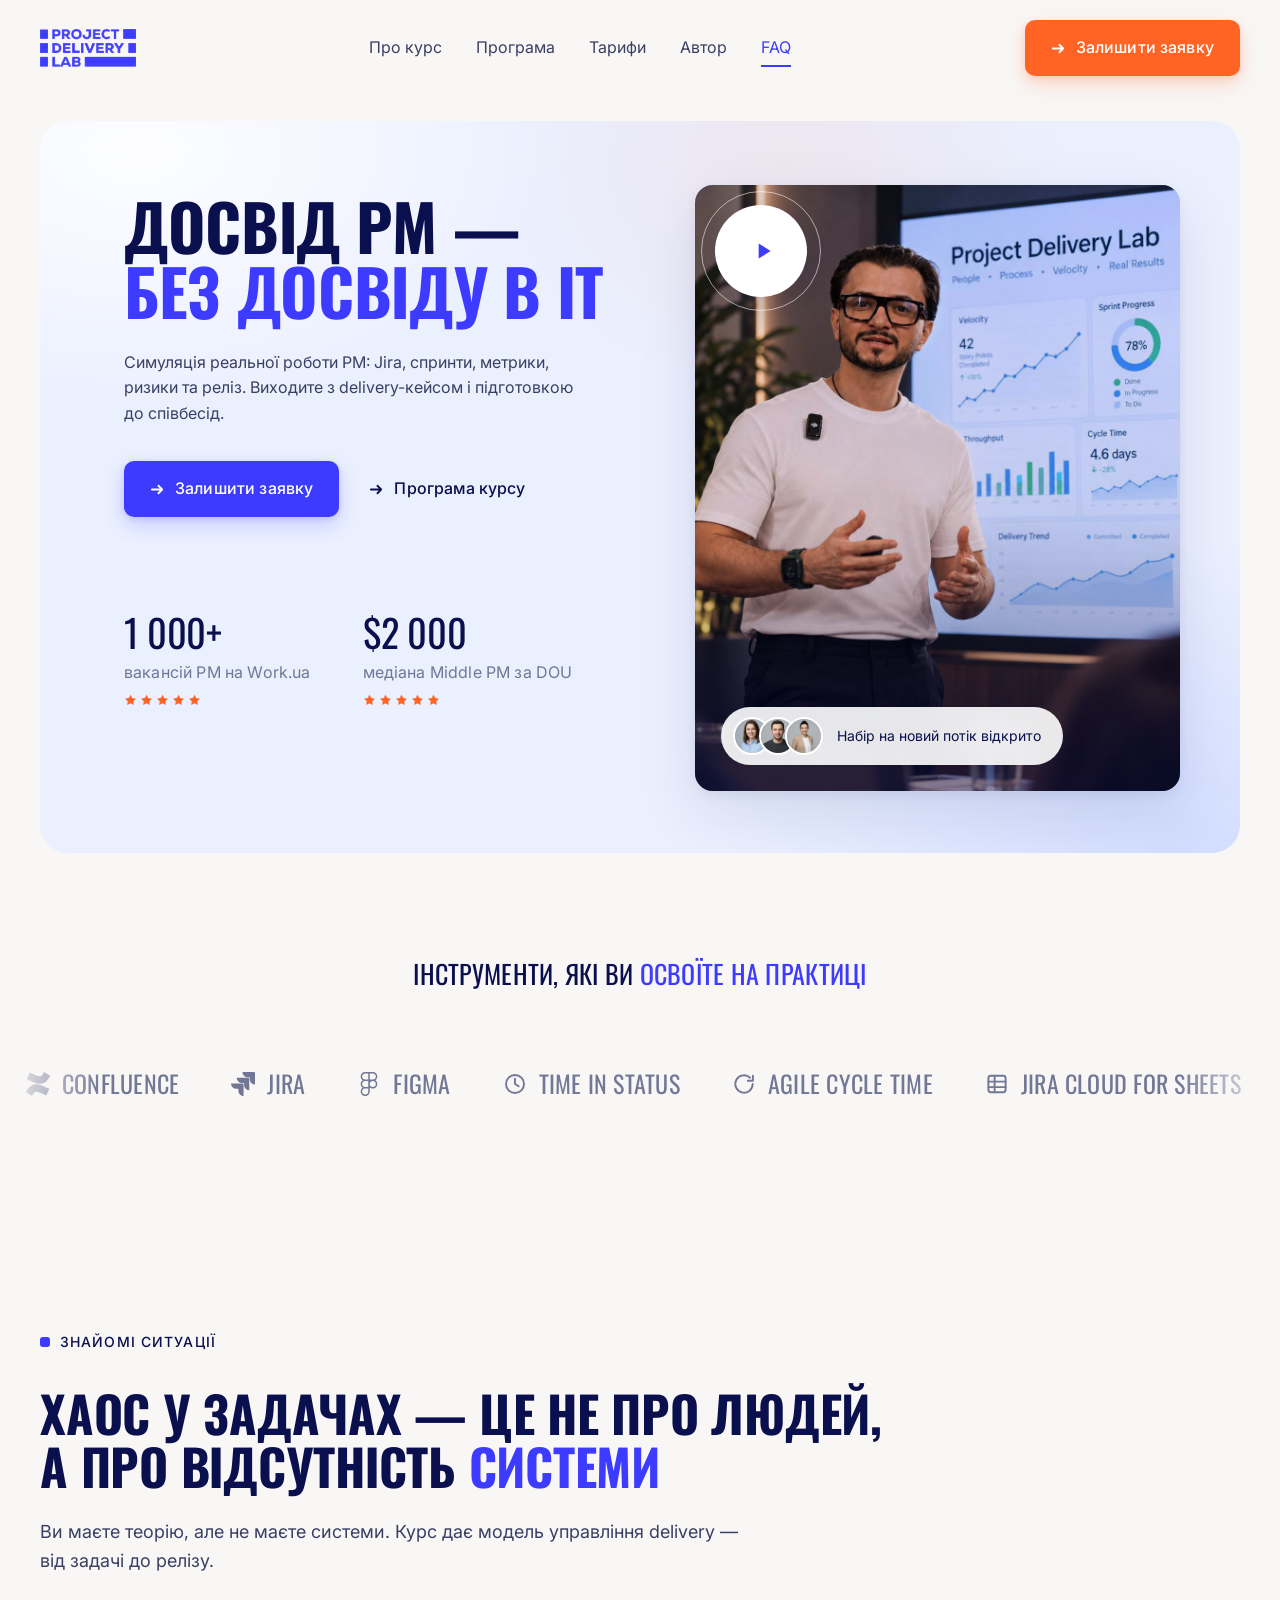
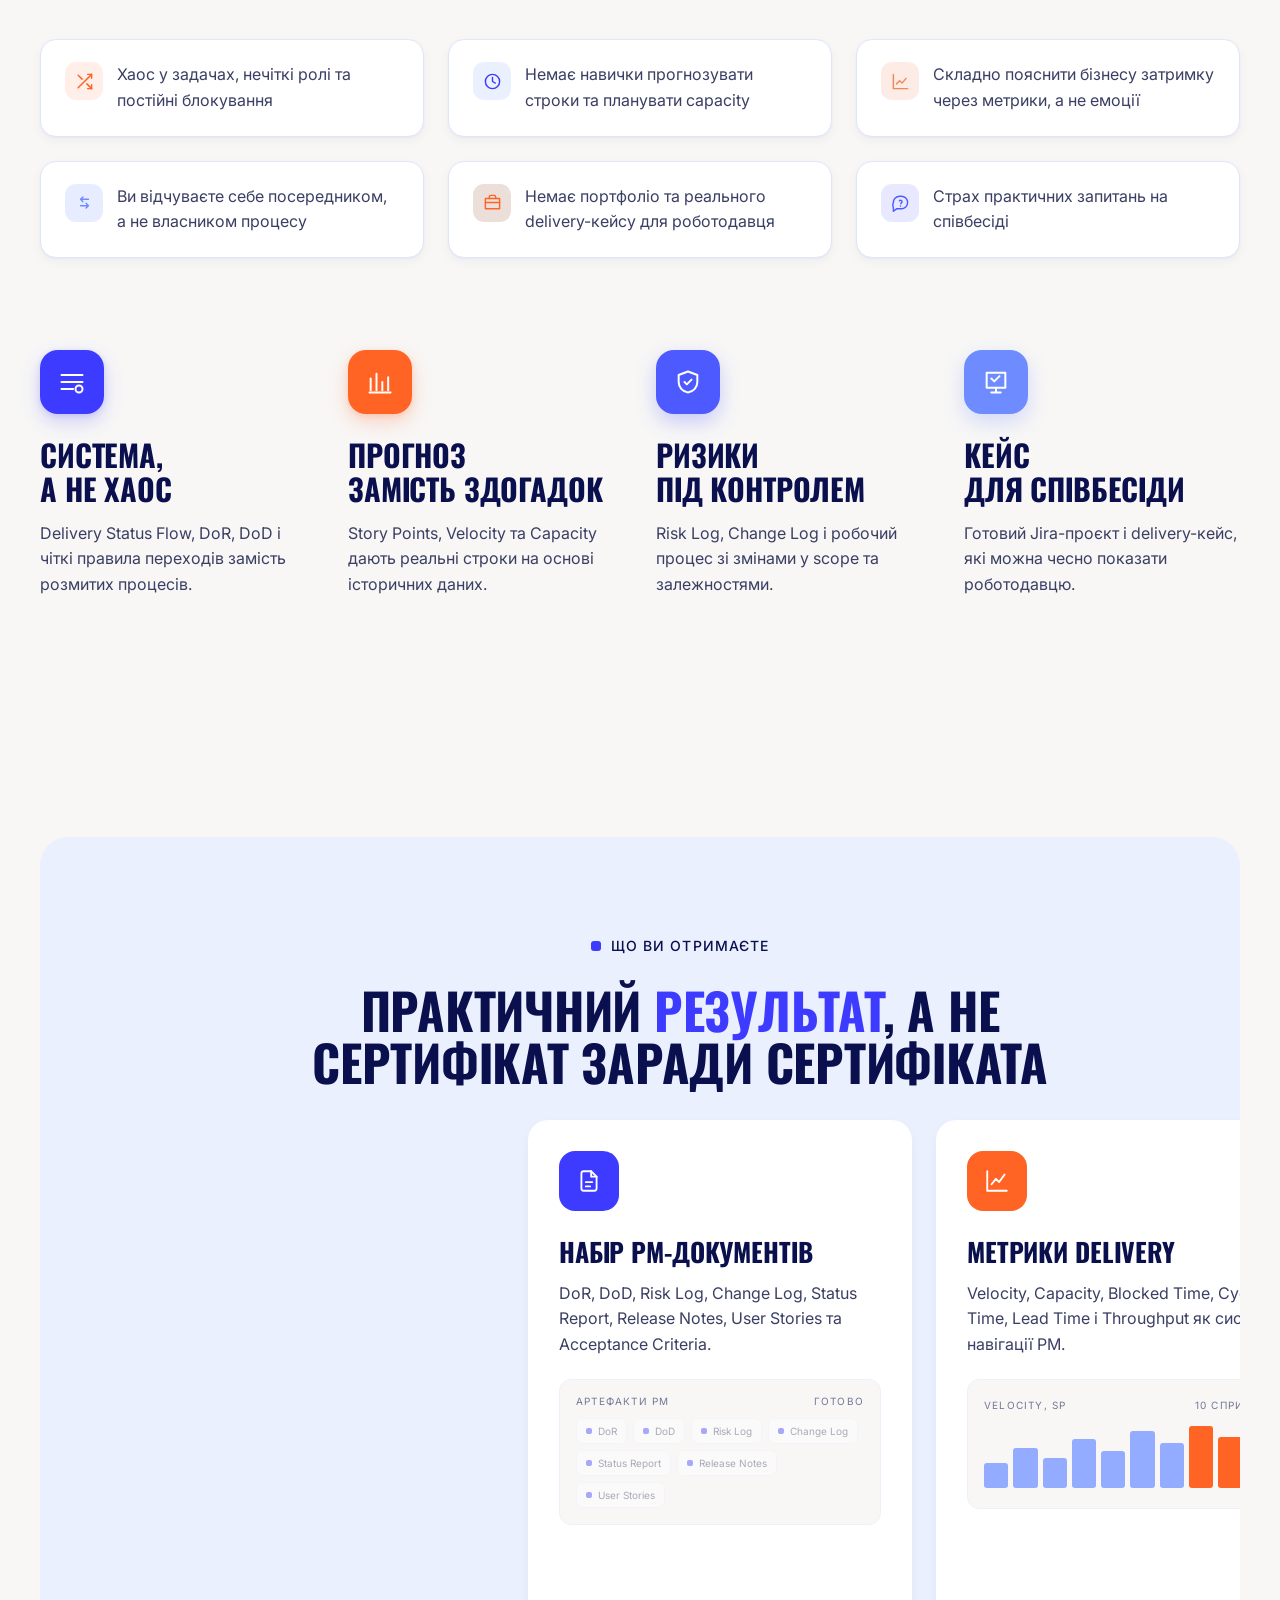
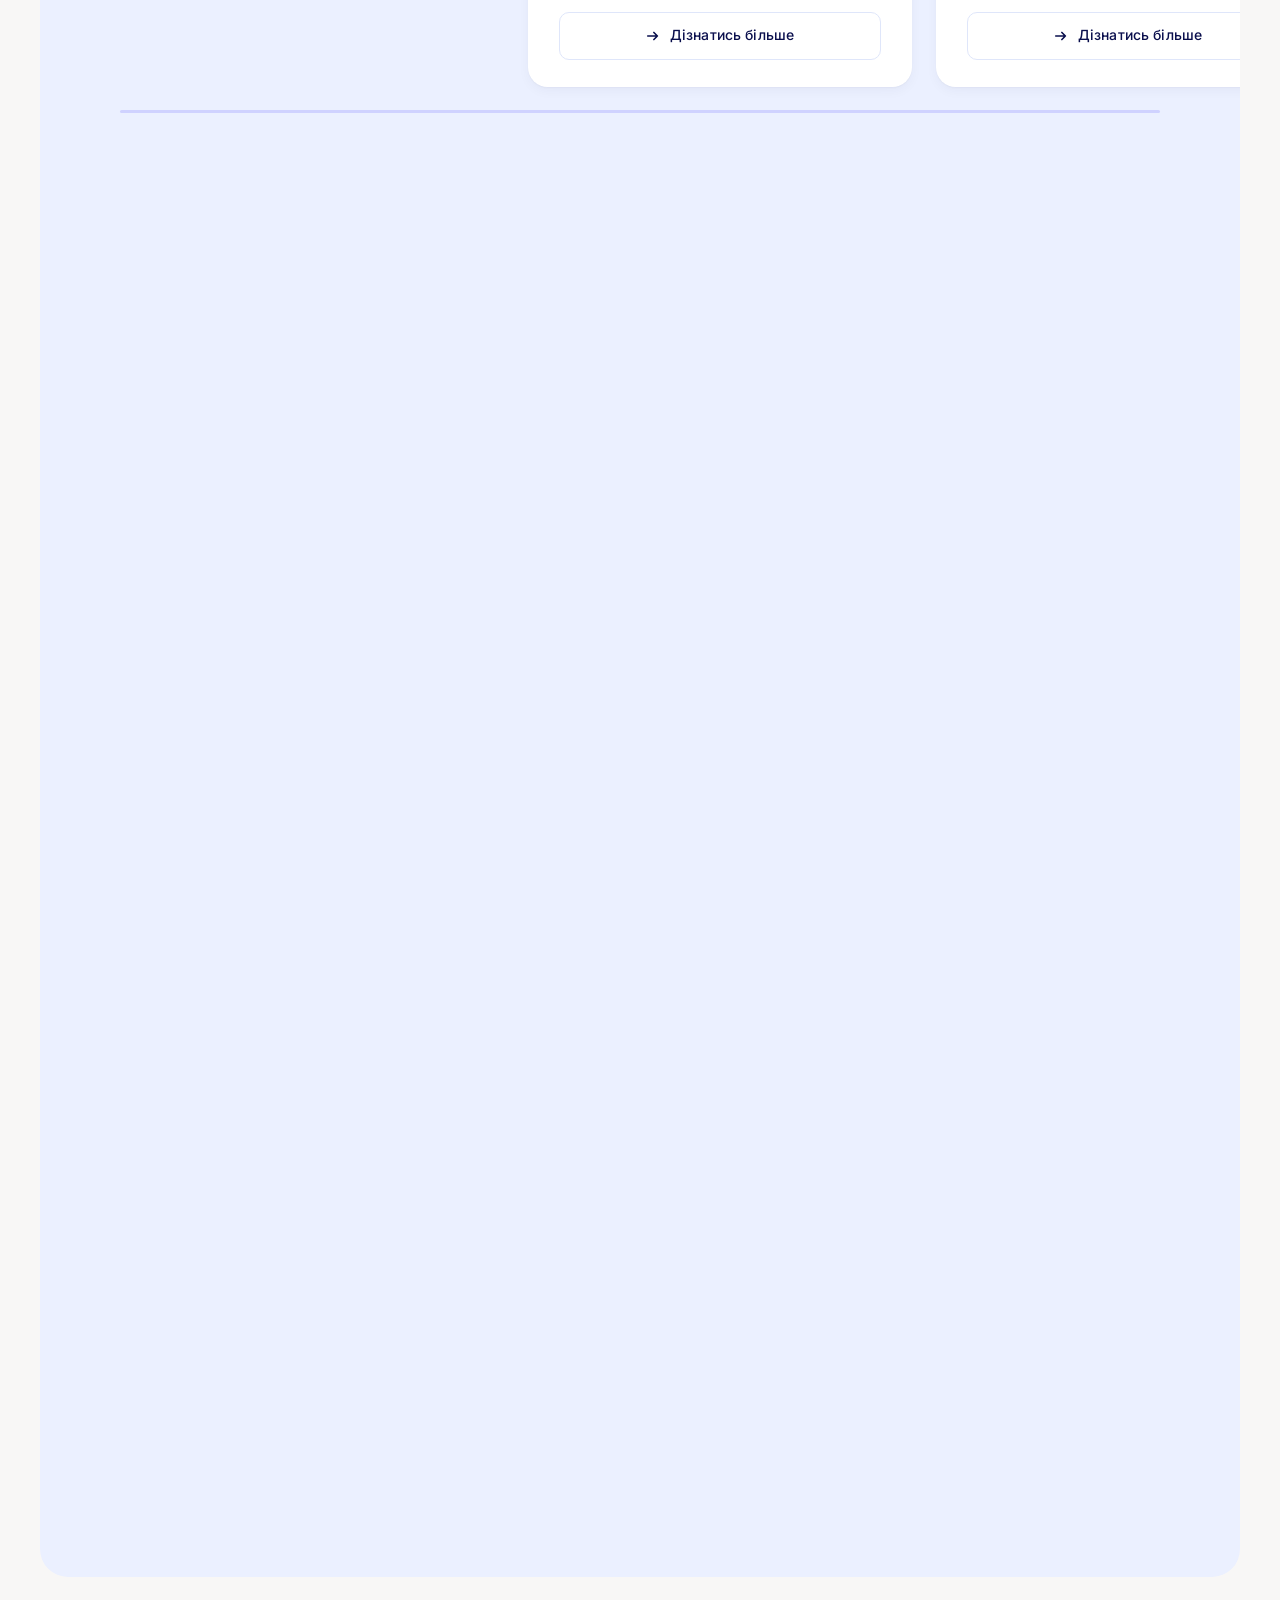
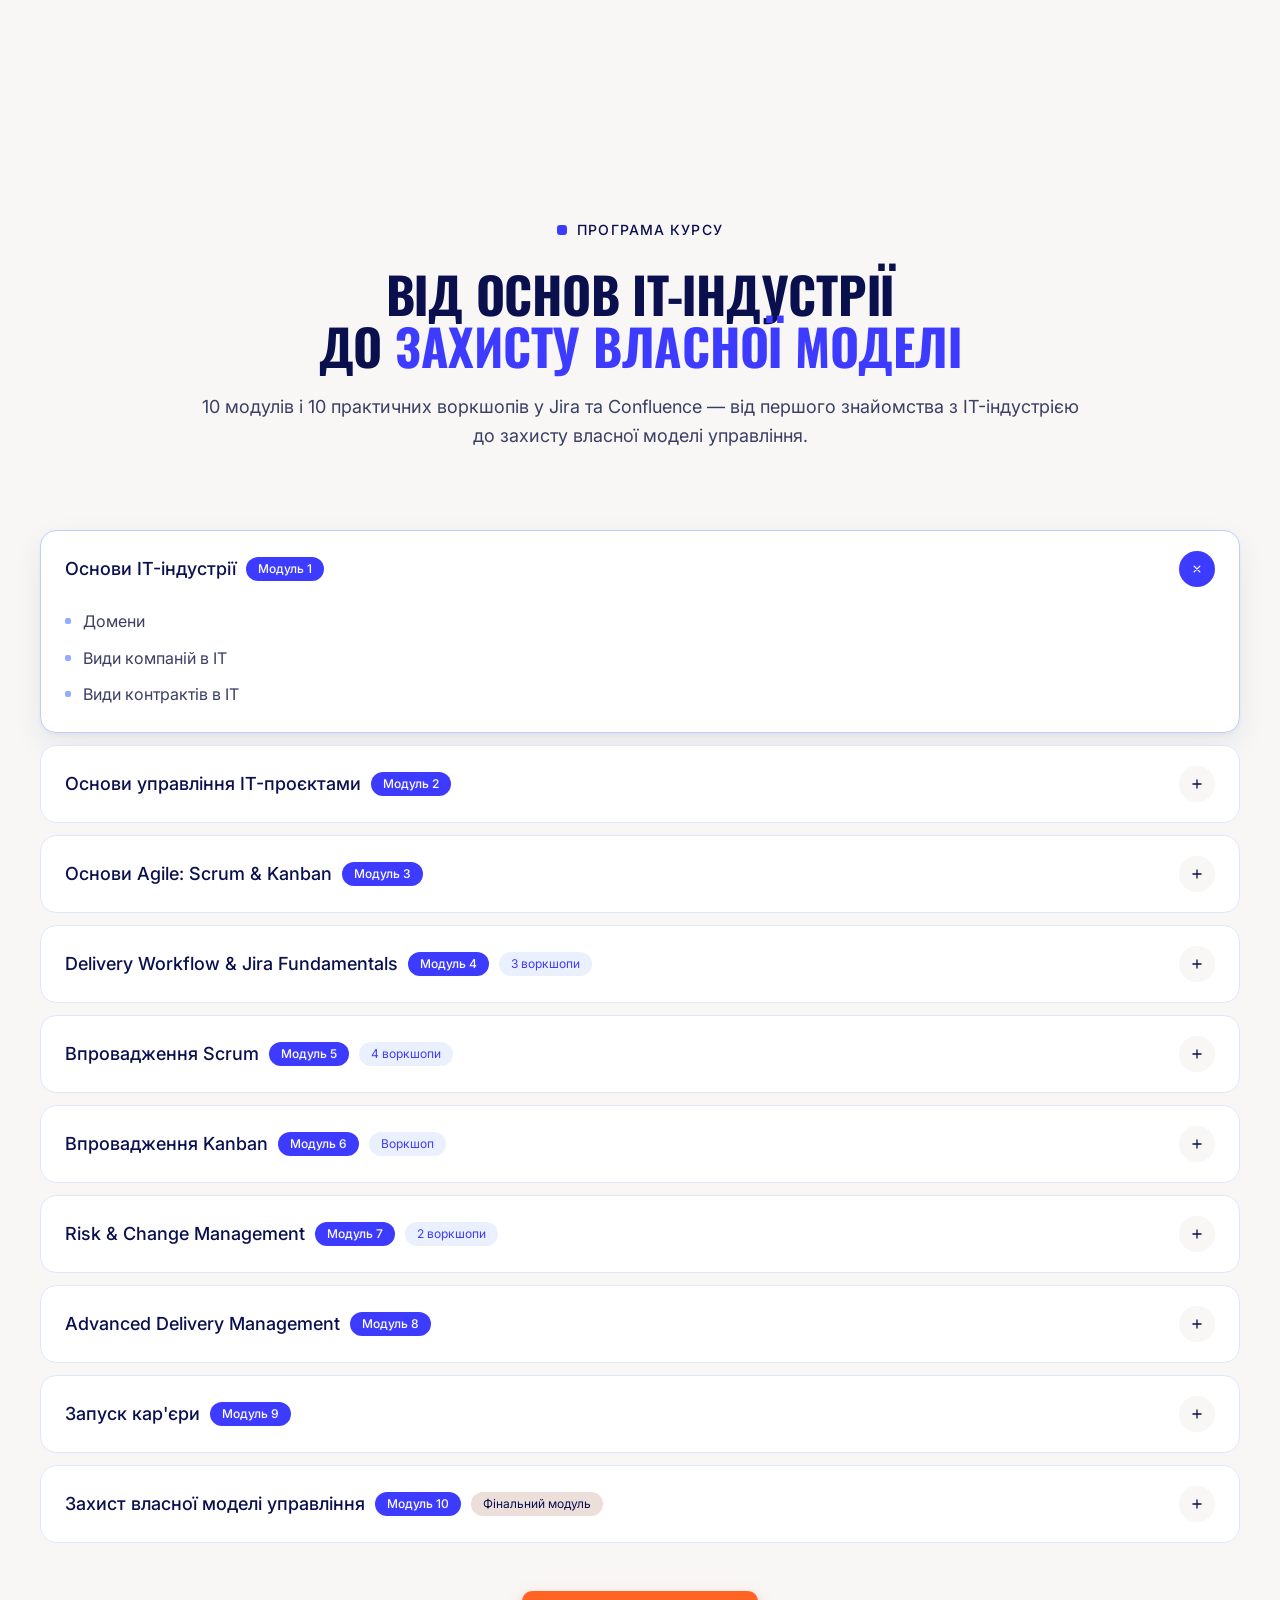
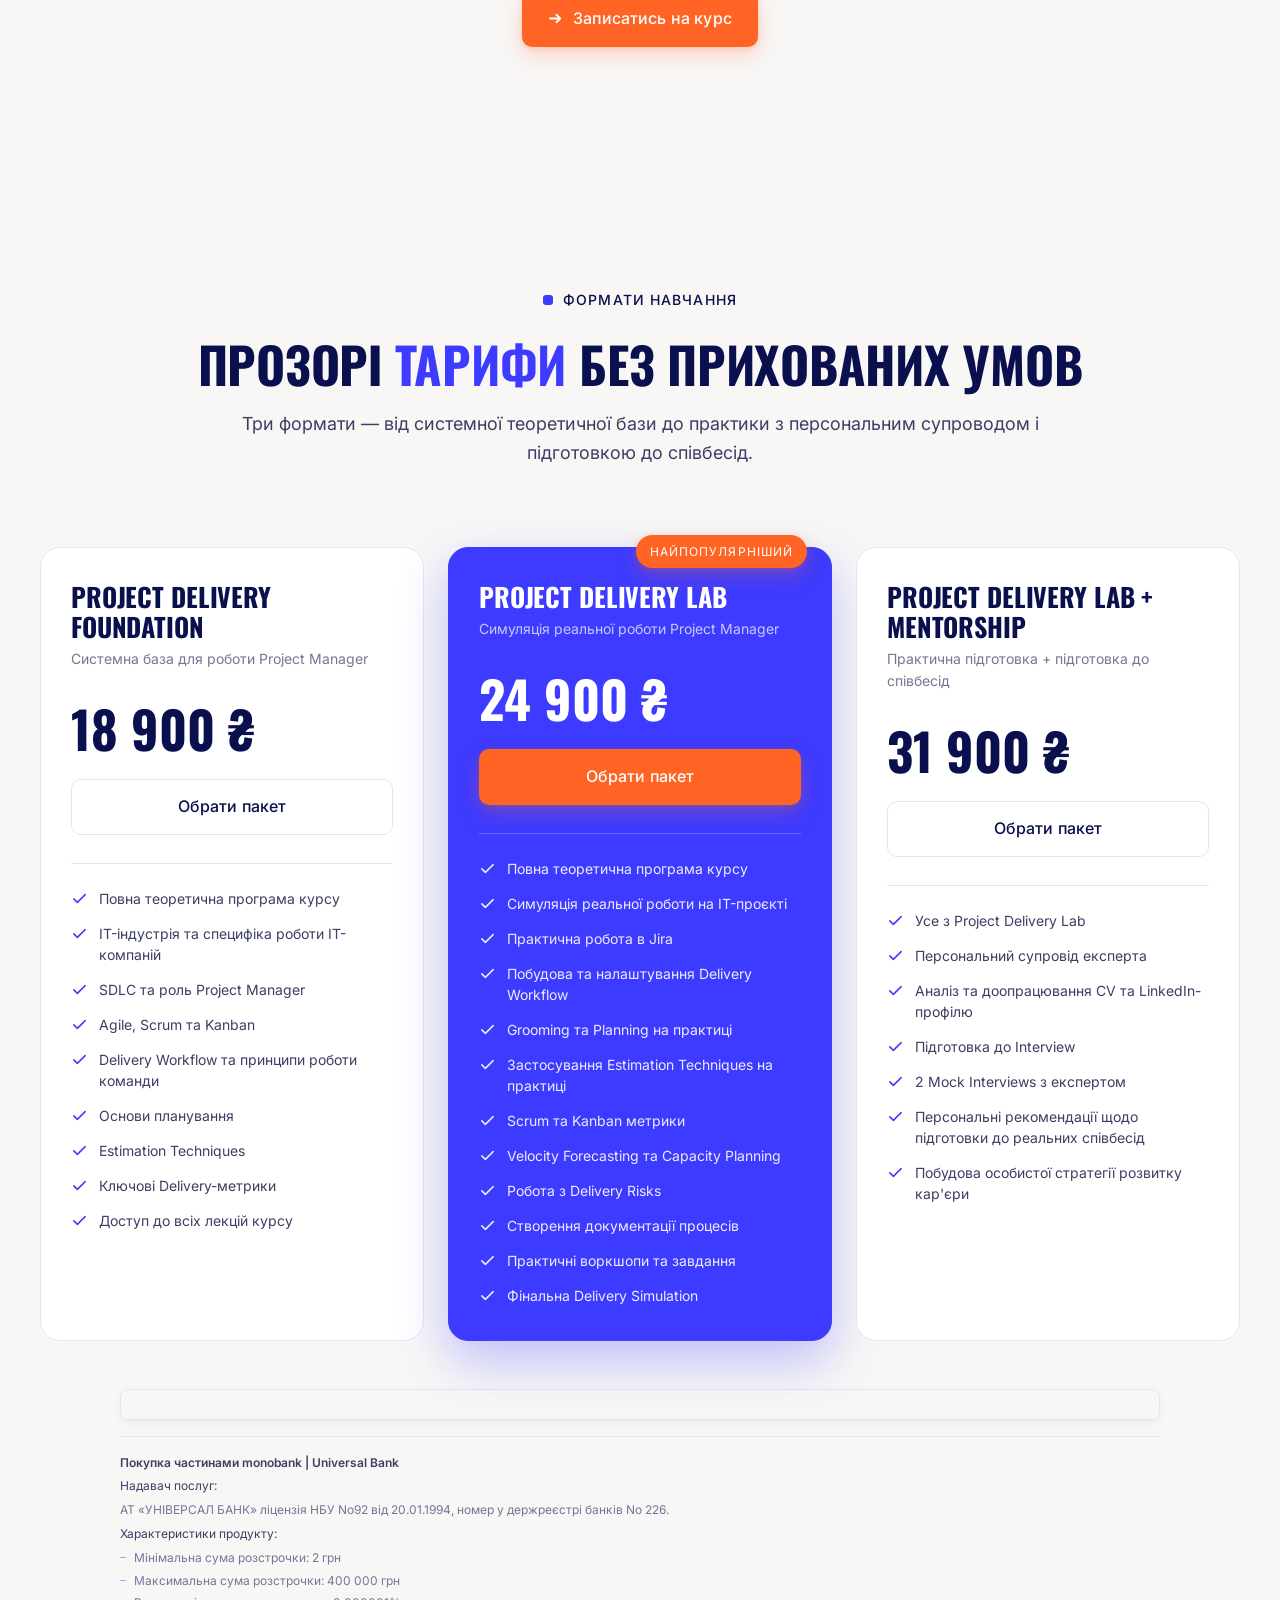
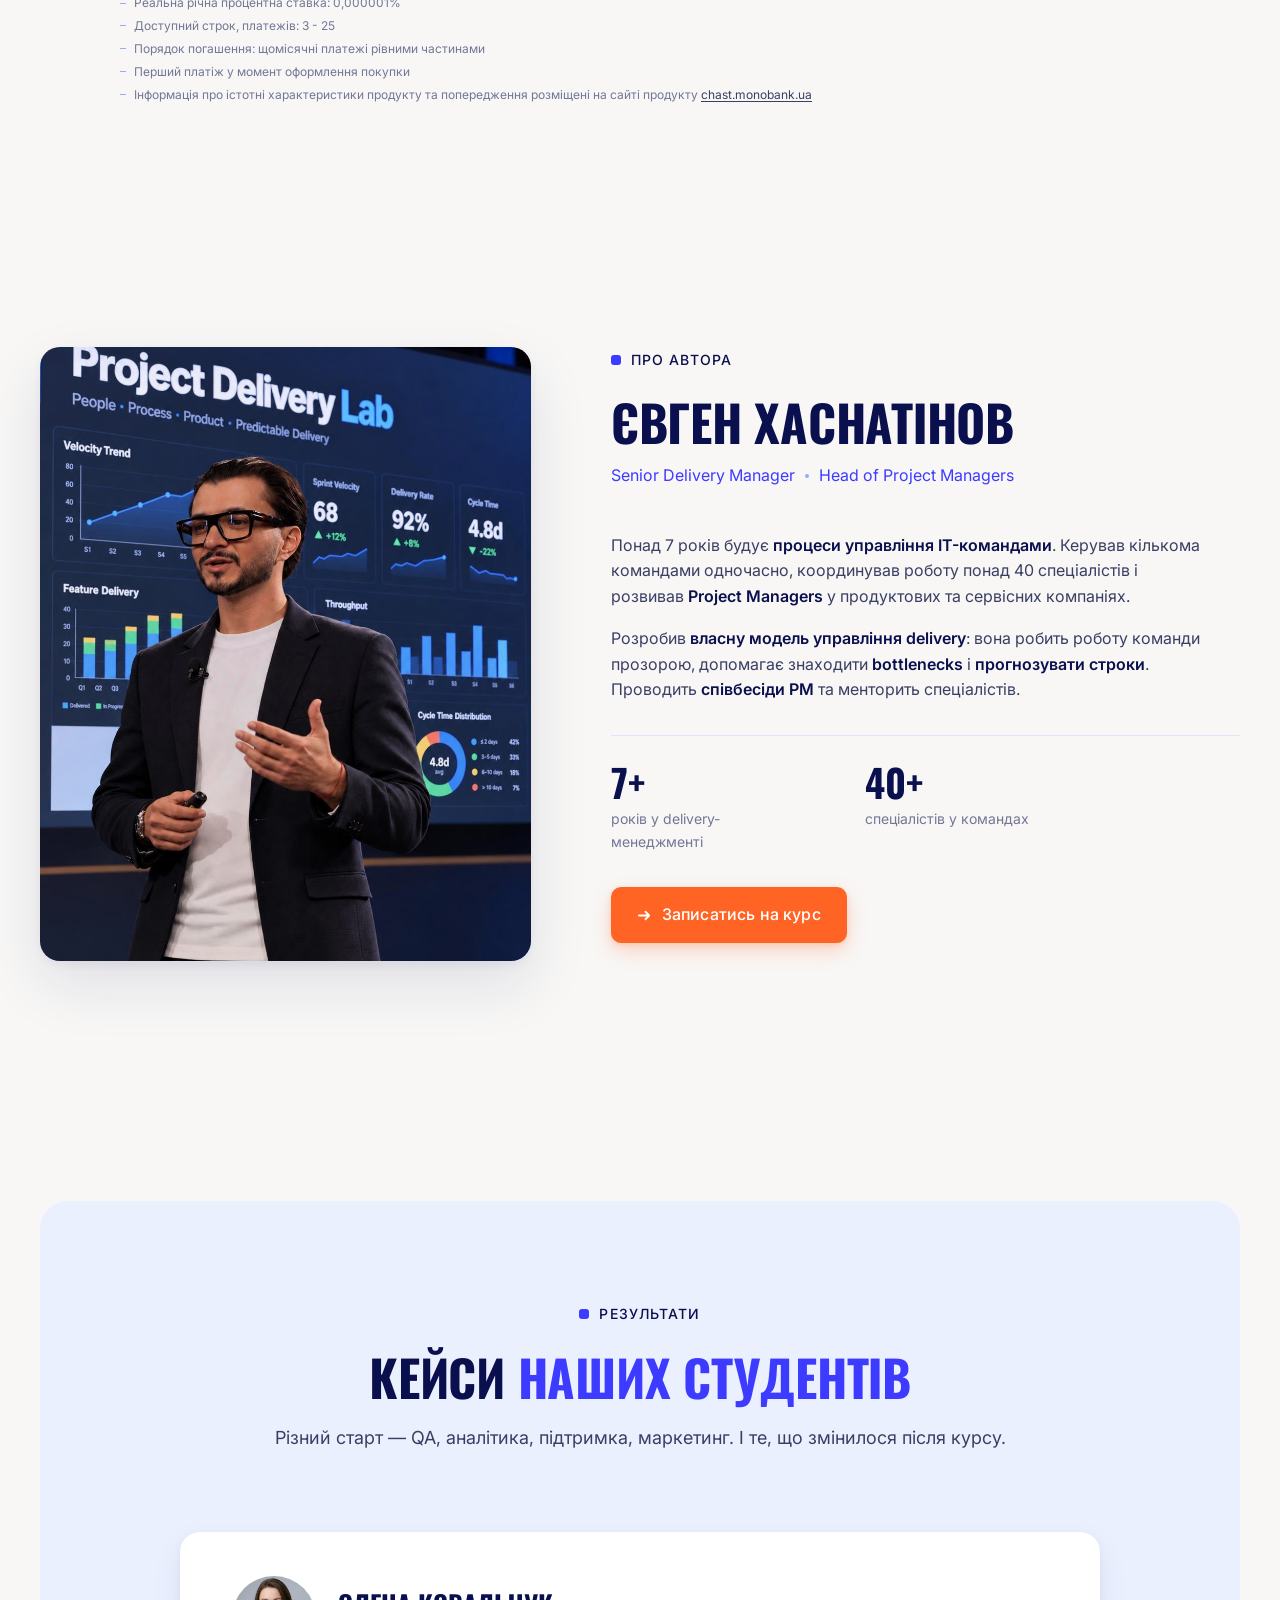
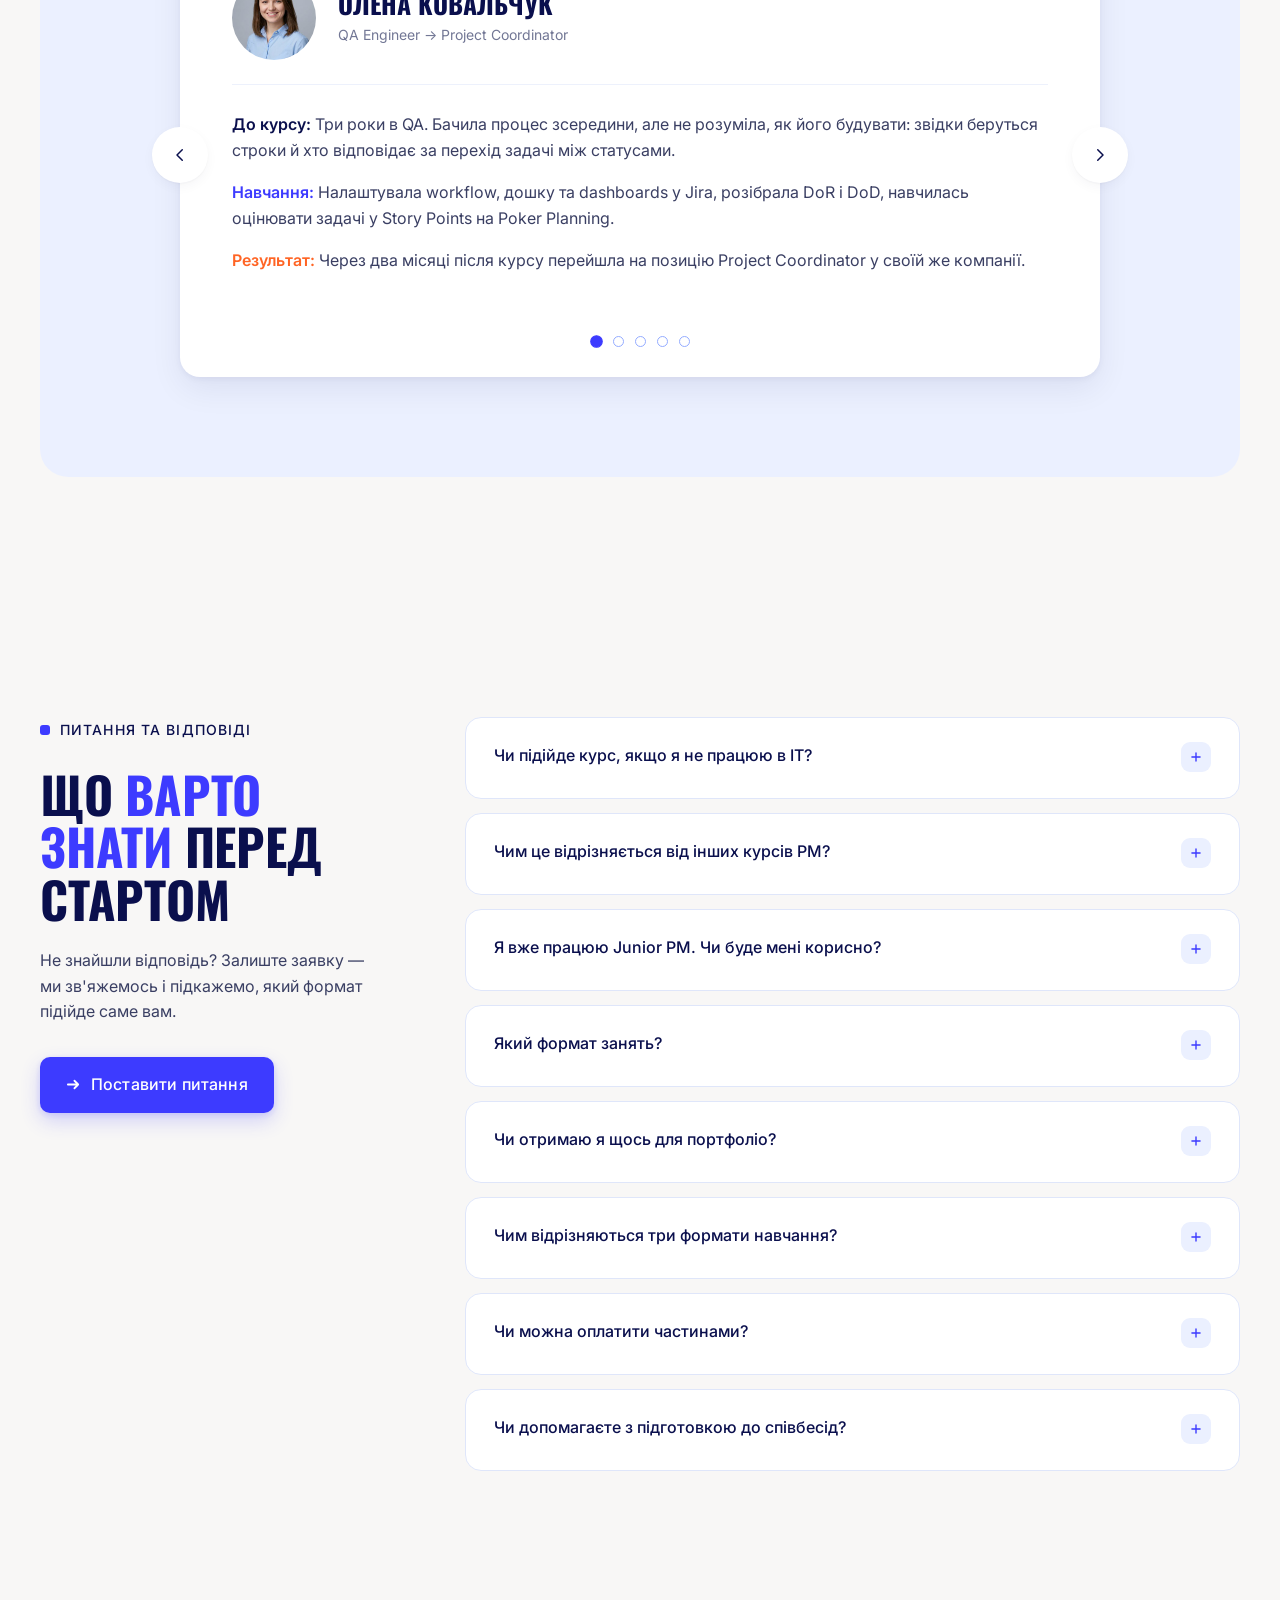
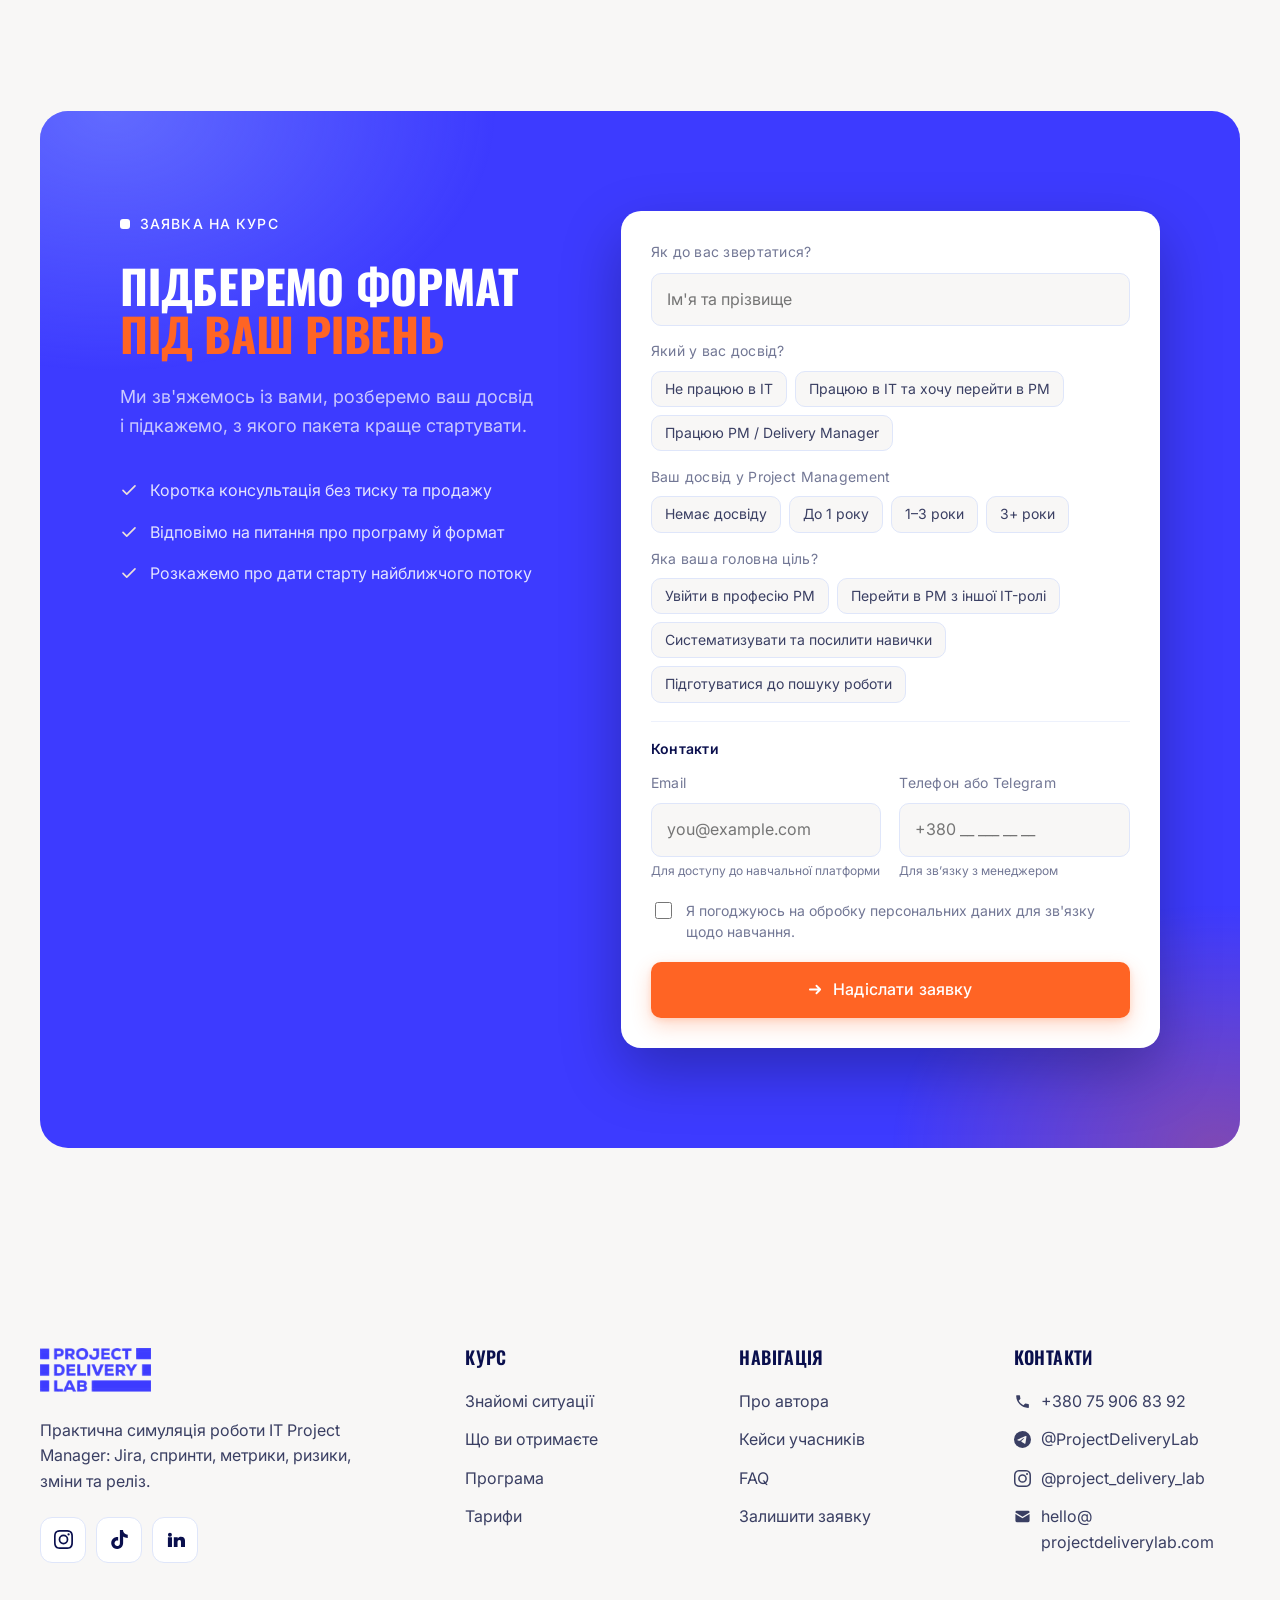
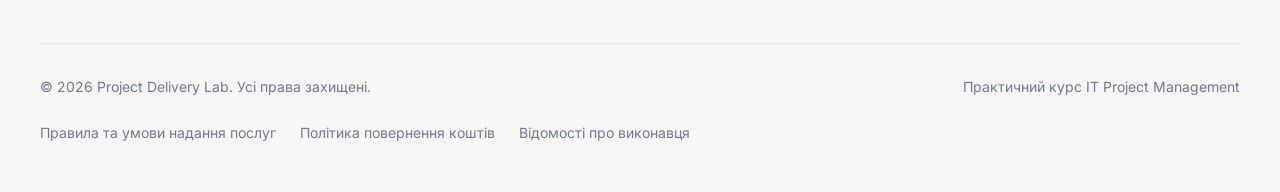
==== commit 40f8d0f1: "Rebuild the programme around the client's ten modules Co-Authored-By: Claude Opus 5 <noreply@anthrop" ====
--- a/index.html
+++ b/index.html
@@ -1580,8 +1580,8 @@
   <div class="wrap">
     <div class="head-center">
       <span class="eyebrow eyebrow--center reveal">Програма курсу</span>
-      <h2 class="reveal" style="--d:70ms">Від основ IT-індустрії<br>до <span class="accent">фінальної симуляції</span></h2>
-      <p class="lead reveal" style="--d:130ms">12 модулів і 7 практичних воркшопів у Jira — від першого знайомства з IT-індустрією до фінальної симуляції спринту.</p>
+      <h2 class="reveal" style="--d:70ms">Від основ IT-індустрії<br>до <span class="accent">захисту власної моделі</span></h2>
+      <p class="lead reveal" style="--d:130ms">10 модулів і 10 практичних воркшопів у Jira та Confluence — від першого знайомства з IT-індустрією до захисту власної моделі управління.</p>
     </div>
 
     <div class="modules">
@@ -1589,7 +1589,7 @@
         <button class="mrow-head" aria-expanded="true">
           <span class="mrow-main">
             <span class="mrow-title">Основи IT-індустрії</span>
-            <span class="tag tag--num">Модуль 0.1</span>
+            <span class="tag tag--num">Модуль 1</span>
           </span>
           <span class="mrow-ico" aria-hidden="true">
             <svg viewBox="0 0 24 24"><path d="M12 5v14M5 12h14"/></svg>
@@ -1598,10 +1598,9 @@
         <div class="mrow-body">
           <div>
             <ul class="mrow-list">
-              <li>Домени та види компаній в IT</li>
+              <li>Домени</li>
+              <li>Види компаній в IT</li>
               <li>Види контрактів в IT</li>
-              <li>Стейкхолдери проєкту та їхні інтереси</li>
-              <li>IT-термінологія, з якою працює PM</li>
             </ul>
           </div>
         </div>
@@ -1610,8 +1609,8 @@
       <article class="mrow reveal">
         <button class="mrow-head" aria-expanded="false">
           <span class="mrow-main">
-            <span class="mrow-title">Як влаштований IT-delivery</span>
-            <span class="tag tag--num">Модуль 0.2</span>
+            <span class="mrow-title">Основи управління IT-проєктами</span>
+            <span class="tag tag--num">Модуль 2</span>
           </span>
           <span class="mrow-ico" aria-hidden="true">
             <svg viewBox="0 0 24 24"><path d="M12 5v14M5 12h14"/></svg>
@@ -1620,10 +1619,11 @@
         <div class="mrow-body">
           <div>
             <ul class="mrow-list">
-              <li>SDLC — життєвий цикл розробки</li>
-              <li>Ролі в команді та зони відповідальності</li>
-              <li>Артефакти delivery-процесу</li>
-              <li>Процеси: від ідеї до релізу</li>
+              <li>Стейкхолдери</li>
+              <li>IT-термінологія</li>
+              <li>SDLC</li>
+              <li>Процес. Проєкт. Продукт</li>
+              <li>Хто такий PM</li>
             </ul>
           </div>
         </div>
@@ -1632,8 +1632,8 @@
       <article class="mrow reveal">
         <button class="mrow-head" aria-expanded="false">
           <span class="mrow-main">
-            <span class="mrow-title">Роль Project Manager</span>
-            <span class="tag tag--num">Модуль 0.3</span>
+            <span class="mrow-title">Основи Agile: Scrum &amp; Kanban</span>
+            <span class="tag tag--num">Модуль 3</span>
           </span>
           <span class="mrow-ico" aria-hidden="true">
             <svg viewBox="0 0 24 24"><path d="M12 5v14M5 12h14"/></svg>
@@ -1642,10 +1642,9 @@
         <div class="mrow-body">
           <div>
             <ul class="mrow-list">
-              <li>Процес. Проєкт. Продукт — у чому різниця</li>
-              <li>Хто такий PM і за що він відповідає</li>
-              <li>Обсяг, час, бюджет = якість</li>
-              <li>Hard skills і soft skills PM</li>
+              <li>Agile</li>
+              <li>Scrum</li>
+              <li>Kanban</li>
             </ul>
           </div>
         </div>
@@ -1654,8 +1653,9 @@
       <article class="mrow reveal">
         <button class="mrow-head" aria-expanded="false">
           <span class="mrow-main">
-            <span class="mrow-title">Agile, Scrum і Kanban</span>
-            <span class="tag tag--num">Модуль 0.4</span>
+            <span class="mrow-title">Delivery Workflow &amp; Jira Fundamentals</span>
+            <span class="tag tag--num">Модуль 4</span>
+            <span class="tag tag--ws">3 воркшопи</span>
           </span>
           <span class="mrow-ico" aria-hidden="true">
             <svg viewBox="0 0 24 24"><path d="M12 5v14M5 12h14"/></svg>
@@ -1664,10 +1664,12 @@
         <div class="mrow-body">
           <div>
             <ul class="mrow-list">
-              <li>Agile як підхід, а не набір ритуалів</li>
-              <li>Scrum: ролі, події, артефакти</li>
-              <li>Kanban: потік і обмеження</li>
-              <li>Коли що працює і чому</li>
+              <li>Delivery Status Flow. Ролі та правила переходів між статусами</li>
+              <li class="is-ws">Воркшоп: опис процесів у Confluence</li>
+              <li>DoR, DoD</li>
+              <li class="is-ws">Воркшоп: створення проєкту в Jira. Налаштування Delivery workflow</li>
+              <li>Як описувати задачі</li>
+              <li class="is-ws">Воркшоп: створення задач та визначення виконавця в Jira</li>
             </ul>
           </div>
         </div>
@@ -1676,9 +1678,9 @@
       <article class="mrow reveal">
         <button class="mrow-head" aria-expanded="false">
           <span class="mrow-main">
-            <span class="mrow-title">Модель управління IT-командою</span>
-            <span class="tag tag--num">Модуль 1.0</span>
-            <span class="tag tag--ws">2 воркшопи в Jira</span>
+            <span class="mrow-title">Впровадження Scrum</span>
+            <span class="tag tag--num">Модуль 5</span>
+            <span class="tag tag--ws">4 воркшопи</span>
           </span>
           <span class="mrow-ico" aria-hidden="true">
             <svg viewBox="0 0 24 24"><path d="M12 5v14M5 12h14"/></svg>
@@ -1687,11 +1689,12 @@
         <div class="mrow-body">
           <div>
             <ul class="mrow-list">
-              <li>Delivery Status Flow: ролі та правила переходів між статусами</li>
-              <li>DoR і DoD — критерії готовності задачі</li>
-              <li>User Stories та Acceptance Criteria</li>
-              <li class="is-ws">Воркшоп: два проєкти в Jira та об&#x27;єднання на спільній Scrum-борді</li>
-              <li class="is-ws">Воркшоп: налаштування Delivery workflow, компонентів і типів задач</li>
+              <li>Як впровадити Scrum з нуля</li>
+              <li>Grooming та оцінка задач</li>
+              <li class="is-ws">Воркшоп: симуляція Grooming Session</li>
+              <li class="is-ws">Воркшоп: Poker Planning</li>
+              <li class="is-ws">Воркшоп: метрики Scrum. Як зробити Velocity Chart</li>
+              <li class="is-ws">Воркшоп: Scrum ceremonies</li>
             </ul>
           </div>
         </div>
@@ -1700,8 +1703,8 @@
       <article class="mrow reveal">
         <button class="mrow-head" aria-expanded="false">
           <span class="mrow-main">
-            <span class="mrow-title">Впровадження методологій та оцінка задач</span>
-            <span class="tag tag--num">Модуль 2.0</span>
+            <span class="mrow-title">Впровадження Kanban</span>
+            <span class="tag tag--num">Модуль 6</span>
             <span class="tag tag--ws">Воркшоп</span>
           </span>
           <span class="mrow-ico" aria-hidden="true">
@@ -1711,10 +1714,8 @@
         <div class="mrow-body">
           <div>
             <ul class="mrow-list">
-              <li>Як впровадити Scrum і Kanban з нуля</li>
-              <li>Грумінг: підготовка задачі до Ready for Development</li>
-              <li>Story Points — принцип відносної оцінки</li>
-              <li class="is-ws">Воркшоп: Estimation technique — Poker Planning</li>
+              <li>Як імплементувати Kanban</li>
+              <li class="is-ws">Воркшоп: як налаштувати Kanban у Jira. Метрики Kanban</li>
             </ul>
           </div>
         </div>
@@ -1723,8 +1724,8 @@
       <article class="mrow reveal">
         <button class="mrow-head" aria-expanded="false">
           <span class="mrow-main">
-            <span class="mrow-title">Метрики Delivery. Scrum</span>
-            <span class="tag tag--num">Модуль 3.0</span>
+            <span class="mrow-title">Risk &amp; Change Management</span>
+            <span class="tag tag--num">Модуль 7</span>
             <span class="tag tag--ws">2 воркшопи</span>
           </span>
           <span class="mrow-ico" aria-hidden="true">
@@ -1734,12 +1735,8 @@
         <div class="mrow-body">
           <div>
             <ul class="mrow-list">
-              <li>Метрики як система навігації PM</li>
-              <li>Velocity — швидкість команди</li>
-              <li>Capacity — реальна ємність спринту</li>
-              <li>Blocked Time — де застрягає робота</li>
-              <li class="is-ws">Воркшоп: status reports і Velocity chart у Jira</li>
-              <li class="is-ws">Воркшоп: Agile-церемонії — capacity planning, forecast, daily, ретроспектива</li>
+              <li class="is-ws">Воркшоп: як працювати з ризиками</li>
+              <li class="is-ws">Воркшоп: як управляти змінами</li>
             </ul>
           </div>
         </div>
@@ -1748,9 +1745,8 @@
       <article class="mrow reveal">
         <button class="mrow-head" aria-expanded="false">
           <span class="mrow-main">
-            <span class="mrow-title">Метрики Kanban</span>
-            <span class="tag tag--num">Модуль 4.0</span>
-            <span class="tag tag--ws">Воркшоп</span>
+            <span class="mrow-title">Advanced Delivery Management</span>
+            <span class="tag tag--num">Модуль 8</span>
           </span>
           <span class="mrow-ico" aria-hidden="true">
             <svg viewBox="0 0 24 24"><path d="M12 5v14M5 12h14"/></svg>
@@ -1759,10 +1755,9 @@
         <div class="mrow-body">
           <div>
             <ul class="mrow-list">
-              <li>Cycle Time — час проходження задачі</li>
-              <li>Lead Time — час від запиту до поставки</li>
-              <li>Throughput — пропускна здатність команди</li>
-              <li class="is-ws">Воркшоп: dashboards у Jira, labels, пошук bottlenecks, плагіни Time in Status і Agile Cycle Time</li>
+              <li>Blocked task</li>
+              <li>QA в delivery-процесі: QA First approach та testing reporting</li>
+              <li>Release management</li>
             </ul>
           </div>
         </div>
@@ -1771,8 +1766,8 @@
       <article class="mrow reveal">
         <button class="mrow-head" aria-expanded="false">
           <span class="mrow-main">
-            <span class="mrow-title">Ризики та зміни у scope</span>
-            <span class="tag tag--num">Модуль 5.0</span>
+            <span class="mrow-title">Запуск кар&#x27;єри</span>
+            <span class="tag tag--num">Модуль 9</span>
           </span>
           <span class="mrow-ico" aria-hidden="true">
             <svg viewBox="0 0 24 24"><path d="M12 5v14M5 12h14"/></svg>
@@ -1781,10 +1776,9 @@
         <div class="mrow-body">
           <div>
             <ul class="mrow-list">
-              <li>Risk Log і процес роботи PM з ризиками</li>
-              <li>Change Log — облік змін на проєкті</li>
-              <li>Як працювати зі змінами у scope та залежностями</li>
-              <li>Як пояснити бізнесу затримку через факти, а не емоції</li>
+              <li>Підготовка та оптимізація CV і LinkedIn</li>
+              <li>Ресурси для пошуку вакансій</li>
+              <li>Як проводити співбесіду</li>
             </ul>
           </div>
         </div>
@@ -1793,9 +1787,9 @@
       <article class="mrow reveal">
         <button class="mrow-head" aria-expanded="false">
           <span class="mrow-main">
-            <span class="mrow-title">PM Documentation Advanced</span>
-            <span class="tag tag--num">Модуль 6.0</span>
-            <span class="tag tag--ws">Воркшоп</span>
+            <span class="mrow-title">Захист власної моделі управління</span>
+            <span class="tag tag--num">Модуль 10</span>
+            <span class="tag tag--key">Фінальний модуль</span>
           </span>
           <span class="mrow-ico" aria-hidden="true">
             <svg viewBox="0 0 24 24"><path d="M12 5v14M5 12h14"/></svg>
@@ -1804,61 +1798,7 @@
         <div class="mrow-body">
           <div>
             <ul class="mrow-list">
-              <li>QA First approach</li>
-              <li>Як описувати test reports</li>
-              <li>Як організувати процес релізу задач</li>
-              <li>Blocked Time: опис та імплементація процесу</li>
-              <li class="is-ws">Воркшоп: налаштування Release Notes у Jira</li>
-            </ul>
-          </div>
-        </div>
-      </article>
-
-      <article class="mrow reveal">
-        <button class="mrow-head" aria-expanded="false">
-          <span class="mrow-main">
-            <span class="mrow-title">Фінальна delivery-симуляція</span>
-            <span class="tag tag--num">Модуль 7.0</span>
-            <span class="tag tag--key">13 кроків</span>
-          </span>
-          <span class="mrow-ico" aria-hidden="true">
-            <svg viewBox="0 0 24 24"><path d="M12 5v14M5 12h14"/></svg>
-          </span>
-        </button>
-        <div class="mrow-body">
-          <div>
-            <ul class="mrow-list">
-              <li>Отримання задачі, аналіз User Stories та acceptance criteria</li>
-              <li>Грумінг і оцінка задачі командою</li>
-              <li>Розрахунок capacity спринту на основі історичних даних</li>
-              <li>Планування спринту та проведення daily</li>
-              <li>Керування blocked tasks і аналіз метрик</li>
-              <li>Реакція на scope change та підготовка release notes</li>
-              <li>Sprint Review і ретроспектива з action items</li>
-            </ul>
-          </div>
-        </div>
-      </article>
-
-      <article class="mrow reveal">
-        <button class="mrow-head" aria-expanded="false">
-          <span class="mrow-main">
-            <span class="mrow-title">Підготовка до співбесіди</span>
-            <span class="tag tag--num">Модуль 8.0</span>
-            <span class="tag tag--key">2 mock interview</span>
-          </span>
-          <span class="mrow-ico" aria-hidden="true">
-            <svg viewBox="0 0 24 24"><path d="M12 5v14M5 12h14"/></svg>
-          </span>
-        </button>
-        <div class="mrow-body">
-          <div>
-            <ul class="mrow-list">
-              <li>50 практичних питань на основі програми курсу</li>
-              <li>Аналіз CV, який реально продає вас як фахівця</li>
-              <li>Як упакувати досвід, якщо комерційного ще немає</li>
-              <li>Два mock interview з експертом і персональний фідбек</li>
-              <li>Супровід у підготовці до реальних співбесід</li>
+              <li>Захист моделі управління, яку ви зібрали за час курсу</li>
             </ul>
           </div>
         </div>
@@ -2140,7 +2080,7 @@
           <button class="qa-q" aria-expanded="false">Чи підійде курс, якщо я не працюю в IT?
             <span class="qa-ico"><svg viewBox="0 0 24 24"><path d="M12 5v14M5 12h14"/></svg></span>
           </button>
-          <div class="qa-a"><div><p>Так. Вступні модулі 0.1 — 0.4 дають базу: домени, види компаній і контрактів, стейкхолдери, SDLC, ролі та артефакти. Далі ви одразу переходите до практики, тому технічний бекграунд не потрібен.</p></div></div>
+          <div class="qa-a"><div><p>Так. Перші три модулі дають базу: домени, види компаній і контрактів, стейкхолдери, IT-термінологія, SDLC, Agile, Scrum і Kanban. Далі ви одразу переходите до практики, тому технічний бекграунд не потрібен.</p></div></div>
         </div>
 
         <div class="qa reveal" style="--d:60ms">
@@ -2161,7 +2101,7 @@
           <button class="qa-q" aria-expanded="false">Який формат занять?
             <span class="qa-ico"><svg viewBox="0 0 24 24"><path d="M12 5v14M5 12h14"/></svg></span>
           </button>
-          <div class="qa-a"><div><p>Модулі поєднуються з практичними воркшопами: створення проєктів у Jira, налаштування workflow, Poker Planning, dashboards, Release Notes. Завершується все фінальною delivery-симуляцією з 13 кроків — від отримання задачі до ретроспективи.</p></div></div>
+          <div class="qa-a"><div><p>Модулі поєднуються з десятьма практичними воркшопами: опис процесів у Confluence, налаштування проєкту й delivery workflow у Jira, грумінг, Poker Planning, Velocity Chart, метрики Kanban, робота з ризиками та змінами. Завершується все захистом власної моделі управління.</p></div></div>
         </div>
 
         <div class="qa reveal" style="--d:240ms">
@@ -2891,7 +2831,7 @@
           "name": "Чи підійде курс, якщо я не працюю в IT?",
           "acceptedAnswer": {
             "@type": "Answer",
-            "text": "Так. Вступні модулі 0.1 — 0.4 дають базу: домени, види компаній і контрактів, стейкхолдери, SDLC, ролі та артефакти. Далі ви одразу переходите до практики, тому технічний бекграунд не потрібен."
+            "text": "Так. Перші три модулі дають базу: домени, види компаній і контрактів, стейкхолдери, IT-термінологія, SDLC, Agile, Scrum і Kanban. Далі ви одразу переходите до практики, тому технічний бекграунд не потрібен."
           }
         },
         {
@@ -2915,7 +2855,7 @@
           "name": "Який формат занять?",
           "acceptedAnswer": {
             "@type": "Answer",
-            "text": "Модулі поєднуються з практичними воркшопами: створення проєктів у Jira, налаштування workflow, Poker Planning, dashboards, Release Notes. Завершується все фінальною delivery-симуляцією з 13 кроків."
+            "text": "Модулі поєднуються з десятьма практичними воркшопами: опис процесів у Confluence, налаштування проєкту й delivery workflow у Jira, грумінг, Poker Planning, Velocity Chart, метрики Kanban, робота з ризиками та змінами. Завершується все захистом власної моделі управління."
           }
         },
         {
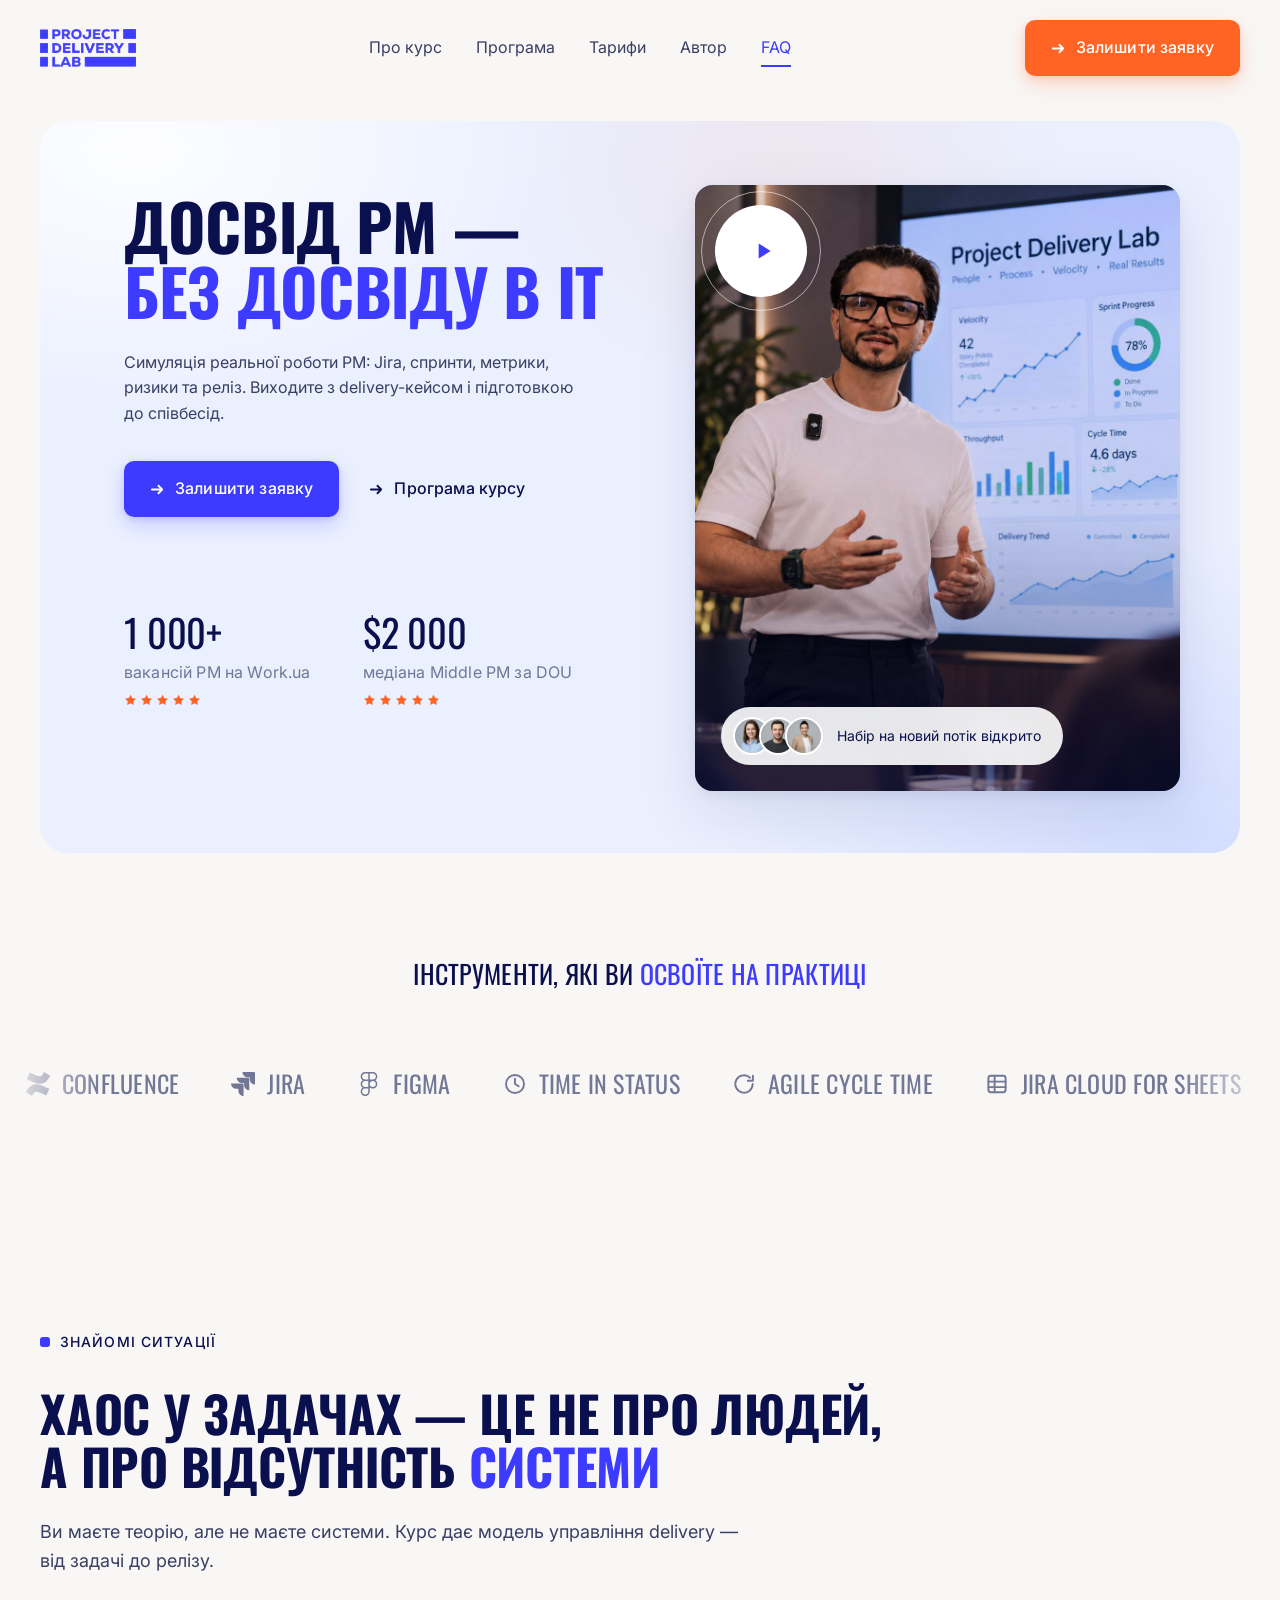
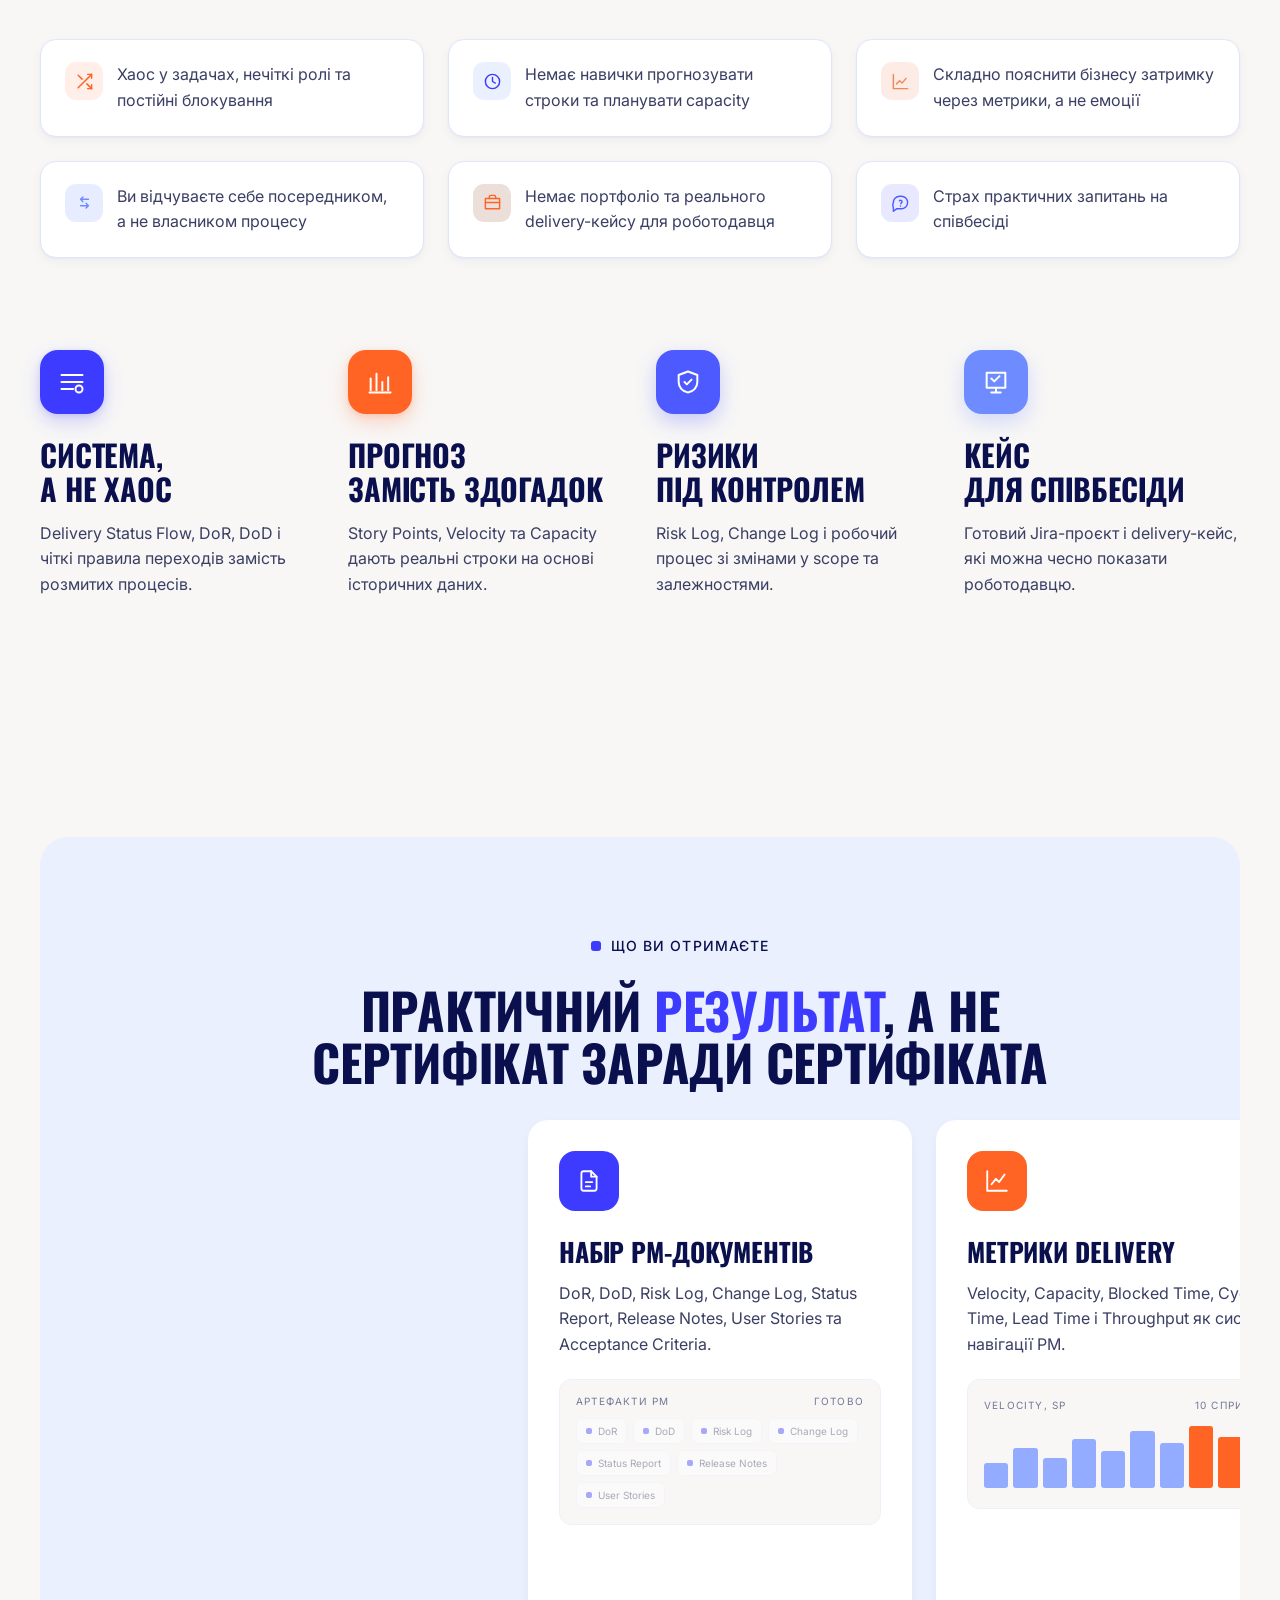
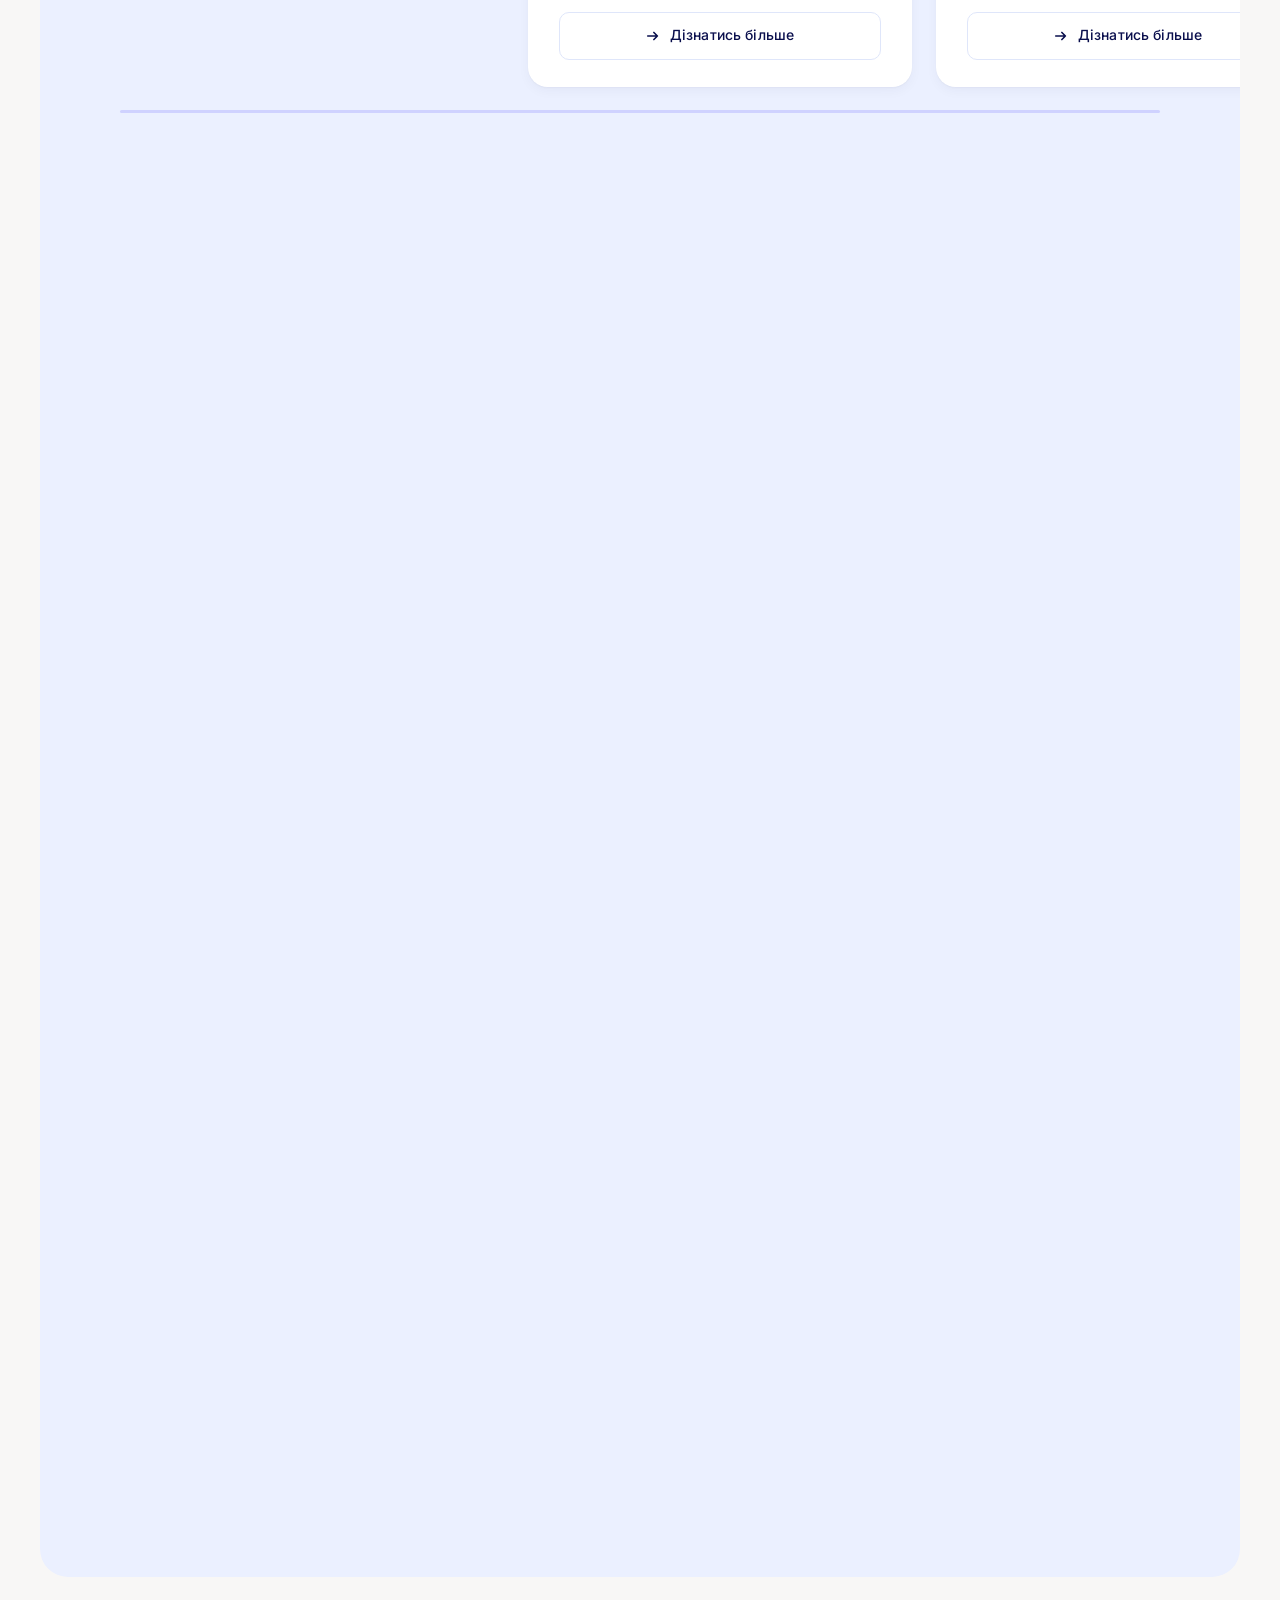
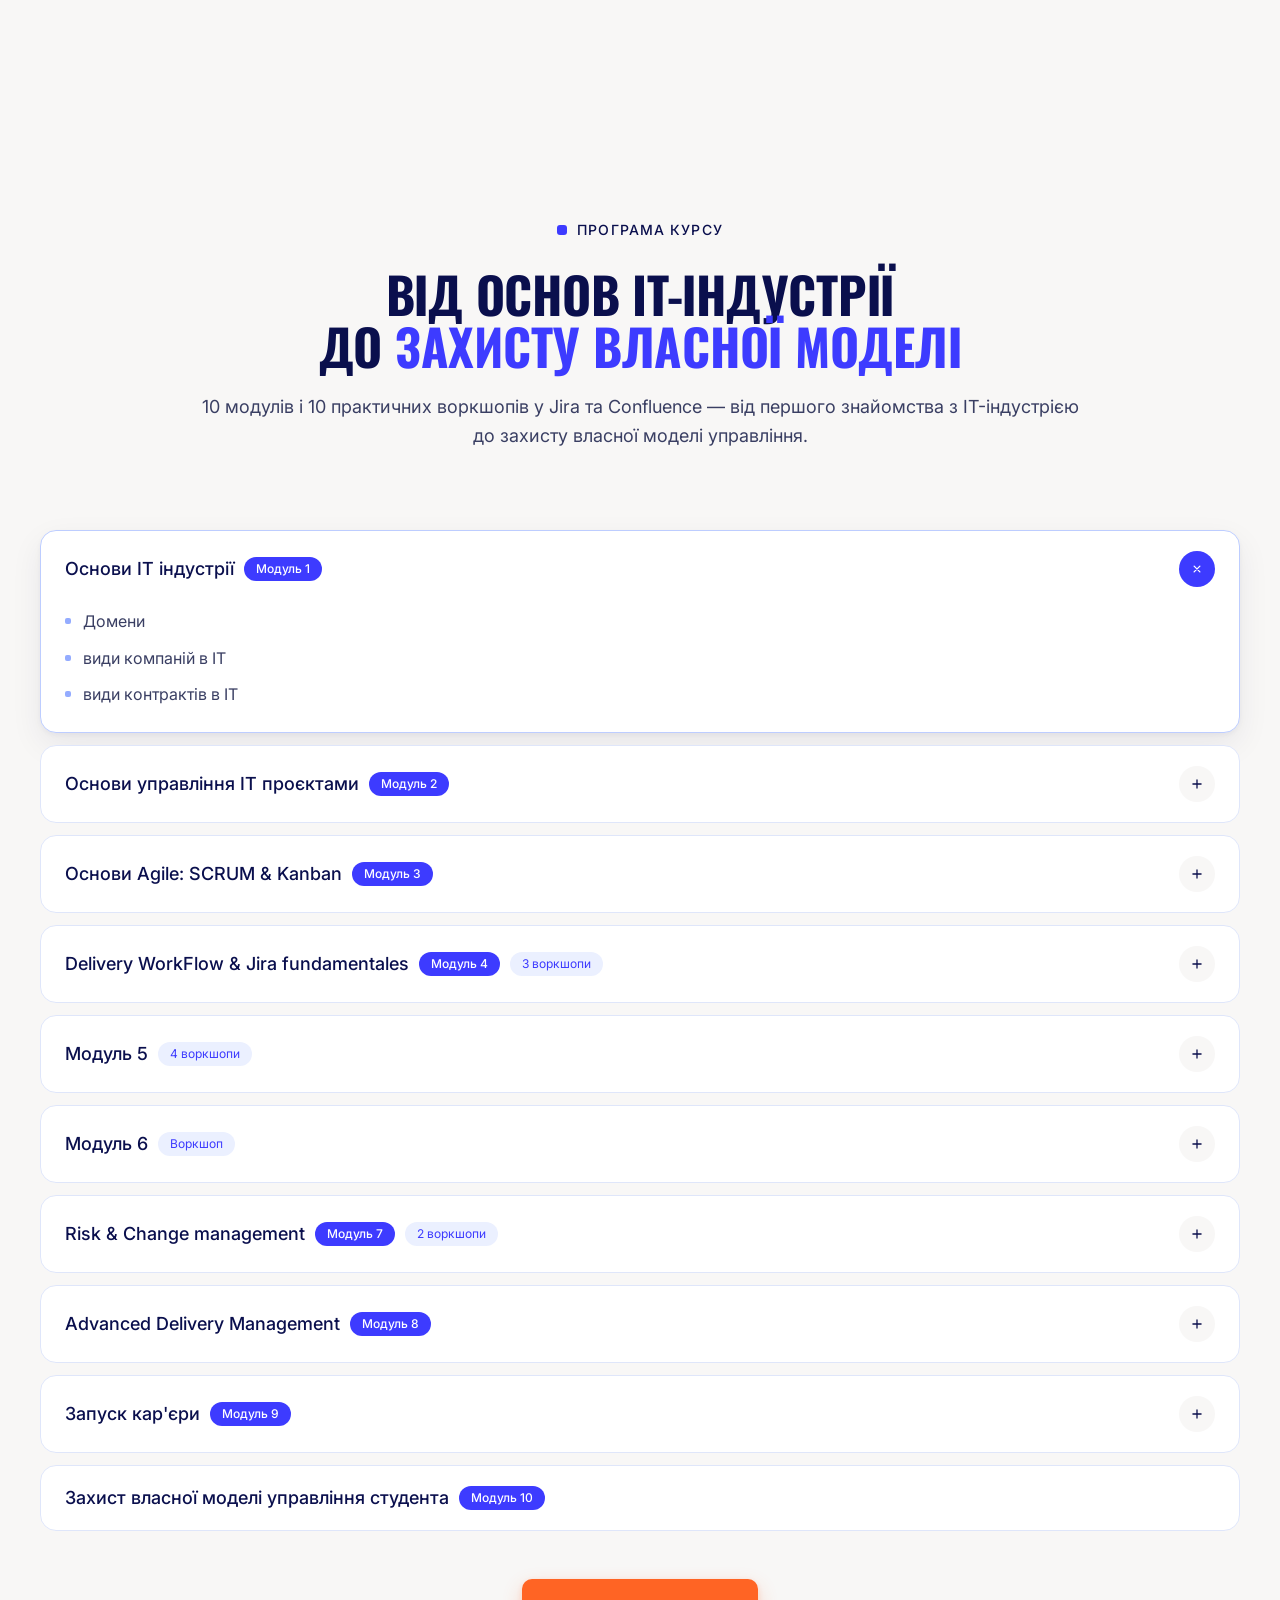
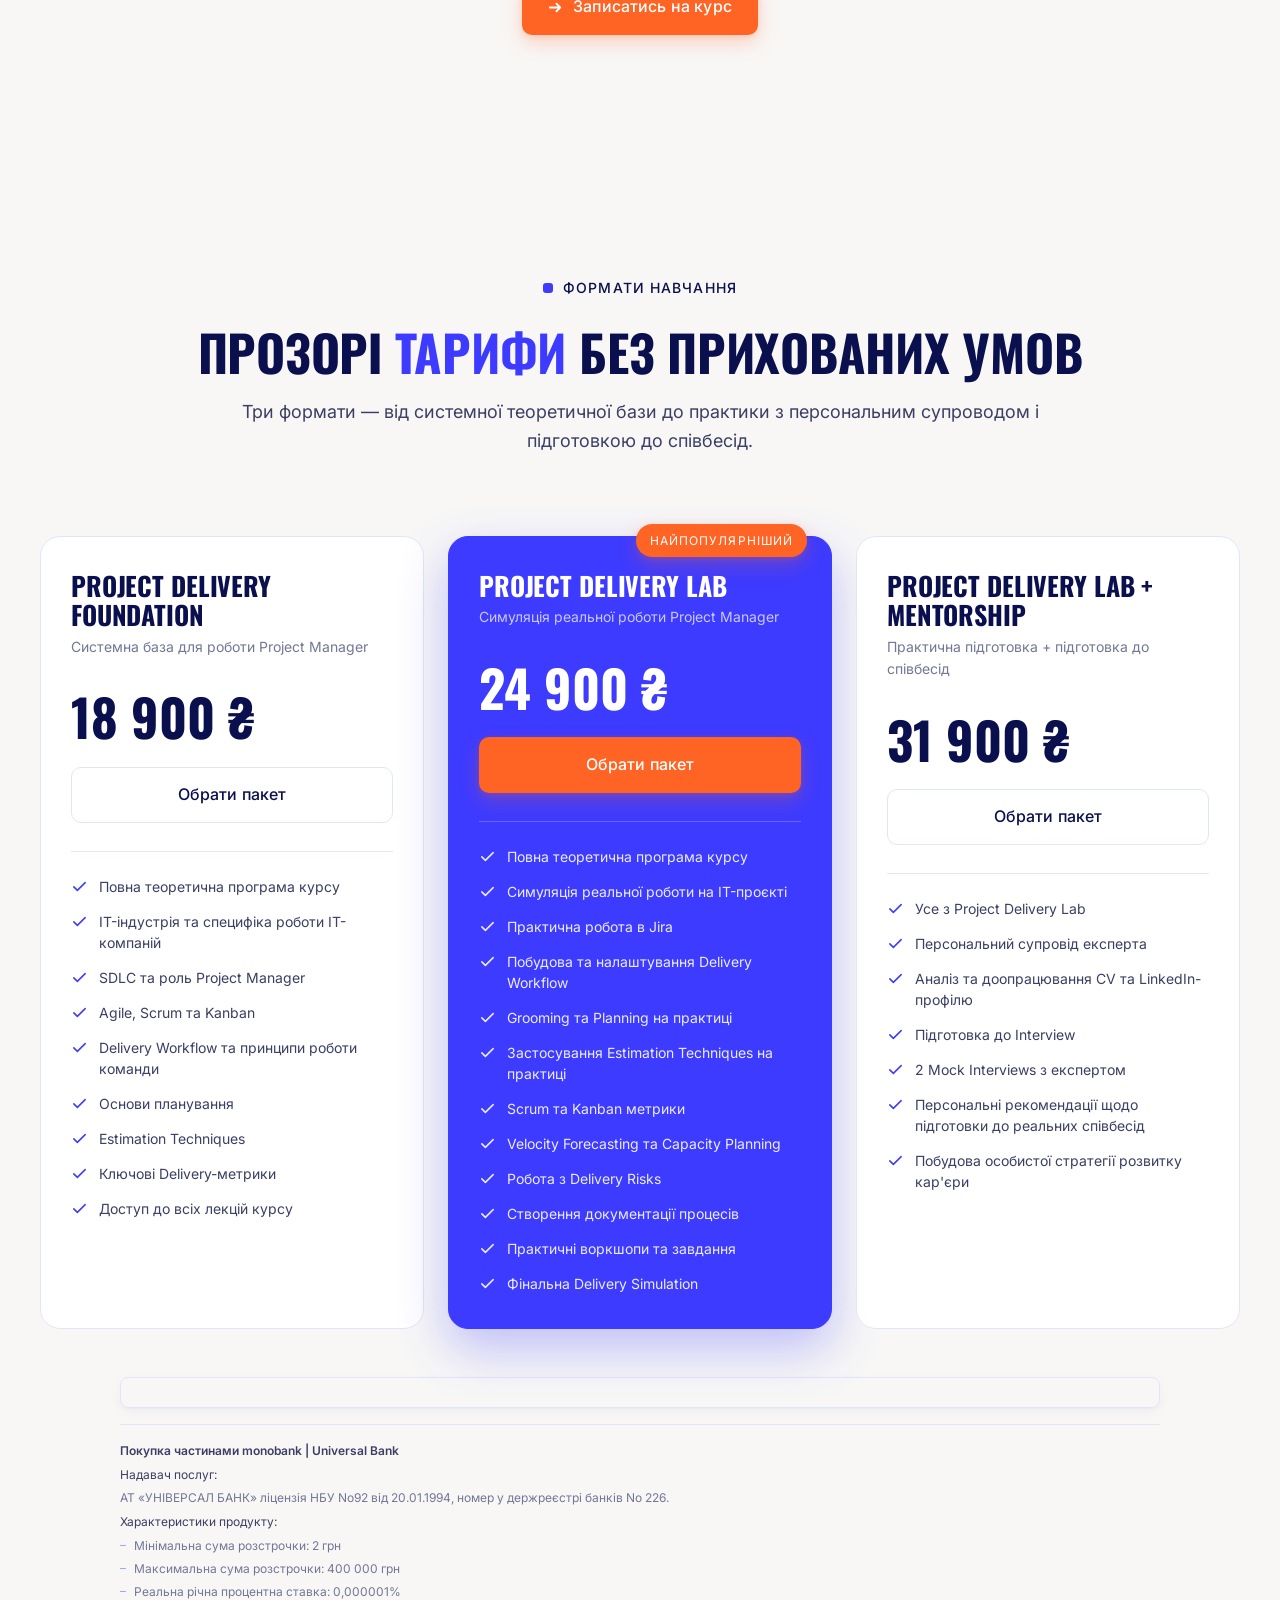
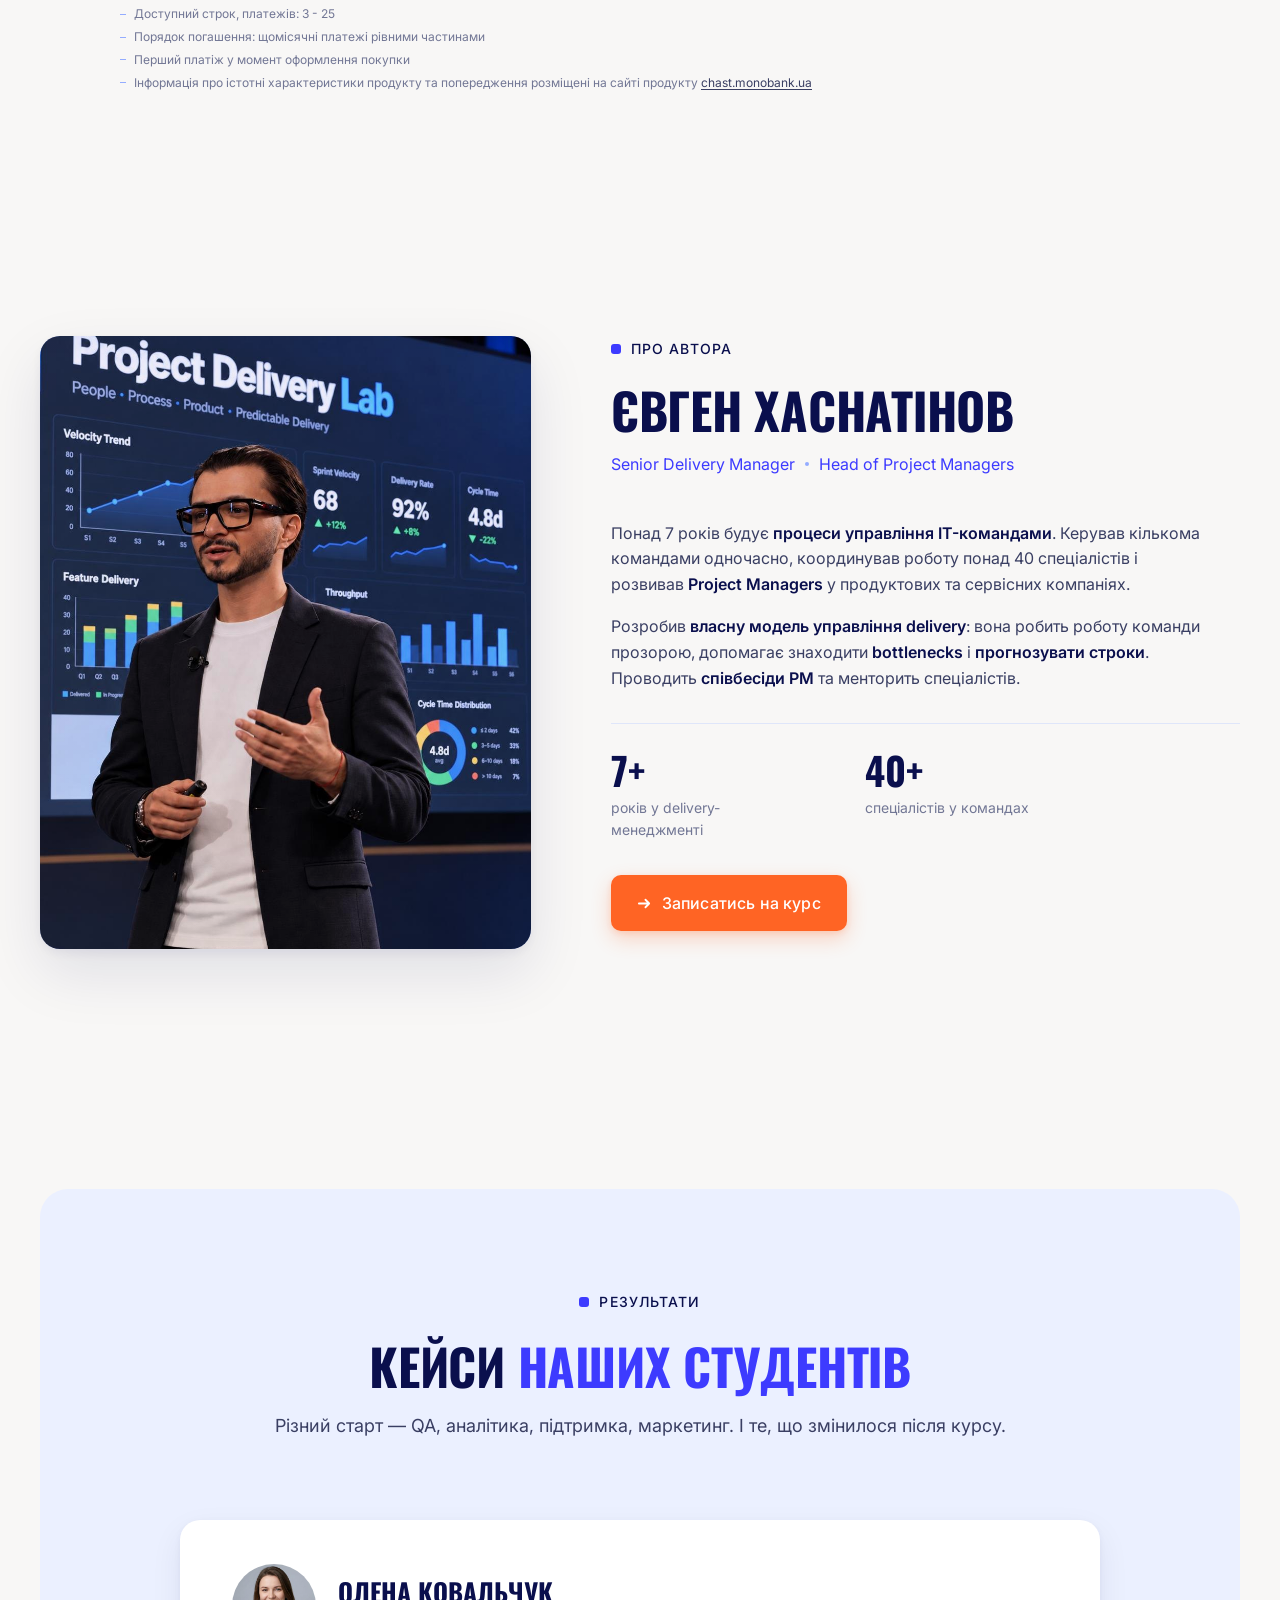
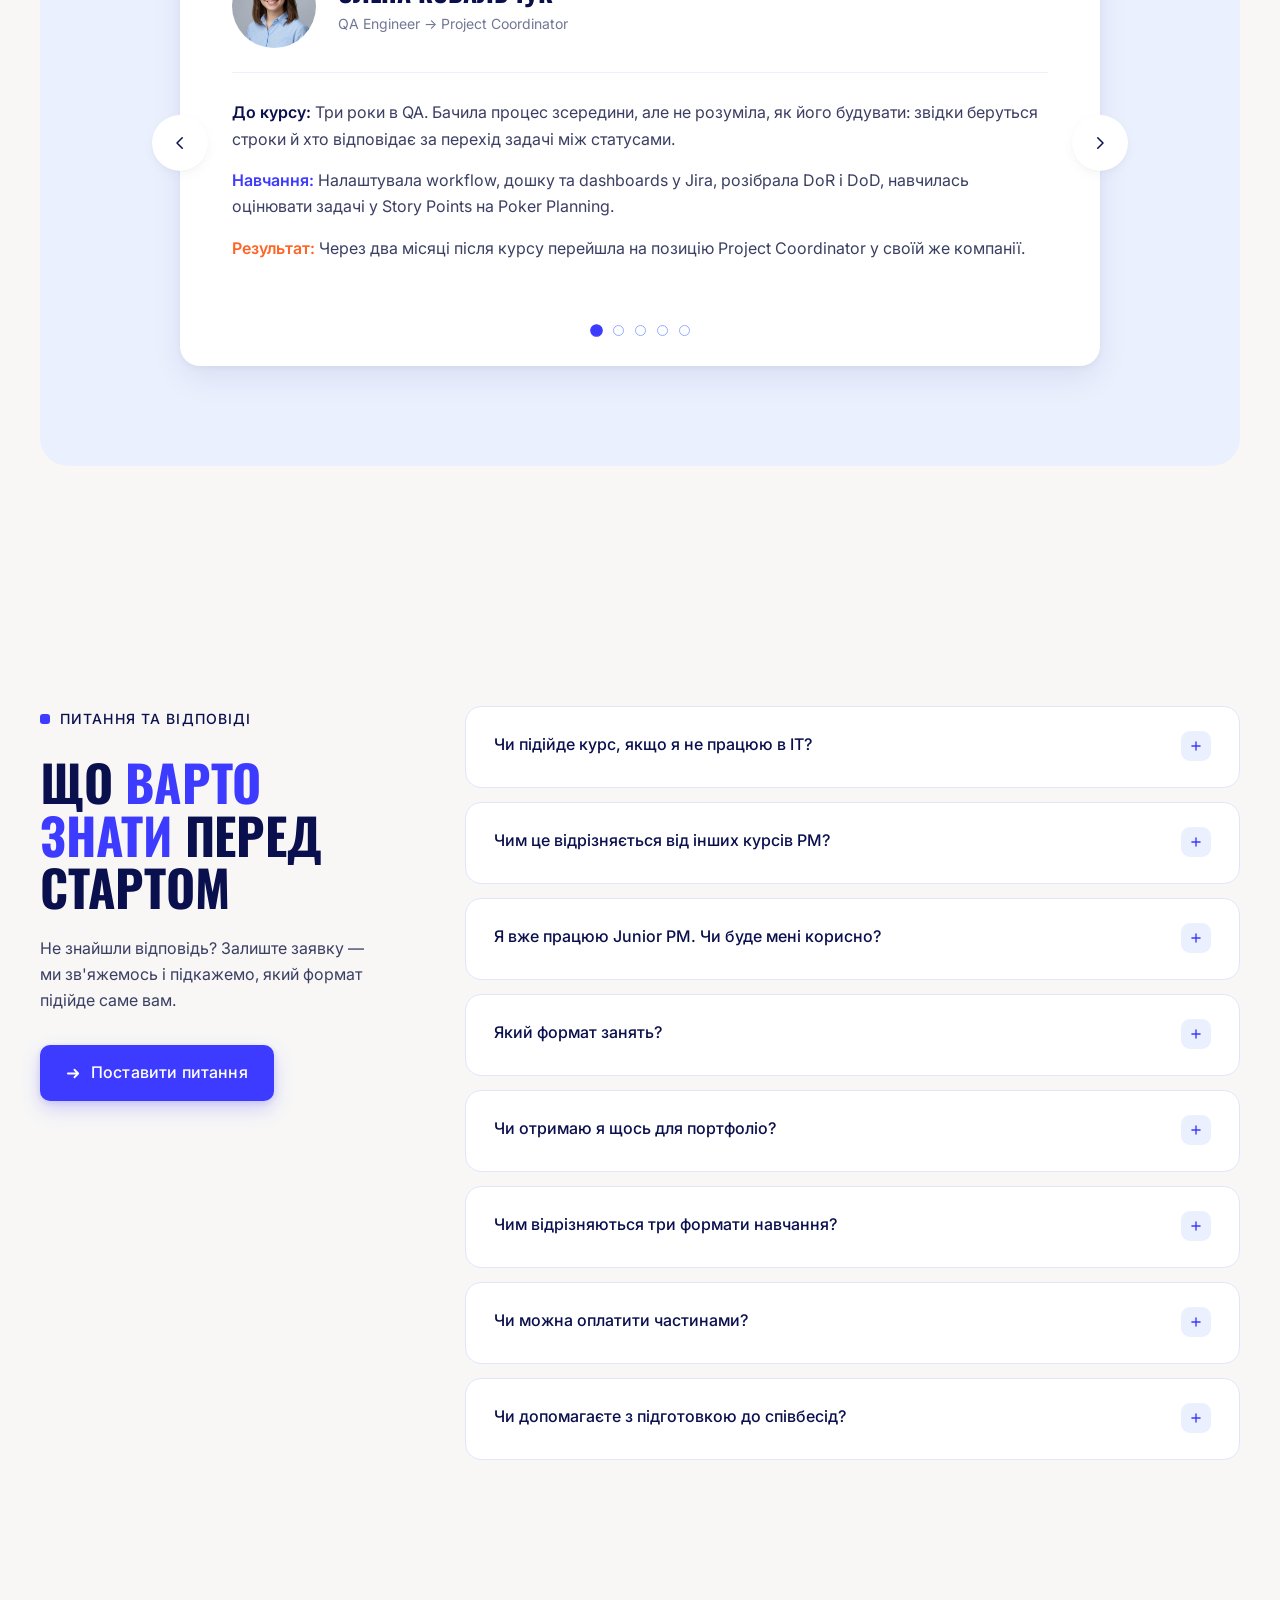
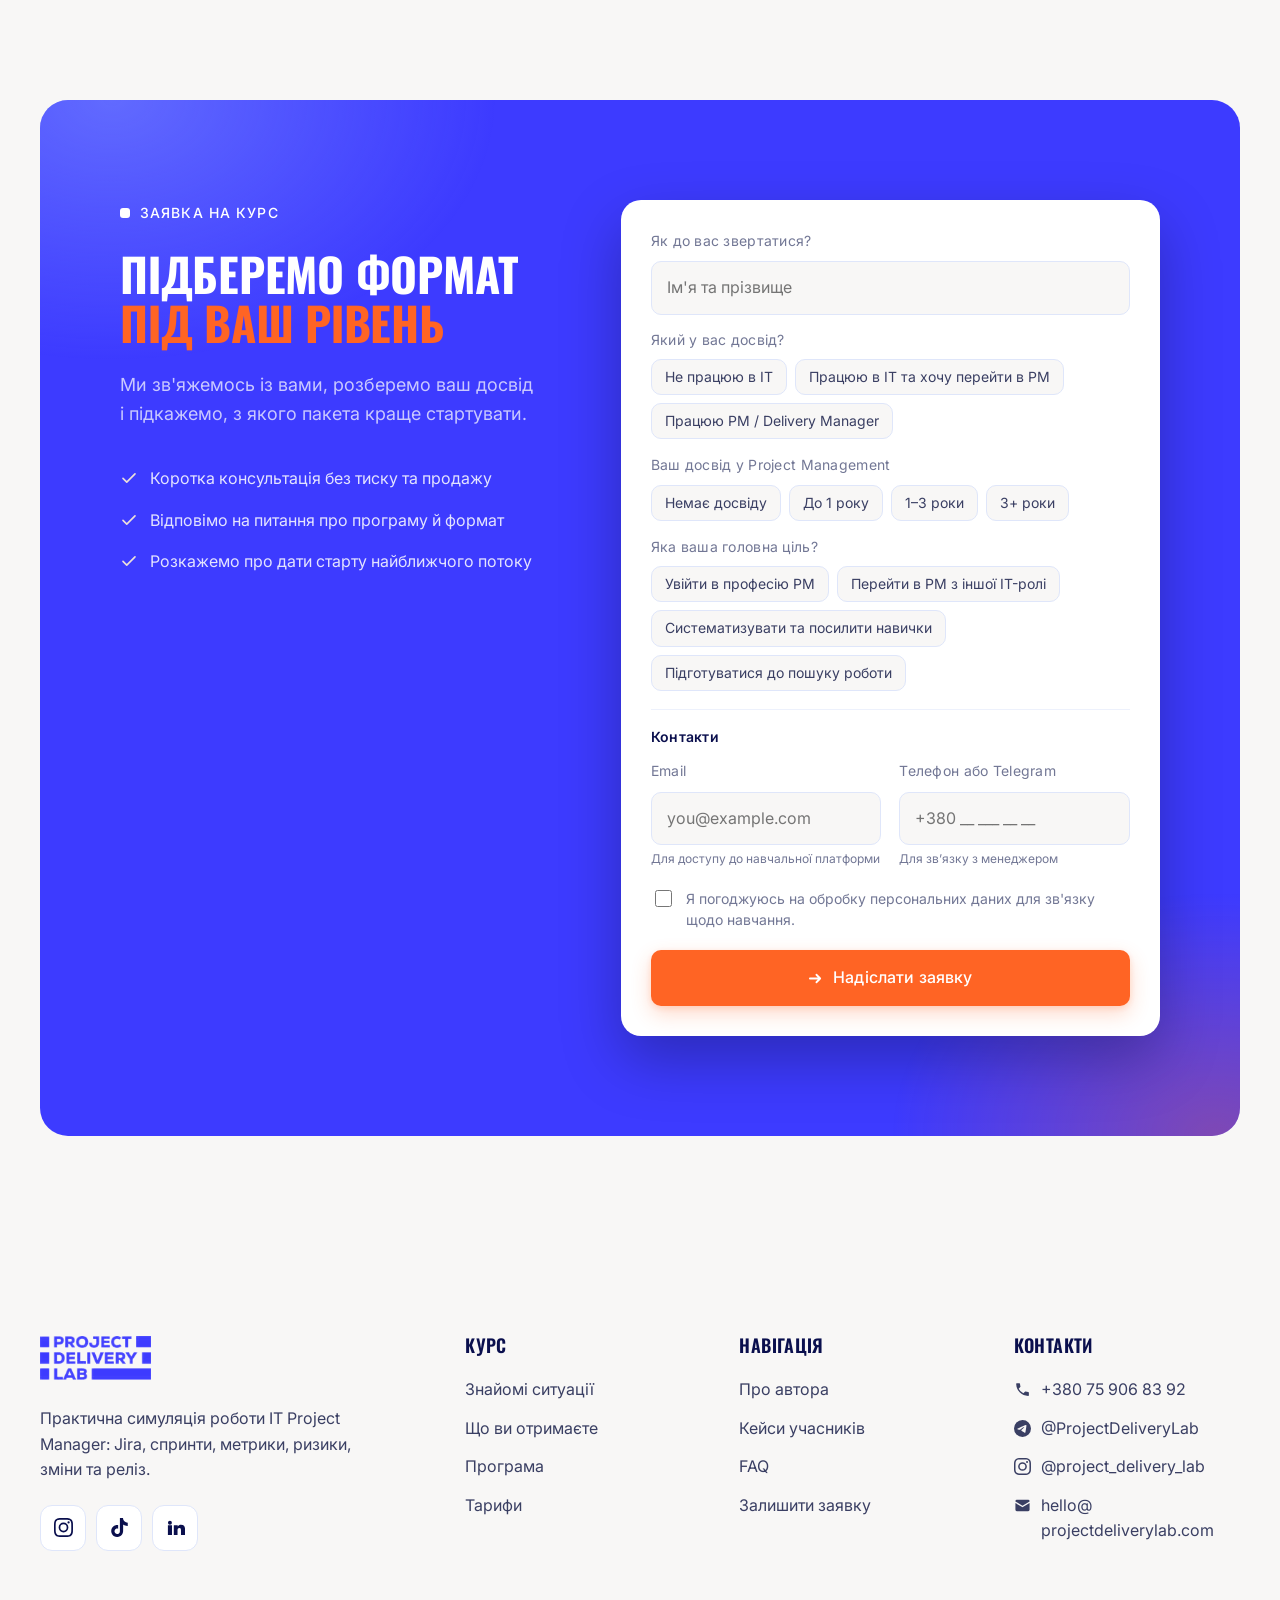
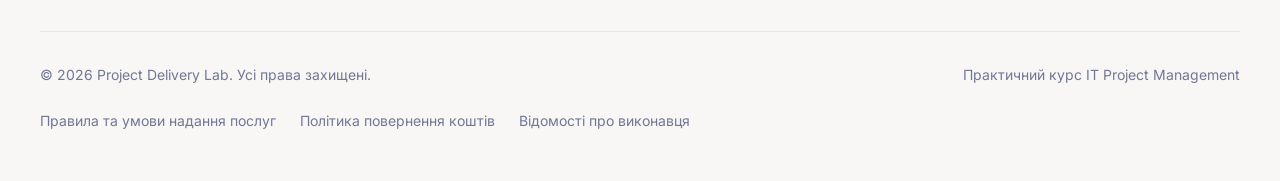
==== commit 9c612095: "Carry the client's module list verbatim Co-Authored-By: Claude Opus 5 <noreply@anthropic.com>" ====
--- a/index.html
+++ b/index.html
@@ -709,6 +709,9 @@
 }
 .mrow-list li.is-ws::before{background:var(--orange)}
 .mrow-list li.is-ws{color:var(--ink)}
+/* У програмі клієнта останній модуль не має підпунктів — рядок не розкривається. */
+.mrow--static .mrow-head{grid-template-columns:minmax(0,1fr)}
+.mrow--static:hover{border-color:var(--line)}
 .modules-cta{margin-top:var(--s-5);display:flex;justify-content:center}
 
 /* ============================================================
@@ -1588,7 +1591,7 @@
       <article class="mrow is-open reveal">
         <button class="mrow-head" aria-expanded="true">
           <span class="mrow-main">
-            <span class="mrow-title">Основи IT-індустрії</span>
+            <span class="mrow-title">Основи IT індустрії</span>
             <span class="tag tag--num">Модуль 1</span>
           </span>
           <span class="mrow-ico" aria-hidden="true">
@@ -1599,8 +1602,8 @@
           <div>
             <ul class="mrow-list">
               <li>Домени</li>
-              <li>Види компаній в IT</li>
-              <li>Види контрактів в IT</li>
+              <li>види компаній в IT</li>
+              <li>види контрактів в IT</li>
             </ul>
           </div>
         </div>
@@ -1609,7 +1612,7 @@
       <article class="mrow reveal">
         <button class="mrow-head" aria-expanded="false">
           <span class="mrow-main">
-            <span class="mrow-title">Основи управління IT-проєктами</span>
+            <span class="mrow-title">Основи управління IT проєктами</span>
             <span class="tag tag--num">Модуль 2</span>
           </span>
           <span class="mrow-ico" aria-hidden="true">
@@ -1620,10 +1623,10 @@
           <div>
             <ul class="mrow-list">
               <li>Стейкхолдери</li>
-              <li>IT-термінологія</li>
+              <li>IT термінінологія</li>
               <li>SDLC</li>
-              <li>Процес. Проєкт. Продукт</li>
-              <li>Хто такий PM</li>
+              <li>Процес. Проект. Продукт.</li>
+              <li>Хто такий ПМ?</li>
             </ul>
           </div>
         </div>
@@ -1632,7 +1635,7 @@
       <article class="mrow reveal">
         <button class="mrow-head" aria-expanded="false">
           <span class="mrow-main">
-            <span class="mrow-title">Основи Agile: Scrum &amp; Kanban</span>
+            <span class="mrow-title">Основи Agile: SCRUM &amp; Kanban</span>
             <span class="tag tag--num">Модуль 3</span>
           </span>
           <span class="mrow-ico" aria-hidden="true">
@@ -1643,7 +1646,7 @@
           <div>
             <ul class="mrow-list">
               <li>Agile</li>
-              <li>Scrum</li>
+              <li>SCRUM</li>
               <li>Kanban</li>
             </ul>
           </div>
@@ -1653,7 +1656,7 @@
       <article class="mrow reveal">
         <button class="mrow-head" aria-expanded="false">
           <span class="mrow-main">
-            <span class="mrow-title">Delivery Workflow &amp; Jira Fundamentals</span>
+            <span class="mrow-title">Delivery WorkFlow &amp; Jira fundamentales</span>
             <span class="tag tag--num">Модуль 4</span>
             <span class="tag tag--ws">3 воркшопи</span>
           </span>
@@ -1665,11 +1668,11 @@
           <div>
             <ul class="mrow-list">
               <li>Delivery Status Flow. Ролі та правила переходів між статусами</li>
-              <li class="is-ws">Воркшоп: опис процесів у Confluence</li>
+              <li class="is-ws">Workshop - Опис процесів в Confluence</li>
               <li>DoR, DoD</li>
-              <li class="is-ws">Воркшоп: створення проєкту в Jira. Налаштування Delivery workflow</li>
+              <li class="is-ws">Workshop - Створення проекту в JIRA. Налаштування Delivery workflow.</li>
               <li>Як описувати задачі</li>
-              <li class="is-ws">Воркшоп: створення задач та визначення виконавця в Jira</li>
+              <li class="is-ws">Workshop. Створення задач та визначення виконавця в JIRA</li>
             </ul>
           </div>
         </div>
@@ -1678,8 +1681,7 @@
       <article class="mrow reveal">
         <button class="mrow-head" aria-expanded="false">
           <span class="mrow-main">
-            <span class="mrow-title">Впровадження Scrum</span>
-            <span class="tag tag--num">Модуль 5</span>
+            <span class="mrow-title">Модуль 5</span>
             <span class="tag tag--ws">4 воркшопи</span>
           </span>
           <span class="mrow-ico" aria-hidden="true">
@@ -1689,12 +1691,12 @@
         <div class="mrow-body">
           <div>
             <ul class="mrow-list">
-              <li>Як впровадити Scrum з нуля</li>
+              <li>Як впровадити SCRUM з нуля</li>
               <li>Grooming та оцінка задач</li>
-              <li class="is-ws">Воркшоп: симуляція Grooming Session</li>
-              <li class="is-ws">Воркшоп: Poker Planning</li>
-              <li class="is-ws">Воркшоп: метрики Scrum. Як зробити Velocity Chart</li>
-              <li class="is-ws">Воркшоп: Scrum ceremonies</li>
+              <li class="is-ws">Workshop. Симуляція Grooming Session</li>
+              <li class="is-ws">Workshop. Poker Planning</li>
+              <li class="is-ws">Workshop. Метріки SCRUM. Як зробити Velocity Chart</li>
+              <li class="is-ws">Workshop. Scrum ceremonies</li>
             </ul>
           </div>
         </div>
@@ -1703,8 +1705,7 @@
       <article class="mrow reveal">
         <button class="mrow-head" aria-expanded="false">
           <span class="mrow-main">
-            <span class="mrow-title">Впровадження Kanban</span>
-            <span class="tag tag--num">Модуль 6</span>
+            <span class="mrow-title">Модуль 6</span>
             <span class="tag tag--ws">Воркшоп</span>
           </span>
           <span class="mrow-ico" aria-hidden="true">
@@ -1715,7 +1716,7 @@
           <div>
             <ul class="mrow-list">
               <li>Як імплементувати Kanban</li>
-              <li class="is-ws">Воркшоп: як налаштувати Kanban у Jira. Метрики Kanban</li>
+              <li class="is-ws">Workshop. Як налаштувати Kanban в JIRA. Метріки Kanban.</li>
             </ul>
           </div>
         </div>
@@ -1724,7 +1725,7 @@
       <article class="mrow reveal">
         <button class="mrow-head" aria-expanded="false">
           <span class="mrow-main">
-            <span class="mrow-title">Risk &amp; Change Management</span>
+            <span class="mrow-title">Risk &amp; Change management</span>
             <span class="tag tag--num">Модуль 7</span>
             <span class="tag tag--ws">2 воркшопи</span>
           </span>
@@ -1735,8 +1736,8 @@
         <div class="mrow-body">
           <div>
             <ul class="mrow-list">
-              <li class="is-ws">Воркшоп: як працювати з ризиками</li>
-              <li class="is-ws">Воркшоп: як управляти змінами</li>
+              <li class="is-ws">Workshop. Як працювати з ризиками</li>
+              <li class="is-ws">Workshop. Як управляти змінами</li>
             </ul>
           </div>
         </div>
@@ -1756,7 +1757,7 @@
           <div>
             <ul class="mrow-list">
               <li>Blocked task</li>
-              <li>QA в delivery-процесі: QA First approach та testing reporting</li>
+              <li>QA в Delivery process: QA first approach та Testing reporting</li>
               <li>Release management</li>
             </ul>
           </div>
@@ -1776,7 +1777,7 @@
         <div class="mrow-body">
           <div>
             <ul class="mrow-list">
-              <li>Підготовка та оптимізація CV і LinkedIn</li>
+              <li>Підготовка на оптимізація CV та Linkdn</li>
               <li>Ресурси для пошуку вакансій</li>
               <li>Як проводити співбесіду</li>
             </ul>
@@ -1784,23 +1785,12 @@
         </div>
       </article>
 
-      <article class="mrow reveal">
-        <button class="mrow-head" aria-expanded="false">
+      <article class="mrow mrow--static reveal">
+        <div class="mrow-head">
           <span class="mrow-main">
-            <span class="mrow-title">Захист власної моделі управління</span>
+            <span class="mrow-title">Захист власної моделі управління студента</span>
             <span class="tag tag--num">Модуль 10</span>
-            <span class="tag tag--key">Фінальний модуль</span>
           </span>
-          <span class="mrow-ico" aria-hidden="true">
-            <svg viewBox="0 0 24 24"><path d="M12 5v14M5 12h14"/></svg>
-          </span>
-        </button>
-        <div class="mrow-body">
-          <div>
-            <ul class="mrow-list">
-              <li>Захист моделі управління, яку ви зібрали за час курсу</li>
-            </ul>
-          </div>
         </div>
       </article>
     </div>
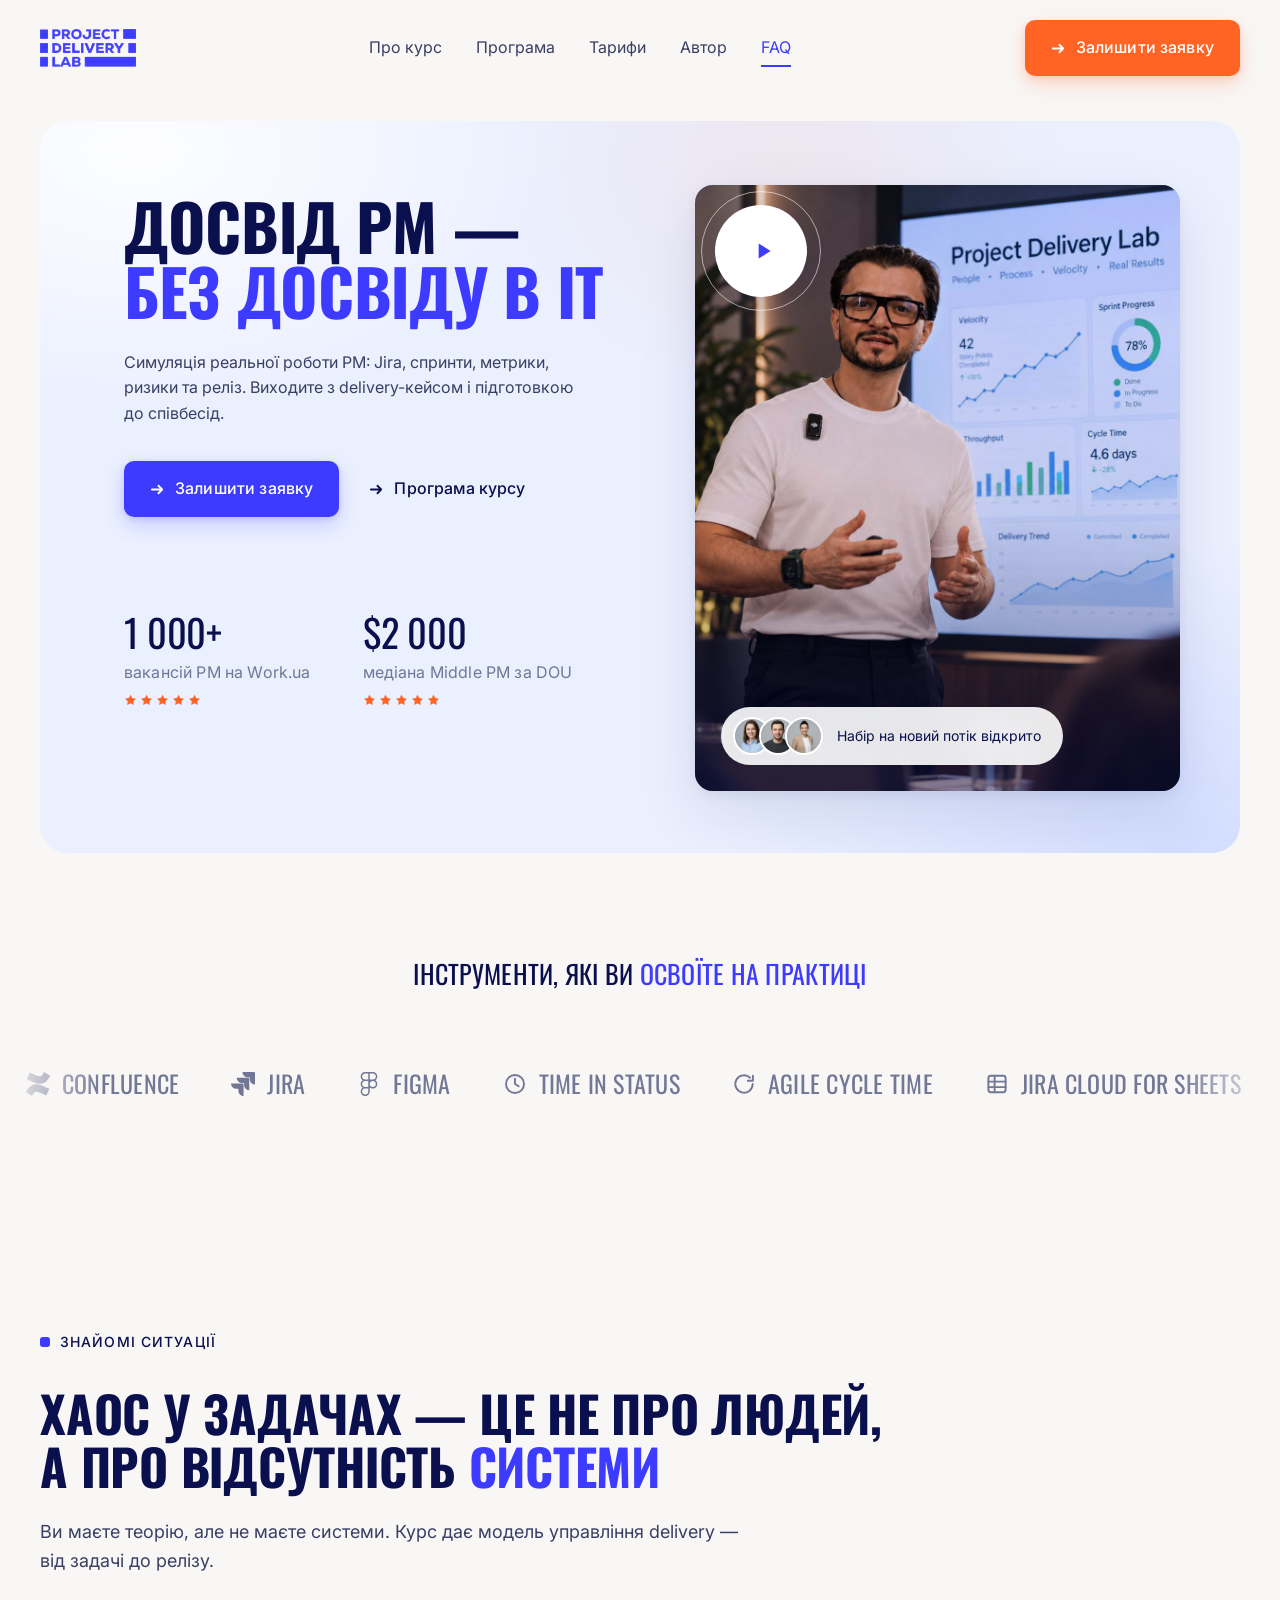
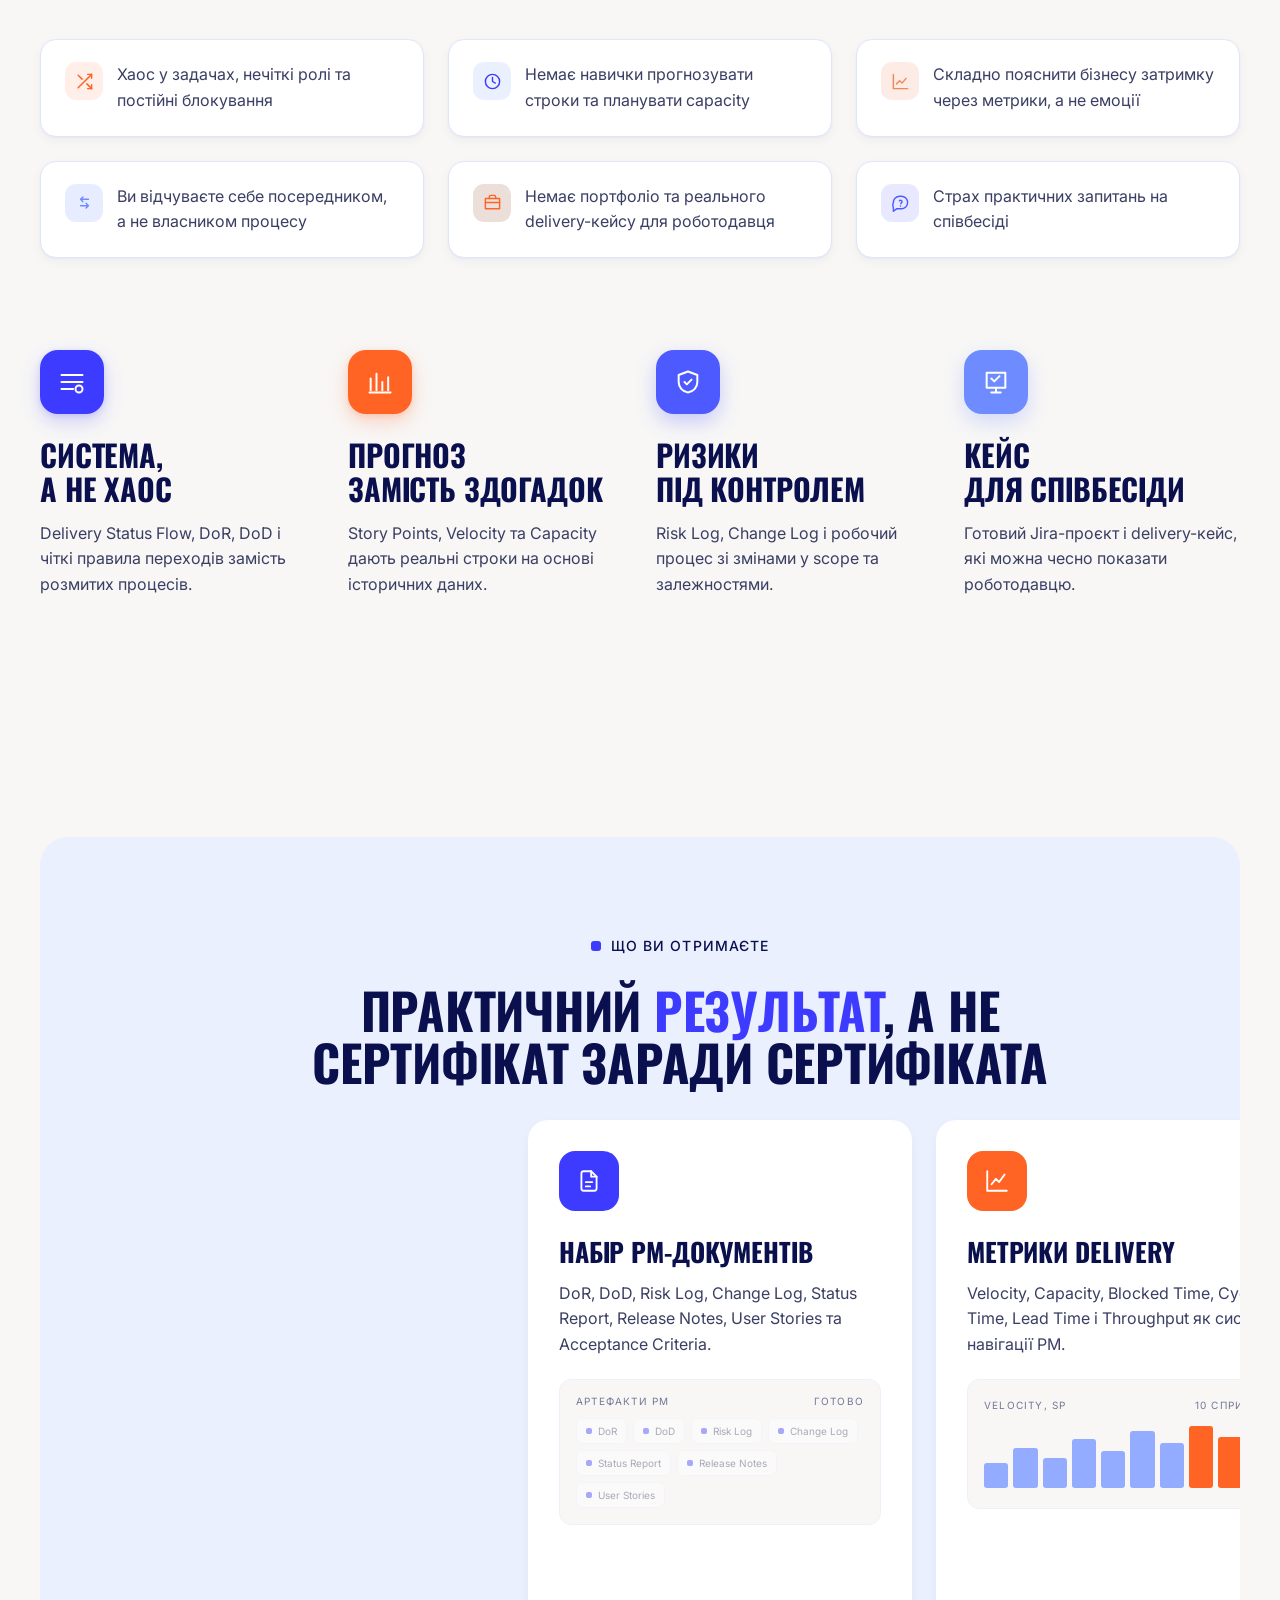
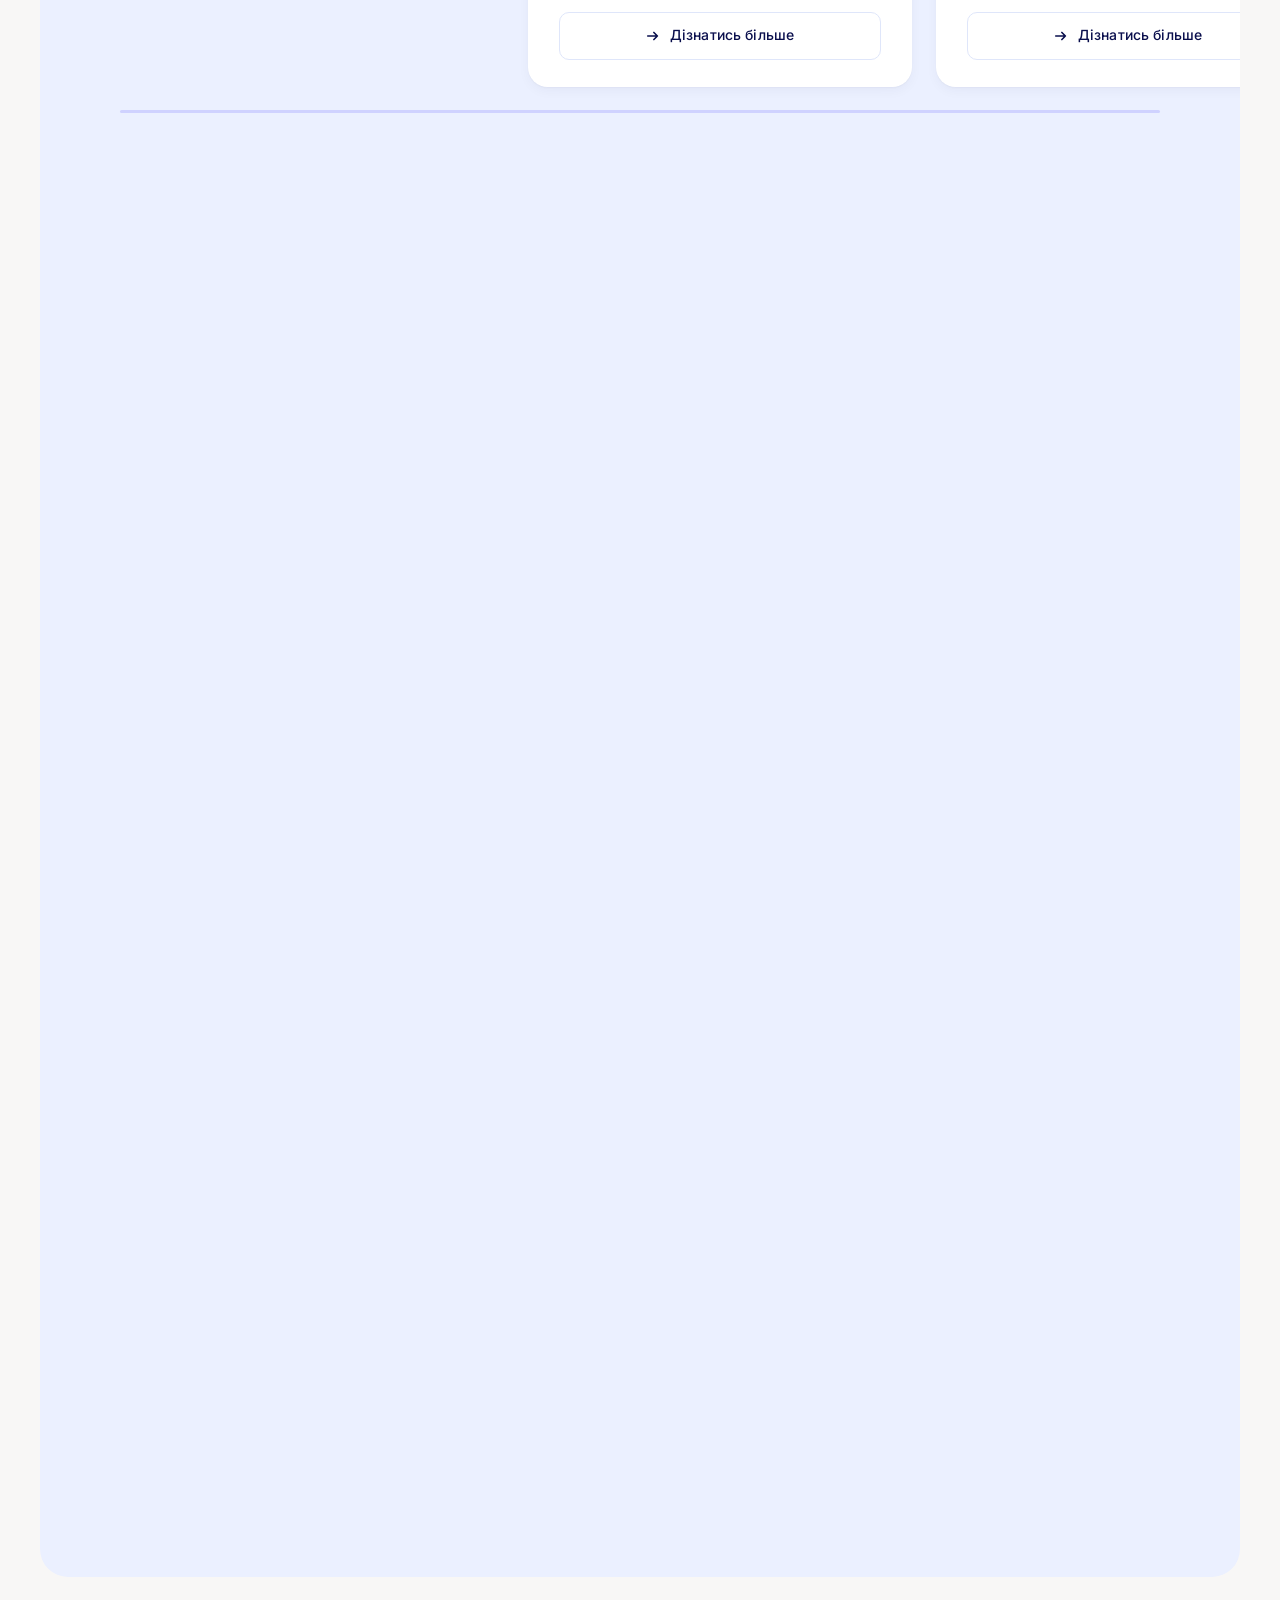
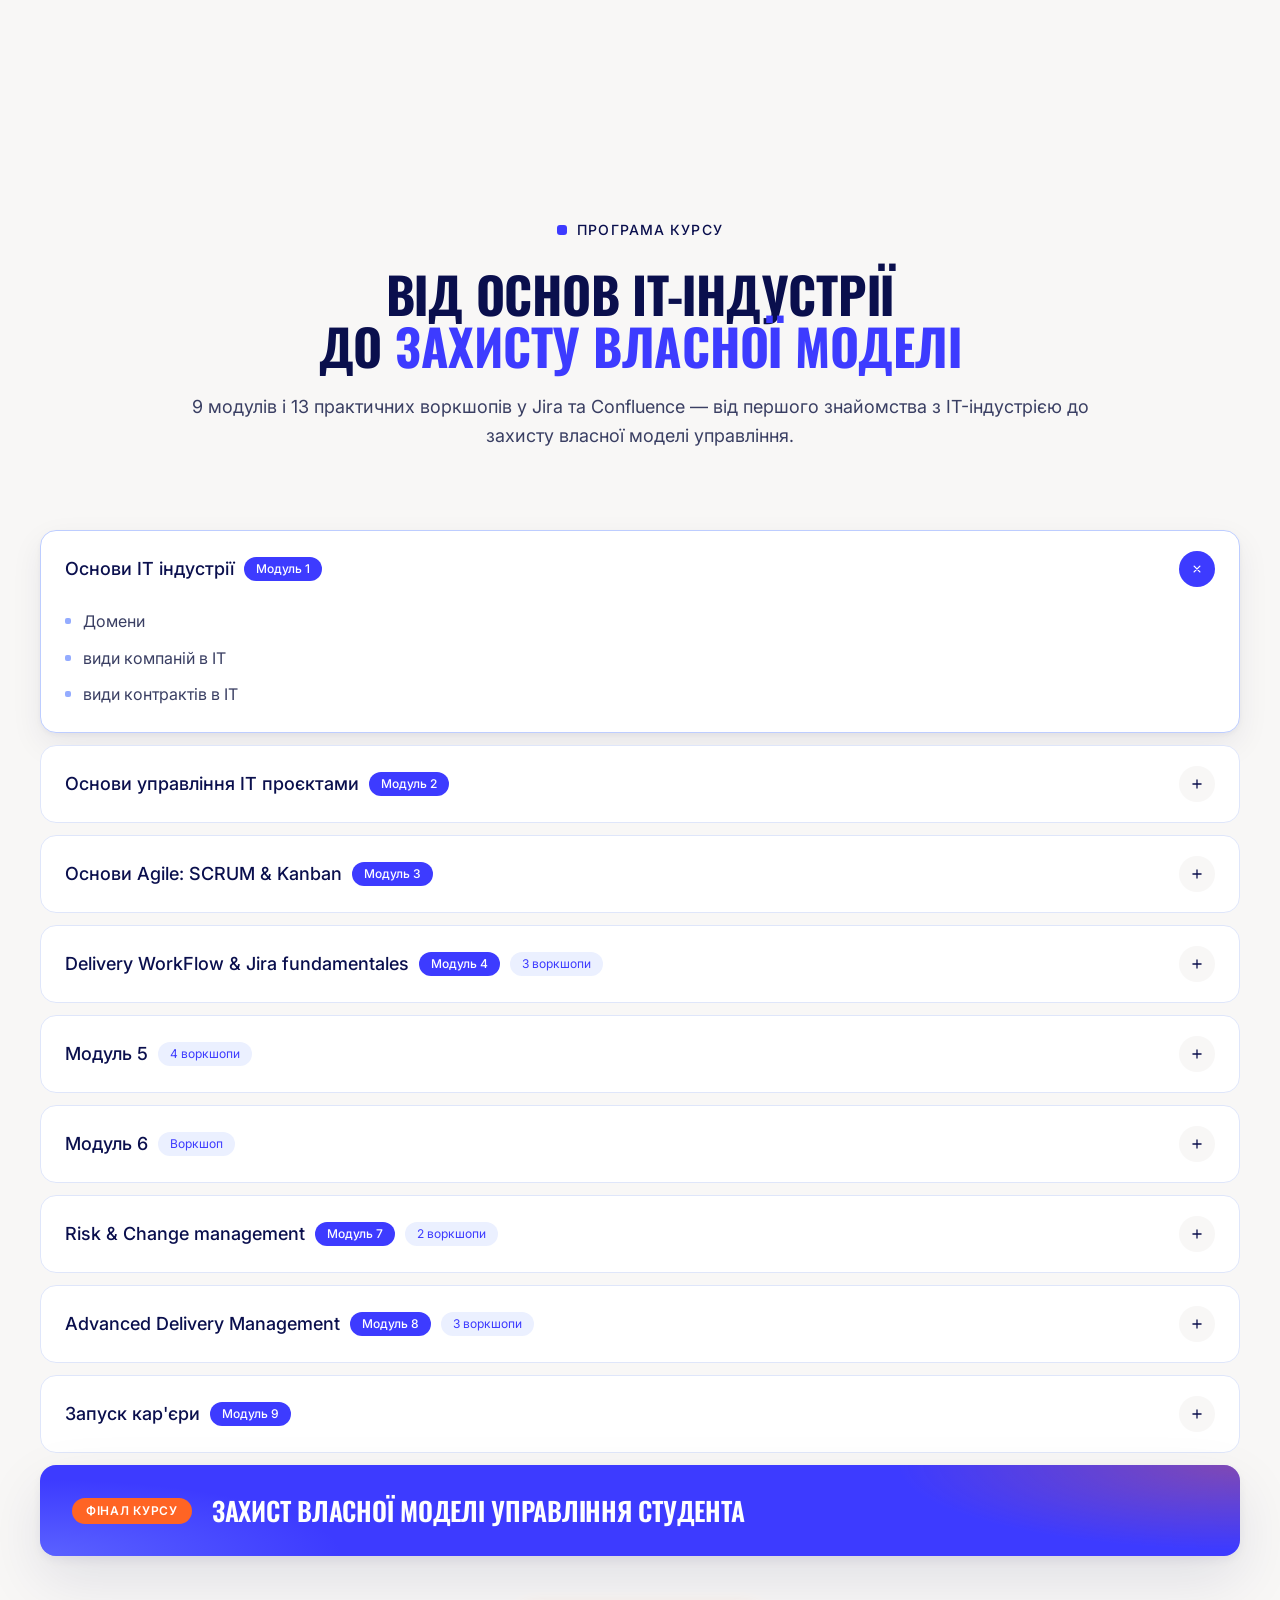
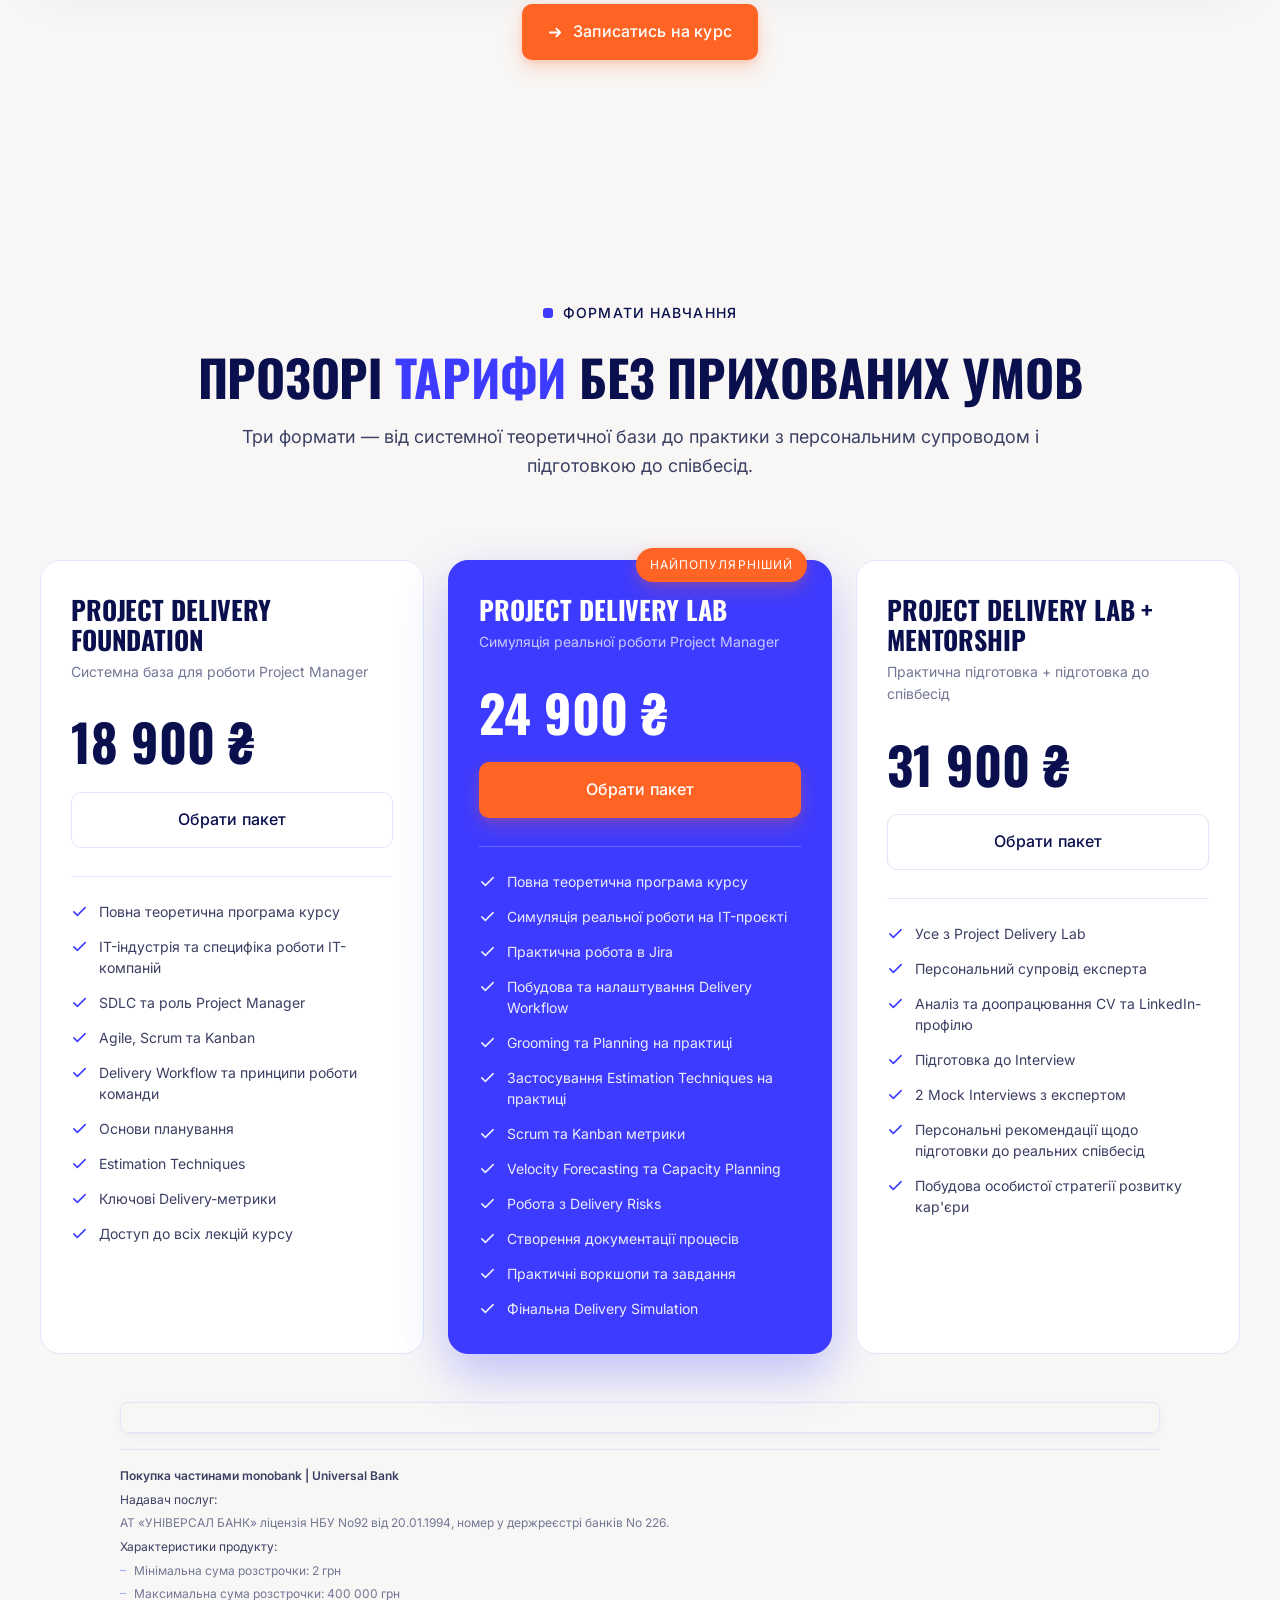
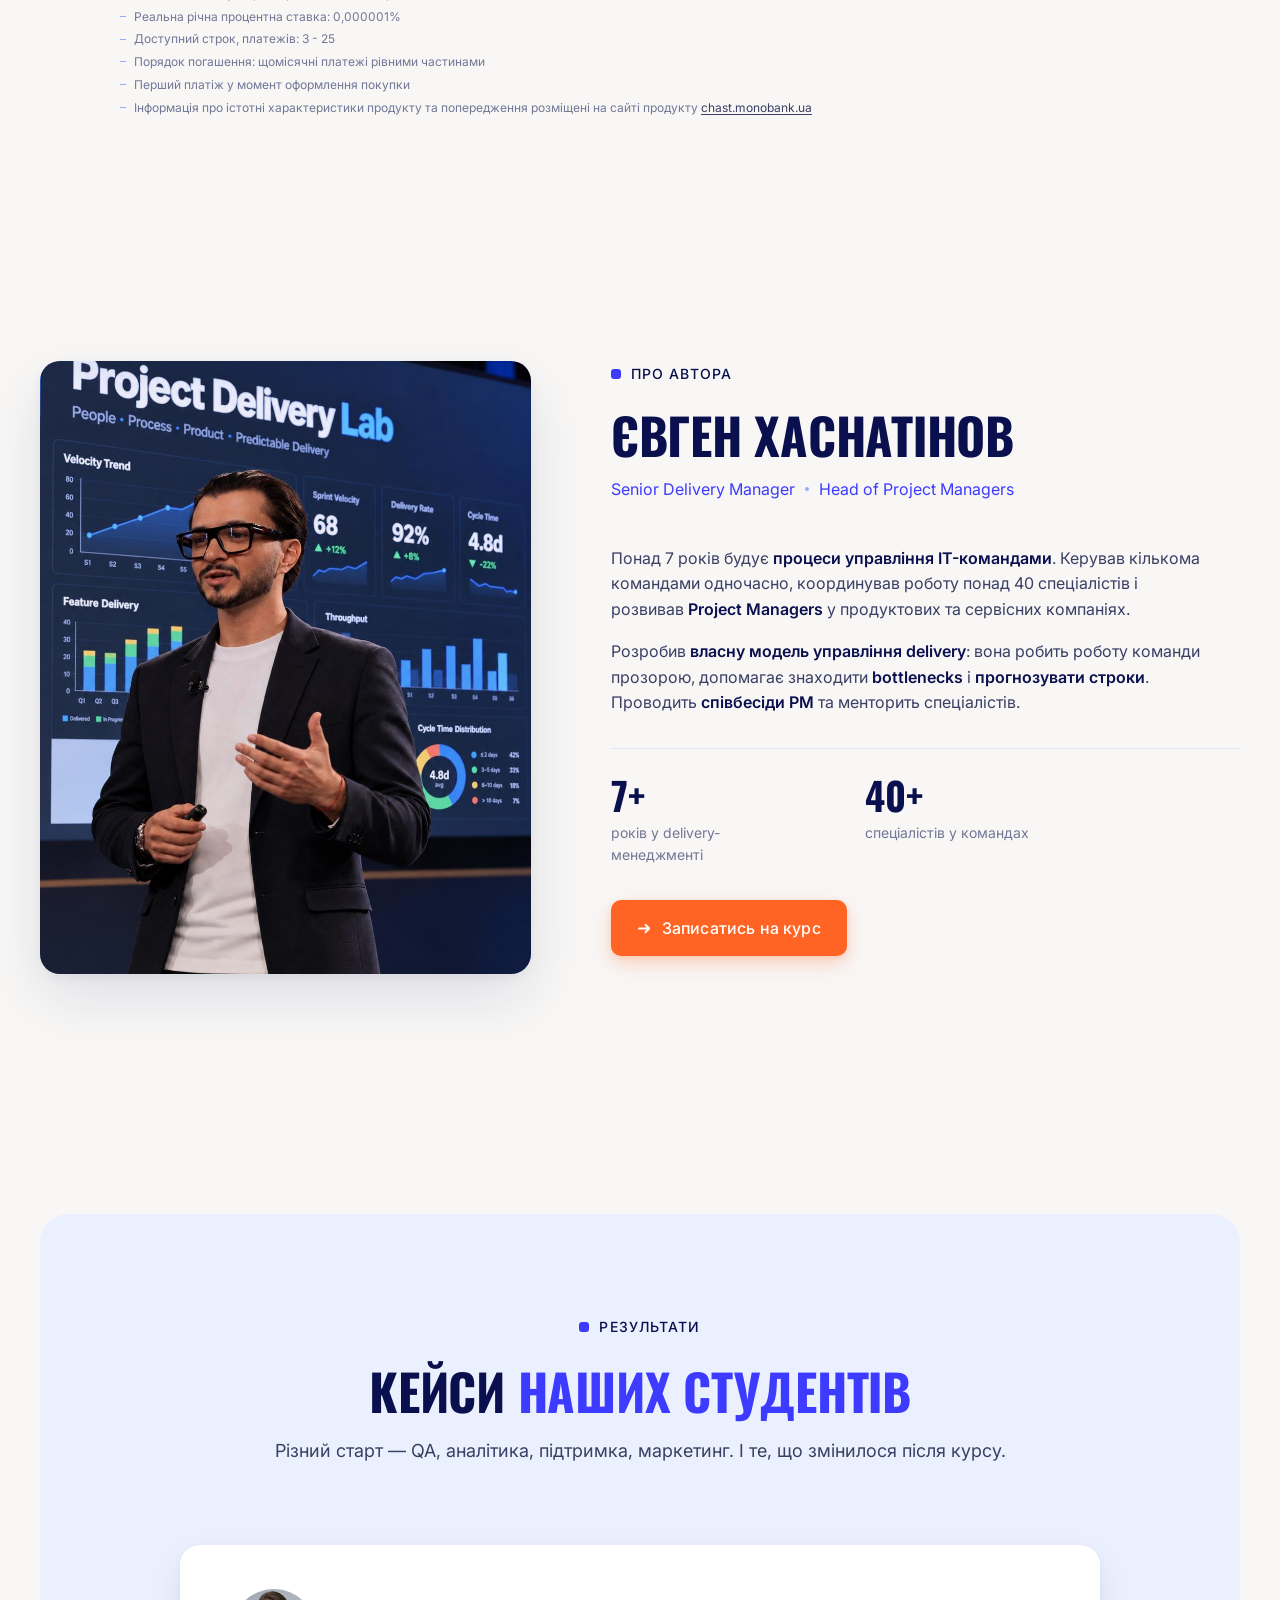
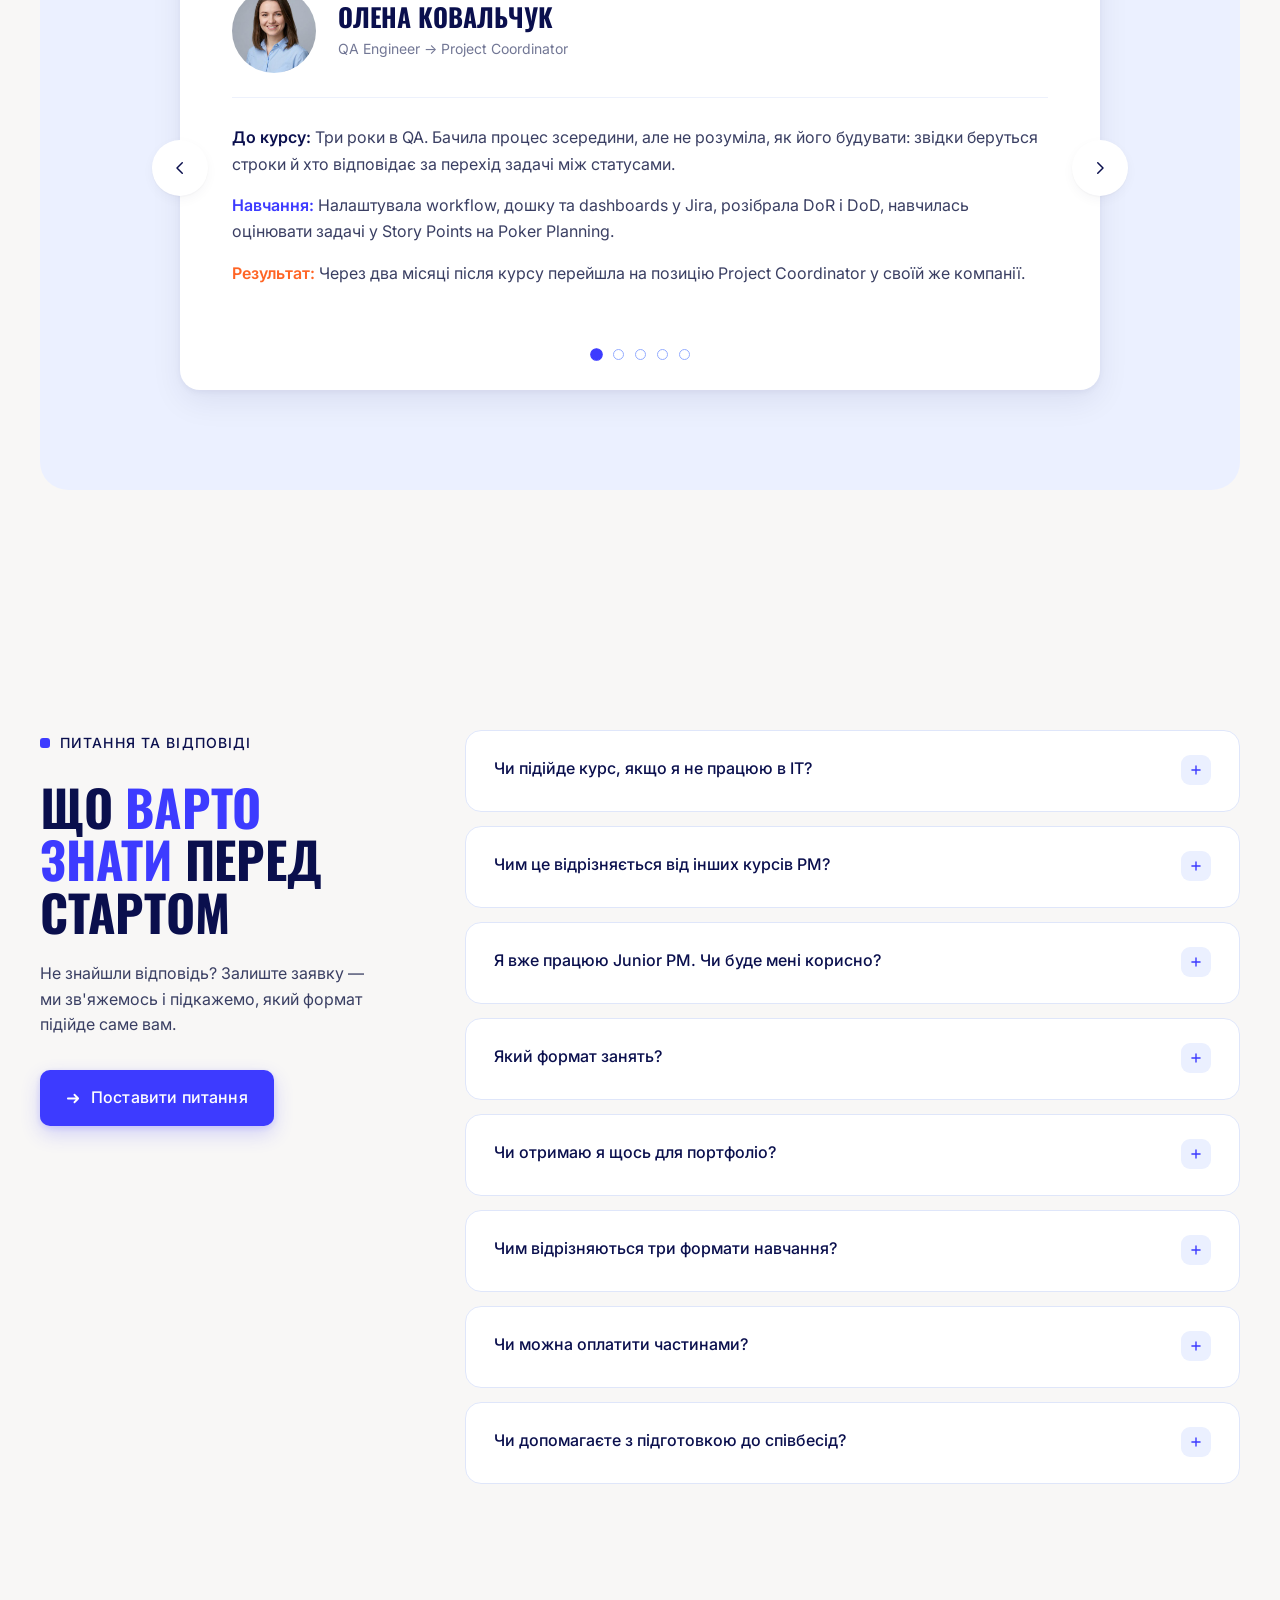
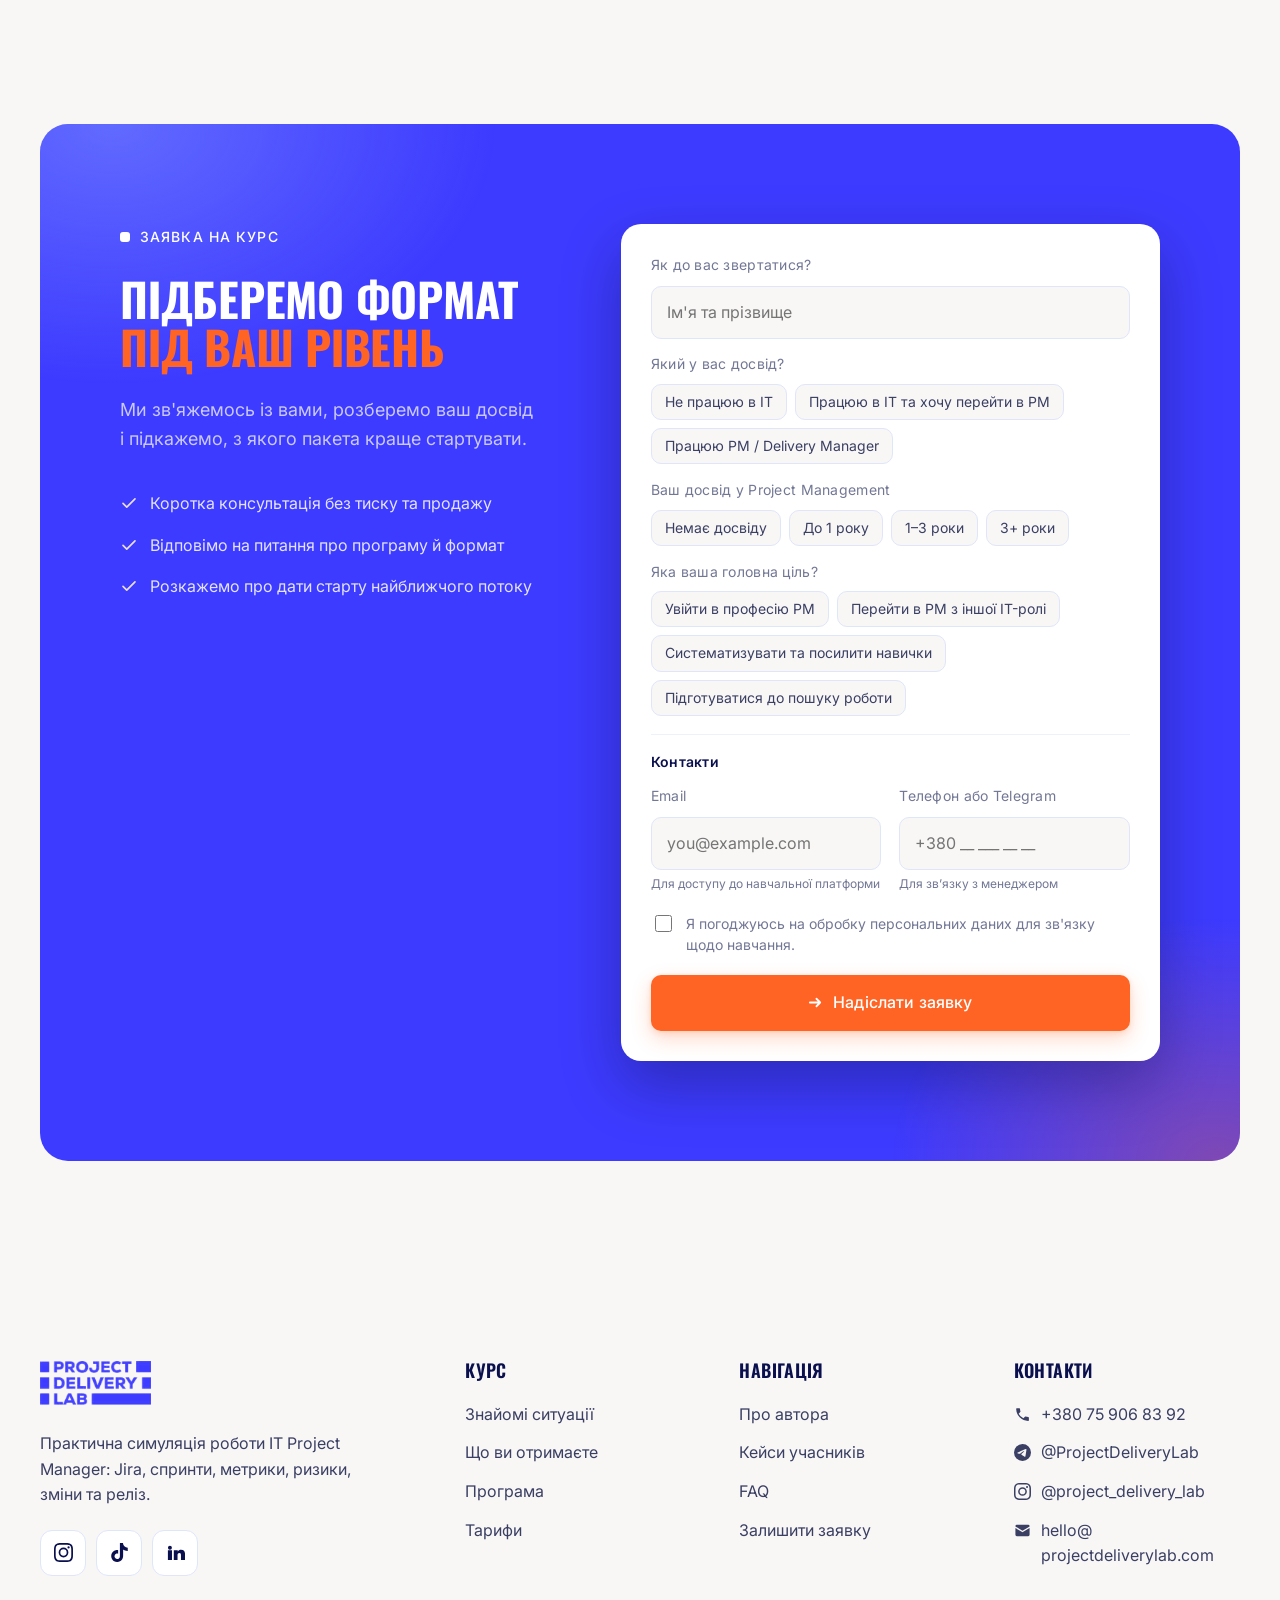
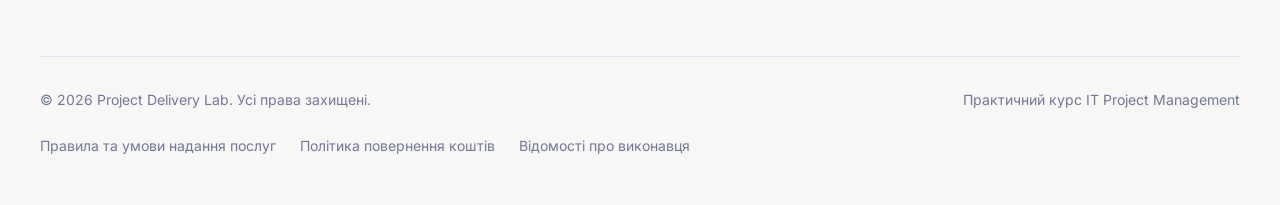
==== commit d11c088e: "Nine modules, with the defence as a closing point Co-Authored-By: Claude Opus 5 <noreply@anthropic.c" ====
--- a/index.html
+++ b/index.html
@@ -710,8 +710,32 @@
 .mrow-list li.is-ws::before{background:var(--orange)}
 .mrow-list li.is-ws{color:var(--ink)}
 /* У програмі клієнта останній модуль не має підпунктів — рядок не розкривається. */
-.mrow--static .mrow-head{grid-template-columns:minmax(0,1fr)}
-.mrow--static:hover{border-color:var(--line)}
+
+/* Фінал програми — окремий пункт поза списком модулів. */
+.final-note{
+  position:relative;margin-top:12px;padding:30px 32px;border-radius:var(--r-card);
+  background:var(--blue);box-shadow:var(--sh-3);overflow:hidden;
+  display:flex;align-items:center;gap:20px;flex-wrap:wrap;
+}
+.final-note::before{
+  content:'';position:absolute;inset:0;pointer-events:none;
+  background:
+    radial-gradient(46% 150% at 100% 0%, rgba(255,100,36,.34), transparent 62%),
+    radial-gradient(42% 140% at 0% 100%, rgba(148,172,255,.34), transparent 60%);
+}
+.final-note-tag{
+  position:relative;flex:none;display:inline-flex;align-items:center;
+  background:var(--orange);color:#fff;border-radius:999px;padding:7px 14px;
+  font-size:var(--fs-xs);line-height:1;letter-spacing:.06em;text-transform:uppercase;font-weight:600;
+}
+.final-note-t{
+  position:relative;margin:0;min-width:0;
+  font-family:var(--font-display);text-transform:uppercase;font-weight:600;
+  font-size:clamp(20px,2.1vw,26px);line-height:1.2;letter-spacing:-.01em;color:#fff;
+}
+@media (max-width:640px){
+  .final-note{padding:24px;gap:14px;align-items:flex-start;flex-direction:column}
+}
 .modules-cta{margin-top:var(--s-5);display:flex;justify-content:center}
 
 /* ============================================================
@@ -1584,7 +1608,7 @@
     <div class="head-center">
       <span class="eyebrow eyebrow--center reveal">Програма курсу</span>
       <h2 class="reveal" style="--d:70ms">Від основ IT-індустрії<br>до <span class="accent">захисту власної моделі</span></h2>
-      <p class="lead reveal" style="--d:130ms">10 модулів і 10 практичних воркшопів у Jira та Confluence — від першого знайомства з IT-індустрією до захисту власної моделі управління.</p>
+      <p class="lead reveal" style="--d:130ms">9 модулів і 13 практичних воркшопів у Jira та Confluence — від першого знайомства з IT-індустрією до захисту власної моделі управління.</p>
     </div>
 
     <div class="modules">
@@ -1748,6 +1772,7 @@
           <span class="mrow-main">
             <span class="mrow-title">Advanced Delivery Management</span>
             <span class="tag tag--num">Модуль 8</span>
+            <span class="tag tag--ws">3 воркшопи</span>
           </span>
           <span class="mrow-ico" aria-hidden="true">
             <svg viewBox="0 0 24 24"><path d="M12 5v14M5 12h14"/></svg>
@@ -1756,9 +1781,9 @@
         <div class="mrow-body">
           <div>
             <ul class="mrow-list">
-              <li>Blocked task</li>
-              <li>QA в Delivery process: QA first approach та Testing reporting</li>
-              <li>Release management</li>
+              <li class="is-ws">Blocked task</li>
+              <li class="is-ws">QA в Delivery process: QA first approach та Testing reporting</li>
+              <li class="is-ws">Release management</li>
             </ul>
           </div>
         </div>
@@ -1785,14 +1810,11 @@
         </div>
       </article>
 
-      <article class="mrow mrow--static reveal">
-        <div class="mrow-head">
-          <span class="mrow-main">
-            <span class="mrow-title">Захист власної моделі управління студента</span>
-            <span class="tag tag--num">Модуль 10</span>
-          </span>
-        </div>
-      </article>
+    </div>
+
+    <div class="final-note reveal">
+      <span class="final-note-tag">Фінал курсу</span>
+      <p class="final-note-t">Захист власної моделі управління студента</p>
     </div>
 
     <div class="modules-cta reveal">
@@ -2091,7 +2113,7 @@
           <button class="qa-q" aria-expanded="false">Який формат занять?
             <span class="qa-ico"><svg viewBox="0 0 24 24"><path d="M12 5v14M5 12h14"/></svg></span>
           </button>
-          <div class="qa-a"><div><p>Модулі поєднуються з десятьма практичними воркшопами: опис процесів у Confluence, налаштування проєкту й delivery workflow у Jira, грумінг, Poker Planning, Velocity Chart, метрики Kanban, робота з ризиками та змінами. Завершується все захистом власної моделі управління.</p></div></div>
+          <div class="qa-a"><div><p>Модулі поєднуються з тринадцятьма практичними воркшопами: опис процесів у Confluence, налаштування проєкту й delivery workflow у Jira, грумінг, Poker Planning, Velocity Chart, метрики Kanban, робота з ризиками та змінами. Завершується все захистом власної моделі управління.</p></div></div>
         </div>
 
         <div class="qa reveal" style="--d:240ms">
@@ -2845,7 +2867,7 @@
           "name": "Який формат занять?",
           "acceptedAnswer": {
             "@type": "Answer",
-            "text": "Модулі поєднуються з десятьма практичними воркшопами: опис процесів у Confluence, налаштування проєкту й delivery workflow у Jira, грумінг, Poker Planning, Velocity Chart, метрики Kanban, робота з ризиками та змінами. Завершується все захистом власної моделі управління."
+            "text": "Модулі поєднуються з тринадцятьма практичними воркшопами: опис процесів у Confluence, налаштування проєкту й delivery workflow у Jira, грумінг, Poker Planning, Velocity Chart, метрики Kanban, робота з ризиками та змінами. Завершується все захистом власної моделі управління."
           }
         },
         {
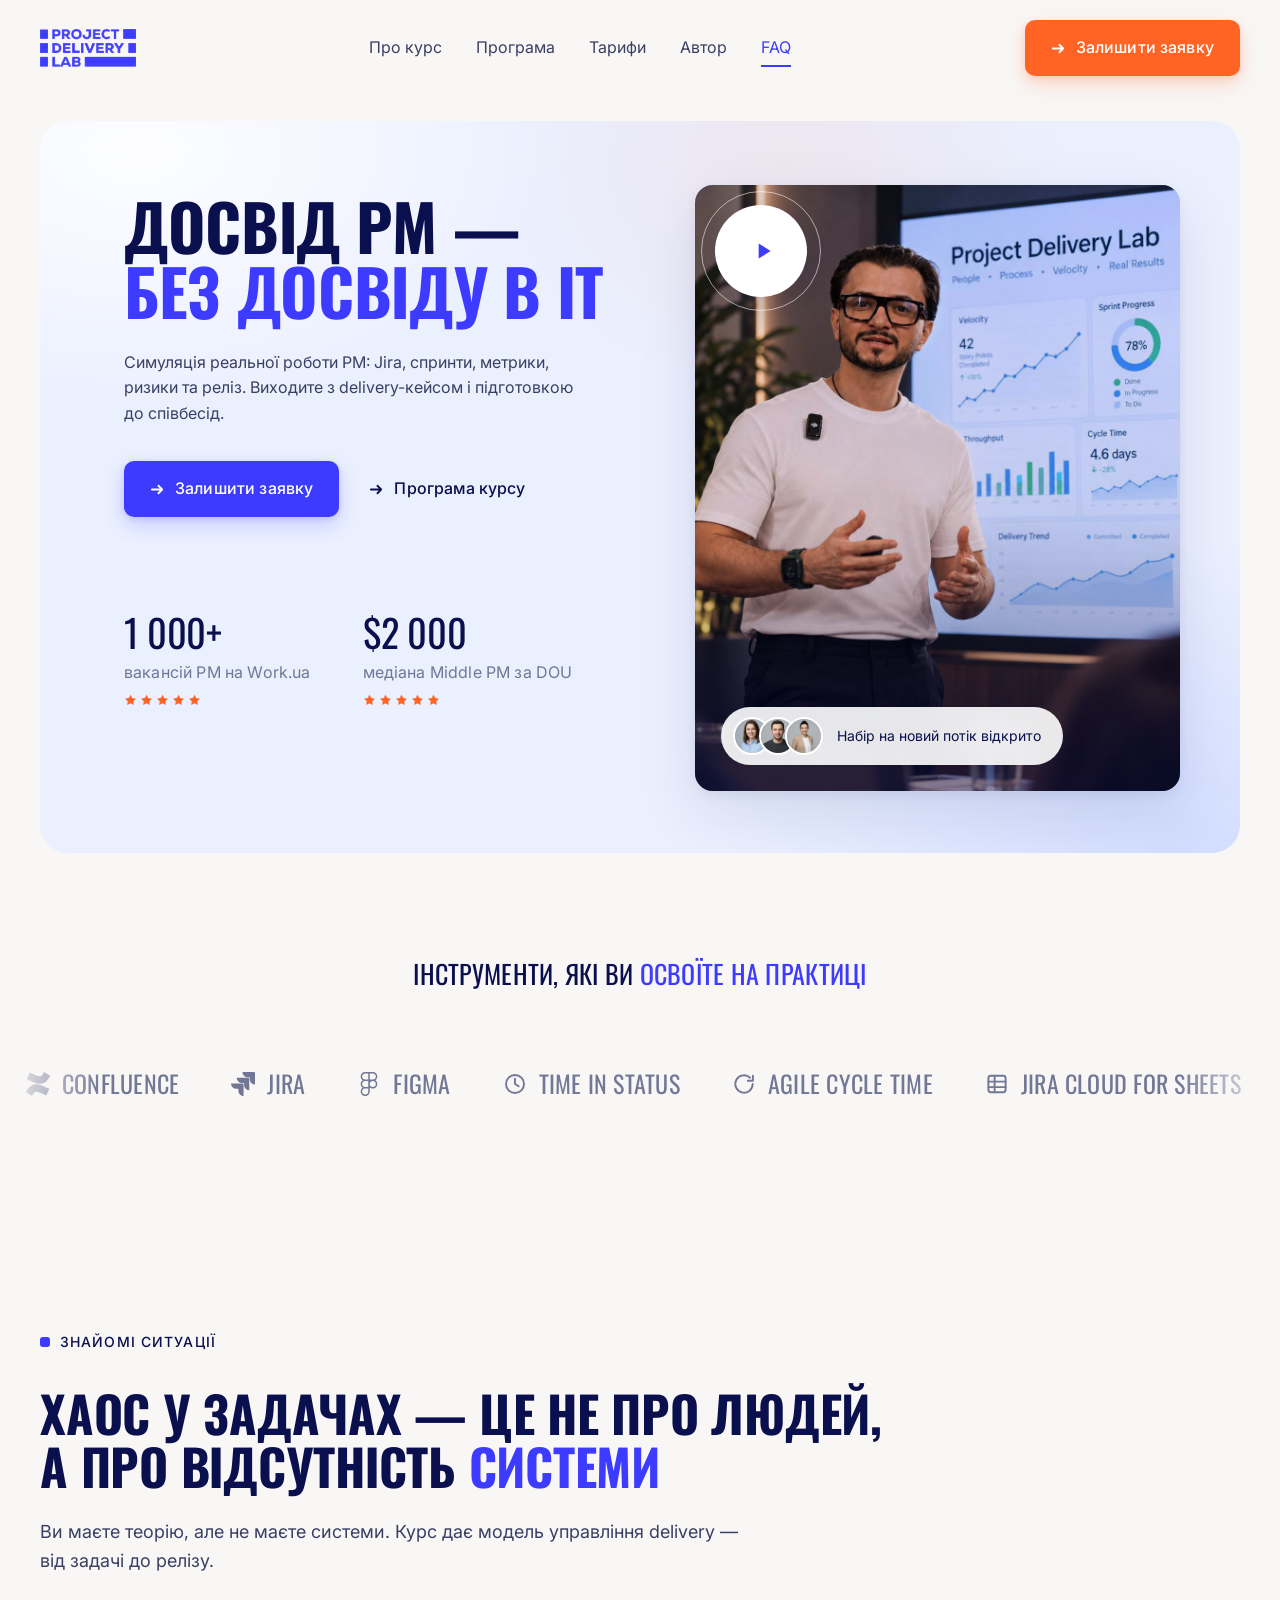
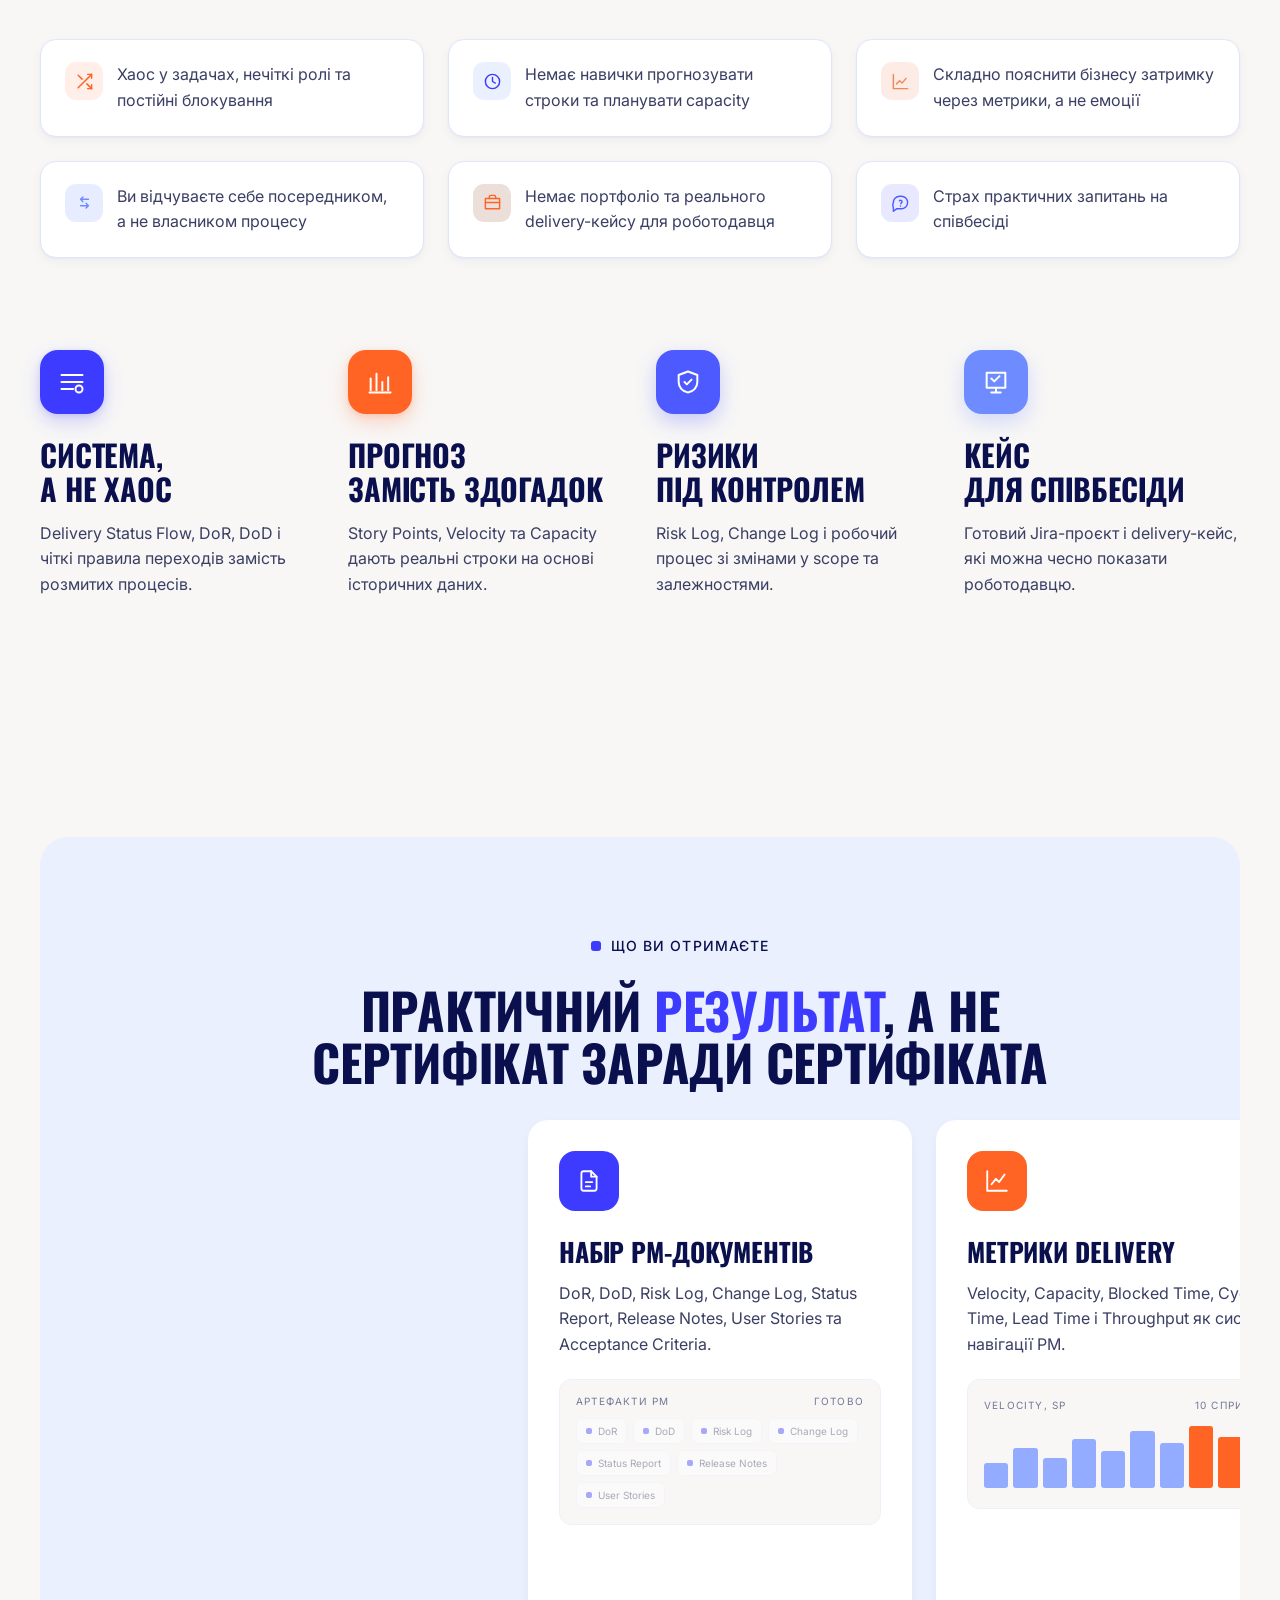
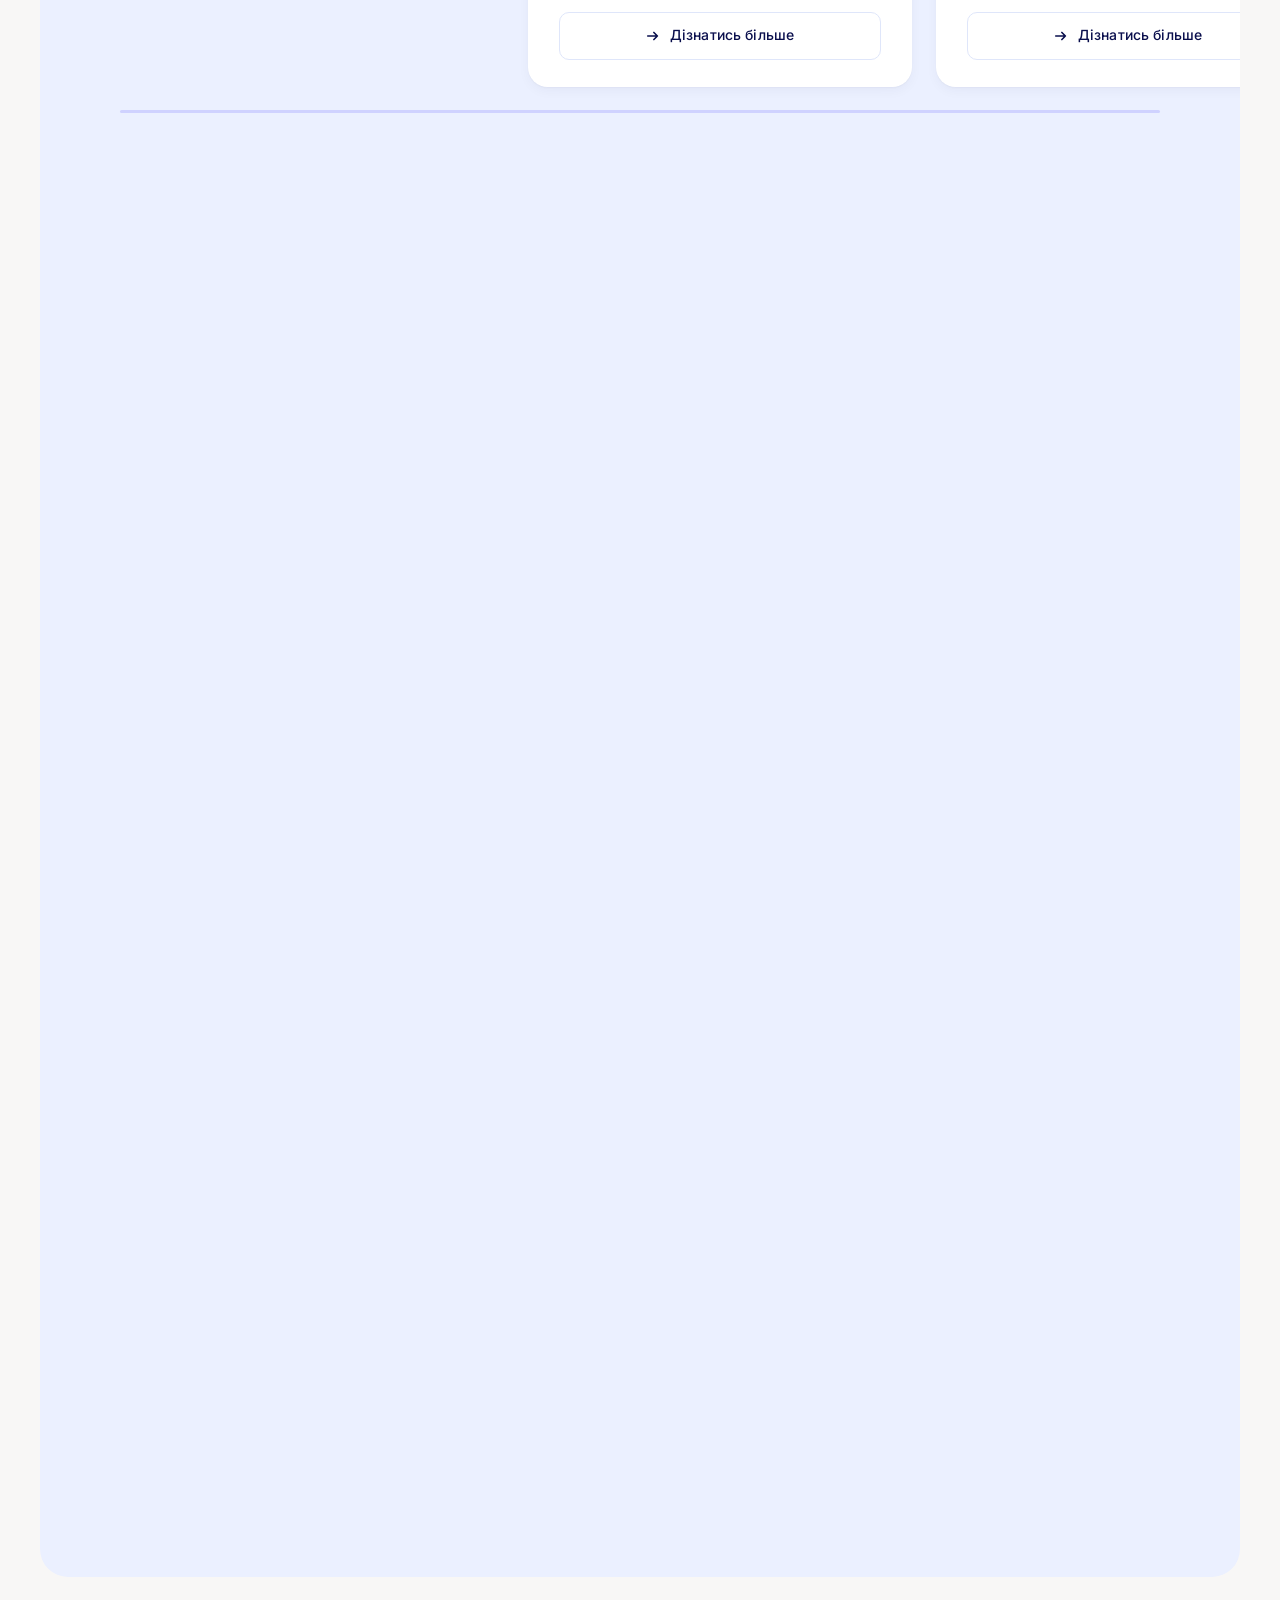
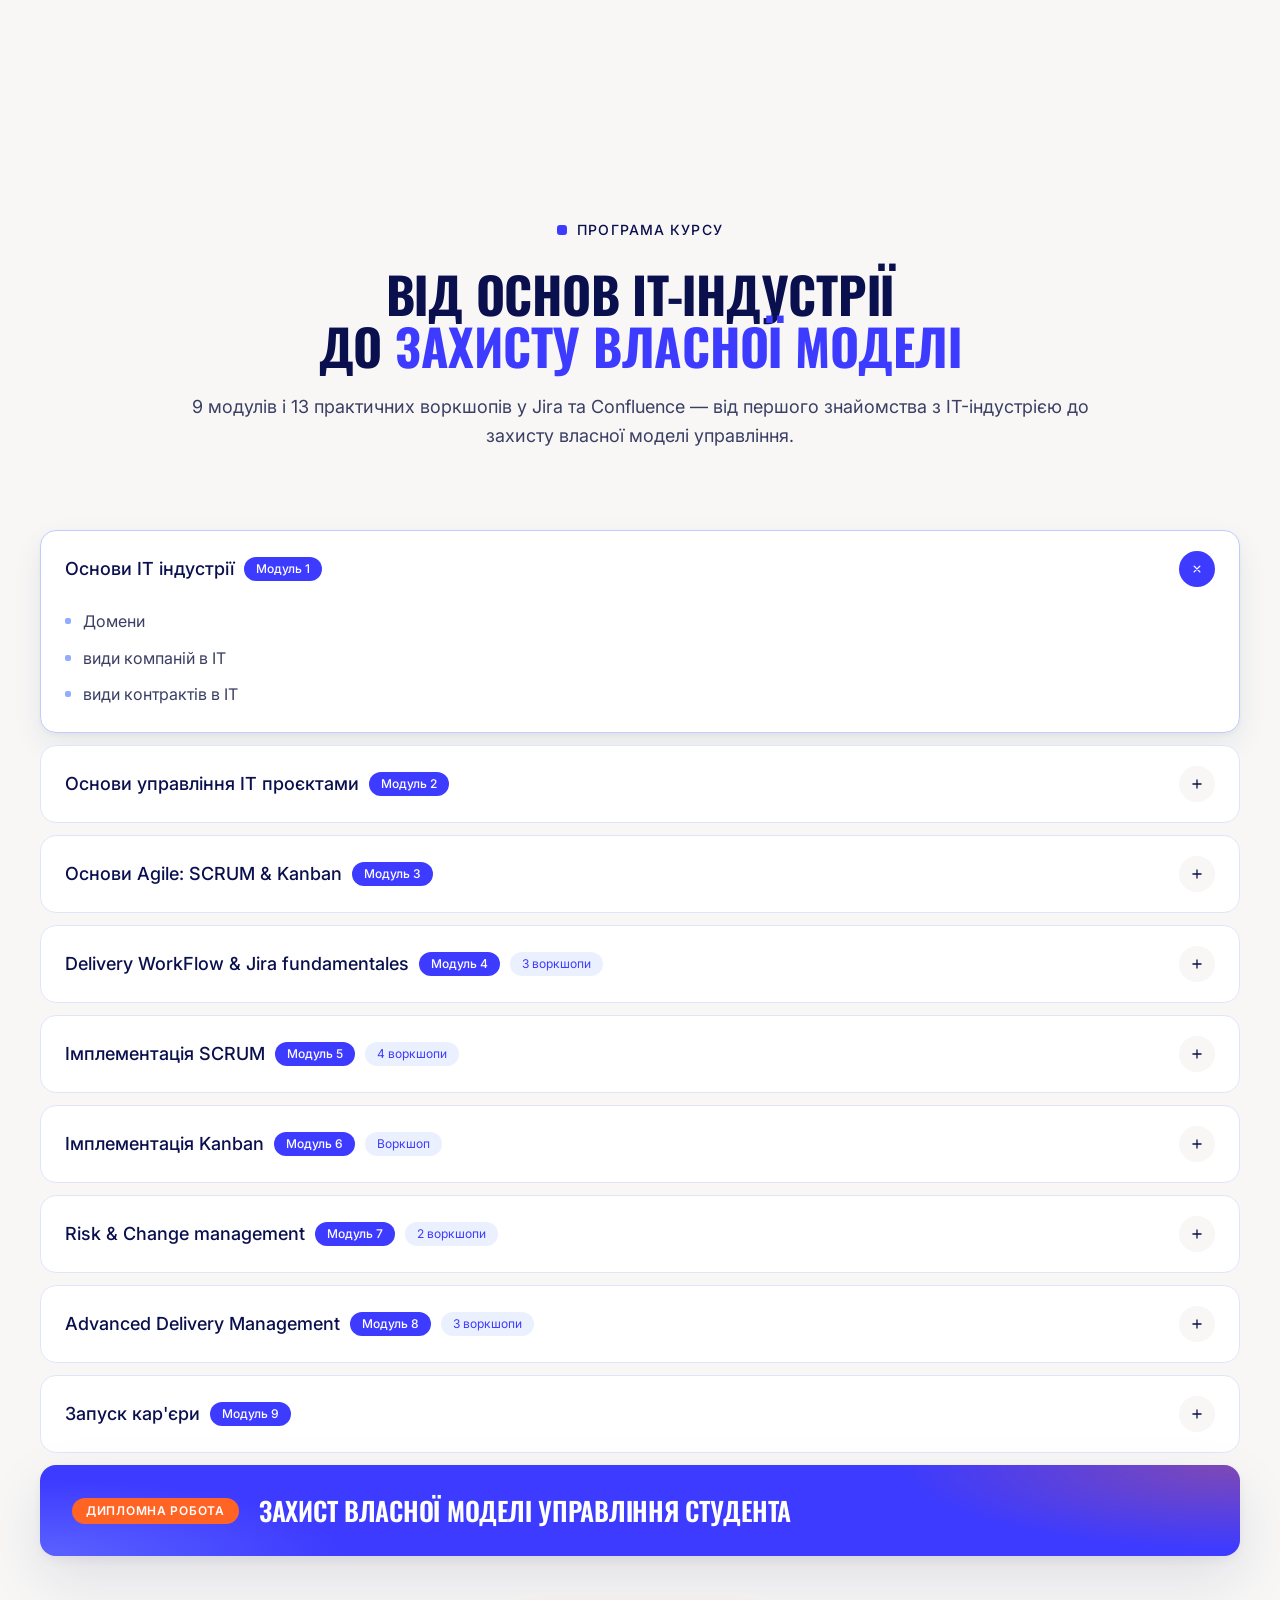
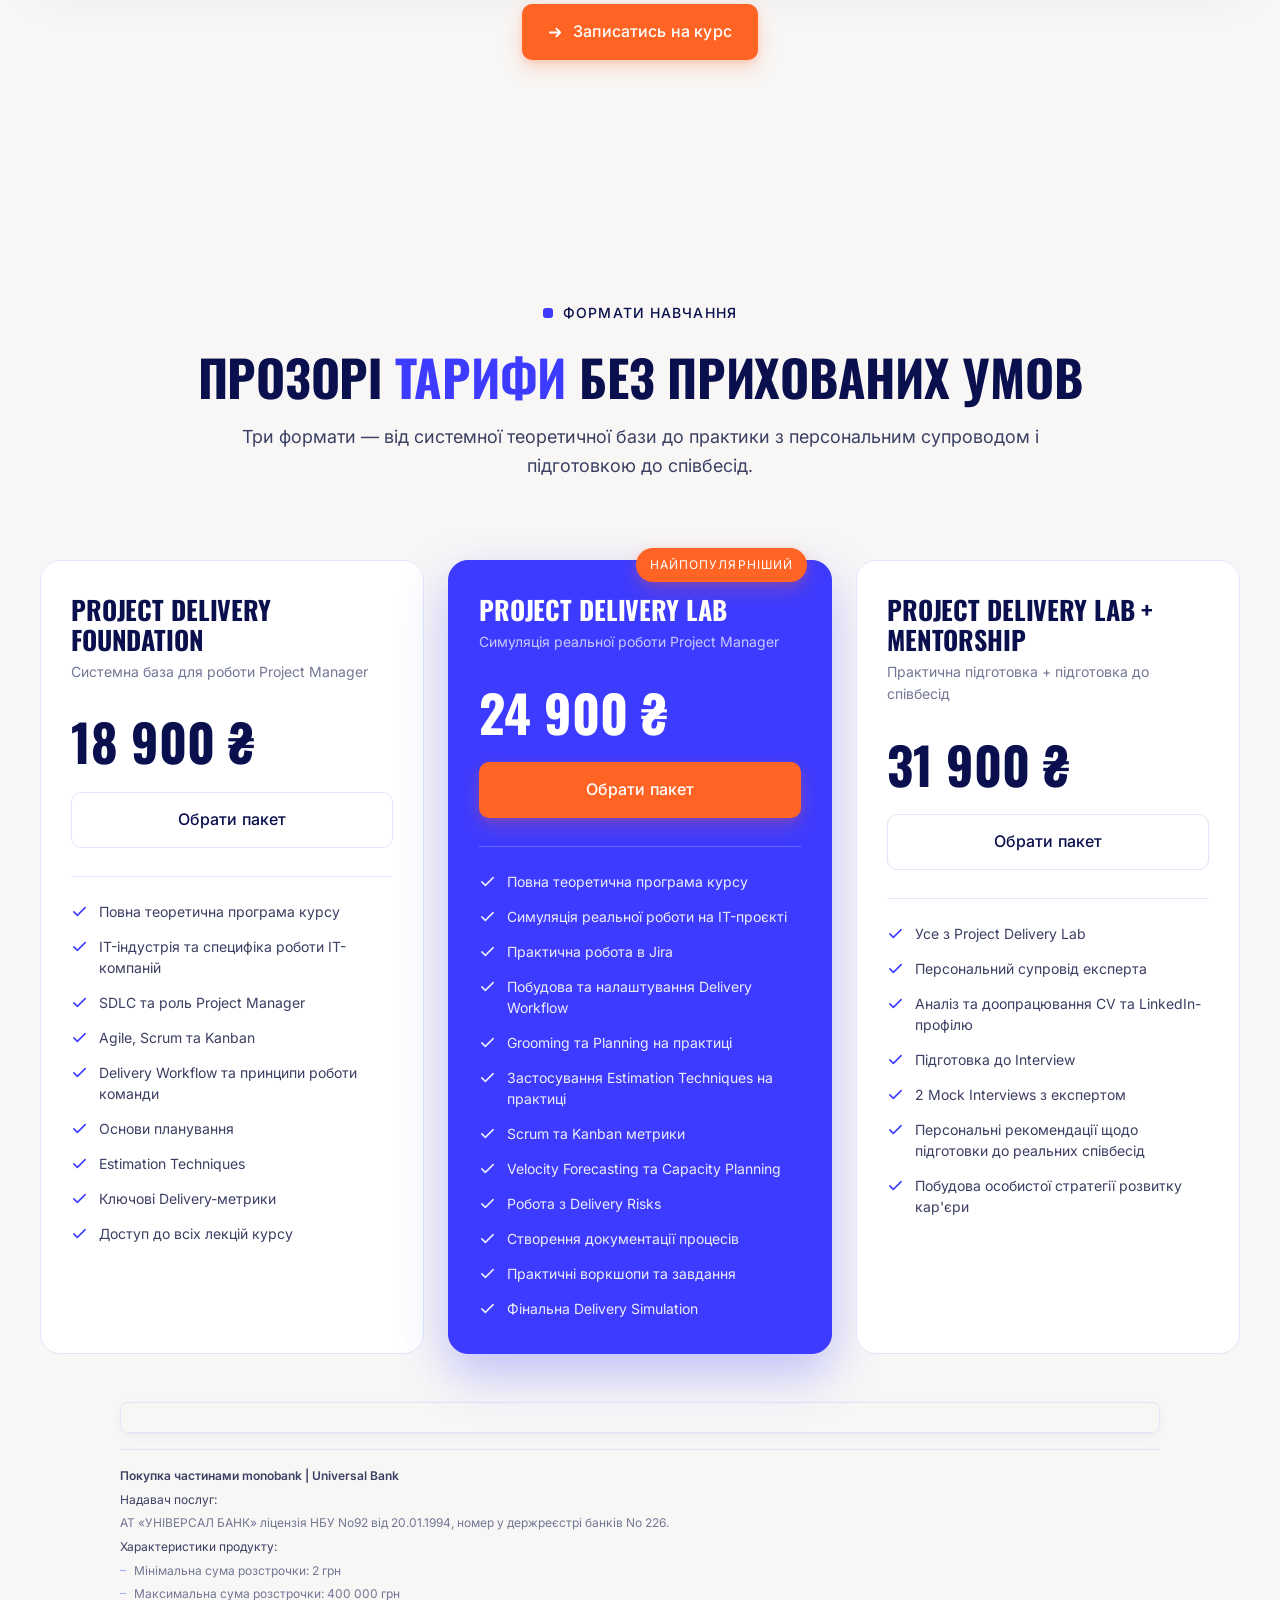
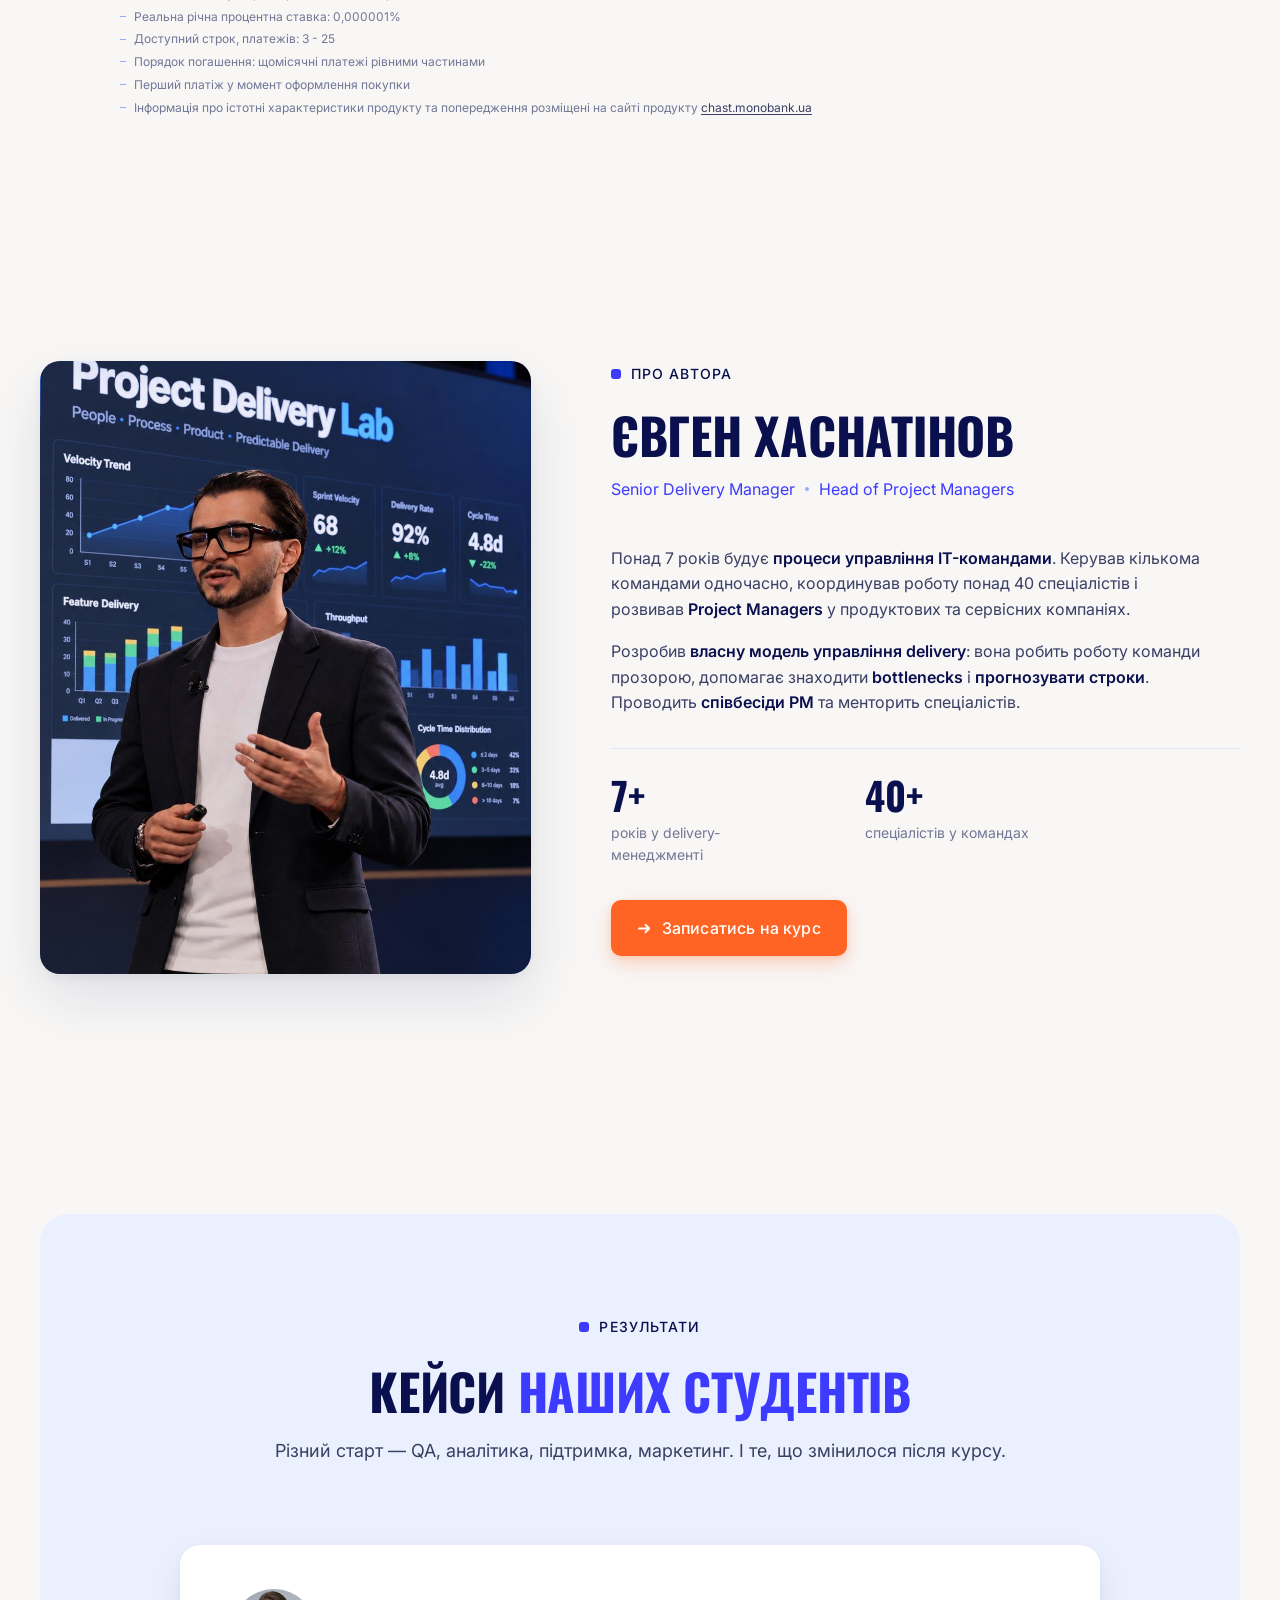
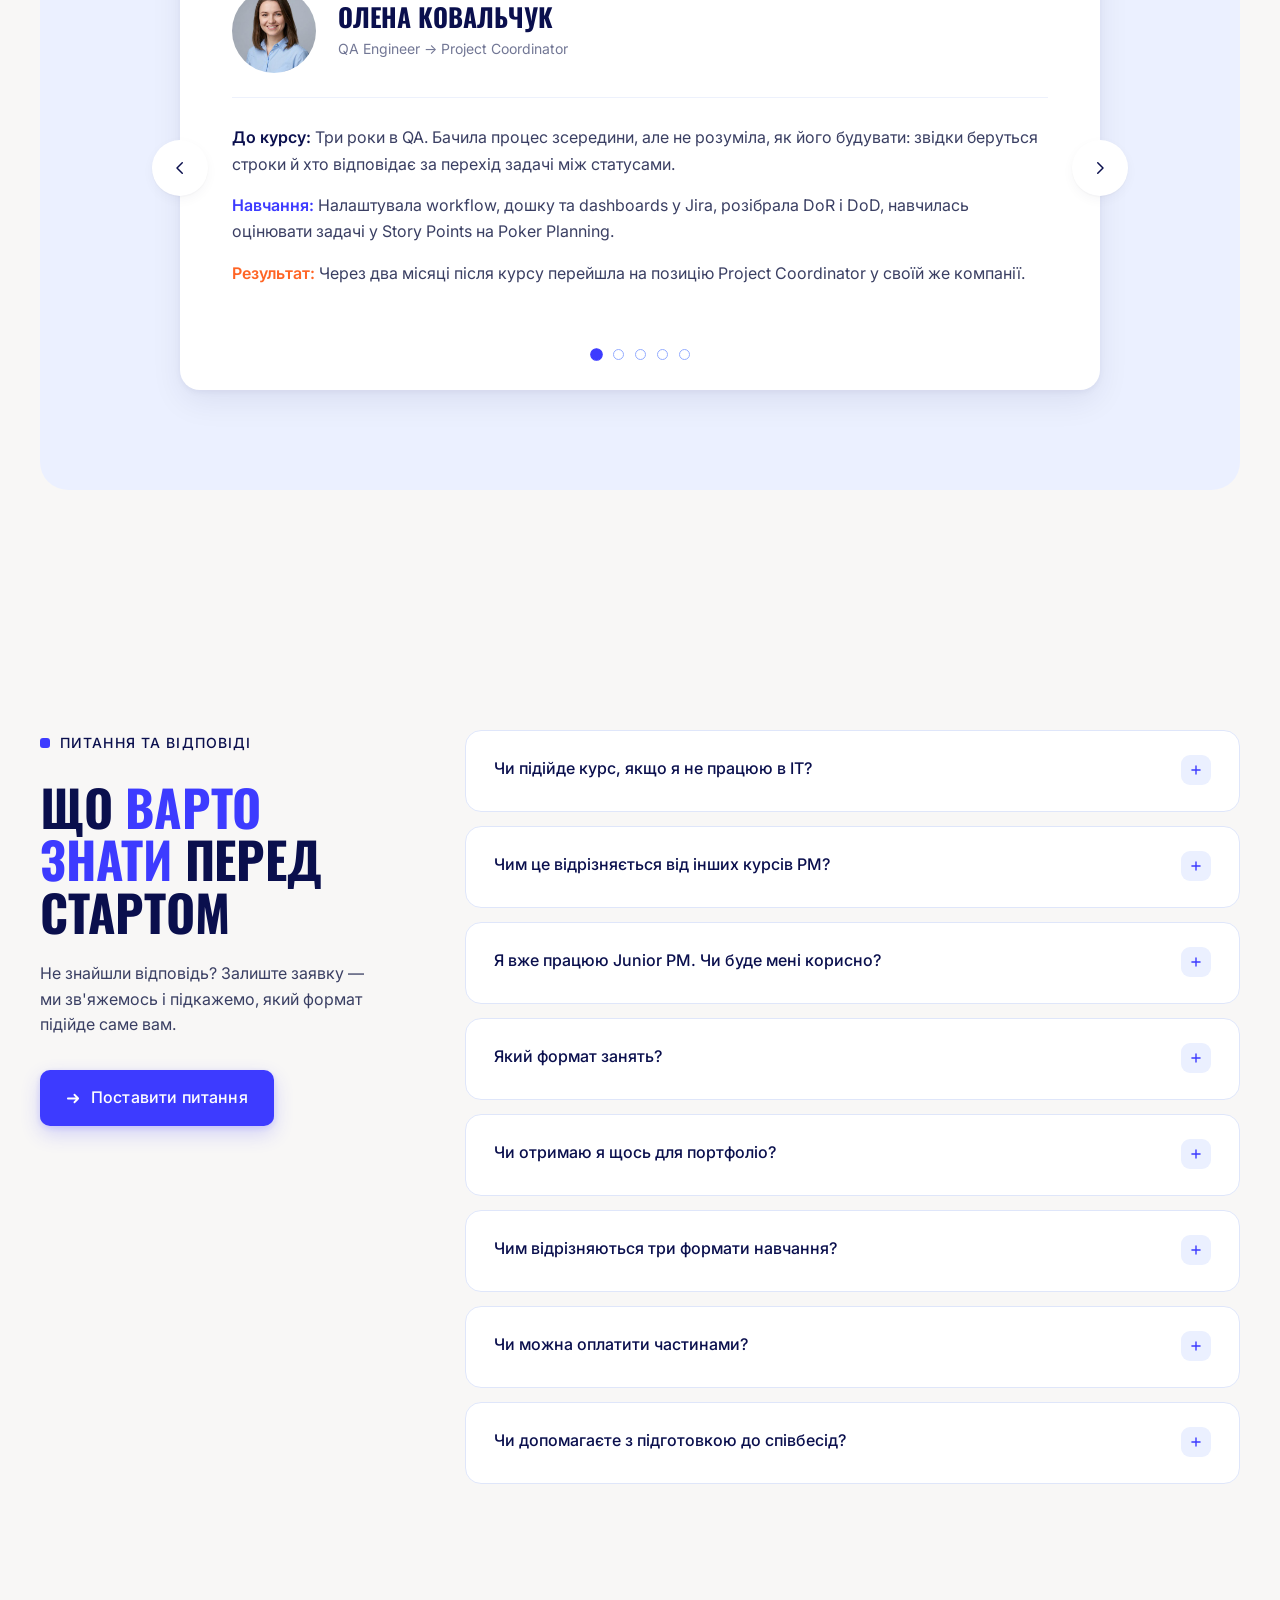
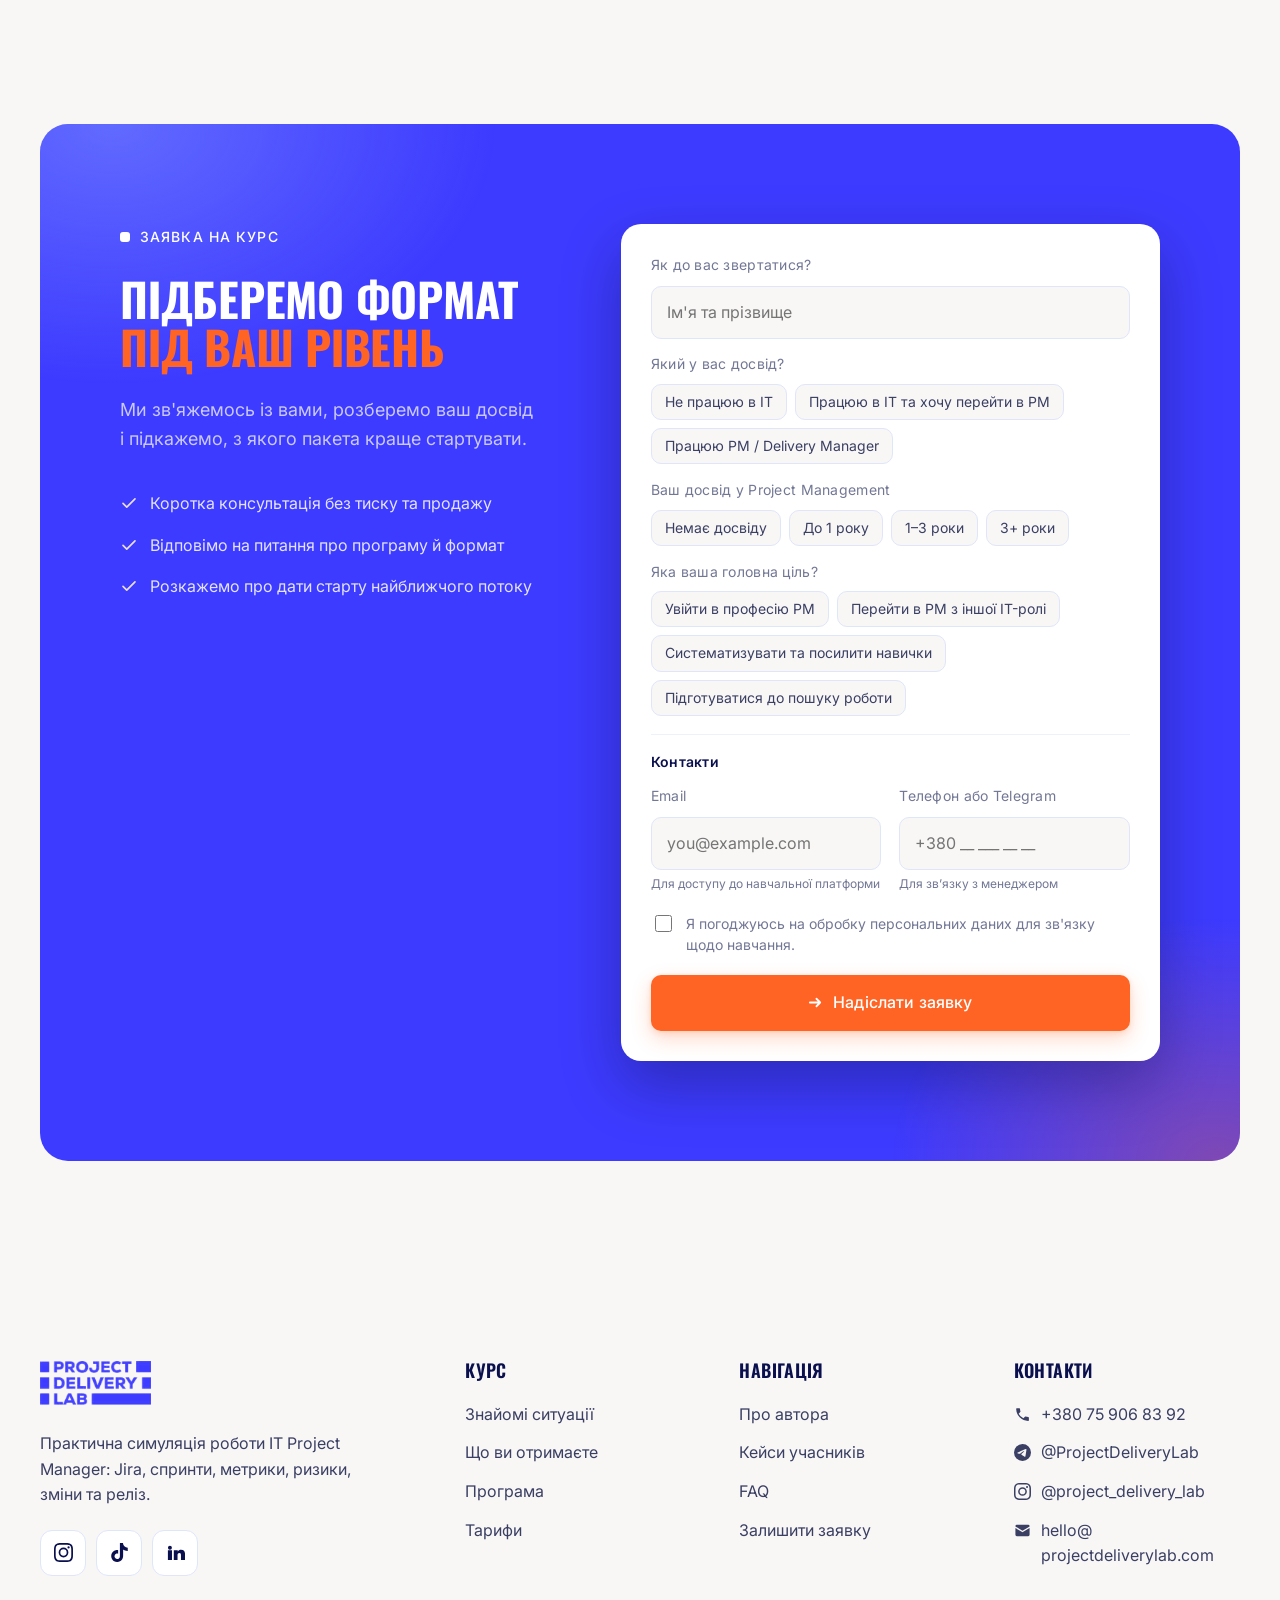
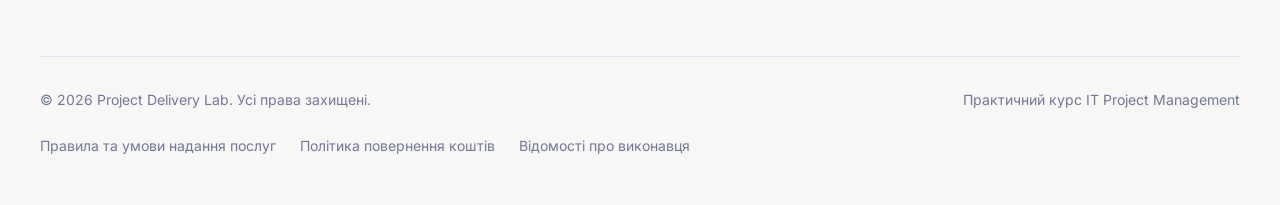
==== commit a27b647c: "Name modules 5 and 6, label the closing point as the diploma Co-Authored-By: Claude Opus 5 <noreply@" ====
--- a/index.html
+++ b/index.html
@@ -1705,7 +1705,8 @@
       <article class="mrow reveal">
         <button class="mrow-head" aria-expanded="false">
           <span class="mrow-main">
-            <span class="mrow-title">Модуль 5</span>
+            <span class="mrow-title">Імплементація SCRUM</span>
+            <span class="tag tag--num">Модуль 5</span>
             <span class="tag tag--ws">4 воркшопи</span>
           </span>
           <span class="mrow-ico" aria-hidden="true">
@@ -1729,7 +1730,8 @@
       <article class="mrow reveal">
         <button class="mrow-head" aria-expanded="false">
           <span class="mrow-main">
-            <span class="mrow-title">Модуль 6</span>
+            <span class="mrow-title">Імплементація Kanban</span>
+            <span class="tag tag--num">Модуль 6</span>
             <span class="tag tag--ws">Воркшоп</span>
           </span>
           <span class="mrow-ico" aria-hidden="true">
@@ -1813,7 +1815,7 @@
     </div>
 
     <div class="final-note reveal">
-      <span class="final-note-tag">Фінал курсу</span>
+      <span class="final-note-tag">Дипломна робота</span>
       <p class="final-note-t">Захист власної моделі управління студента</p>
     </div>
 
